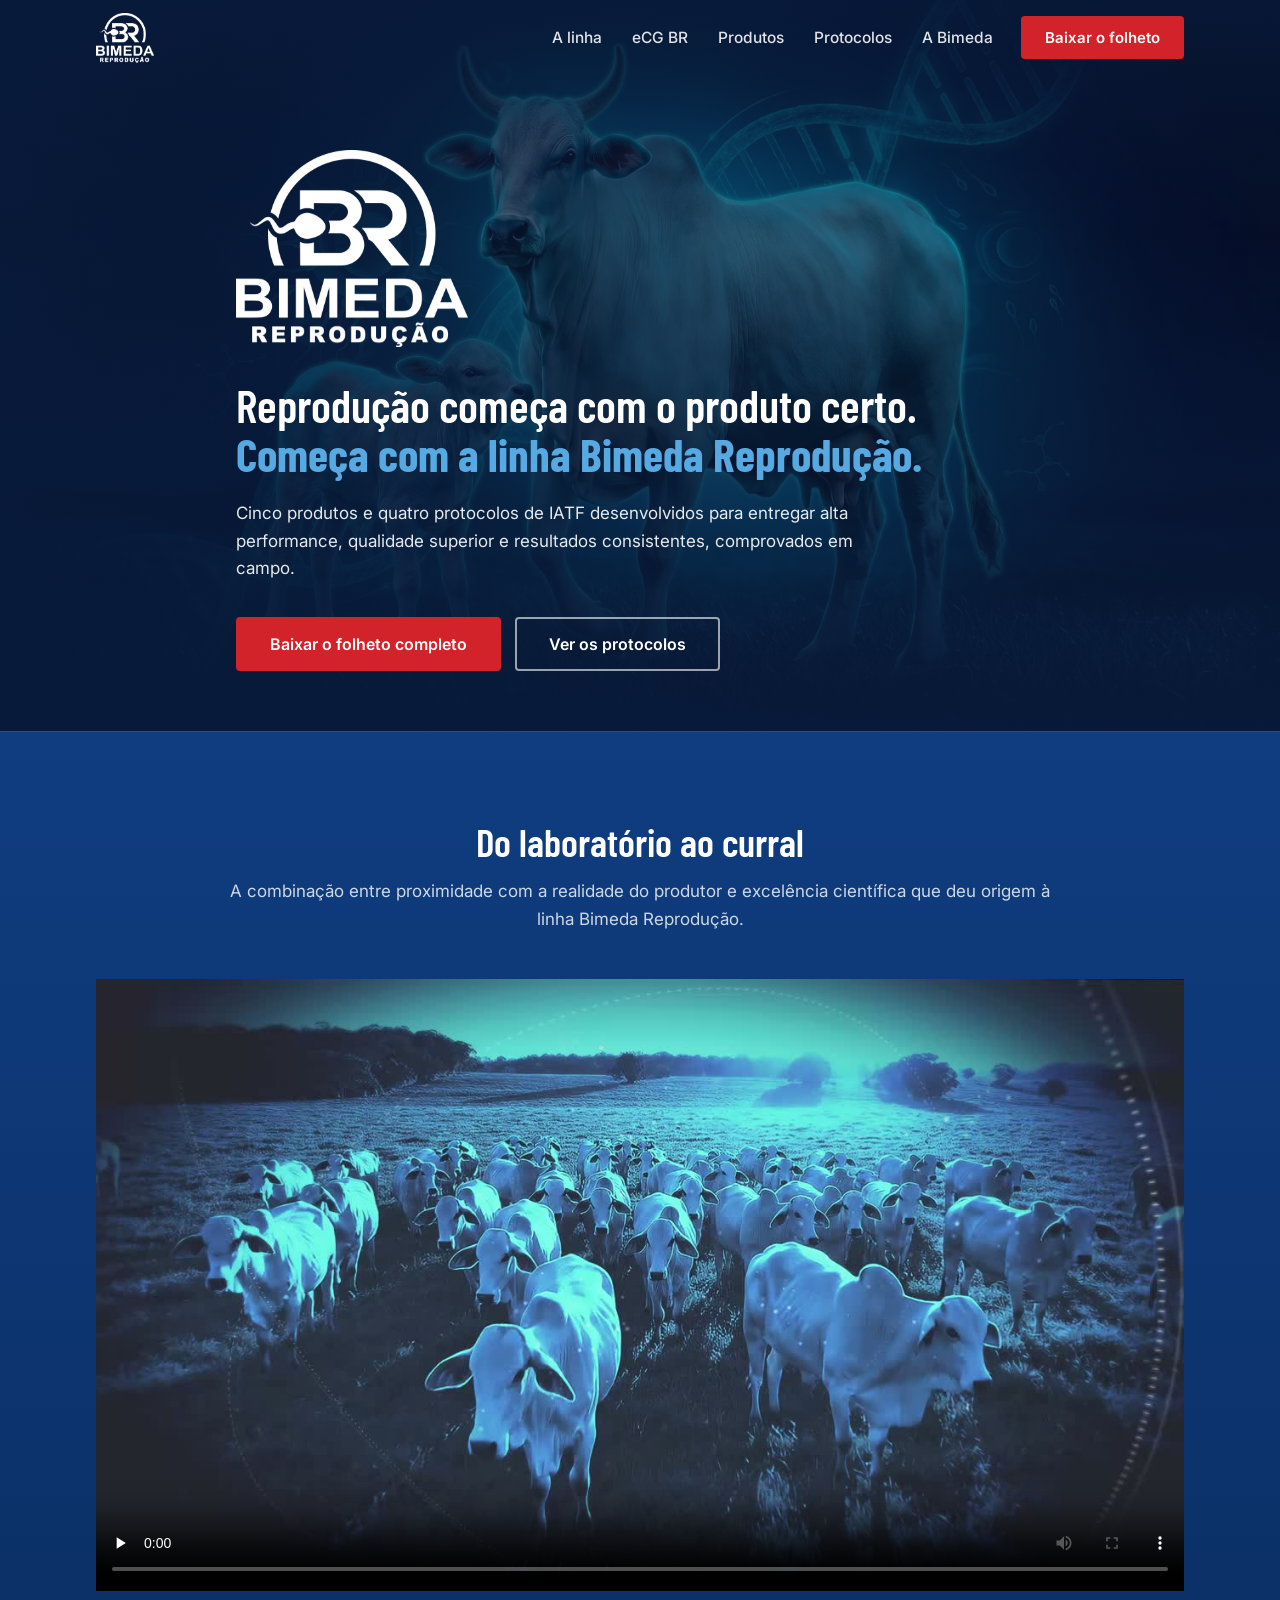
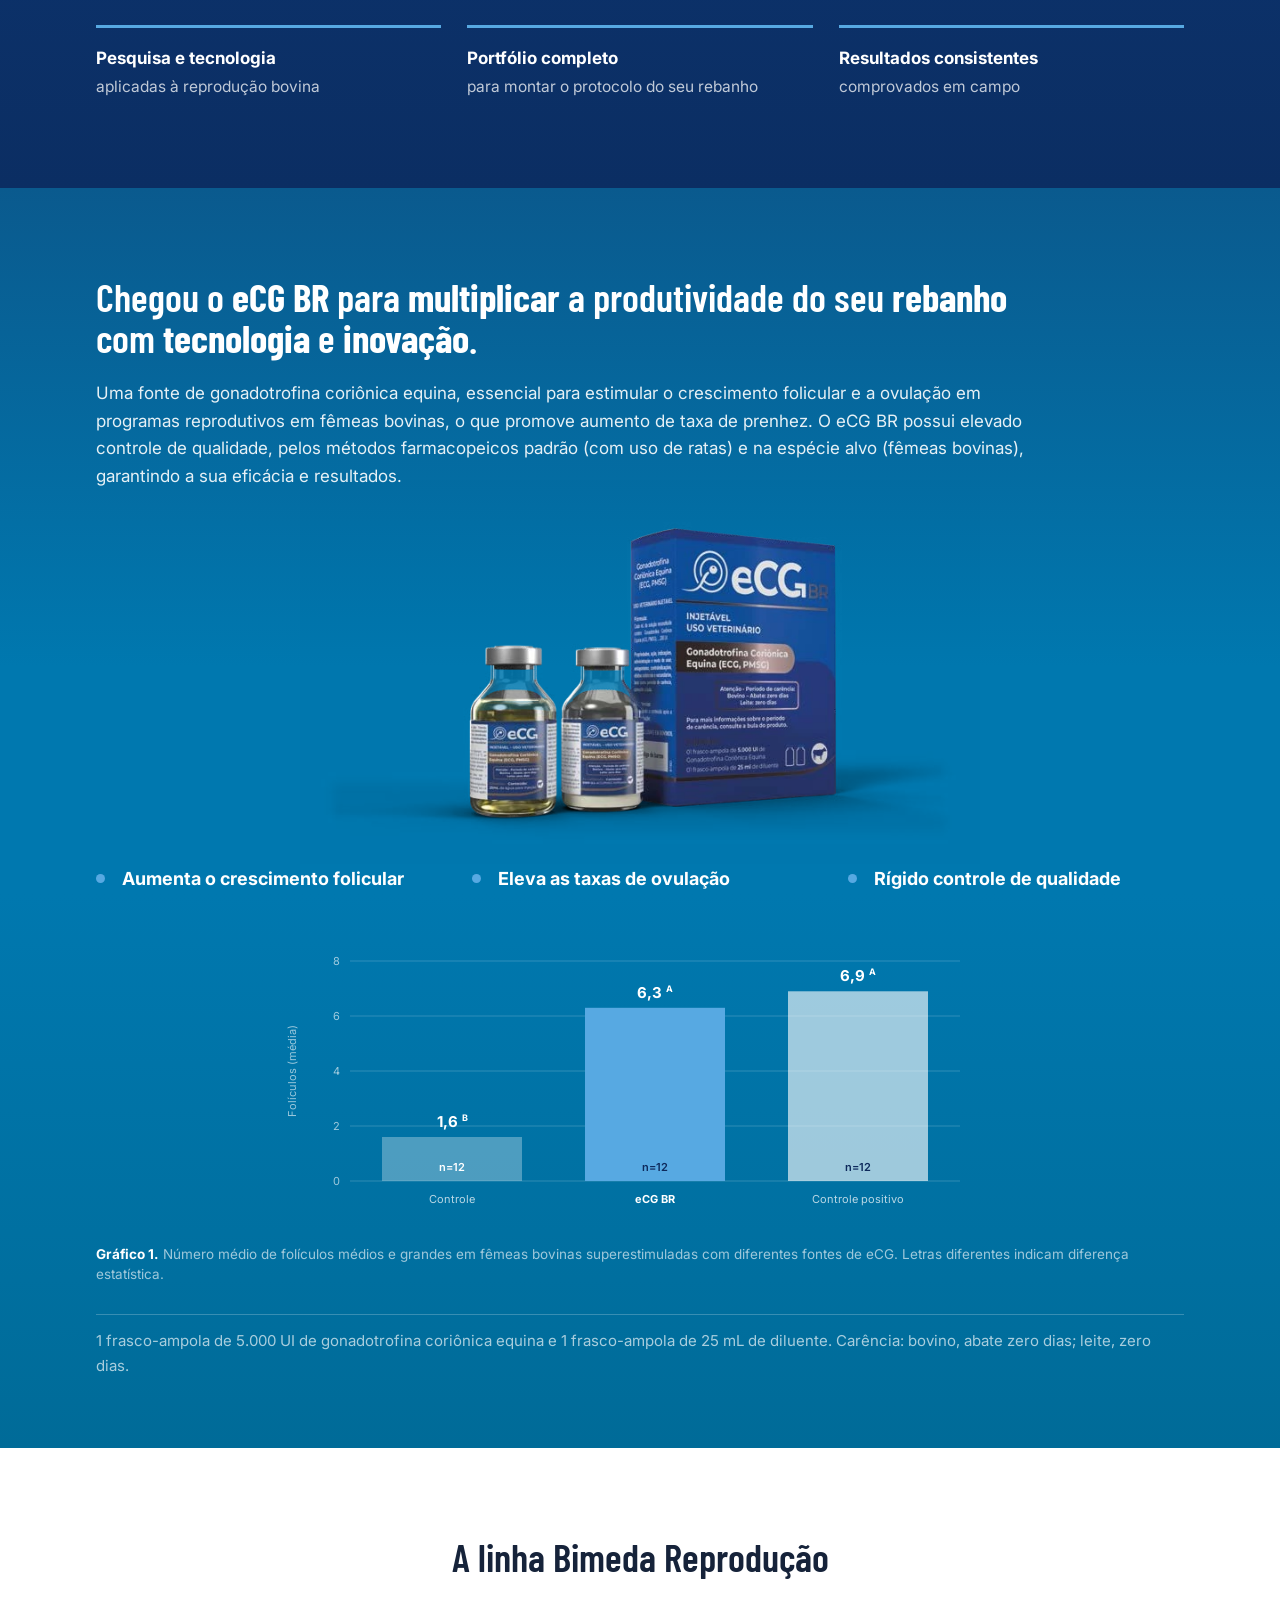
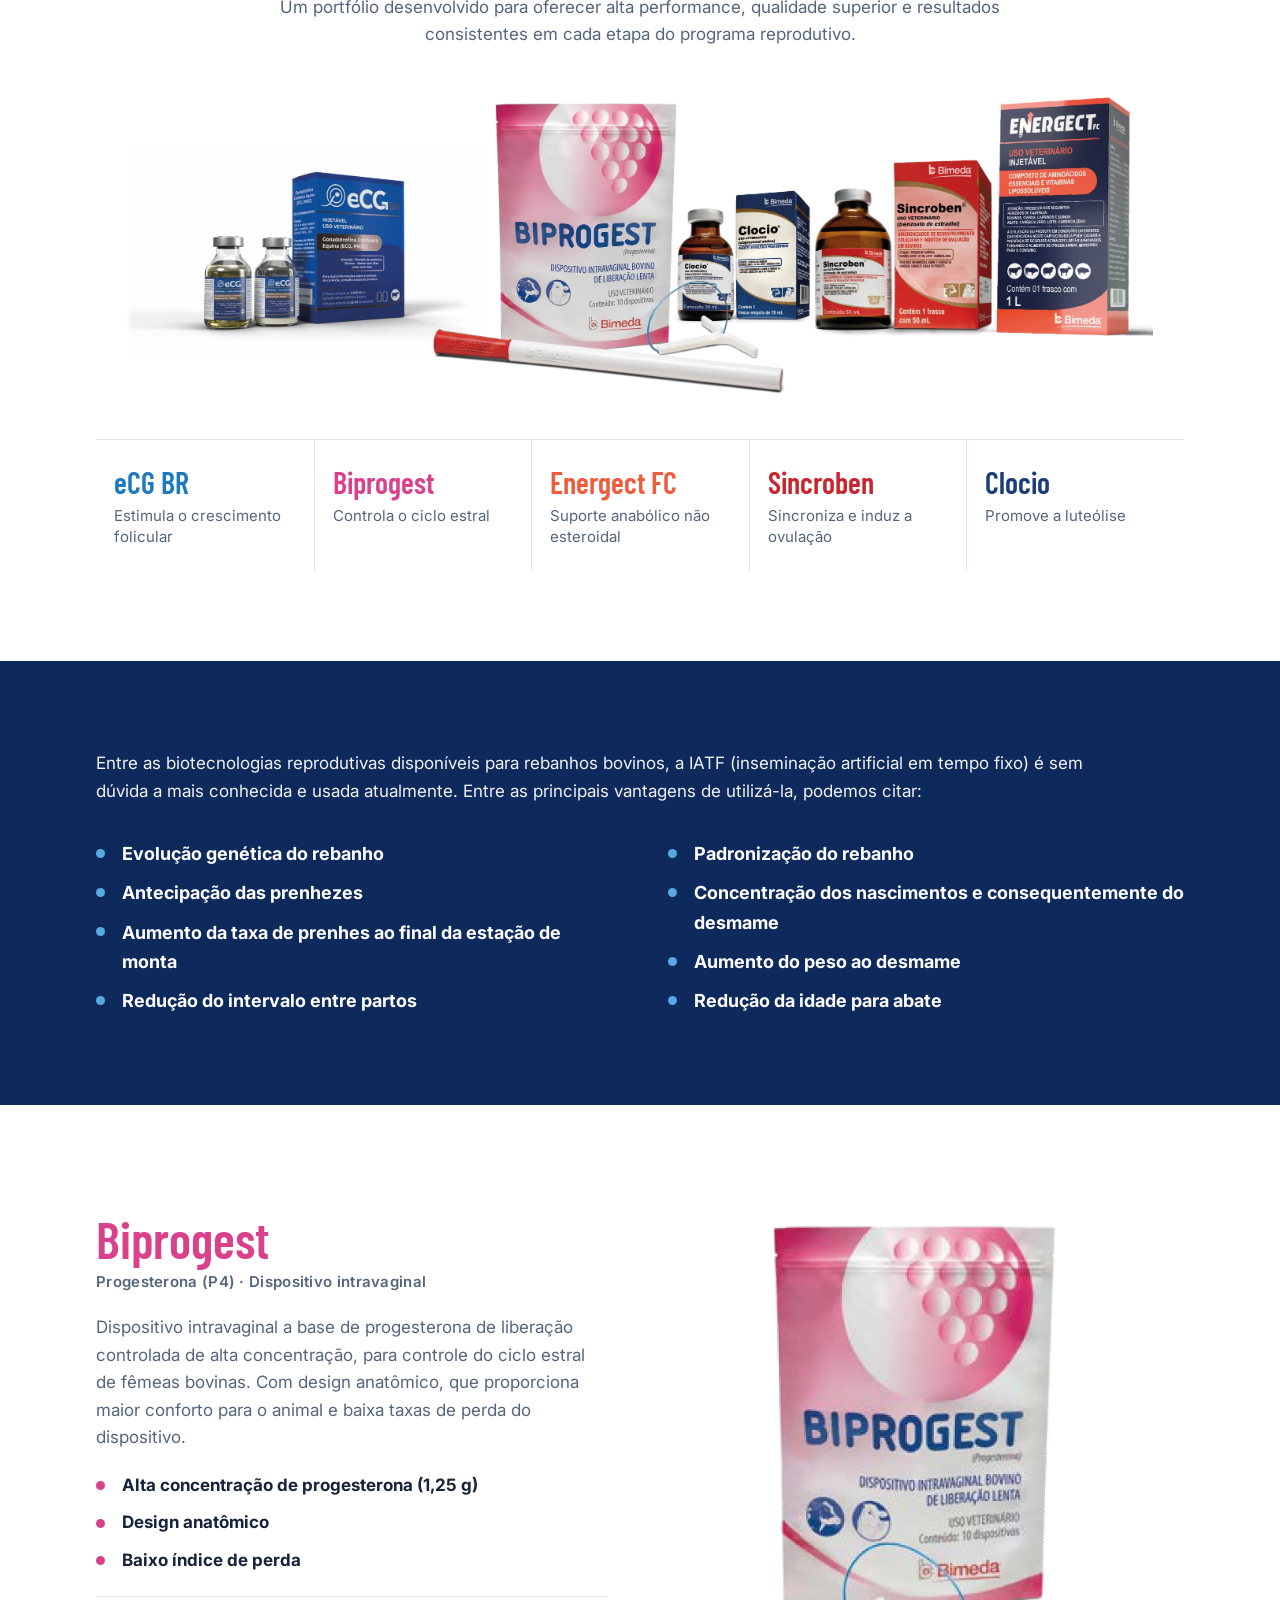
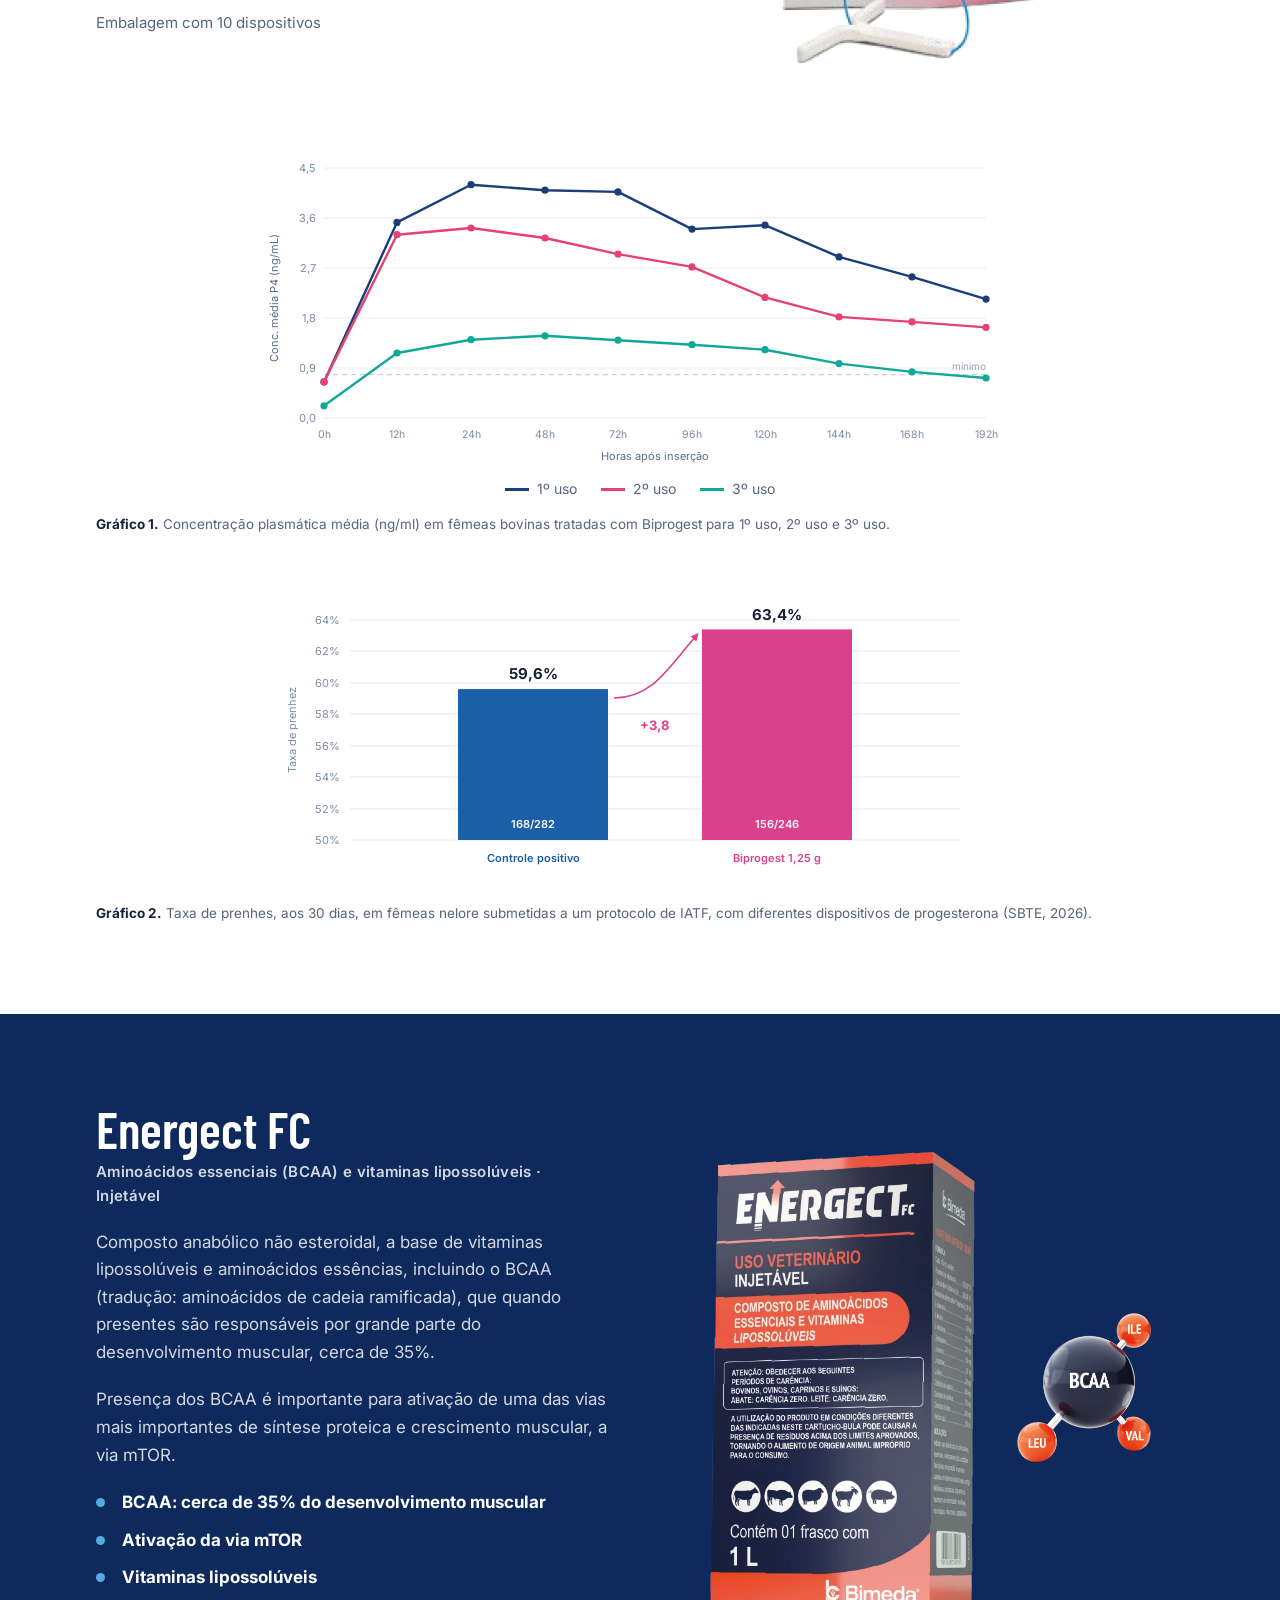
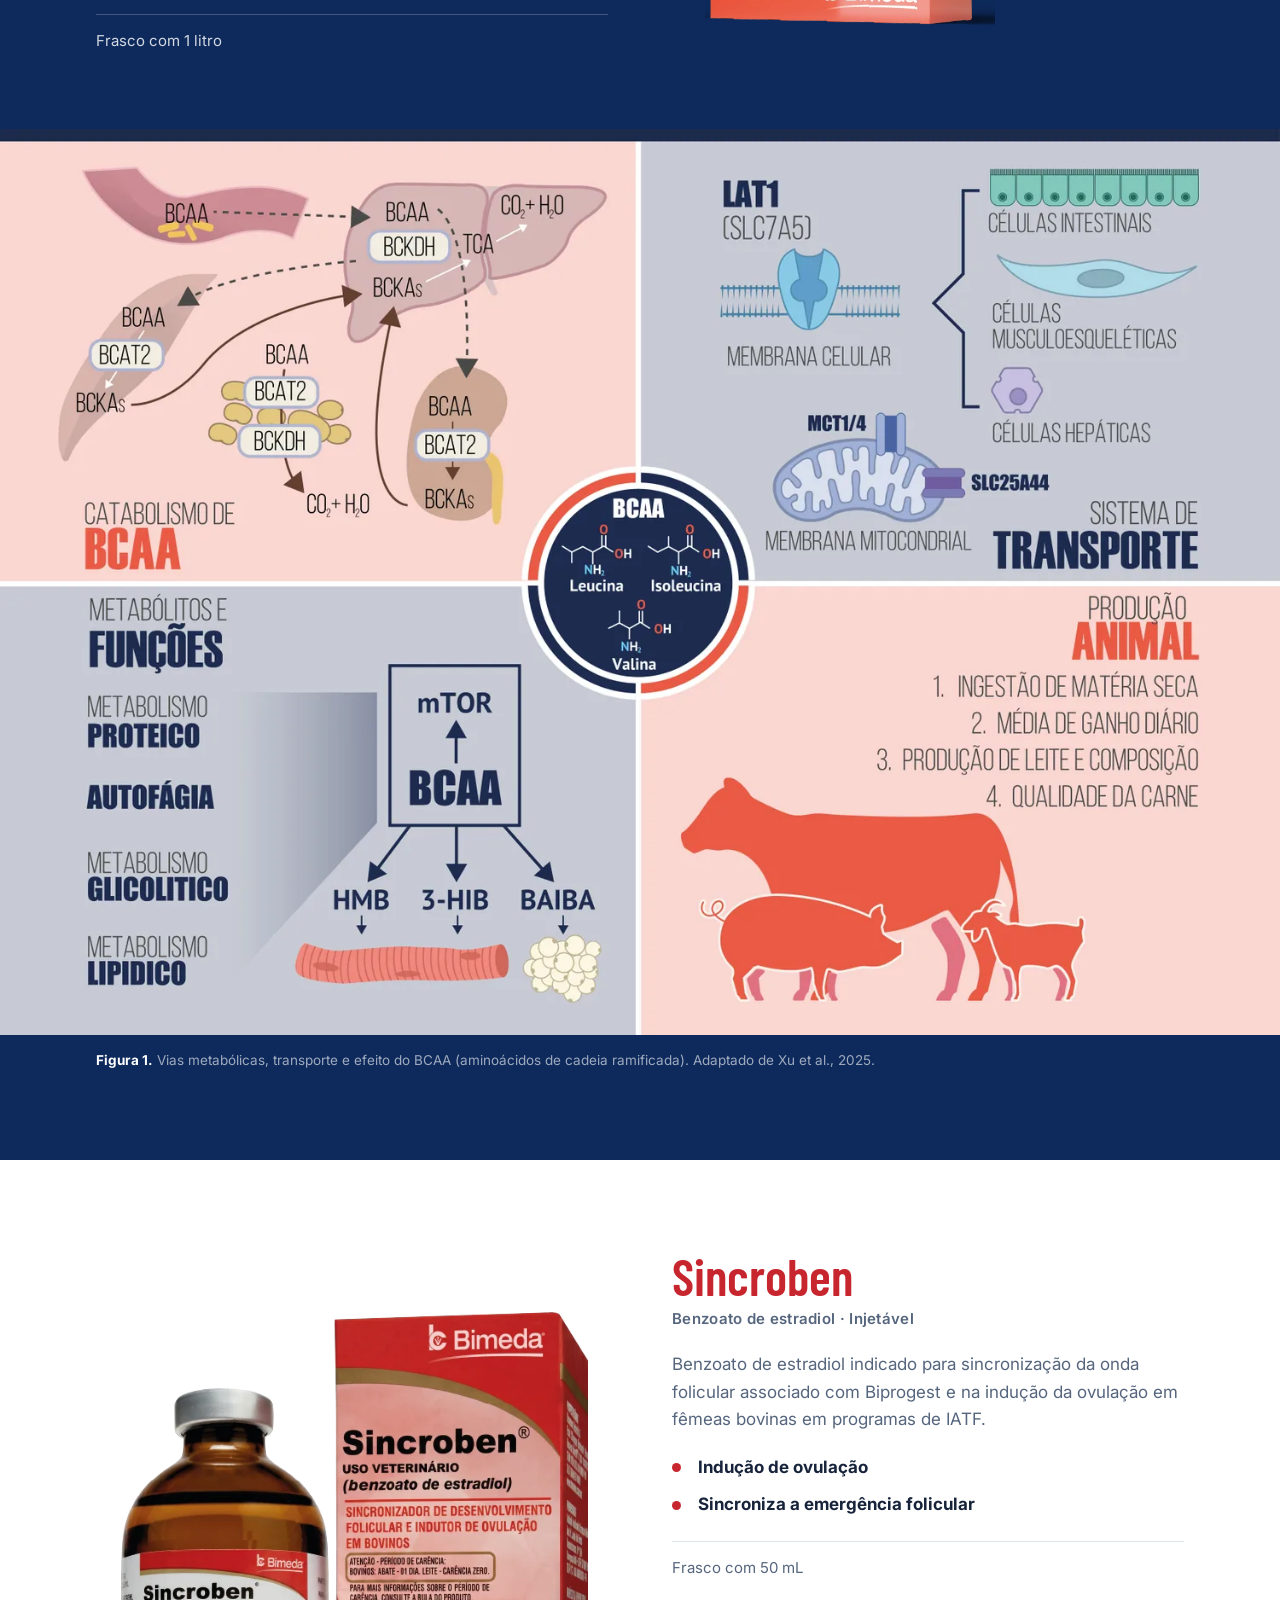
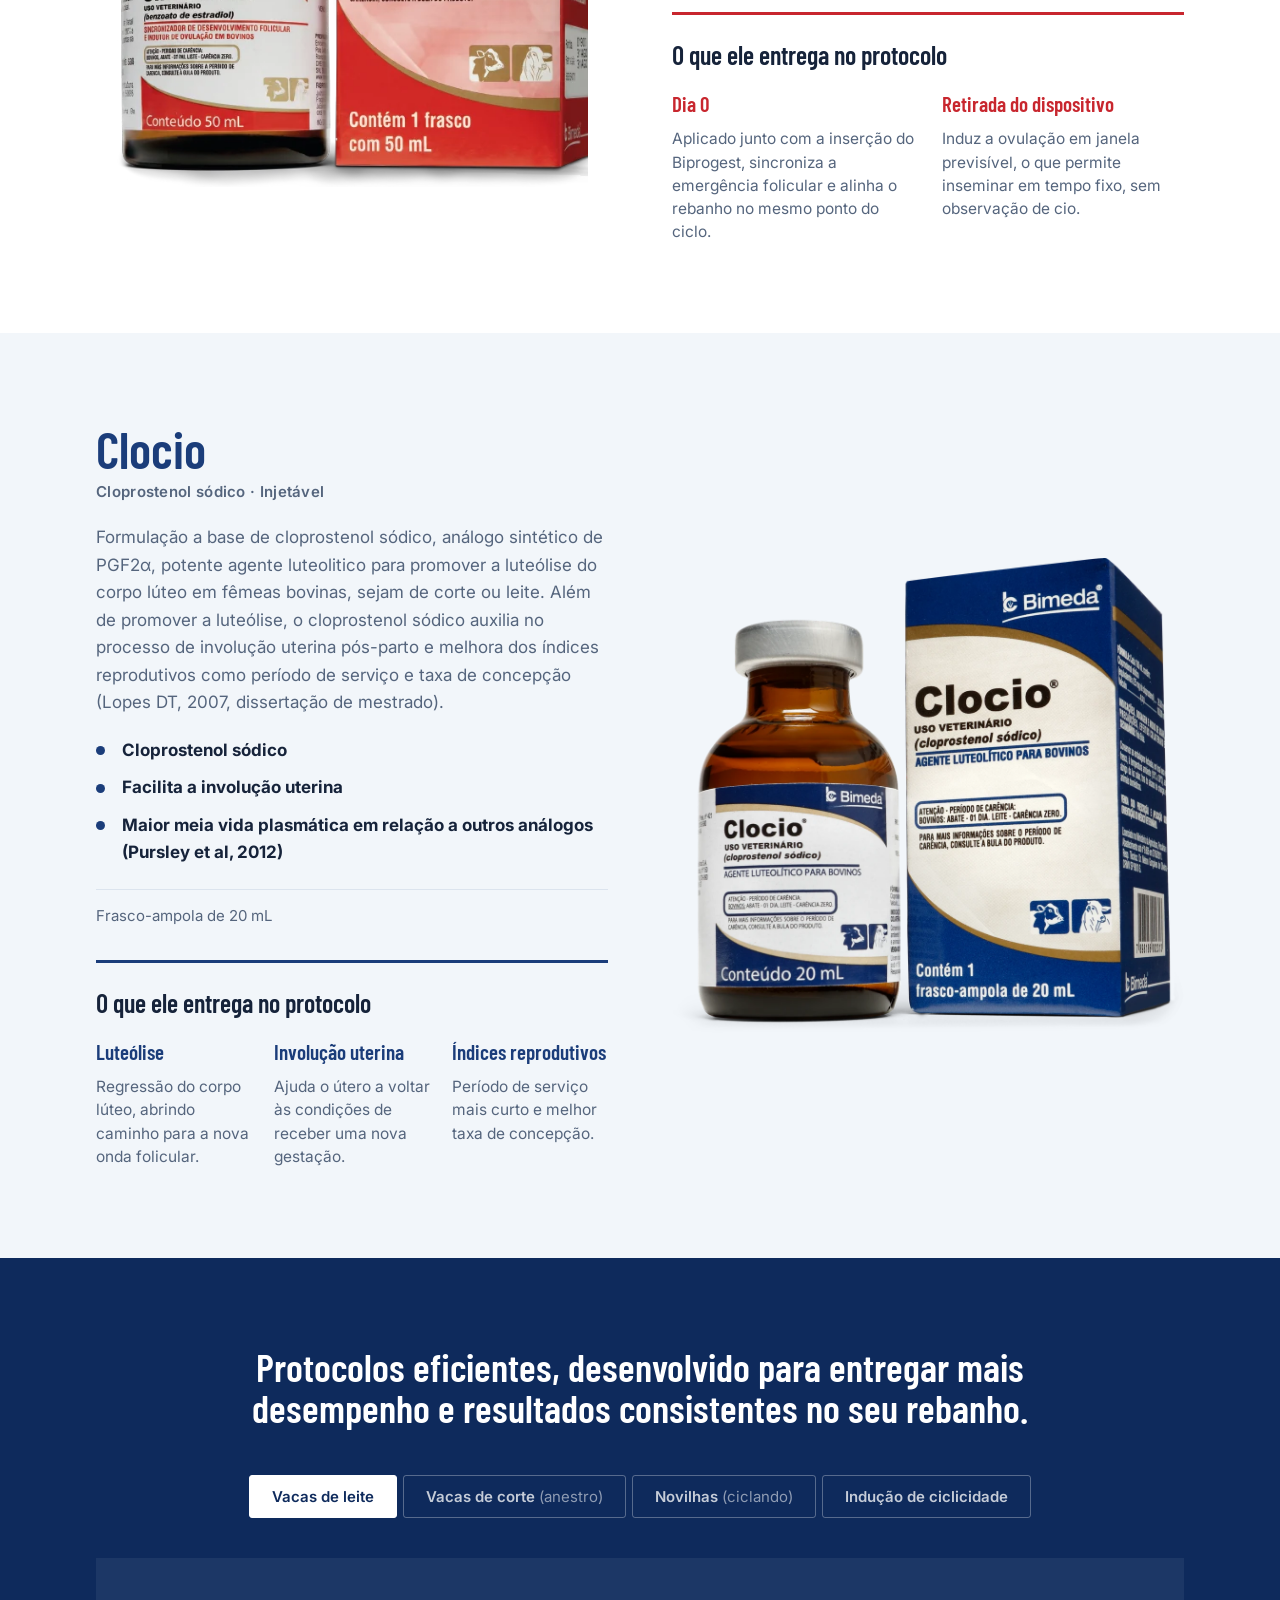
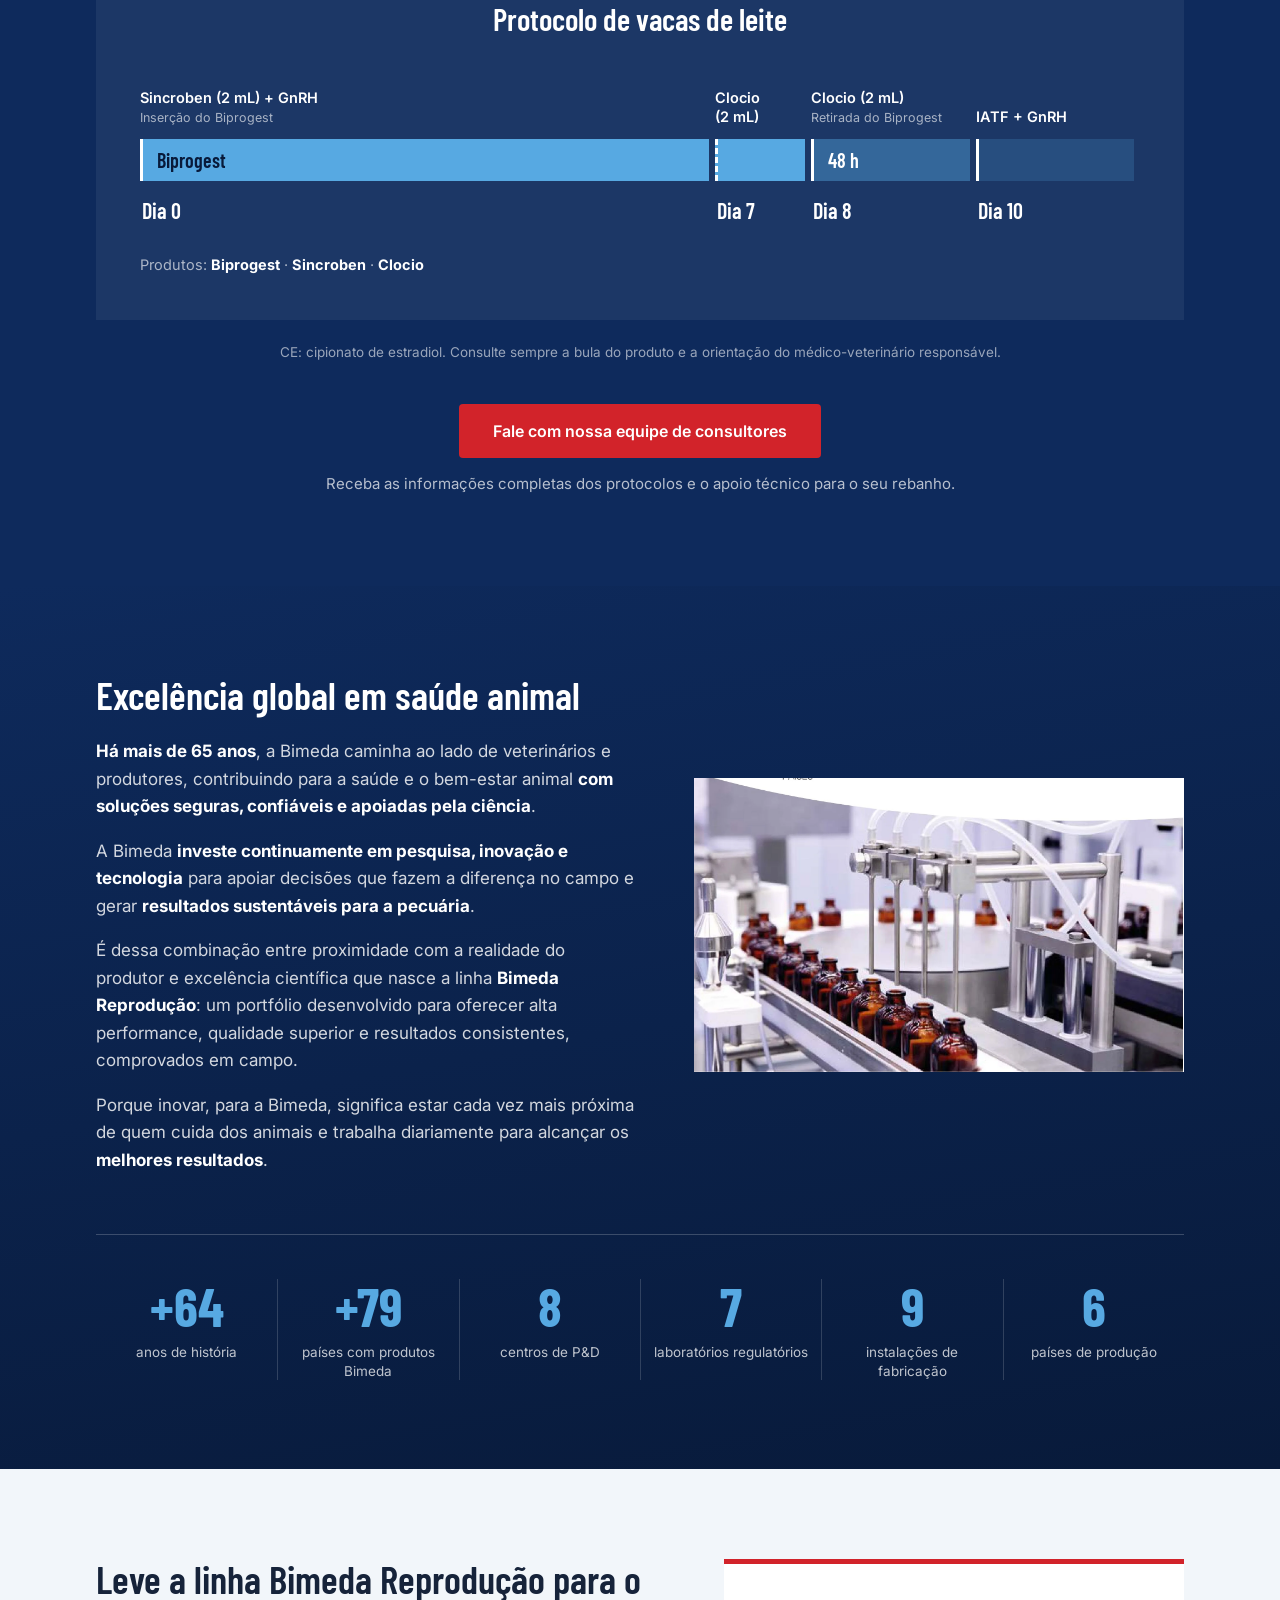
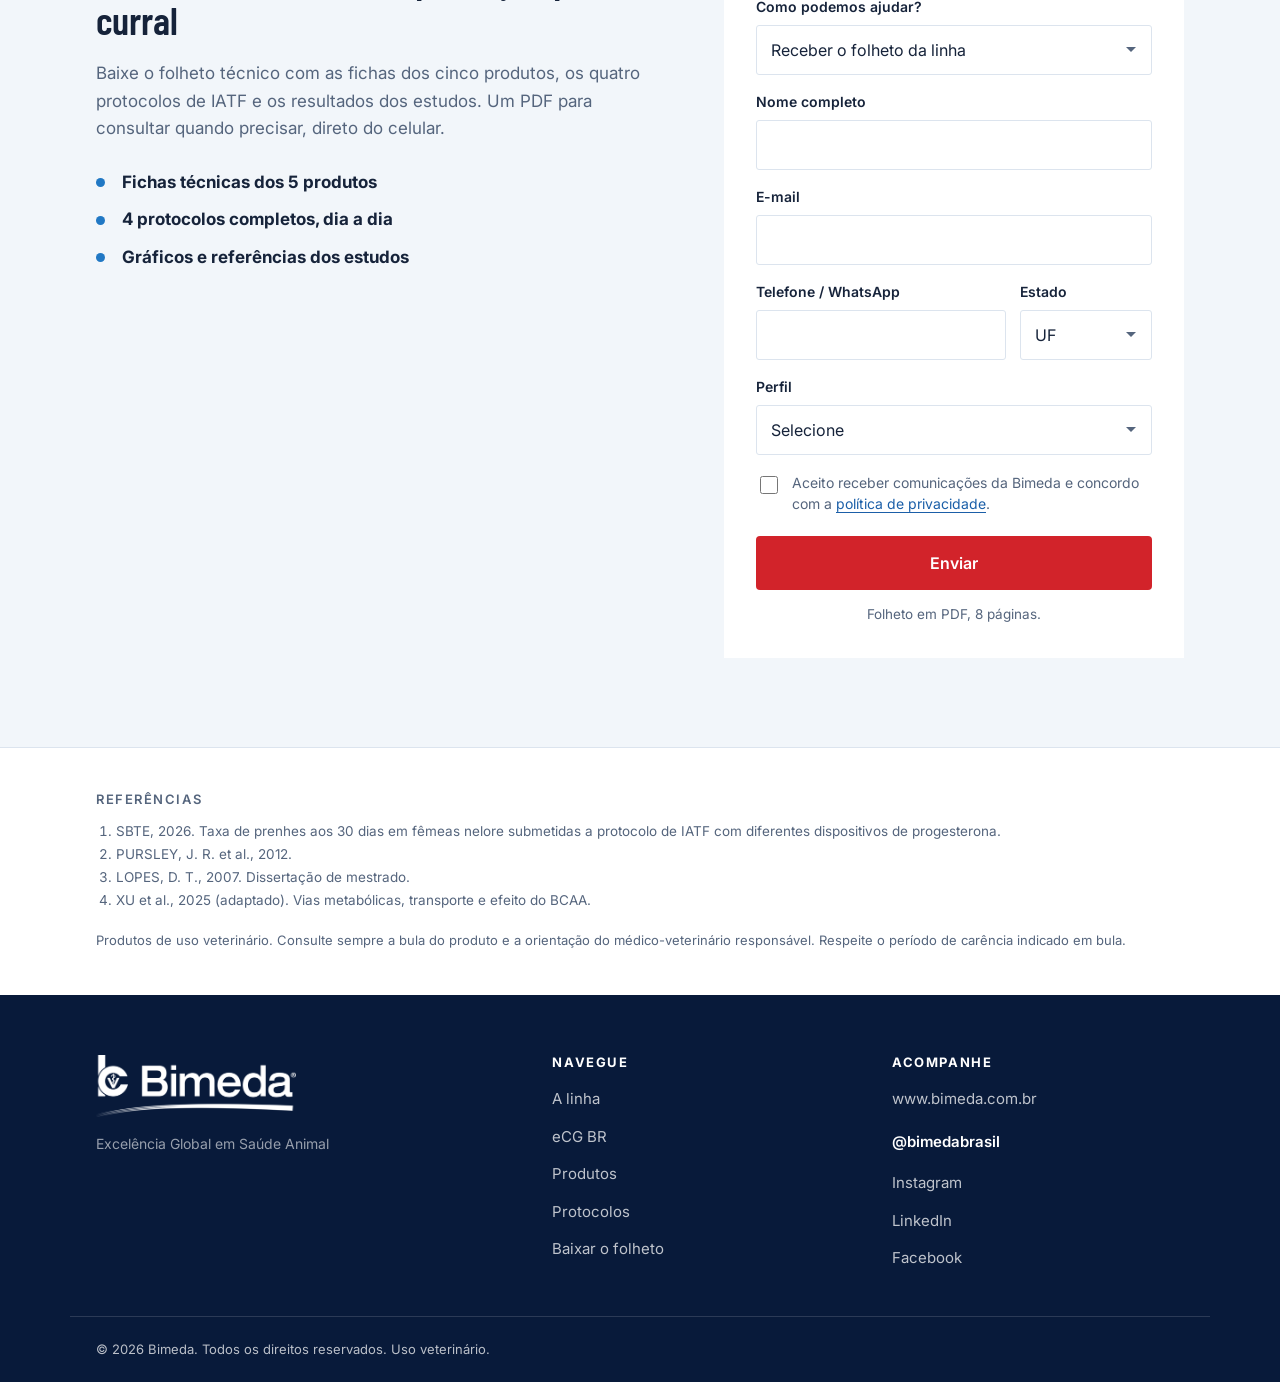
==== index.html @ 24a70f02 "Rodada 2 de ajustes do cliente na LP 1. Titulos principais 15% menores (h1 da abertura, h2 das faixa" ====
<!DOCTYPE html>
<html lang="pt-BR">
<head>
<meta charset="utf-8">
<meta name="viewport" content="width=device-width, initial-scale=1">
<title>Linha Bimeda Reprodução | Reprodução começa com o produto certo</title>
<meta name="description" content="Cinco produtos e quatro protocolos de IATF desenvolvidos para entregar mais prenhez no seu rebanho. eCG BR, Biprogest, Energect FC, Sincroben e Clocio.">
<meta name="robots" content="noindex, nofollow">
<link rel="canonical" href="https://saudeanimal.bimeda.com.br/linha-reproducao/">

<meta property="og:type" content="website">
<meta property="og:locale" content="pt_BR">
<meta property="og:site_name" content="Bimeda Saúde Animal">
<meta property="og:title" content="Linha Bimeda Reprodução">
<meta property="og:description" content="Cinco produtos e quatro protocolos de IATF desenvolvidos para entregar mais prenhez no seu rebanho.">
<meta property="og:image" content="assets/img/hero-bovinos.jpg">

<link rel="preconnect" href="https://fonts.googleapis.com">
<link rel="preconnect" href="https://fonts.gstatic.com" crossorigin>
<link href="https://fonts.googleapis.com/css2?family=Barlow+Condensed:wght@500;600;700&family=Inter:wght@400;500;600;700&display=swap" rel="stylesheet">
<link rel="stylesheet" href="assets/css/style.css">
</head>
<body>

<a class="skip-link" href="#conteudo">Pular para o conteúdo</a>

<!-- ============ HEADER ============ -->
<header class="site-header" id="topo">
  <div class="wrap header-inner">
    <a href="#topo" class="brand" aria-label="Linha Bimeda Reprodução, início">
      <img src="assets/img/logo-br-branco.png" alt="Bimeda Reprodução" width="112" height="95">
    </a>
    <nav class="nav" aria-label="Navegação principal">
      <ul>
        <li><a href="#video">A linha</a></li>
        <li><a href="#ecgbr">eCG BR</a></li>
        <li><a href="#produtos">Produtos</a></li>
        <li><a href="#protocolos">Protocolos</a></li>
        <li><a href="#bimeda">A Bimeda</a></li>
      </ul>
    </nav>
    <a href="#folheto" class="btn btn-primary btn-sm header-cta">Baixar o folheto</a>
    <button class="nav-toggle" aria-expanded="false" aria-controls="nav-mobile" aria-label="Abrir menu">
      <span></span><span></span><span></span>
    </button>
  </div>
  <div class="nav-mobile" id="nav-mobile" hidden>
    <ul>
      <li><a href="#video">A linha</a></li>
      <li><a href="#ecgbr">eCG BR</a></li>
      <li><a href="#produtos">Produtos</a></li>
      <li><a href="#protocolos">Protocolos</a></li>
      <li><a href="#bimeda">A Bimeda</a></li>
      <li><a href="#folheto" class="mob-cta">Baixar o folheto</a></li>
    </ul>
  </div>
</header>

<main id="conteudo">

<!-- ============ HERO ============ -->
<section class="hero">
  <picture class="hero-bg">
    <source media="(max-width: 700px)" srcset="assets/img/hero-bovinos-sm.webp" type="image/webp">
    <source srcset="assets/img/hero-bovinos.webp" type="image/webp">
    <img src="assets/img/hero-bovinos.jpg" alt="" aria-hidden="true" fetchpriority="high">
  </picture>

  <div class="wrap hero-inner">
    <img class="hero-logo hero-in" src="assets/img/logo-br-branco.png"
         alt="Bimeda Reprodução" width="700" height="594">
    <h1 class="hero-in">Reprodução começa com o produto certo.<br>
      <em>Começa com a linha Bimeda Reprodução.</em></h1>
    <p class="hero-lead hero-in">Cinco produtos e quatro protocolos de IATF desenvolvidos para entregar
      alta performance, qualidade superior e resultados consistentes, comprovados em campo.</p>
    <div class="hero-actions hero-in">
      <a href="#folheto" class="btn btn-primary">Baixar o folheto completo</a>
      <a href="#protocolos" class="btn btn-ghost">Ver os protocolos</a>
    </div>
  </div>
</section>

<!-- ============ VÍDEO ============ -->
<section class="band band-video" id="video">
  <div class="wrap">
    <div class="head head-center">
      <h2>Do laboratório ao curral</h2>
      <p class="lead">A combinação entre proximidade com a realidade do produtor e excelência científica
        que deu origem à linha Bimeda Reprodução.</p>
    </div>

    <div class="video-frame">
      <video controls preload="none" playsinline poster="assets/img/video-poster.jpg"
             aria-label="Vídeo institucional da linha Bimeda Reprodução">
        <source src="assets/video/bimeda-reproducao.mp4" type="video/mp4">
        Seu navegador não suporta vídeo HTML5.
        <a href="assets/video/bimeda-reproducao.mp4">Baixe o vídeo</a>.
      </video>
    </div>

    <ul class="video-points">
      <li><strong>Pesquisa e tecnologia</strong> aplicadas à reprodução bovina</li>
      <li><strong>Portfólio completo</strong> para montar o protocolo do seu rebanho</li>
      <li><strong>Resultados consistentes</strong> comprovados em campo</li>
    </ul>
  </div>
</section>

<!-- ============ eCG BR ============ -->
<section class="band ecg" id="ecgbr">
  <div class="wrap">
    <h2 class="ecg-title">Chegou o <strong>eCG BR</strong> para <strong>multiplicar</strong> a produtividade
      do seu <strong>rebanho</strong> com <strong>tecnologia</strong> e <strong>inovação</strong>.</h2>

    <p class="ecg-lead">Uma fonte de gonadotrofina coriônica equina, essencial para estimular o crescimento
      folicular e a ovulação em programas reprodutivos em fêmeas bovinas, o que promove aumento de taxa de
      prenhez. O eCG BR possui elevado controle de qualidade, pelos métodos farmacopeicos padrão (com uso de
      ratas) e na espécie alvo (fêmeas bovinas), garantindo a sua eficácia e resultados.</p>
  </div>

  <div class="ecg-shot">
    <picture>
      <source srcset="assets/img/prod-ecgbr.webp" type="image/webp">
      <img src="assets/img/prod-ecgbr.png"
           alt="eCG BR, caixa e dois frascos-ampola de gonadotrofina coriônica equina" loading="lazy">
    </picture>
  </div>

  <div class="wrap">
    <ul class="dots dots-light dots-row">
      <li>Aumenta o crescimento folicular</li>
      <li>Eleva as taxas de ovulação</li>
      <li>Rígido controle de qualidade</li>
    </ul>

    <figure class="fig fig-light">
      <div class="chart" data-chart="foliculos">
        <svg viewBox="0 0 760 300" role="img" aria-label="Gráfico de barras: controle 1,6 folículos; eCG BR 6,3; controle positivo 6,9">
          <g stroke="rgba(255,255,255,.18)" stroke-width="1">
            <line x1="90" y1="30" x2="700" y2="30"></line>
            <line x1="90" y1="85" x2="700" y2="85"></line>
            <line x1="90" y1="140" x2="700" y2="140"></line>
            <line x1="90" y1="195" x2="700" y2="195"></line>
            <line x1="90" y1="250" x2="700" y2="250"></line>
          </g>
          <g fill="rgba(255,255,255,.62)" font-size="11" text-anchor="end">
            <text x="80" y="34">8</text><text x="80" y="89">6</text>
            <text x="80" y="144">4</text><text x="80" y="199">2</text><text x="80" y="254">0</text>
          </g>
          <text x="36" y="140" fill="rgba(255,255,255,.6)" font-size="11" transform="rotate(-90 36 140)" text-anchor="middle">Folículos (média)</text>
          <rect class="bar" x="122" y="250" width="140" height="0" fill="rgba(255,255,255,.3)"  data-y="206"  data-h="44"></rect>
          <rect class="bar" x="325" y="250" width="140" height="0" fill="#57A9E2"               data-y="76.8" data-h="173.2"></rect>
          <rect class="bar" x="528" y="250" width="140" height="0" fill="rgba(255,255,255,.62)" data-y="60.3" data-h="189.7"></rect>
          <g class="bar-val" fill="#fff" font-size="15" font-weight="700" text-anchor="middle" opacity="0">
            <text x="192" y="196">1,6 <tspan font-size="9" dy="-6">B</tspan></text>
            <text x="395" y="67">6,3 <tspan font-size="9" dy="-6">A</tspan></text>
            <text x="598" y="50">6,9 <tspan font-size="9" dy="-6">A</tspan></text>
          </g>
          <g class="bar-frac" font-size="11" font-weight="600" text-anchor="middle" opacity="0">
            <text x="192" y="240" fill="#fff">n=12</text>
            <text x="395" y="240" fill="#0E2A5C">n=12</text>
            <text x="598" y="240" fill="#0E2A5C">n=12</text>
          </g>
          <g font-size="11" text-anchor="middle" fill="rgba(255,255,255,.72)">
            <text x="192" y="272">Controle</text>
            <text x="395" y="272" fill="#fff" font-weight="700">eCG BR</text>
            <text x="598" y="272">Controle positivo</text>
          </g>
        </svg>
      </div>
      <figcaption><strong>Gráfico 1.</strong> Número médio de folículos médios e grandes em fêmeas bovinas
        superestimuladas com diferentes fontes de eCG. Letras diferentes indicam diferença estatística.</figcaption>
    </figure>
  </div>

  <div class="wrap">
    <p class="pack pack-light">1 frasco-ampola de 5.000 UI de gonadotrofina coriônica equina e
      1 frasco-ampola de 25 mL de diluente. Carência: bovino, abate zero dias; leite, zero dias.</p>
  </div>
</section>

<!-- ============ A LINHA ============ -->
<section class="band" id="produtos">
  <div class="wrap">
    <div class="head head-center">
      <h2>A linha Bimeda Reprodução</h2>
      <p class="lead">Um portfólio desenvolvido para oferecer alta performance, qualidade superior e
        resultados consistentes em cada etapa do programa reprodutivo.</p>
    </div>

    <div class="lineup">
      <picture>
        <source srcset="assets/img/produtos-familia.webp" type="image/webp">
        <img src="assets/img/produtos-familia.png"
             alt="eCG BR, Biprogest, Clocio, Sincroben e Energect FC, linha Bimeda Reprodução"
             width="2604" height="761" loading="lazy">
      </picture>
    </div>

    <ul class="index">
      <li style="--accent:#1B7AC0"><a href="#ecgbr"><b>eCG BR</b><span>Estimula o crescimento folicular</span></a></li>
      <li style="--accent:#D9418C"><a href="#p-biprogest"><b>Biprogest</b><span>Controla o ciclo estral</span></a></li>
      <li style="--accent:#EE5B3D"><a href="#p-energect"><b>Energect FC</b><span>Suporte anabólico não esteroidal</span></a></li>
      <li style="--accent:#C8262E"><a href="#p-sincroben"><b>Sincroben</b><span>Sincroniza e induz a ovulação</span></a></li>
      <li style="--accent:#1B3D7A"><a href="#p-clocio"><b>Clocio</b><span>Promove a luteólise</span></a></li>
    </ul>
  </div>
</section>

<!-- ============ IATF ============ -->
<section class="band band-navy iatf" id="iatf">
  <div class="wrap">
    <p class="iatf-intro">Entre as biotecnologias reprodutivas disponíveis para rebanhos bovinos, a IATF
      (inseminação artificial em tempo fixo) é sem dúvida a mais conhecida e usada atualmente. Entre as
      principais vantagens de utilizá-la, podemos citar:</p>

    <div class="iatf-cols">
      <ul class="dots dots-light">
        <li>Evolução genética do rebanho</li>
        <li>Antecipação das prenhezes</li>
        <li>Aumento da taxa de prenhes ao final da estação de monta</li>
        <li>Redução do intervalo entre partos</li>
      </ul>
      <ul class="dots dots-light">
        <li>Padronização do rebanho</li>
        <li>Concentração dos nascimentos e consequentemente do desmame</li>
        <li>Aumento do peso ao desmame</li>
        <li>Redução da idade para abate</li>
      </ul>
    </div>
  </div>
</section>

<!-- ============ BIPROGEST ============ -->
<section class="band prod" id="p-biprogest" style="--accent:#D9418C">
  <div class="wrap prod-top">
    <div class="prod-copy">
      <h2>Biprogest</h2>
      <p class="prod-sub">Progesterona (P4) · Dispositivo intravaginal</p>
      <p>Dispositivo intravaginal a base de progesterona de liberação controlada de alta concentração, para
        controle do ciclo estral de fêmeas bovinas. Com design anatômico, que proporciona maior conforto
        para o animal e baixa taxas de perda do dispositivo.</p>
      <ul class="dots">
        <li>Alta concentração de progesterona (1,25 g)</li>
        <li>Design anatômico</li>
        <li>Baixo índice de perda</li>
      </ul>
      <p class="pack">Embalagem com 10 dispositivos</p>
    </div>
    <div class="prod-shot">
      <picture>
        <source srcset="assets/img/prod-biprogest.webp" type="image/webp">
        <img src="assets/img/prod-biprogest.png"
             alt="Biprogest, dispositivo intravaginal bovino de liberação lenta, embalagem com 10 dispositivos"
             loading="lazy">
      </picture>
    </div>
  </div>

  <div class="wrap figs">
    <figure class="fig">
      <div class="chart" data-chart="p4">
        <svg viewBox="0 0 760 330" role="img" aria-label="Gráfico de linhas da concentração plasmática de progesterona ao longo de 192 horas para 1º, 2º e 3º uso do Biprogest">
          <g stroke="#E8EDF3" stroke-width="1">
            <line x1="64" y1="30" x2="726" y2="30"></line>
            <line x1="64" y1="80" x2="726" y2="80"></line>
            <line x1="64" y1="130" x2="726" y2="130"></line>
            <line x1="64" y1="180" x2="726" y2="180"></line>
            <line x1="64" y1="230" x2="726" y2="230"></line>
            <line x1="64" y1="280" x2="726" y2="280"></line>
          </g>
          <g fill="#7C8CA5" font-size="11" text-anchor="end">
            <text x="56" y="34">4,5</text><text x="56" y="84">3,6</text><text x="56" y="134">2,7</text>
            <text x="56" y="184">1,8</text><text x="56" y="234">0,9</text><text x="56" y="284">0,0</text>
          </g>
          <text x="18" y="160" fill="#5D6E88" font-size="11" transform="rotate(-90 18 160)" text-anchor="middle">Conc. média P4 (ng/mL)</text>
          <line x1="64" y1="236.7" x2="726" y2="236.7" stroke="#B9C4D4" stroke-width="1" stroke-dasharray="5 4"></line>
          <text x="726" y="232" fill="#98A6BB" font-size="10" text-anchor="end">mínimo</text>

          <g class="series" data-color="#1B3D7A" data-points="0.65,3.52,4.20,4.10,4.07,3.40,3.47,2.90,2.54,2.14"></g>
          <g class="series" data-color="#E5426F" data-points="0.65,3.30,3.42,3.24,2.95,2.72,2.17,1.82,1.73,1.63"></g>
          <g class="series" data-color="#12A897" data-points="0.22,1.17,1.41,1.48,1.40,1.32,1.23,0.98,0.83,0.72"></g>

          <g fill="#7C8CA5" font-size="10.5" text-anchor="middle">
            <text x="64" y="300">0h</text><text x="137" y="300">12h</text><text x="211" y="300">24h</text>
            <text x="285" y="300">48h</text><text x="358" y="300">72h</text><text x="432" y="300">96h</text>
            <text x="505" y="300">120h</text><text x="579" y="300">144h</text><text x="652" y="300">168h</text>
            <text x="726" y="300">192h</text>
          </g>
          <text x="395" y="322" fill="#5D6E88" font-size="11" text-anchor="middle">Horas após inserção</text>
        </svg>
      </div>
      <ul class="legend">
        <li><span style="background:#1B3D7A"></span>1º uso</li>
        <li><span style="background:#E5426F"></span>2º uso</li>
        <li><span style="background:#12A897"></span>3º uso</li>
      </ul>
      <figcaption><strong>Gráfico 1.</strong> Concentração plasmática média (ng/ml) em fêmeas bovinas
        tratadas com Biprogest para 1º uso, 2º uso e 3º uso.</figcaption>
    </figure>

    <figure class="fig">
      <div class="chart" data-chart="prenhez">
        <svg viewBox="0 0 760 300" role="img" aria-label="Gráfico de barras: controle positivo 59,6% (168 de 282) e Biprogest 1,25 g 63,4% (156 de 246)">
          <g stroke="#E3E9F2" stroke-width="1">
            <line x1="90" y1="30"  x2="700" y2="30"></line>
            <line x1="90" y1="61"  x2="700" y2="61"></line>
            <line x1="90" y1="93"  x2="700" y2="93"></line>
            <line x1="90" y1="124" x2="700" y2="124"></line>
            <line x1="90" y1="156" x2="700" y2="156"></line>
            <line x1="90" y1="187" x2="700" y2="187"></line>
            <line x1="90" y1="219" x2="700" y2="219"></line>
            <line x1="90" y1="250" x2="700" y2="250"></line>
          </g>
          <g fill="#7C8CA5" font-size="11" text-anchor="end">
            <text x="80" y="34">64%</text><text x="80" y="65">62%</text>
            <text x="80" y="97">60%</text><text x="80" y="128">58%</text>
            <text x="80" y="160">56%</text><text x="80" y="191">54%</text>
            <text x="80" y="223">52%</text><text x="80" y="254">50%</text>
          </g>
          <text x="36" y="140" fill="#7C8CA5" font-size="11" transform="rotate(-90 36 140)" text-anchor="middle">Taxa de prenhez</text>
          <rect class="bar" x="198" y="250" width="150" height="0" fill="#1B5FA8" data-y="99.1" data-h="150.9"></rect>
          <rect class="bar" x="442" y="250" width="150" height="0" fill="#D9418C" data-y="39.4" data-h="210.6"></rect>
          <g class="bar-frac" fill="#fff" font-size="11" font-weight="600" text-anchor="middle" opacity="0">
            <text x="273" y="238">168/282</text>
            <text x="517" y="238">156/246</text>
          </g>
          <g class="bar-val" fill="#16233A" font-size="15" font-weight="700" text-anchor="middle" opacity="0">
            <text x="273" y="89">59,6%</text>
            <text x="517" y="30">63,4%</text>
          </g>
          <g font-size="11" text-anchor="middle">
            <text x="273" y="272" fill="#1B5FA8" font-weight="600">Controle positivo</text>
            <text x="517" y="272" fill="#D9418C" font-weight="600">Biprogest 1,25 g</text>
          </g>
          <path class="delta" d="M354 108 C 392 108, 408 78, 436 46" fill="none" stroke="#D9418C"
                stroke-width="1.6" marker-end="url(#arrow)" opacity="0"></path>
          <text class="delta-lbl" x="394" y="140" fill="#D9418C" font-size="13" font-weight="700"
                text-anchor="middle" opacity="0">+3,8</text>
          <defs>
            <marker id="arrow" viewBox="0 0 8 8" refX="4" refY="4" markerWidth="5" markerHeight="5" orient="auto">
              <path d="M0 0 L8 4 L0 8 z" fill="#D9418C"></path>
            </marker>
          </defs>
        </svg>
      </div>
      <figcaption><strong>Gráfico 2.</strong> Taxa de prenhes, aos 30 dias, em fêmeas nelore submetidas a um
        protocolo de IATF, com diferentes dispositivos de progesterona (SBTE, 2026).</figcaption>
    </figure>
  </div>
</section>

<!-- ============ ENERGECT FC ============ -->
<section class="band prod prod-dark" id="p-energect" style="--accent:#EE5B3D">
  <div class="wrap prod-top">
    <div class="prod-copy">
      <h2>Energect FC</h2>
      <p class="prod-sub">Aminoácidos essenciais (BCAA) e vitaminas lipossolúveis · Injetável</p>
      <p>Composto anabólico não esteroidal, a base de vitaminas lipossolúveis e aminoácidos essências,
        incluindo o BCAA (tradução: aminoácidos de cadeia ramificada), que quando presentes são responsáveis
        por grande parte do desenvolvimento muscular, cerca de 35%.</p>
      <p>Presença dos BCAA é importante para ativação de uma das vias mais importantes de síntese proteica e
        crescimento muscular, a via mTOR.</p>
      <ul class="dots dots-light">
        <li>BCAA: cerca de 35% do desenvolvimento muscular</li>
        <li>Ativação da via mTOR</li>
        <li>Vitaminas lipossolúveis</li>
      </ul>
      <p class="pack pack-light">Frasco com 1 litro</p>
    </div>
    <div class="prod-shot">
      <picture>
        <source srcset="assets/img/prod-energect.webp" type="image/webp">
        <img src="assets/img/prod-energect.png"
             alt="Energect FC, composto de aminoácidos essenciais e vitaminas lipossolúveis, frasco com 1 litro"
             loading="lazy">
      </picture>
      <img class="bcaa-mol" src="assets/img/molecula-bcaa.png"
           alt="Molécula de BCAA com leucina, isoleucina e valina" loading="lazy">
    </div>
  </div>

  <figure class="fig fig-full">
    <picture>
      <source srcset="assets/img/energect-infografico.webp" type="image/webp">
      <img src="assets/img/energect-infografico.jpg"
           alt="Vias metabólicas do BCAA: catabolismo, sistema de transporte, metabólitos e funções, e produção animal"
           loading="lazy">
    </picture>
    <figcaption class="wrap"><strong>Figura 1.</strong> Vias metabólicas, transporte e efeito do BCAA
      (aminoácidos de cadeia ramificada). Adaptado de Xu et al., 2025.</figcaption>
  </figure>
</section>

<!-- ============ SINCROBEN ============ -->
<section class="band prod" id="p-sincroben" style="--accent:#C8262E">
  <div class="wrap prod-top">
    <div class="prod-shot">
      <picture>
        <source srcset="assets/img/prod-sincroben.webp" type="image/webp">
        <img src="assets/img/prod-sincroben.png"
             alt="Sincroben, benzoato de estradiol injetável, frasco com 50 mL" loading="lazy">
      </picture>
    </div>
    <div class="prod-copy">
      <h2>Sincroben</h2>
      <p class="prod-sub">Benzoato de estradiol · Injetável</p>
      <p>Benzoato de estradiol indicado para sincronização da onda folicular associado com Biprogest e na
        indução da ovulação em fêmeas bovinas em programas de IATF.</p>
      <ul class="dots">
        <li>Indução de ovulação</li>
        <li>Sincroniza a emergência folicular</li>
      </ul>
      <p class="pack">Frasco com 50 mL</p>

      <div class="entrega">
        <h3>O que ele entrega no protocolo</h3>
        <div class="entrega-row">
          <div>
            <b>Dia 0</b>
            <p>Aplicado junto com a inserção do Biprogest, sincroniza a emergência folicular e alinha o
              rebanho no mesmo ponto do ciclo.</p>
          </div>
          <div>
            <b>Retirada do dispositivo</b>
            <p>Induz a ovulação em janela previsível, o que permite inseminar em tempo fixo, sem observação
              de cio.</p>
          </div>
        </div>
      </div>
    </div>
  </div>
</section>

<!-- ============ CLOCIO ============ -->
<section class="band prod band-soft" id="p-clocio" style="--accent:#1B3D7A">
  <div class="wrap prod-top">
    <div class="prod-copy">
      <h2>Clocio</h2>
      <p class="prod-sub">Cloprostenol sódico · Injetável</p>
      <p>Formulação a base de cloprostenol sódico, análogo sintético de PGF2α, potente agente luteolitico
        para promover a luteólise do corpo lúteo em fêmeas bovinas, sejam de corte ou leite. Além de
        promover a luteólise, o cloprostenol sódico auxilia no processo de involução uterina pós-parto e
        melhora dos índices reprodutivos como período de serviço e taxa de concepção
        (Lopes DT, 2007, dissertação de mestrado).</p>
      <ul class="dots">
        <li>Cloprostenol sódico</li>
        <li>Facilita a involução uterina</li>
        <li>Maior meia vida plasmática em relação a outros análogos (Pursley et al, 2012)</li>
      </ul>
      <p class="pack">Frasco-ampola de 20 mL</p>

      <div class="entrega">
        <h3>O que ele entrega no protocolo</h3>
        <div class="entrega-row entrega-row-3">
          <div><b>Luteólise</b><p>Regressão do corpo lúteo, abrindo caminho para a nova onda folicular.</p></div>
          <div><b>Involução uterina</b><p>Ajuda o útero a voltar às condições de receber uma nova gestação.</p></div>
          <div><b>Índices reprodutivos</b><p>Período de serviço mais curto e melhor taxa de concepção.</p></div>
        </div>
      </div>
    </div>
    <div class="prod-shot">
      <picture>
        <source srcset="assets/img/prod-clocio.webp" type="image/webp">
        <img src="assets/img/prod-clocio.png"
             alt="Clocio, cloprostenol sódico injetável, frasco-ampola de 20 mL" loading="lazy">
      </picture>
    </div>
  </div>
</section>

<!-- ============ PROTOCOLOS ============ -->
<section class="band band-navy" id="protocolos">
  <div class="wrap">
    <div class="head head-center">
      <h2>Protocolos eficientes, desenvolvido para entregar mais desempenho e resultados consistentes no
        seu rebanho.</h2>
    </div>

    <div class="tabs">
      <div class="tablist" role="tablist" aria-label="Protocolos da linha Bimeda Reprodução">
        <button role="tab" id="tab-leite" aria-controls="panel-leite" aria-selected="true" class="tab is-active">Vacas de leite</button>
        <button role="tab" id="tab-corte" aria-controls="panel-corte" aria-selected="false" class="tab" tabindex="-1">Vacas de corte <span>(anestro)</span></button>
        <button role="tab" id="tab-novilhas" aria-controls="panel-novilhas" aria-selected="false" class="tab" tabindex="-1">Novilhas <span>(ciclando)</span></button>
        <button role="tab" id="tab-ciclicidade" aria-controls="panel-ciclicidade" aria-selected="false" class="tab" tabindex="-1">Indução de ciclicidade</button>
      </div>

      <div role="tabpanel" id="panel-leite" aria-labelledby="tab-leite" class="tabpanel is-active">
        <h3 class="proto-title">Protocolo de vacas de leite</h3>
        <ol class="timeline" style="--cols:7fr minmax(96px,1fr) 2fr 2fr">
          <li class="tl-step">
            <span class="tl-day">Dia 0</span>
            <span class="tl-bar tl-bar-device"><span>Biprogest</span></span>
            <span class="tl-act">Sincroben (2&nbsp;mL) + GnRH<br><small>Inserção do Biprogest</small></span>
          </li>
          <li class="tl-step">
            <span class="tl-day">Dia 7</span>
            <span class="tl-bar tl-bar-device is-dashed"></span>
            <span class="tl-act">Clocio (2&nbsp;mL)</span>
          </li>
          <li class="tl-step">
            <span class="tl-day">Dia 8</span>
            <span class="tl-bar"><span>48 h</span></span>
            <span class="tl-act">Clocio (2&nbsp;mL)<br><small>Retirada do Biprogest</small></span>
          </li>
          <li class="tl-step">
            <span class="tl-day">Dia 10</span>
            <span class="tl-bar tl-bar-end"></span>
            <span class="tl-act">IATF + GnRH</span>
          </li>
        </ol>
        <p class="proto-prods">Produtos: <strong>Biprogest</strong> · <strong>Sincroben</strong> · <strong>Clocio</strong></p>
      </div>

      <div role="tabpanel" id="panel-corte" aria-labelledby="tab-corte" class="tabpanel" hidden>
        <h3 class="proto-title">Vacas de corte <em>(anestro)</em></h3>
        <ol class="timeline" style="--cols:8fr 2fr 2fr">
          <li class="tl-step">
            <span class="tl-day">Dia 0</span>
            <span class="tl-bar tl-bar-device"><span>Biprogest</span></span>
            <span class="tl-act">Sincroben (2&nbsp;mL)<br><small>Inserção do Biprogest</small></span>
          </li>
          <li class="tl-step">
            <span class="tl-day">Dia 8</span>
            <span class="tl-bar"><span>48 h</span></span>
            <span class="tl-act">Clocio (2&nbsp;mL) + CE + eCG BR (1,5&nbsp;mL)<br><small>Retirada do Biprogest</small></span>
          </li>
          <li class="tl-step">
            <span class="tl-day">Dia 10</span>
            <span class="tl-bar tl-bar-end"></span>
            <span class="tl-act">IATF</span>
          </li>
        </ol>
        <p class="proto-prods">Produtos: <strong>Biprogest</strong> · <strong>Sincroben</strong> · <strong>Clocio</strong> · <strong>eCG BR</strong></p>
      </div>

      <div role="tabpanel" id="panel-novilhas" aria-labelledby="tab-novilhas" class="tabpanel" hidden>
        <h3 class="proto-title">Protocolo de novilhas <em>(ciclando)</em></h3>
        <ol class="timeline" style="--cols:8fr 2fr 2fr">
          <li class="tl-step">
            <span class="tl-day">Dia 0</span>
            <span class="tl-bar tl-bar-device"><span>Biprogest</span></span>
            <span class="tl-act">Sincroben (2&nbsp;mL) + Clocio (2&nbsp;mL)<br><small>Inserção do Biprogest</small></span>
          </li>
          <li class="tl-step">
            <span class="tl-day">Dia 8</span>
            <span class="tl-bar"><span>48 h</span></span>
            <span class="tl-act">CE + eCG BR (1&nbsp;mL)<br><small>Retirada do Biprogest</small></span>
          </li>
          <li class="tl-step">
            <span class="tl-day">Dia 10</span>
            <span class="tl-bar tl-bar-end"></span>
            <span class="tl-act">IATF</span>
          </li>
        </ol>
        <p class="proto-prods">Produtos: <strong>Biprogest</strong> · <strong>Sincroben</strong> · <strong>Clocio</strong> · <strong>eCG BR</strong></p>
      </div>

      <div role="tabpanel" id="panel-ciclicidade" aria-labelledby="tab-ciclicidade" class="tabpanel" hidden>
        <h3 class="proto-title">Protocolo para indução de ciclicidade</h3>
        <ol class="timeline" style="--cols:12fr 2fr 2fr">
          <li class="tl-step">
            <span class="tl-day">Dia 0</span>
            <span class="tl-bar tl-bar-device"><span>Biprogest</span></span>
            <span class="tl-act"><small>Inserção do Biprogest</small></span>
          </li>
          <li class="tl-step">
            <span class="tl-day">Dia 12</span>
            <span class="tl-bar"></span>
            <span class="tl-act">Sincroben (2&nbsp;mL)</span>
          </li>
          <li class="tl-step">
            <span class="tl-day">Dia 0</span>
            <span class="tl-bar tl-bar-end"></span>
            <span class="tl-act">Início das sincronizações</span>
          </li>
        </ol>
        <p class="proto-prods">Produtos: <strong>Biprogest</strong> · <strong>Sincroben</strong></p>
      </div>
    </div>

    <p class="proto-note">CE: cipionato de estradiol. Consulte sempre a bula do produto e a orientação do
      médico-veterinário responsável.</p>

    <div class="proto-cta">
      <a href="#folheto" class="btn btn-primary" data-interesse="Falar com um consultor">Fale com nossa
        equipe de consultores</a>
      <p>Receba as informações completas dos protocolos e o apoio técnico para o seu rebanho.</p>
    </div>
  </div>
</section>

<!-- ============ A BIMEDA ============ -->
<section class="band band-navy band-inst" id="bimeda">
  <div class="wrap">
    <div class="inst">
      <div class="inst-copy">
        <h2>Excelência global em saúde animal</h2>
        <p><strong>Há mais de 65 anos</strong>, a Bimeda caminha ao lado de veterinários e produtores,
          contribuindo para a saúde e o bem-estar animal <strong>com soluções seguras, confiáveis e
          apoiadas pela ciência</strong>.</p>
        <p>A Bimeda <strong>investe continuamente em pesquisa, inovação e tecnologia</strong> para apoiar
          decisões que fazem a diferença no campo e gerar <strong>resultados sustentáveis para a
          pecuária</strong>.</p>
        <p>É dessa combinação entre proximidade com a realidade do produtor e excelência científica que
          nasce a linha <strong>Bimeda Reprodução</strong>: um portfólio desenvolvido para oferecer alta
          performance, qualidade superior e resultados consistentes, comprovados em campo.</p>
        <p>Porque inovar, para a Bimeda, significa estar cada vez mais próxima de quem cuida dos animais e
          trabalha diariamente para alcançar os <strong>melhores resultados</strong>.</p>
      </div>
      <div class="inst-media">
        <picture>
          <source srcset="assets/img/fabrica-envase.webp" type="image/webp">
          <img src="assets/img/fabrica-envase.jpg"
               alt="Linha de envase de frascos em instalação fabril da Bimeda" loading="lazy">
        </picture>
      </div>
    </div>
  </div>

  <div class="wrap">
    <ul class="bignums">
      <li><b data-count="65" data-prefix="+">+65</b><span>anos de história</span></li>
      <li><b data-count="80" data-prefix="+">+80</b><span>países com produtos Bimeda</span></li>
      <li><b data-count="8">8</b><span>centros de P&amp;D</span></li>
      <li><b data-count="7">7</b><span>laboratórios regulatórios</span></li>
      <li><b data-count="9">9</b><span>instalações de fabricação</span></li>
      <li><b data-count="6">6</b><span>países de produção</span></li>
    </ul>
  </div>
</section>

<!-- ============ FOLHETO ============ -->
<section class="band band-soft" id="folheto">
  <div class="wrap cta-grid">
    <div class="cta-copy">
      <h2>Leve a linha Bimeda Reprodução para o curral</h2>
      <p>Baixe o folheto técnico com as fichas dos cinco produtos, os quatro protocolos de IATF e os
        resultados dos estudos. Um PDF para consultar quando precisar, direto do celular.</p>
      <ul class="dots">
        <li>Fichas técnicas dos 5 produtos</li>
        <li>4 protocolos completos, dia a dia</li>
        <li>Gráficos e referências dos estudos</li>
      </ul>
    </div>

    <div class="cta-form">
      <!-- PROTÓTIPO: substituir por formulário RD Station / endpoint da Bimeda -->
      <form id="form-folheto" novalidate>
        <div class="field">
          <label for="f-interesse">Como podemos ajudar?</label>
          <select id="f-interesse" name="interesse" required>
            <option value="Receber o folheto">Receber o folheto da linha</option>
            <option value="Falar com um consultor">Falar com um consultor</option>
          </select>
        </div>
        <div class="field">
          <label for="f-nome">Nome completo</label>
          <input type="text" id="f-nome" name="nome" autocomplete="name" required>
        </div>
        <div class="field">
          <label for="f-email">E-mail</label>
          <input type="email" id="f-email" name="email" autocomplete="email" required>
        </div>
        <div class="field-row">
          <div class="field">
            <label for="f-tel">Telefone / WhatsApp</label>
            <input type="tel" id="f-tel" name="telefone" autocomplete="tel" inputmode="tel" required>
          </div>
          <div class="field">
            <label for="f-uf">Estado</label>
            <select id="f-uf" name="uf" required>
              <option value="">UF</option>
              <option>AC</option><option>AL</option><option>AP</option><option>AM</option>
              <option>BA</option><option>CE</option><option>DF</option><option>ES</option>
              <option>GO</option><option>MA</option><option>MT</option><option>MS</option>
              <option>MG</option><option>PA</option><option>PB</option><option>PR</option>
              <option>PE</option><option>PI</option><option>RJ</option><option>RN</option>
              <option>RS</option><option>RO</option><option>RR</option><option>SC</option>
              <option>SP</option><option>SE</option><option>TO</option>
            </select>
          </div>
        </div>
        <div class="field">
          <label for="f-perfil">Perfil</label>
          <select id="f-perfil" name="perfil" required>
            <option value="">Selecione</option>
            <option>Médico-veterinário</option>
            <option>Produtor rural</option>
            <option>Revenda / distribuidor</option>
            <option>Consultor técnico</option>
            <option>Outro</option>
          </select>
        </div>
        <label class="check">
          <input type="checkbox" id="f-optin" name="optin" required>
          <span>Aceito receber comunicações da Bimeda e concordo com a
            <a href="https://www.bimeda.com.br/" target="_blank" rel="noopener">política de privacidade</a>.</span>
        </label>
        <button type="submit" class="btn btn-primary btn-block">Enviar</button>
        <p class="form-note">Folheto em PDF, 8 páginas.</p>
      </form>

      <div class="form-success" id="form-success" hidden>
        <h3>Recebemos o seu contato.</h3>
        <p id="success-msg">O download do folheto começou. Se não iniciar automaticamente,
          <a href="assets/docs/folheto-linha-bimeda-reproducao.pdf" download>clique aqui para baixar</a>.</p>
      </div>
    </div>
  </div>
</section>

<!-- ============ REFERÊNCIAS ============ -->
<section class="refs">
  <div class="wrap">
    <h2>Referências</h2>
    <ol>
      <li>SBTE, 2026. Taxa de prenhes aos 30 dias em fêmeas nelore submetidas a protocolo de IATF com
        diferentes dispositivos de progesterona.</li>
      <li>PURSLEY, J. R. et al., 2012.</li>
      <li>LOPES, D. T., 2007. Dissertação de mestrado.</li>
      <li>XU et al., 2025 (adaptado). Vias metabólicas, transporte e efeito do BCAA.</li>
    </ol>
    <p class="refs-legal">Produtos de uso veterinário. Consulte sempre a bula do produto e a orientação do
      médico-veterinário responsável. Respeite o período de carência indicado em bula.</p>
  </div>
</section>

</main>

<!-- ============ FOOTER ============ -->
<footer class="site-footer">
  <div class="wrap footer-inner">
    <div class="f-brand">
      <img src="assets/img/logo-bimeda-branco.png" alt="Bimeda" width="220" height="68" loading="lazy">
      <p>Excelência Global em Saúde Animal</p>
    </div>
    <div class="f-links">
      <h3>Navegue</h3>
      <ul>
        <li><a href="#video">A linha</a></li>
        <li><a href="#ecgbr">eCG BR</a></li>
        <li><a href="#produtos">Produtos</a></li>
        <li><a href="#protocolos">Protocolos</a></li>
        <li><a href="#folheto">Baixar o folheto</a></li>
      </ul>
    </div>
    <div class="f-social">
      <h3>Acompanhe</h3>
      <p><a href="https://www.bimeda.com.br" target="_blank" rel="noopener">www.bimeda.com.br</a></p>
      <p class="f-handle">@bimedabrasil</p>
      <ul class="social">
        <li><a href="https://www.instagram.com/bimedabrasil" target="_blank" rel="noopener">Instagram</a></li>
        <li><a href="https://www.linkedin.com/company/bimeda" target="_blank" rel="noopener">LinkedIn</a></li>
        <li><a href="https://www.facebook.com/bimedabrasil" target="_blank" rel="noopener">Facebook</a></li>
      </ul>
    </div>
  </div>
  <div class="wrap footer-bottom">
    <p>© <span id="ano"></span> Bimeda. Todos os direitos reservados. Uso veterinário.</p>
  </div>
</footer>

<script src="assets/js/main.js"></script>
</body>
</html>
---- assets/css/style.css ----
/* ==========================================================================
   Linha Bimeda Reprodução | Landing Page
   Protótipo · Communitas Com. para Bimeda
   Linguagem visual do folheto: faixas cheias, sem cards.
   ========================================================================== */

:root{
  --navy-900:#081A3A;
  --navy-800:#0E2A5C;
  --navy-700:#15376F;
  --blue-700:#1B5FA8;
  --blue-600:#2178C4;
  --blue-500:#3D95DA;
  --blue-400:#57A9E2;
  --blue-ecg:#0B5C93;
  --red:#D2232A;

  --ink:#16233A;
  --muted:#55657D;
  --line:#DCE4EE;
  --bg:#FFFFFF;
  --bg-soft:#F2F6FA;

  --wrap:1140px;
  --header-h:76px;

  /* um único tamanho de corpo em toda a página */
  --body:17px;
  --lh:1.62;

  --font:'Inter', -apple-system, BlinkMacSystemFont, 'Segoe UI', Roboto, sans-serif;
  --display:'Barlow Condensed', 'Inter', sans-serif;
}

*,*::before,*::after{box-sizing:border-box}
html{scroll-behavior:smooth; scroll-padding-top:calc(var(--header-h) + 8px); -webkit-text-size-adjust:100%}
body{
  margin:0; background:var(--bg); color:var(--ink);
  font-family:var(--font); font-size:var(--body); line-height:var(--lh);
  -webkit-font-smoothing:antialiased;
}
img,picture,video,svg{max-width:100%; display:block}
img{height:auto}
a{color:var(--blue-700); text-underline-offset:3px}
ul,ol{margin:0; padding:0}
h1,h2,h3{margin:0; line-height:1.08; font-weight:700}
p{margin:0 0 1em}
p:last-child{margin-bottom:0}

.wrap{width:100%; max-width:var(--wrap); margin-inline:auto; padding-inline:26px}

.skip-link{position:absolute; left:-9999px; top:0; z-index:200; background:var(--navy-800); color:#fff; padding:12px 20px}
.skip-link:focus{left:0}
:focus-visible{outline:3px solid var(--blue-500); outline-offset:3px}

/* ==========================================================================
   BOTÕES
   ========================================================================== */
.btn{
  display:inline-flex; align-items:center; justify-content:center;
  font:600 16px/1 var(--font); padding:17px 32px; border-radius:4px;
  border:2px solid transparent; text-decoration:none; cursor:pointer;
  transition:background-color .18s ease, border-color .18s ease, color .18s ease;
}
.btn-primary{background:var(--red); color:#fff}
.btn-primary:hover{background:#B01B21}
.btn-ghost{border-color:rgba(255,255,255,.6); color:#fff}
.btn-ghost:hover{background:#fff; color:var(--navy-800); border-color:#fff}
.btn-sm{padding:12px 22px; font-size:15px}
.btn-block{width:100%}

/* ==========================================================================
   HEADER
   ========================================================================== */
.site-header{
  position:fixed; inset:0 0 auto 0; z-index:100; height:var(--header-h);
  display:flex; align-items:center; transition:background-color .3s ease;
}
.site-header.is-stuck{background:var(--navy-900)}
.header-inner{display:flex; align-items:center; gap:28px}
.brand{flex:none; display:block}
.brand img{width:58px; height:auto}
.nav{margin-left:auto}
.nav ul{display:flex; gap:30px; list-style:none}
.nav a{color:rgba(255,255,255,.88); text-decoration:none; font-size:15.5px; font-weight:500}
.nav a:hover{color:#fff; text-decoration:underline}
.header-cta{flex:none}

.nav-toggle{display:none; flex-direction:column; gap:5px; background:none; border:0; padding:10px; cursor:pointer}
.nav-toggle span{display:block; width:24px; height:2px; background:#fff}
.nav-toggle[aria-expanded="true"] span:nth-child(1){transform:translateY(7px) rotate(45deg)}
.nav-toggle[aria-expanded="true"] span:nth-child(2){opacity:0}
.nav-toggle[aria-expanded="true"] span:nth-child(3){transform:translateY(-7px) rotate(-45deg)}
.nav-mobile{
  position:fixed; top:var(--header-h); left:0; right:0; z-index:99;
  background:var(--navy-900); padding:8px 26px 26px;
}
.nav-mobile ul{list-style:none}
.nav-mobile a{display:block; padding:15px 0; color:#fff; text-decoration:none; font-size:18px; font-weight:500; border-bottom:1px solid rgba(255,255,255,.14)}
.nav-mobile .mob-cta{margin-top:18px; border:0; background:var(--red); text-align:center; font-weight:600; border-radius:4px}

/* ==========================================================================
   HERO
   ========================================================================== */
.hero{position:relative; display:flex; flex-direction:column; justify-content:flex-end; isolation:isolate}
.hero-bg{position:absolute; inset:0; z-index:-2}
.hero-bg img{width:100%; height:100%; object-fit:cover; object-position:62% 28%}
.hero::before{
  content:''; position:absolute; inset:0; z-index:-1;
  background:
    linear-gradient(180deg, rgba(8,26,58,.88) 0%, rgba(8,26,58,.42) 32%, rgba(8,26,58,.8) 76%, rgba(8,26,58,.97) 100%),
    linear-gradient(90deg, rgba(8,26,58,.88) 0%, rgba(8,26,58,.15) 68%);
}
.hero-inner{padding-top:calc(var(--header-h) + 74px); padding-bottom:60px; max-width:860px}
.hero-logo{width:clamp(152px, 19.2vw, 232px); height:auto; margin-bottom:34px}
.hero h1{
  font-family:var(--display); font-weight:600; font-size:clamp(27px, 3.74vw, 46px);
  line-height:1.06; color:#fff; margin:0 0 22px;
}
.hero h1 em{font-style:normal; color:var(--blue-400); font-weight:700}
.hero-lead{color:rgba(255,255,255,.9); max-width:640px; margin-bottom:34px}
.hero-actions{display:flex; flex-wrap:wrap; gap:14px}

.hero-in{animation:heroIn .8s cubic-bezier(.22,.8,.3,1) both}
.hero-in:nth-child(2){animation-delay:.06s}
.hero-in:nth-child(3){animation-delay:.12s}
.hero-in:nth-child(4){animation-delay:.18s}
@keyframes heroIn{from{opacity:0; transform:translateY(18px)} to{opacity:1; transform:none}}

/* ==========================================================================
   FAIXAS
   ========================================================================== */
.band{padding-block:clamp(58px, 7vw, 92px)}
.band-soft{background:var(--bg-soft)}
.band-dark{background:var(--navy-900); color:#fff}
/* o bloco do video ganha faixa propria, para nao encostar no tom da abertura */
.band-video{
  background:linear-gradient(180deg, #0F3D80 0%, #0B2E63 100%); color:#fff;
  border-top:1px solid rgba(255,255,255,.14);
}
.band-video .lead{color:rgba(255,255,255,.8)}
.band-navy{background:var(--navy-800); color:#fff}

.head{max-width:820px; margin-bottom:46px}
.head-center{margin-inline:auto; text-align:center}
.band h2{font-family:var(--display); font-weight:600; font-size:clamp(26px, 3.4vw, 39px); line-height:1.04}
.head h2{margin-bottom:16px}
.lead{color:var(--muted)}
.band-dark .lead,.band-navy .lead{color:rgba(255,255,255,.8)}

/* listas com bolinha, como no folheto */
.dots{list-style:none; display:flex; flex-direction:column; gap:10px; margin:0 0 22px}
.dots li{position:relative; padding-left:26px; font-weight:700}
.dots li::before{
  content:''; position:absolute; left:0; top:.55em; width:9px; height:9px; border-radius:50%;
  background:var(--accent, var(--blue-600));
}
.dots-light li{color:#fff}
.dots-light li::before{background:var(--blue-400)}

.pack{color:var(--muted); font-size:15px; padding-top:14px; border-top:1px solid var(--line)}
.pack-light{color:rgba(255,255,255,.66); border-top-color:rgba(255,255,255,.22)}

/* figuras e gráficos, sem moldura */
.fig{margin:0}
/* todos os gráficos têm viewBox de 760 e param de crescer aí, para que o texto
   dentro deles renderize sempre no mesmo tamanho, de um gráfico para o outro */
.fig .chart{max-width:760px; margin-inline:auto}
.fig .chart svg{width:100%; height:auto}
.fig figcaption{margin-top:14px; font-size:13.5px; line-height:1.45; color:var(--muted)}
.fig figcaption strong{color:var(--ink); font-weight:700}
.fig-light figcaption{color:rgba(255,255,255,.62)}
.fig-light figcaption strong{color:#fff}
.legend{display:flex; gap:24px; list-style:none; margin-top:10px; justify-content:center; flex-wrap:wrap}
.legend li{display:flex; align-items:center; gap:8px; font-size:14px; color:var(--muted)}
.legend span{width:24px; height:3px}
.chart .bar{transition:y .9s cubic-bezier(.22,.8,.3,1), height .9s cubic-bezier(.22,.8,.3,1)}

/* ---------- vídeo ---------- */
.video-frame{background:#000; aspect-ratio:16/9}
.video-frame video{width:100%; height:100%; object-fit:cover}
.video-points{display:grid; grid-template-columns:repeat(3,1fr); gap:26px; list-style:none; margin-top:34px}
.video-points li{color:rgba(255,255,255,.74); font-size:15.5px; line-height:1.5; padding-top:18px; border-top:3px solid var(--blue-400)}
.video-points strong{display:block; color:#fff; font-size:17px; margin-bottom:3px}

/* ==========================================================================
   eCG BR
   ========================================================================== */
.ecg{
  background:linear-gradient(180deg, #0A5A8E 0%, #0078AF 38%, #0078AF 56%, #006B98 100%);
  color:#fff; padding-bottom:clamp(46px,6vw,70px);
}
.ecg-title{
  font-family:var(--display); font-weight:500; font-size:clamp(27px, 3.91vw, 46px); line-height:1.05;
  max-width:940px; margin-bottom:22px;
}
.ecg-title strong{font-weight:700}
.ecg-lead{max-width:940px; color:rgba(255,255,255,.9)}

.ecg-shot{margin:-10px auto 0; max-width:680px}
.ecg-shot img{width:100%; height:auto}
.dots-row{display:grid; grid-template-columns:repeat(3,1fr); gap:14px 40px; margin-bottom:38px}
.dots-row li{font-size:18px}
.ecg .pack{margin-top:30px}

/* ==========================================================================
   A LINHA
   ========================================================================== */
.lineup{margin-bottom:44px}
.lineup img{margin-inline:auto; max-height:300px; width:auto; object-fit:contain}
.index{
  list-style:none; display:grid; grid-template-columns:repeat(5,1fr);
  border-top:1px solid var(--line);
}
.index li + li{border-left:1px solid var(--line)}
.index a{display:block; padding:24px 18px; text-decoration:none; color:inherit; border-top:4px solid transparent; margin-top:-1px}
.index a:hover{border-top-color:var(--accent); background:var(--bg-soft)}
.index b{display:block; font-family:var(--display); font-size:30px; font-weight:600; color:var(--accent); line-height:1}
.index span{display:block; margin-top:8px; font-size:15px; color:var(--muted); line-height:1.4}

/* ==========================================================================
   IATF
   ========================================================================== */
.iatf-intro{max-width:1000px; margin-bottom:34px; color:rgba(255,255,255,.94)}
.iatf-cols{display:grid; grid-template-columns:1fr 1fr; gap:10px 56px}
.iatf-cols .dots{margin-bottom:0}
.iatf-cols .dots li{font-size:18px}

/* ==========================================================================
   PRODUTOS
   ========================================================================== */
.prod-top{display:grid; grid-template-columns:1fr 1fr; gap:64px; align-items:center}
.prod-copy h2{font-family:var(--display); font-size:clamp(34px,4.25vw,51px); font-weight:600; line-height:1; margin-bottom:6px; color:var(--accent)}
.prod-sub{font-size:15px; font-weight:600; letter-spacing:.02em; color:var(--muted); margin-bottom:20px}
.prod-copy > p{color:var(--muted); margin-bottom:20px}
.prod-shot{display:flex; justify-content:center; align-items:flex-end; gap:22px}
.prod-shot img{max-height:480px; width:auto; object-fit:contain}

.prod-dark{background:var(--navy-800); color:#fff}
.prod-dark .prod-copy h2{color:#fff}
.prod-dark .prod-sub{color:rgba(255,255,255,.6)}
.prod-dark .prod-copy > p{color:rgba(255,255,255,.82)}
.bcaa-mol{max-height:150px !important; align-self:center}

.figs{display:grid; gap:56px; margin-top:64px}
.fig-full{margin-top:56px}
.fig-full img{width:100%}
.fig-full figcaption{margin-top:16px; color:rgba(255,255,255,.6)}
.fig-full figcaption strong{color:#fff}

/* o que entrega no protocolo */
.entrega{margin-top:32px; padding-top:26px; border-top:3px solid var(--accent)}
.entrega h3{font-family:var(--display); font-size:26px; font-weight:600; margin-bottom:18px}
.entrega-row{display:grid; grid-template-columns:1fr 1fr; gap:28px}
.entrega-row-3{grid-template-columns:repeat(3,1fr); gap:22px}
.entrega-row b{
  display:block; font-family:var(--display); font-size:21px; font-weight:600;
  color:var(--accent); margin-bottom:6px;
}
.entrega-row p{font-size:15.5px; line-height:1.5; color:var(--muted); margin:0}

/* ==========================================================================
   PROTOCOLOS
   ========================================================================== */
.tablist{display:flex; flex-wrap:wrap; gap:6px; justify-content:center; margin-bottom:40px}
.tab{
  font:600 15px/1 var(--font); color:rgba(255,255,255,.76); background:transparent;
  border:1px solid rgba(255,255,255,.3); border-radius:3px; padding:13px 22px; cursor:pointer;
}
.tab span{font-weight:400; opacity:.7}
.tab:hover{background:rgba(255,255,255,.1); color:#fff}
.tab.is-active{background:#fff; color:var(--navy-800); border-color:#fff}

.tabpanel{background:rgba(255,255,255,.06); padding:clamp(24px,4vw,44px)}
.proto-title{font-family:var(--display); font-size:clamp(22px,2.72vw,31px); font-weight:600; color:#fff; margin-bottom:32px; text-align:center}
.proto-title em{font-style:normal; font-weight:400; color:rgba(255,255,255,.68)}

.timeline{list-style:none; display:grid; grid-template-columns:var(--cols)}
.tl-step{display:flex; flex-direction:column; padding-right:6px}
.tl-day{order:3; font-family:var(--display); font-size:22px; font-weight:600; color:#fff; margin-top:12px; padding-left:2px}
.tl-act{order:1; font-size:14.5px; font-weight:600; color:#fff; line-height:1.35; min-height:72px; display:flex; flex-direction:column; justify-content:flex-end; padding-bottom:12px}
.tl-act small{display:block; font-weight:400; font-size:12.5px; color:rgba(255,255,255,.62); margin-top:3px}
.tl-bar{
  order:2; height:42px; background:rgba(87,169,226,.42); border-left:3px solid #fff;
  display:flex; align-items:center; padding-left:14px;
  font-family:var(--display); font-size:20px; font-weight:600; color:#fff;
}
.tl-bar-device{background:var(--blue-400); color:var(--navy-900)}
.tl-bar-device.is-dashed{border-left-style:dashed}
.tl-bar-end{background:rgba(87,169,226,.2)}

.proto-prods{margin-top:24px; font-size:14.5px; color:rgba(255,255,255,.64)}
.proto-prods strong{color:#fff}
.proto-note{margin-top:22px; font-size:13.5px; color:rgba(255,255,255,.58); text-align:center}
.proto-cta{margin-top:40px; text-align:center}
.proto-cta p{margin-top:14px; font-size:15px; color:rgba(255,255,255,.7)}

/* ==========================================================================
   A BIMEDA
   ========================================================================== */
.band-inst{background:linear-gradient(170deg, var(--navy-800) 0%, var(--navy-900) 100%)}
.inst{display:grid; grid-template-columns:1.05fr .95fr; gap:56px; align-items:center}
.inst-copy h2{font-family:var(--display); font-size:clamp(26px,3.4vw,39px); font-weight:600; margin-bottom:22px}
.inst-copy p{color:rgba(255,255,255,.82)}
.inst-copy strong{color:#fff}

.bignums{
  list-style:none; display:grid; grid-template-columns:repeat(6,1fr);
  margin-top:60px; padding-top:44px; border-top:1px solid rgba(255,255,255,.2);
}
.bignums li{text-align:center; padding-inline:10px}
.bignums li + li{border-left:1px solid rgba(255,255,255,.16)}
.bignums b{display:block; font-family:var(--display); font-weight:700; font-size:clamp(34px,4.4vw,54px); color:var(--blue-400); line-height:1}
.bignums span{display:block; margin-top:10px; font-size:13.5px; line-height:1.35; color:rgba(255,255,255,.74)}

/* ==========================================================================
   FORMULÁRIO
   ========================================================================== */
.cta-grid{display:grid; grid-template-columns:1fr 460px; gap:64px; align-items:start}
.cta-copy h2{margin-bottom:20px}
.cta-copy > p{color:var(--muted)}
.cta-copy .dots{margin-top:26px; --accent:var(--blue-600)}

.cta-form{background:#fff; padding:32px; border-top:5px solid var(--red)}
.field{margin-bottom:16px}
.field-row{display:grid; grid-template-columns:1fr 132px; gap:14px}
.field label{display:block; font-size:14px; font-weight:600; margin-bottom:6px}
.field input,.field select{
  width:100%; font:400 16px/1.4 var(--font); color:var(--ink);
  padding:13px 14px; border:1.5px solid var(--line); border-radius:3px; background:#fff;
}
.field select{appearance:none; background-image:url("data:image/svg+xml;charset=utf-8,%3Csvg xmlns='http://www.w3.org/2000/svg' width='12' height='8' viewBox='0 0 12 8'%3E%3Cpath fill='%2355657D' d='M1 1l5 5 5-5'/%3E%3C/svg%3E"); background-repeat:no-repeat; background-position:right 14px center; padding-right:34px}
.field input:focus,.field select:focus{border-color:var(--blue-500); outline:none}
.field input[aria-invalid="true"],.field select[aria-invalid="true"]{border-color:var(--red)}
.check{display:flex; gap:11px; align-items:flex-start; margin:18px 0 22px; font-size:14px; color:var(--muted); line-height:1.45; cursor:pointer}
.check input{margin-top:3px; width:18px; height:18px; flex:none; accent-color:var(--blue-600)}
.form-note{margin-top:14px; text-align:center; font-size:13.5px; color:var(--muted)}
.form-success{padding:30px 6px}
.form-success h3{font-family:var(--display); font-size:28px; font-weight:600; margin-bottom:10px}
.form-success p{color:var(--muted); font-size:15.5px}

/* ==========================================================================
   REFERÊNCIAS E RODAPÉ
   ========================================================================== */
.refs{padding-block:44px; border-top:1px solid var(--line)}
.refs h2{font-size:13px; text-transform:uppercase; letter-spacing:.12em; color:var(--muted); margin-bottom:14px; font-weight:600}
.refs ol{padding-left:20px; font-size:13.5px; color:var(--muted); line-height:1.7}
.refs-legal{margin-top:18px; font-size:13px; color:var(--muted)}

.site-footer{background:var(--navy-900); color:rgba(255,255,255,.72); padding-top:60px}
.footer-inner{display:grid; grid-template-columns:1.4fr 1fr 1fr; gap:48px; padding-bottom:44px}
.f-brand img{width:200px; margin-bottom:16px}
.f-brand p{font-size:14px; color:rgba(255,255,255,.58)}
.site-footer h3{font-size:13px; text-transform:uppercase; letter-spacing:.12em; color:#fff; margin-bottom:16px}
.site-footer ul{list-style:none; display:flex; flex-direction:column; gap:10px}
.site-footer a{color:rgba(255,255,255,.74); text-decoration:none; font-size:15px}
.site-footer a:hover{color:#fff; text-decoration:underline}
.f-handle{font-weight:600; color:#fff; font-size:15px}
.social{margin-top:14px}
.footer-bottom{display:flex; justify-content:space-between; gap:16px; flex-wrap:wrap; padding-block:22px; border-top:1px solid rgba(255,255,255,.14); font-size:13px}
.footer-bottom p{margin:0}

/* ==========================================================================
   RESPONSIVO
   ========================================================================== */
@media (max-width:1040px){
  .cta-grid{grid-template-columns:1fr; gap:36px}
  .cta-form{max-width:560px}
  .inst{grid-template-columns:1fr; gap:34px}
  .inst-media{order:-1}
  .bignums{grid-template-columns:repeat(3,1fr); gap:30px 0}
  .bignums li:nth-child(4){border-left:0}
  .index{grid-template-columns:repeat(2,1fr); border-left:1px solid var(--line)}
  .index li{border-top:1px solid var(--line)}
  .index li + li{border-left:1px solid var(--line)}
  .index li:nth-child(odd){border-left:0}
}

@media (max-width:900px){
  .nav,.header-cta{display:none}
  .nav-toggle{display:flex; margin-left:auto}
  .site-header{background:var(--navy-900)}
  .video-points{grid-template-columns:1fr; gap:16px}
  .prod-top{grid-template-columns:1fr; gap:38px}
  .prod-shot{order:-1}
  .prod-shot img{max-height:300px}
  .dots-row{grid-template-columns:1fr; gap:10px}
  .iatf-cols{grid-template-columns:1fr; gap:10px}
  .iatf-cols .dots:first-child{margin-bottom:10px}
}

@media (max-width:700px){
  :root{--body:16.5px}
  .wrap{padding-inline:20px}
  .hero-inner{padding-top:calc(var(--header-h) + 44px); padding-bottom:44px}
  .hero-bg img{object-position:50% 6%}
  .hero::before{background:linear-gradient(180deg, rgba(8,26,58,.9) 0%, rgba(8,26,58,.5) 26%, rgba(8,26,58,.86) 64%, rgba(8,26,58,.98) 100%)}
  .hero-logo{margin-bottom:26px}
  .hero-actions .btn{flex:1 1 100%}
  .lineup img{max-height:190px}
  .index{grid-template-columns:1fr; border-left:0}
  .index li + li{border-left:0}
  .index li:nth-child(odd){border-left:0}
  .index a{padding:18px 0}
  .ecg-shot{padding-inline:14px}
  .dots-row li{font-size:16.5px}
  .iatf-cols .dots li{font-size:16.5px}
  .entrega-row,.entrega-row-3{grid-template-columns:1fr; gap:20px}
  .bignums{grid-template-columns:repeat(2,1fr); gap:28px 0; margin-top:44px}
  .bignums li:nth-child(3){border-left:0}
  .bignums li:nth-child(5){border-left:0}
  .field-row{grid-template-columns:1fr}
  .cta-form{padding:24px 20px}
  .footer-inner{grid-template-columns:1fr; gap:32px}

  /* protocolos empilhados */
  .timeline{grid-template-columns:1fr}
  .tl-step{display:grid; grid-template-columns:74px 1fr; gap:0 16px; padding-bottom:22px; position:relative}
  .tl-step::before{content:''; position:absolute; left:84px; top:26px; bottom:0; width:2px; background:rgba(87,169,226,.35)}
  .tl-step:last-child::before{display:none}
  .tl-day{order:0; margin:0; text-align:right; font-size:19px; padding-top:1px}
  .tl-act{order:0; min-height:0; padding-bottom:0; display:block; padding-left:22px}
  .tl-bar{order:0; position:absolute; left:79px; top:6px; width:12px; height:12px; padding:0; border-radius:50%; border-left:0; font-size:0; z-index:1}
  .tl-bar span{display:none}
  .tablist{flex-wrap:nowrap; overflow-x:auto; justify-content:flex-start; scrollbar-width:none}
  .tablist::-webkit-scrollbar{display:none}
  .tab{flex:none}
  /* a curva de P4 rola na horizontal em vez de encolher */
  [data-chart="p4"]{overflow-x:auto; padding-bottom:6px}
  [data-chart="p4"] svg{min-width:620px}
}

@media (prefers-reduced-motion:reduce){
  html{scroll-behavior:auto}
  .hero-in{animation:none}
  .chart .bar{transition:none}
}
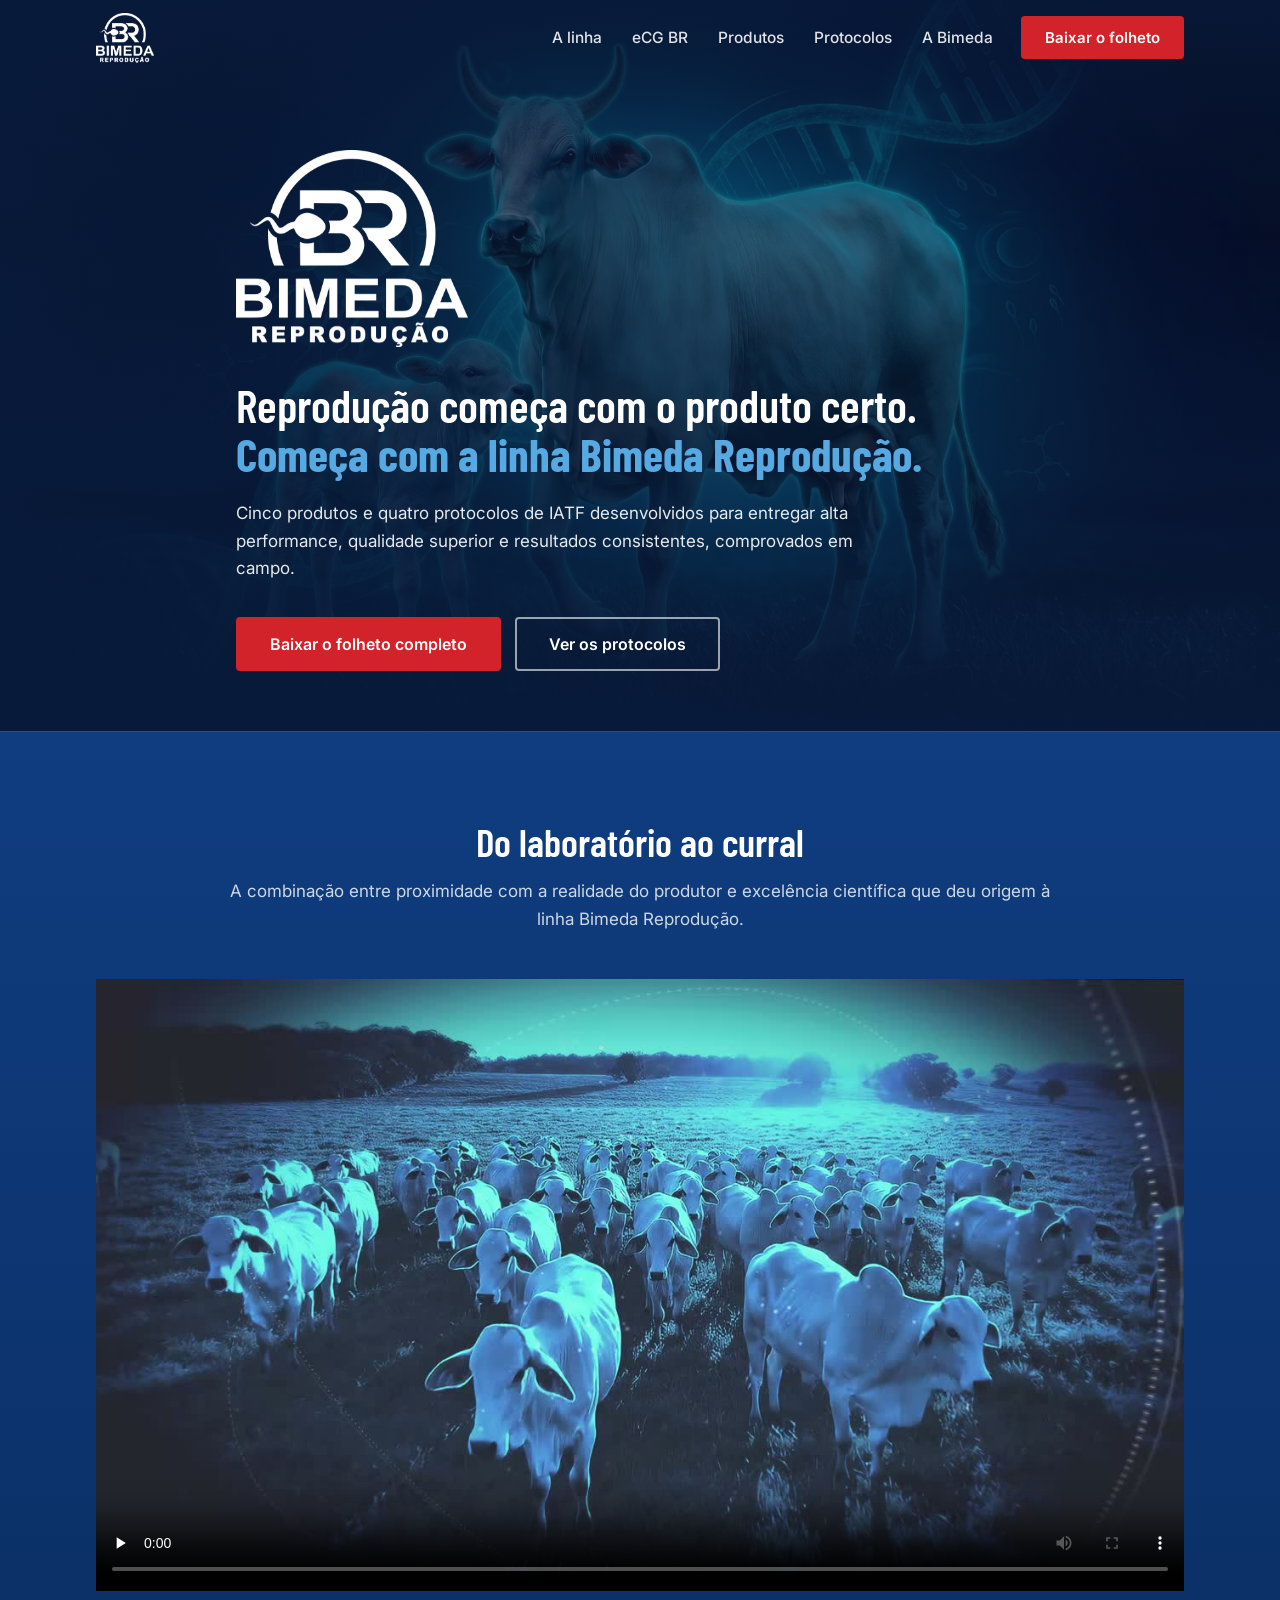
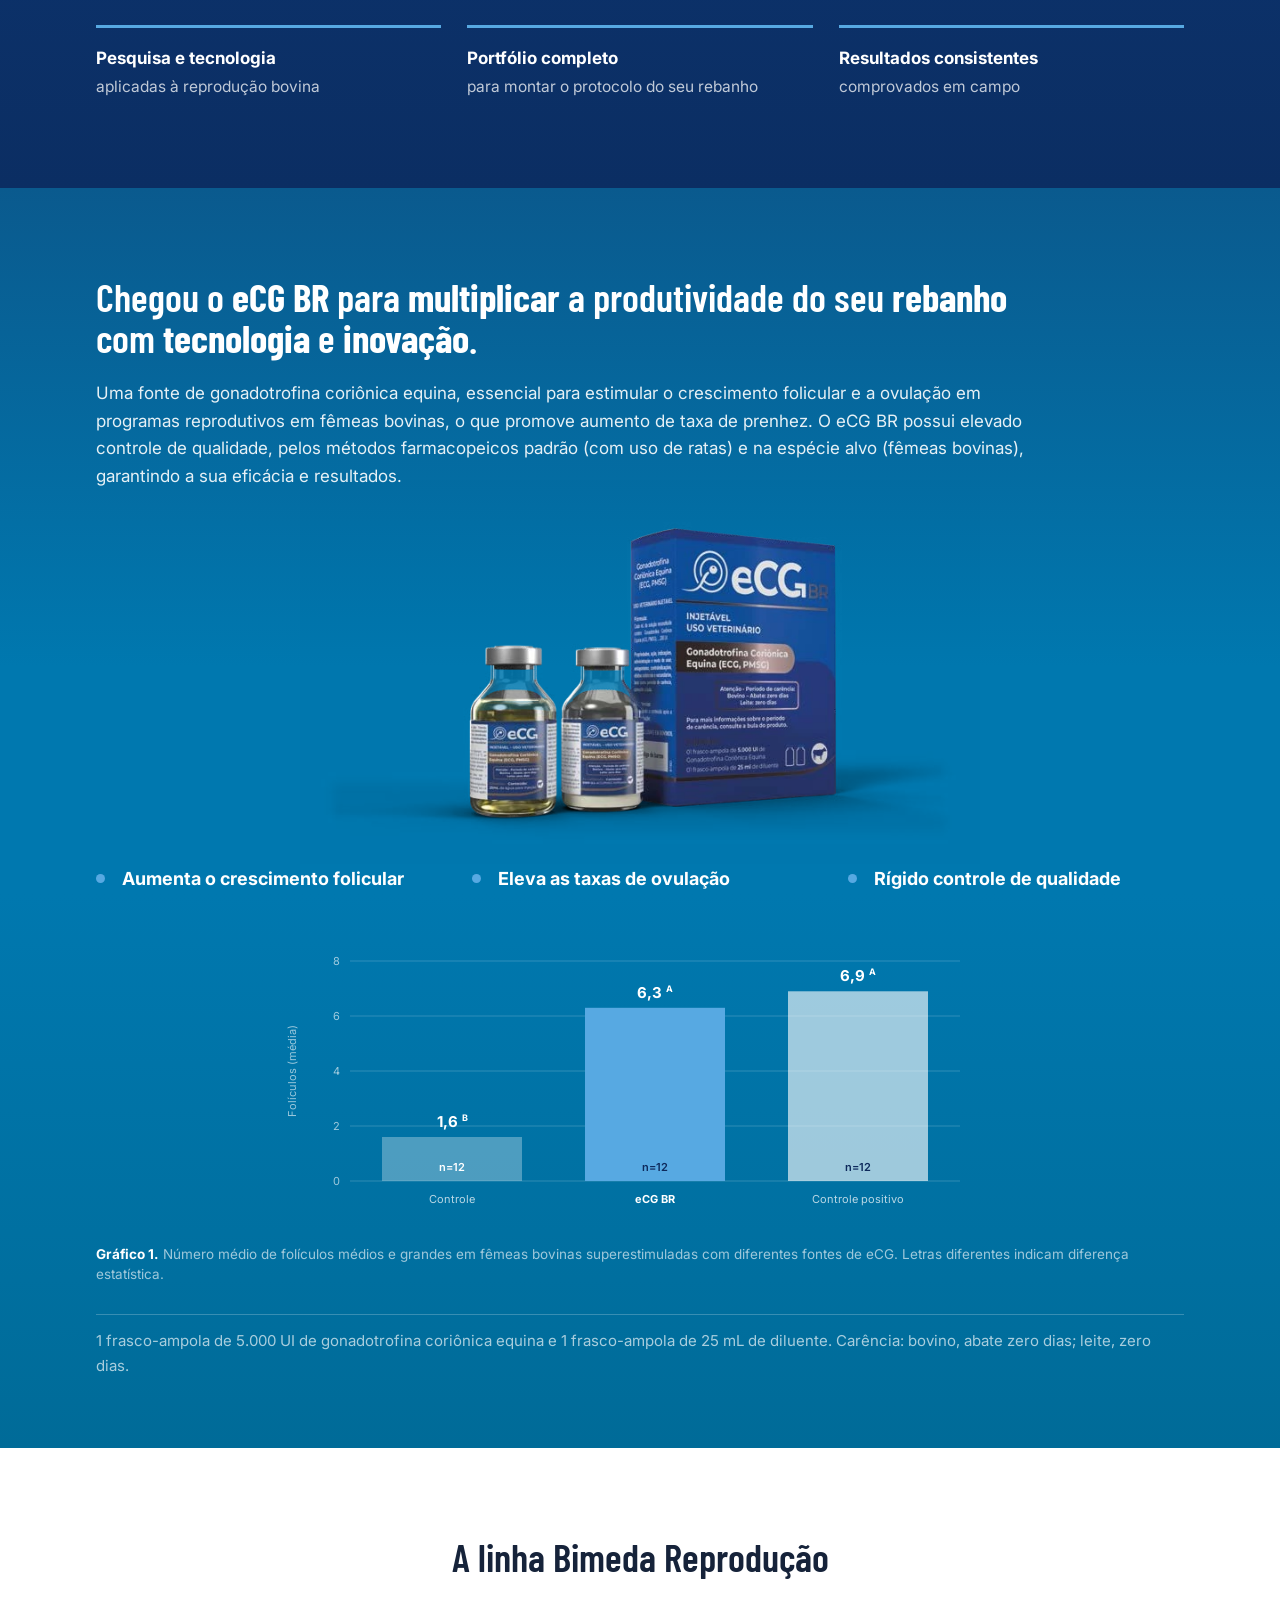
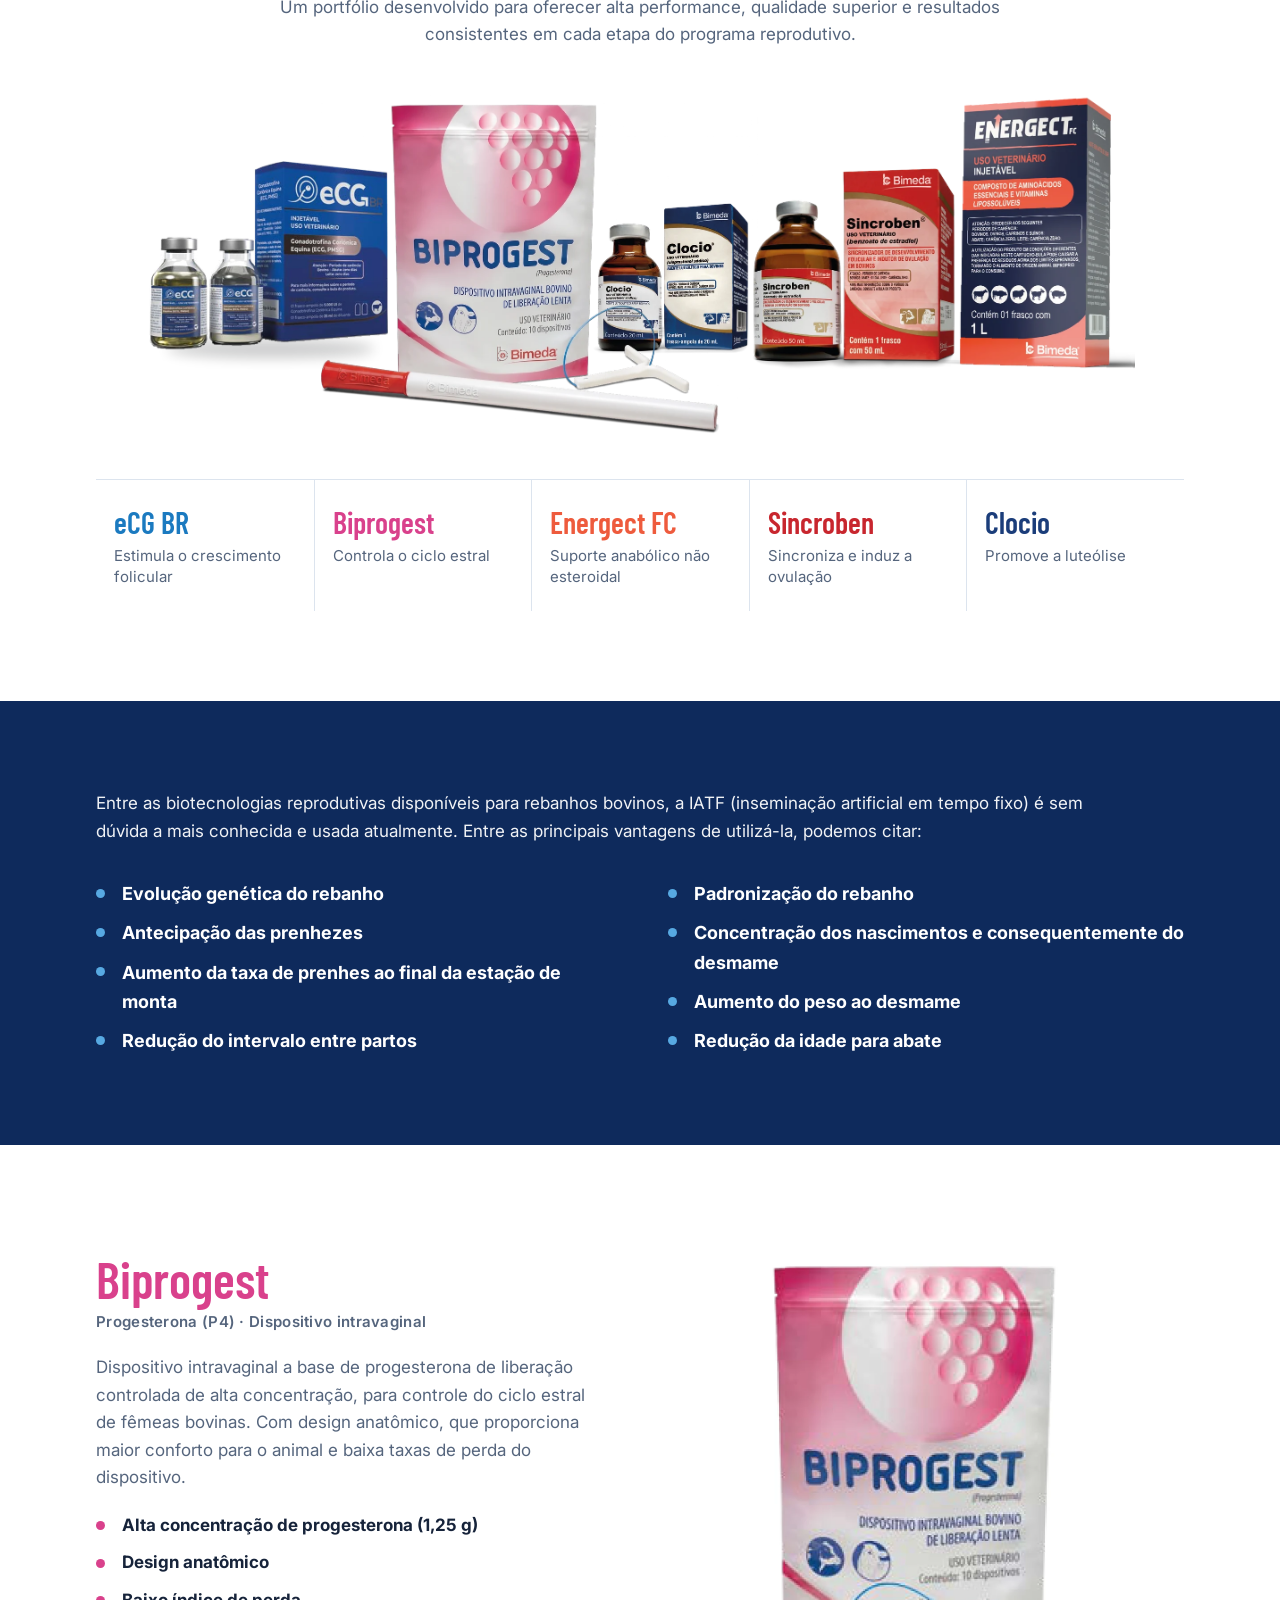
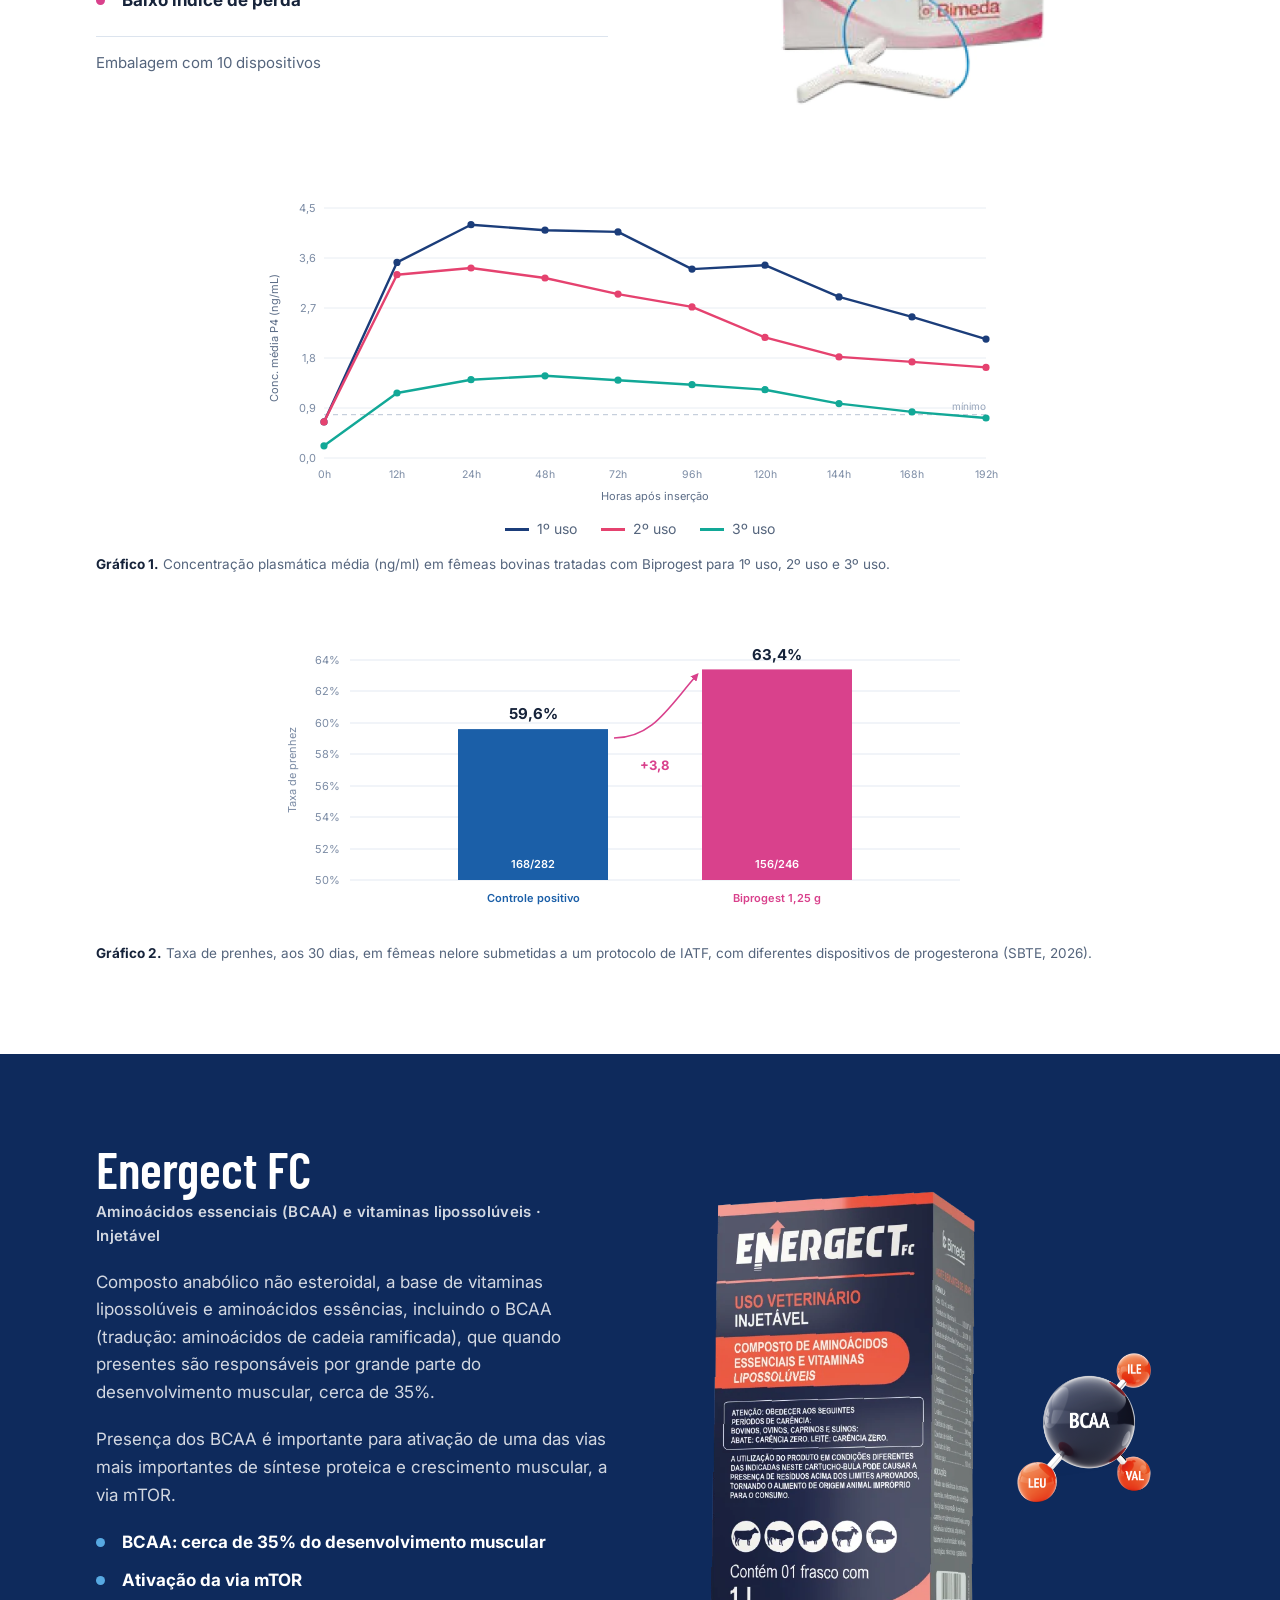
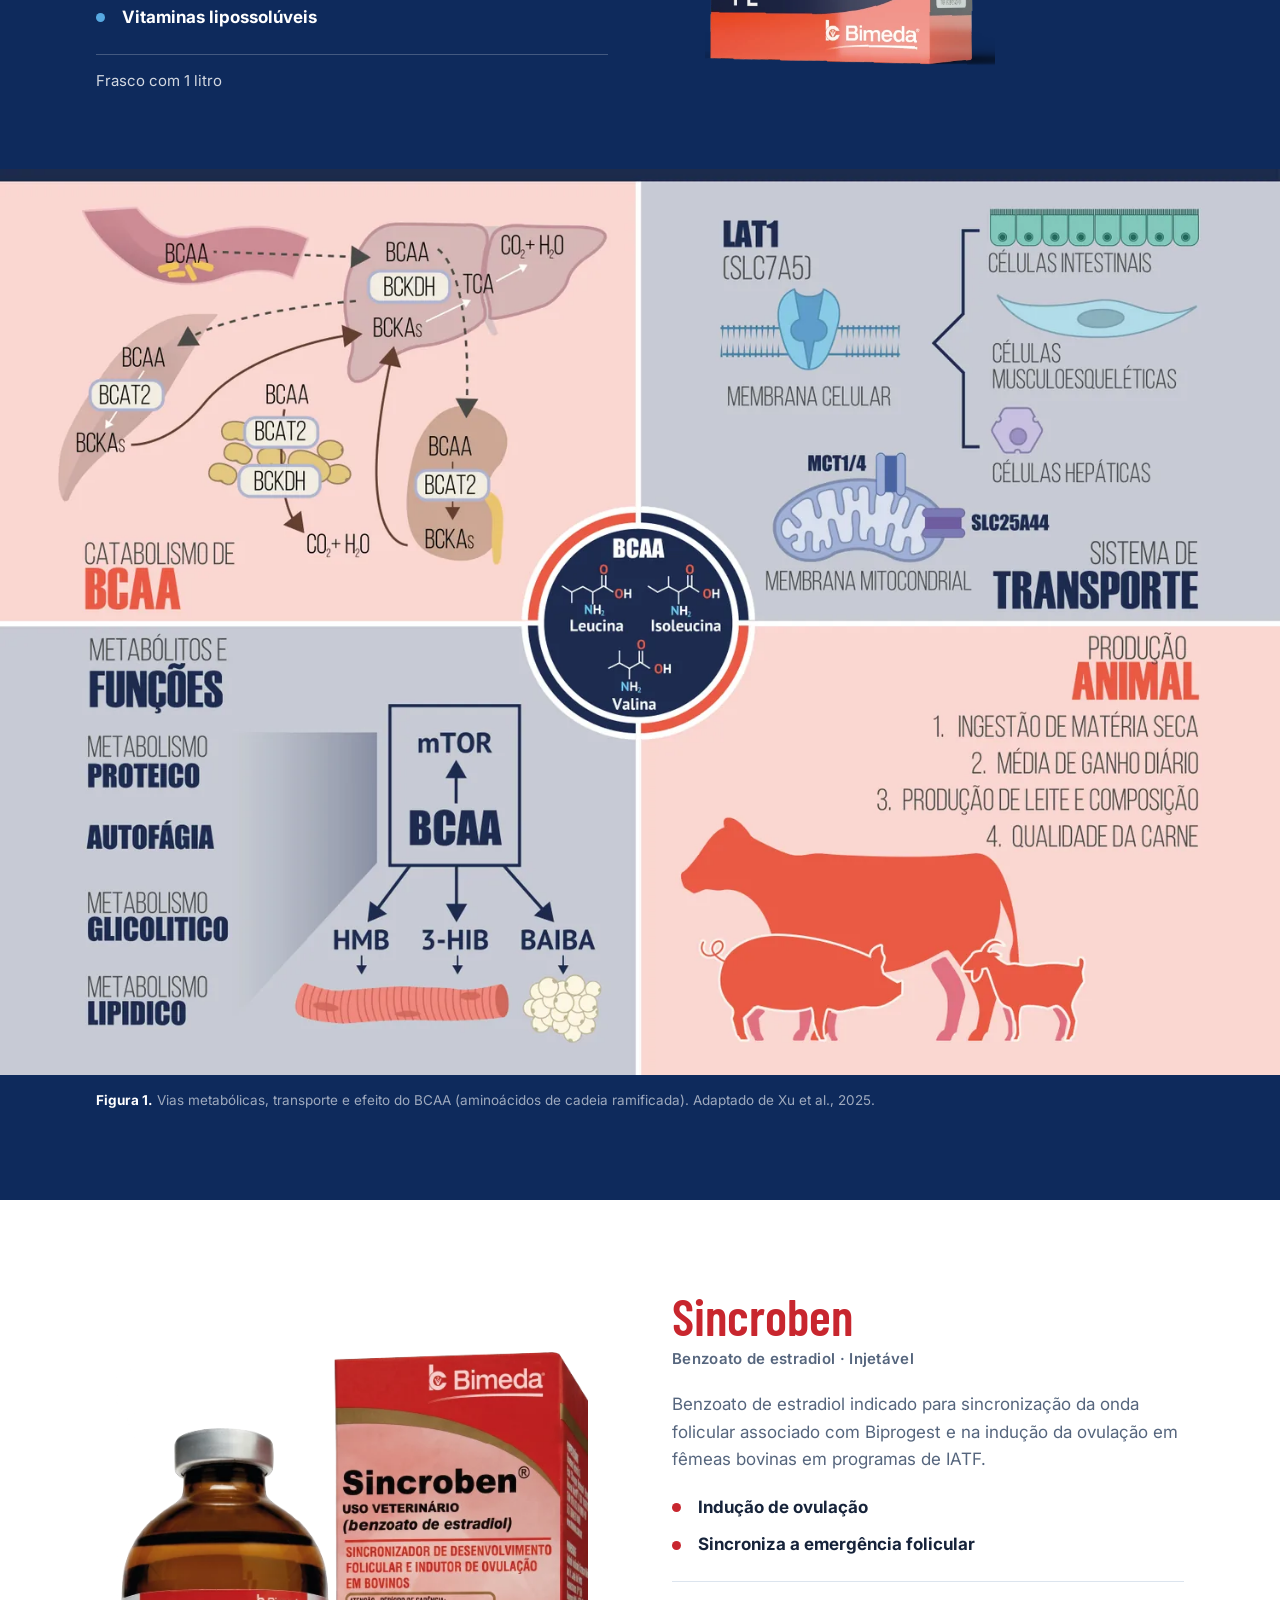
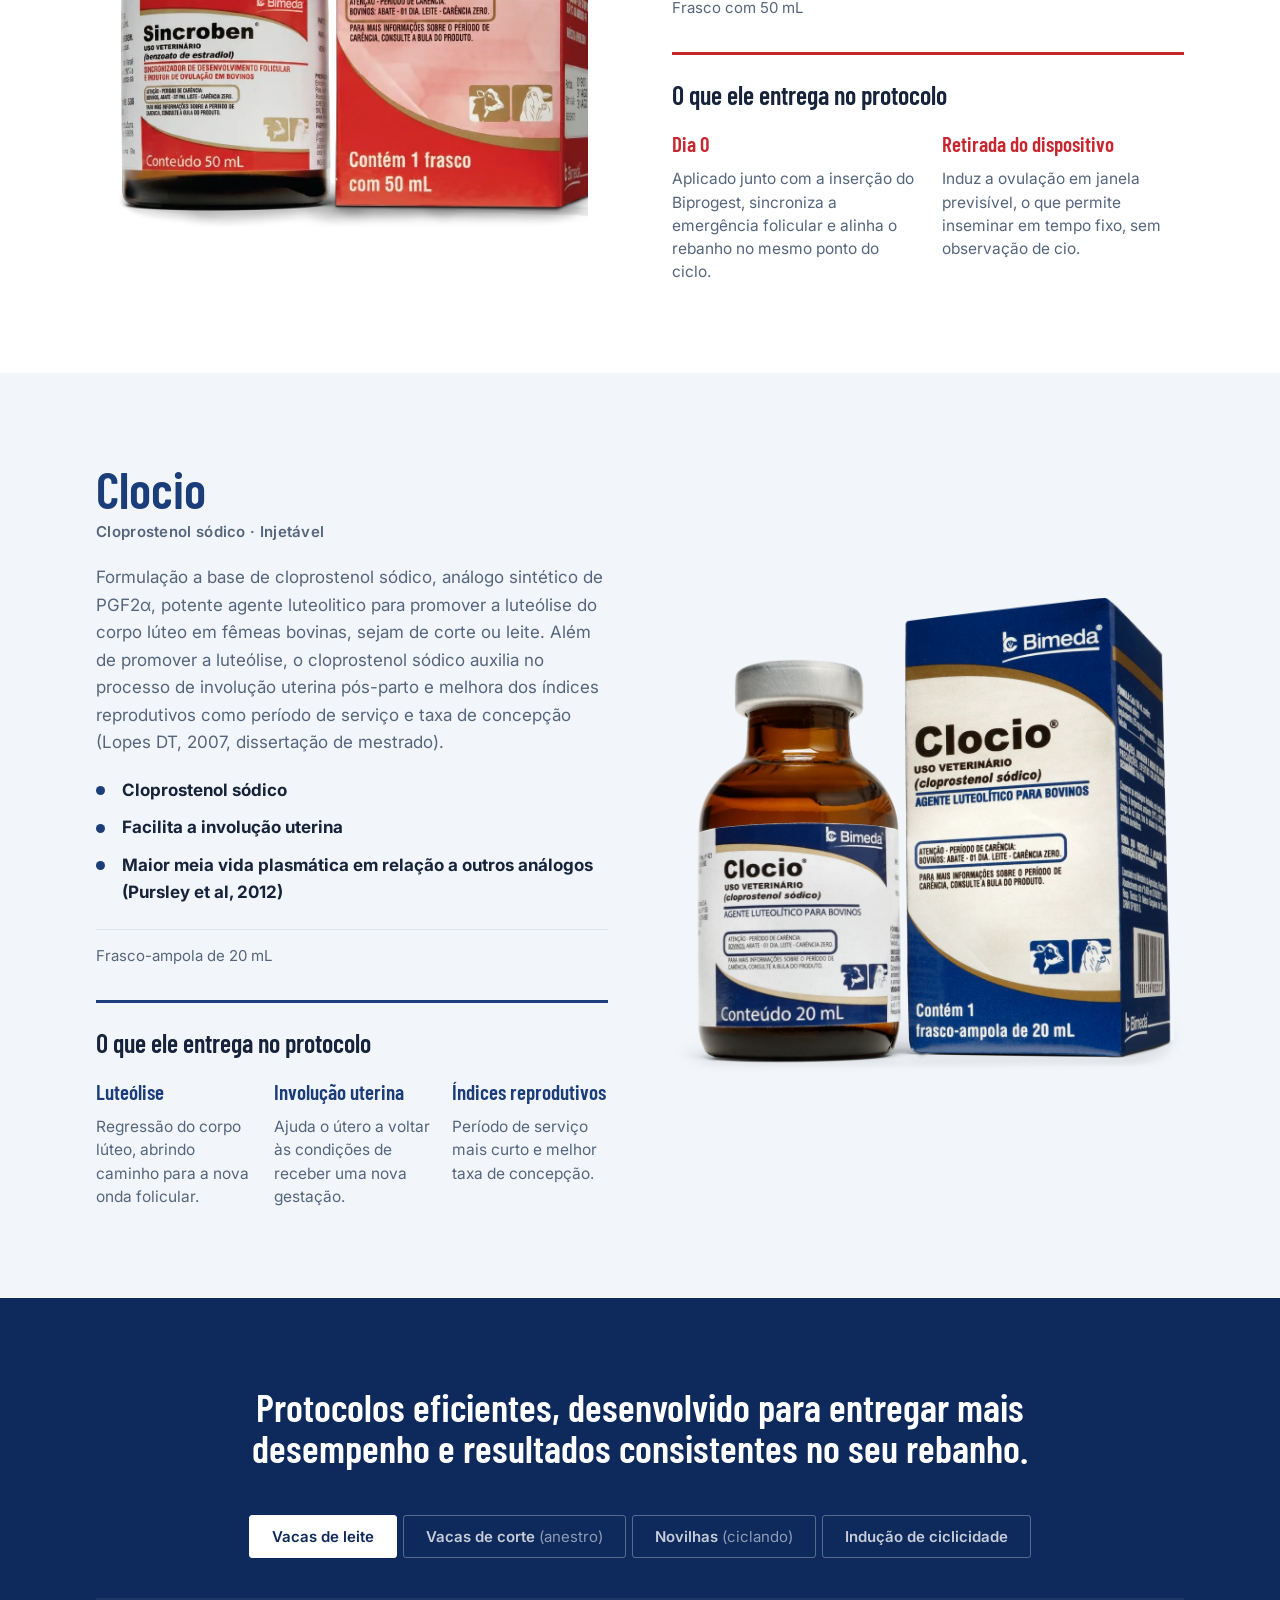
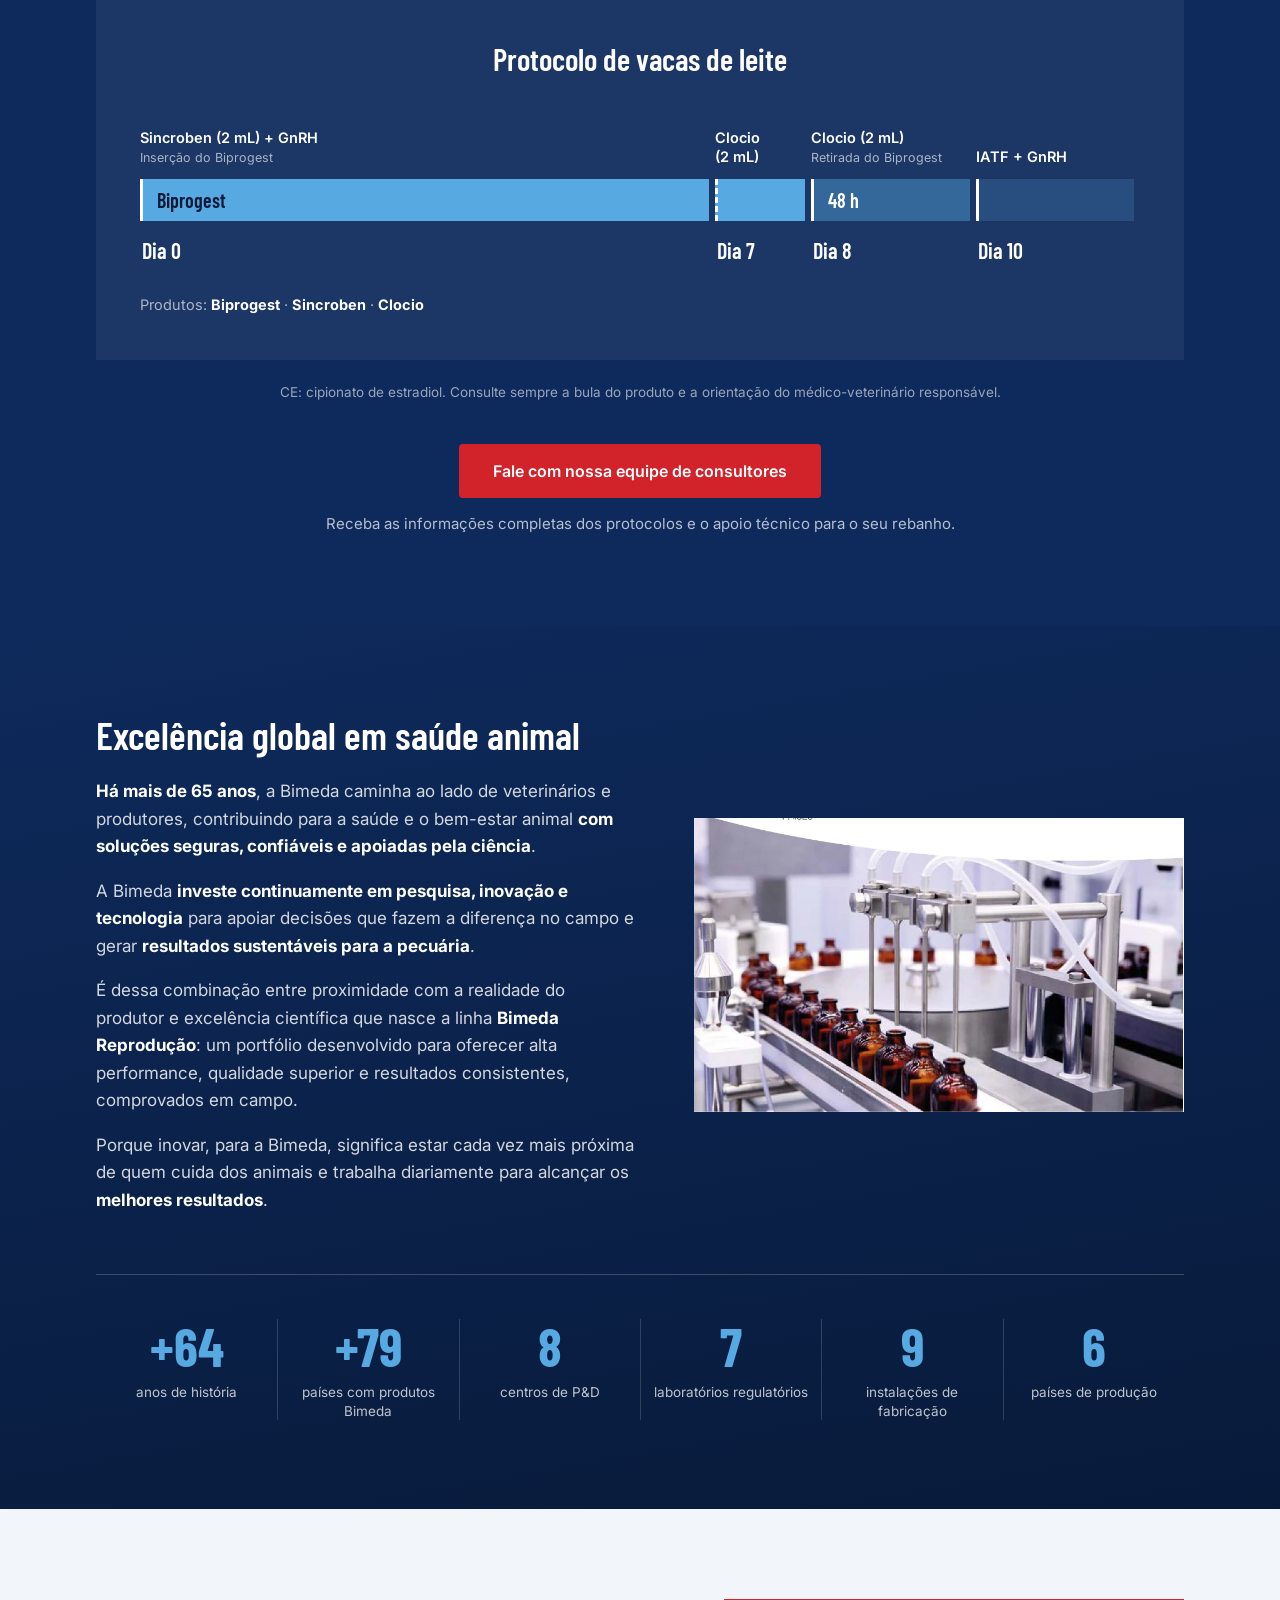
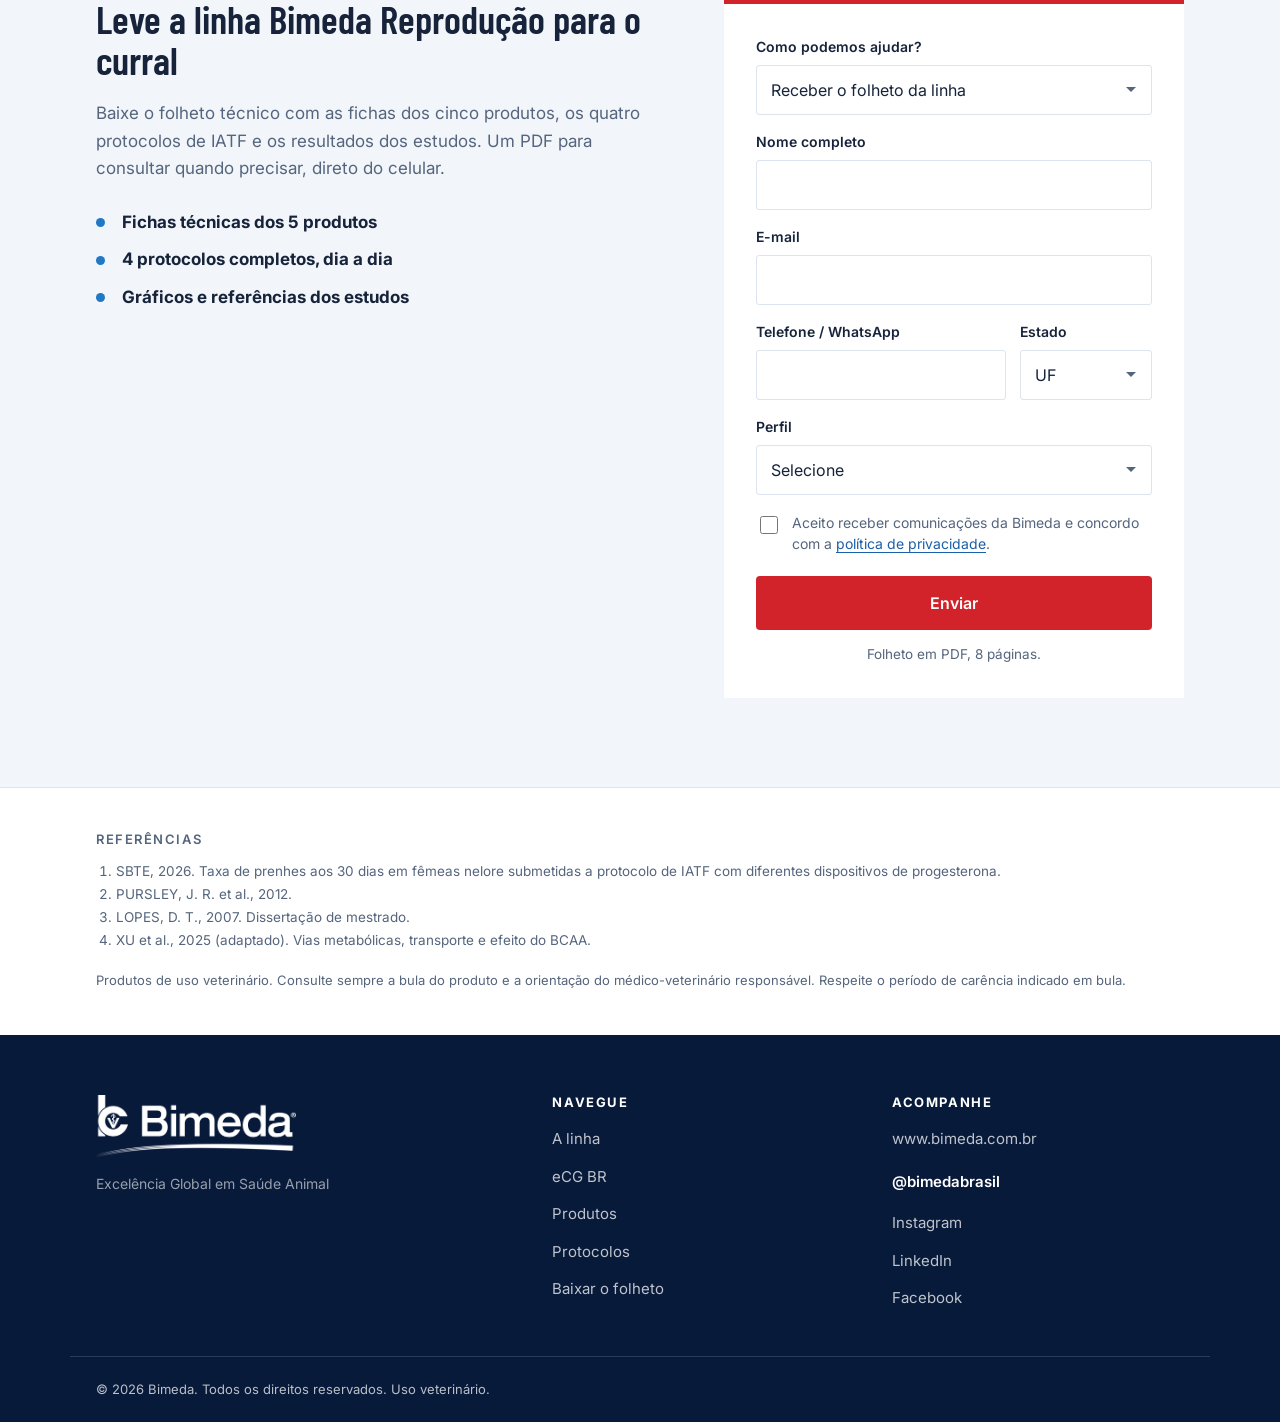
==== commit 92a3bb73: "Harmoniza a montagem da foto de familia com o eCG Tres problemas na montagem anterior, todos geometr" ====
--- a/index.html
+++ b/index.html
@@ -193,7 +193,7 @@
         <source srcset="assets/img/produtos-familia.webp" type="image/webp">
         <img src="assets/img/produtos-familia.png"
              alt="eCG BR, Biprogest, Clocio, Sincroben e Energect FC, linha Bimeda Reprodução"
-             width="2604" height="761" loading="lazy">
+             width="2215" height="761" loading="lazy">
       </picture>
     </div>
 
--- a/assets/css/style.css
+++ b/assets/css/style.css
@@ -207,7 +207,7 @@
    A LINHA
    ========================================================================== */
 .lineup{margin-bottom:44px}
-.lineup img{margin-inline:auto; max-height:300px; width:auto; object-fit:contain}
+.lineup img{margin-inline:auto; max-height:340px; width:auto; object-fit:contain}
 .index{
   list-style:none; display:grid; grid-template-columns:repeat(5,1fr);
   border-top:1px solid var(--line);
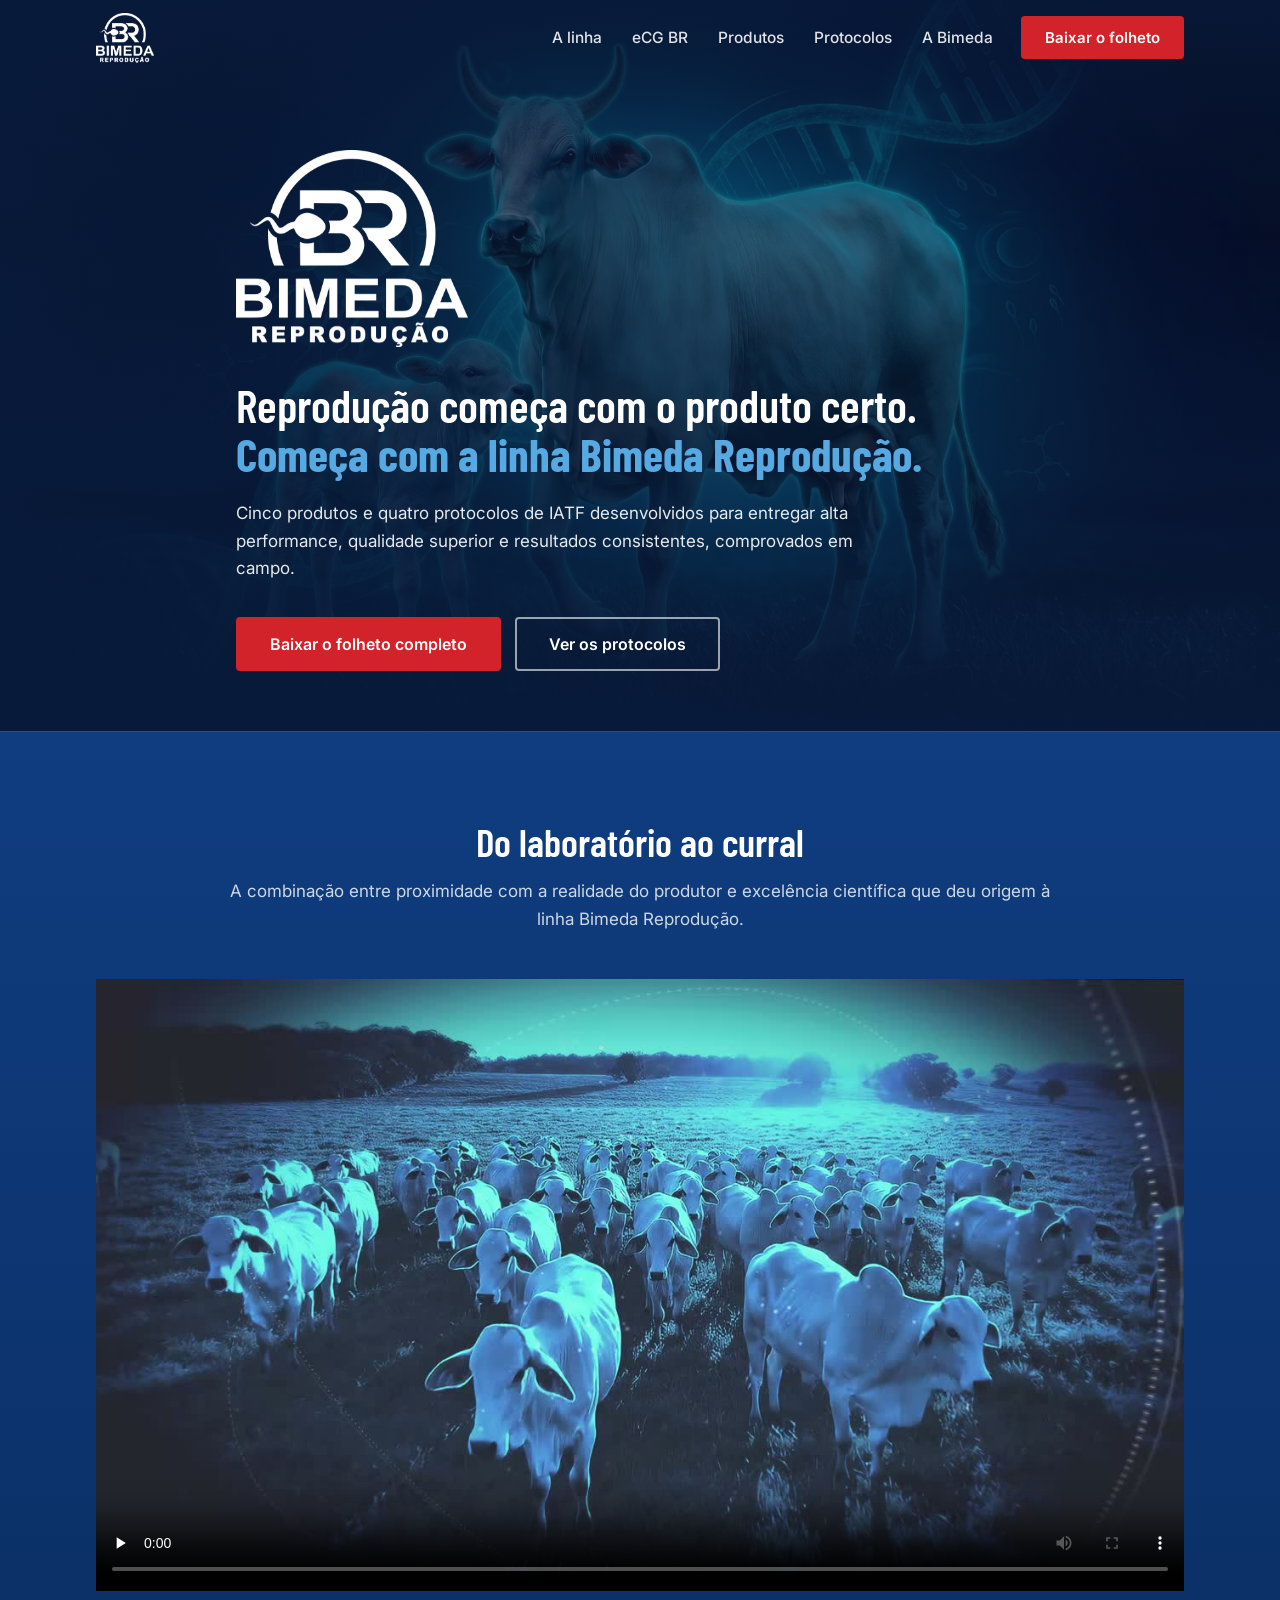
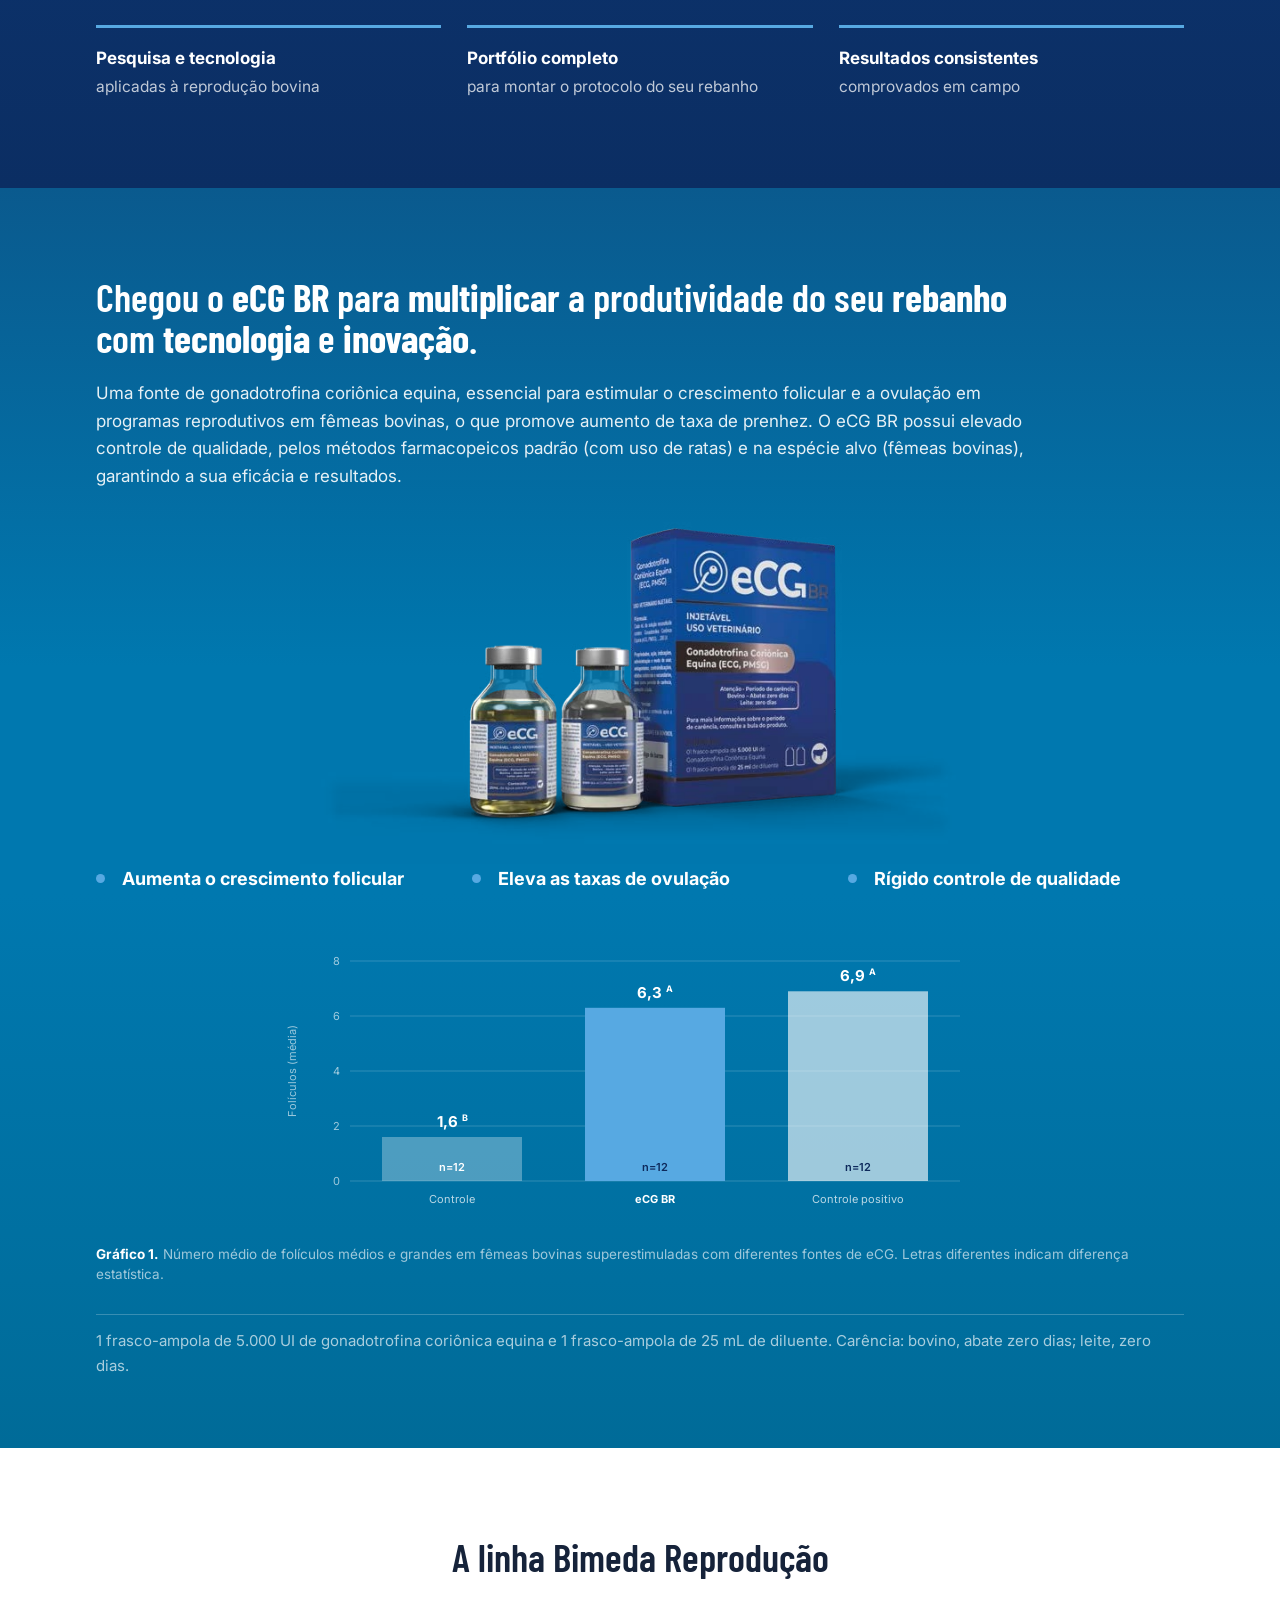
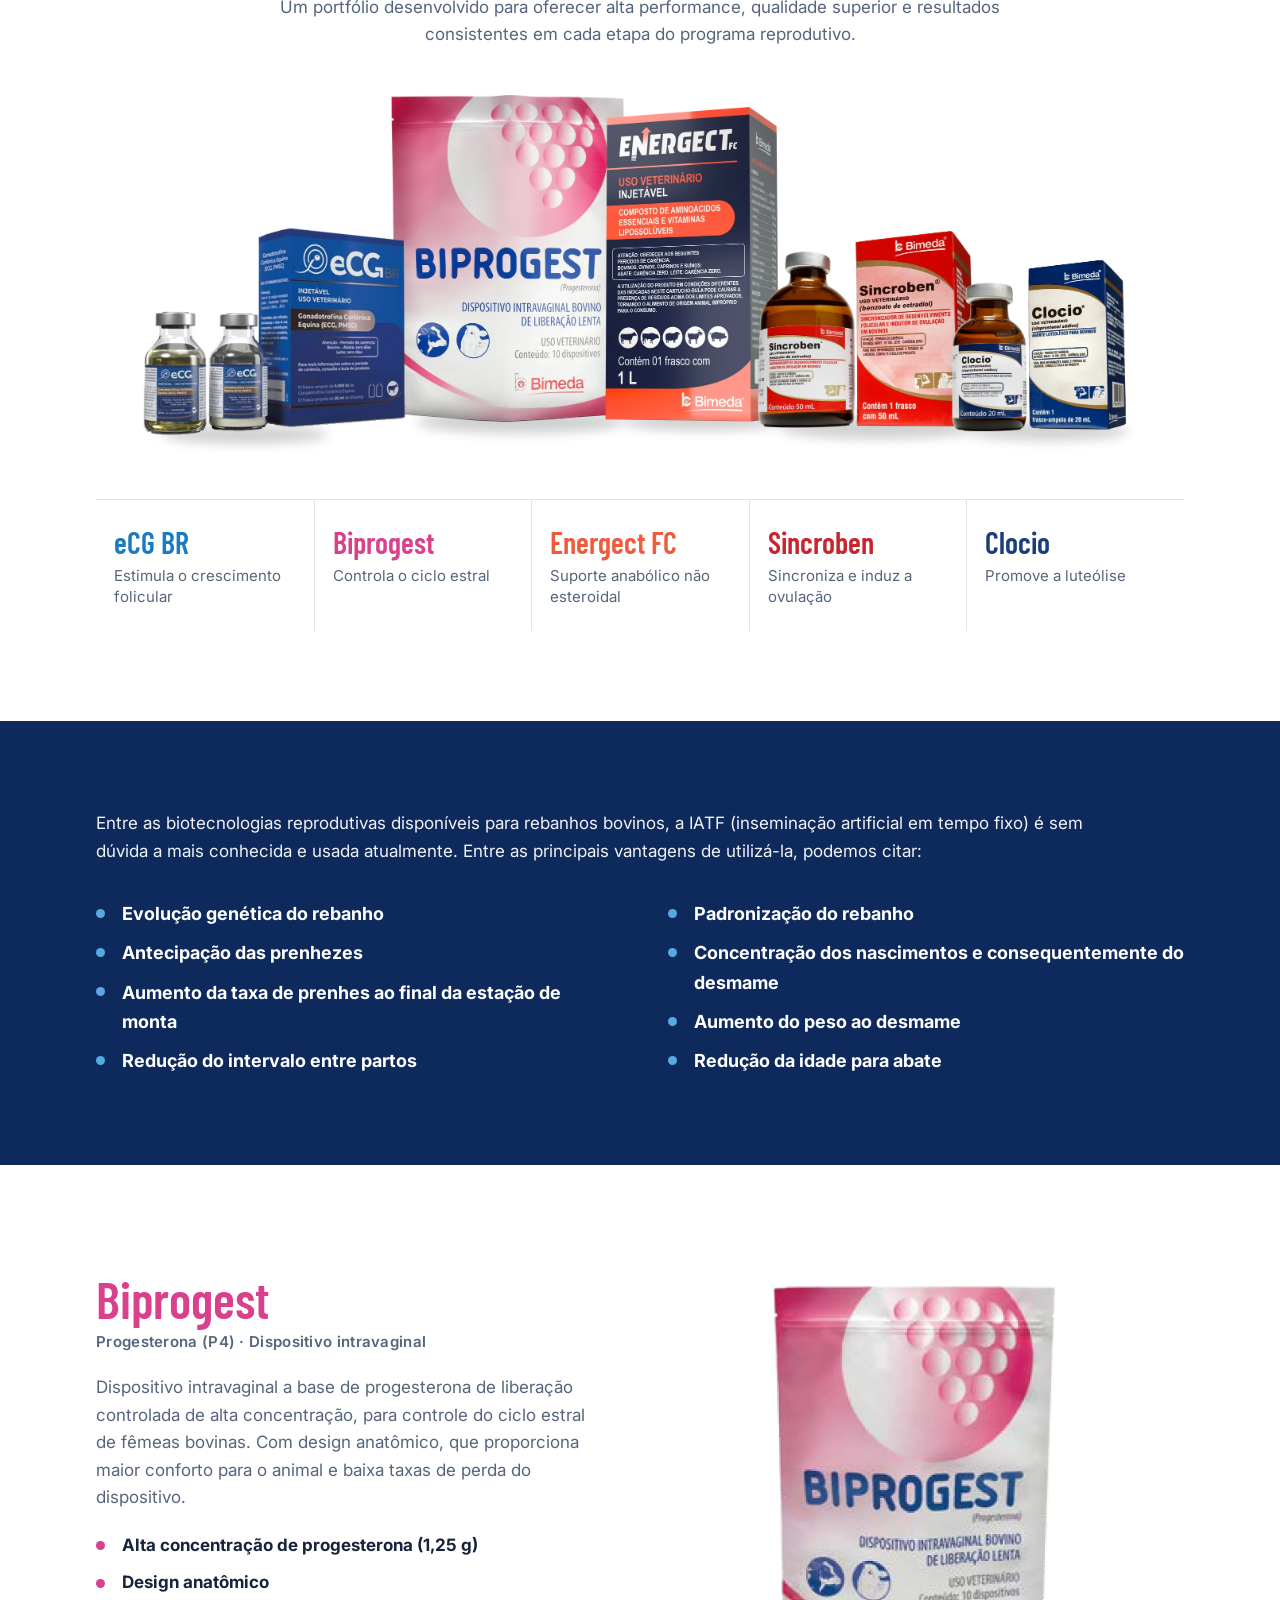
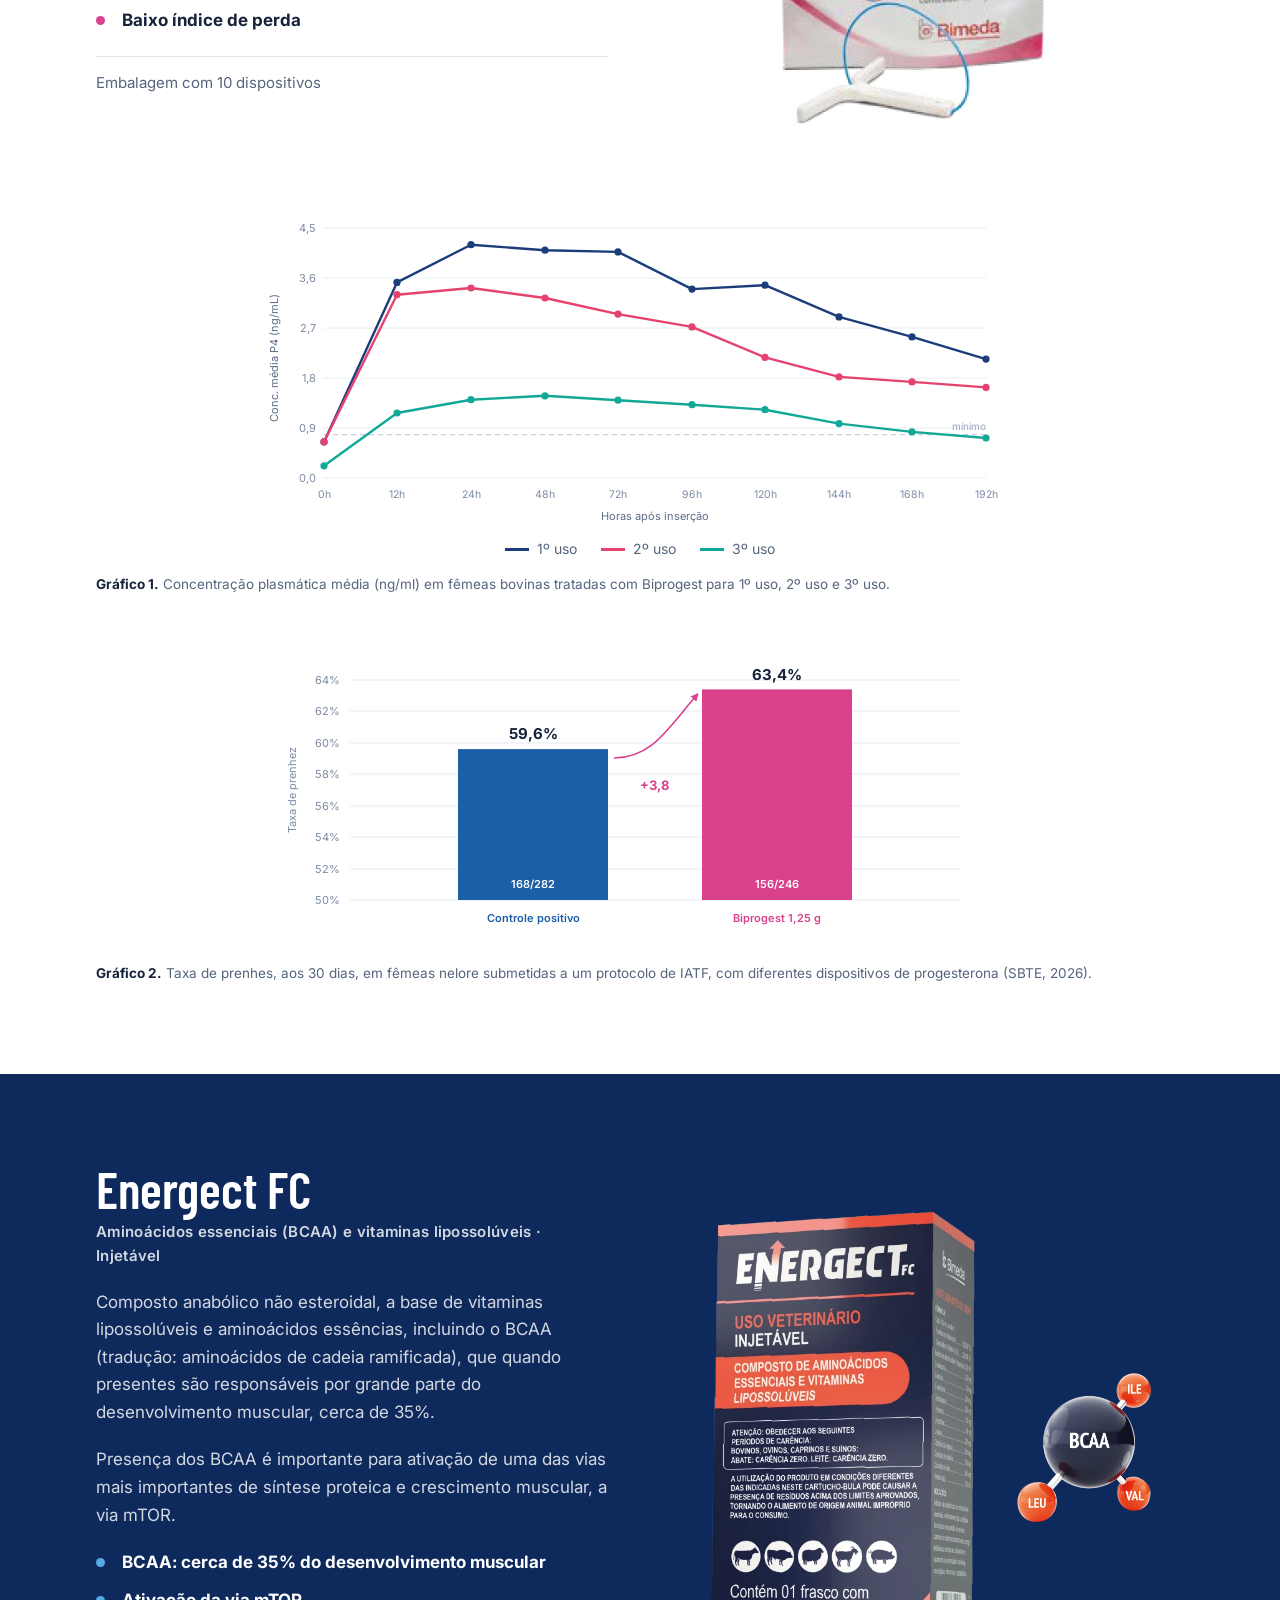
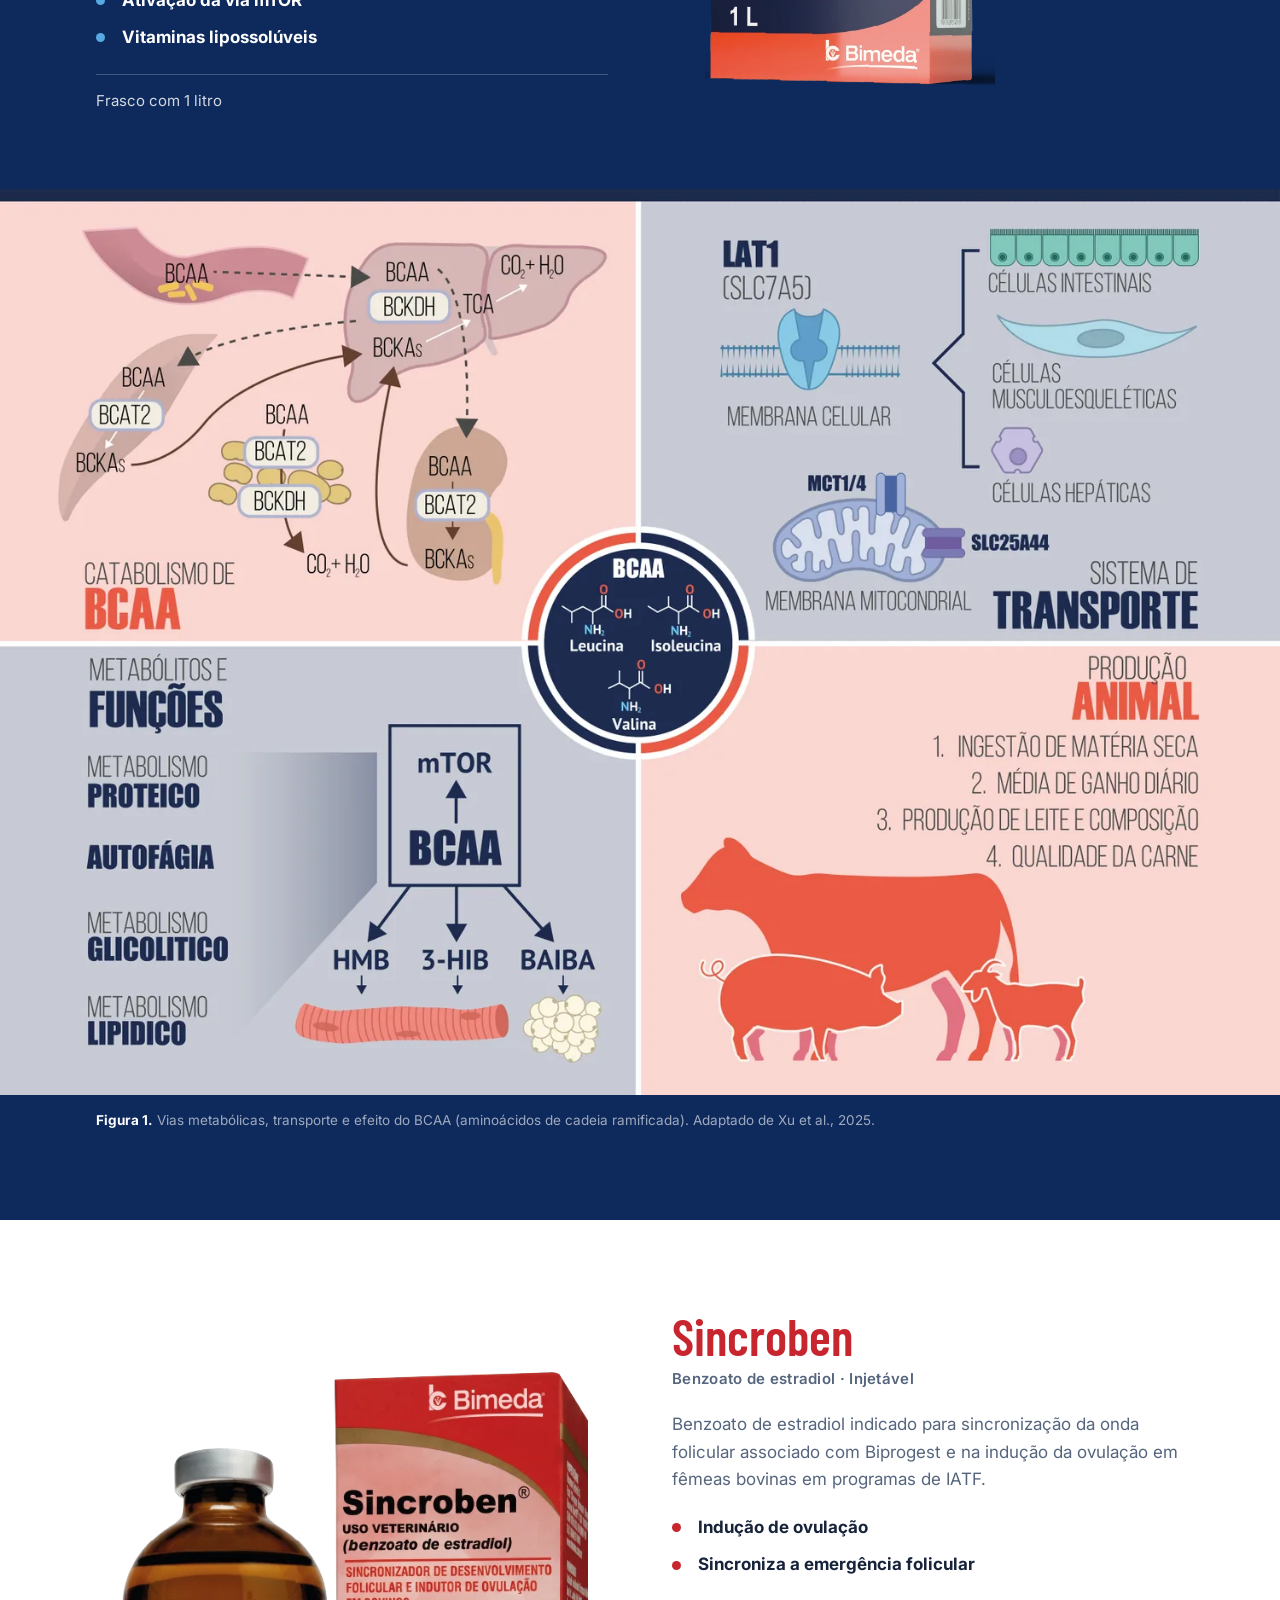
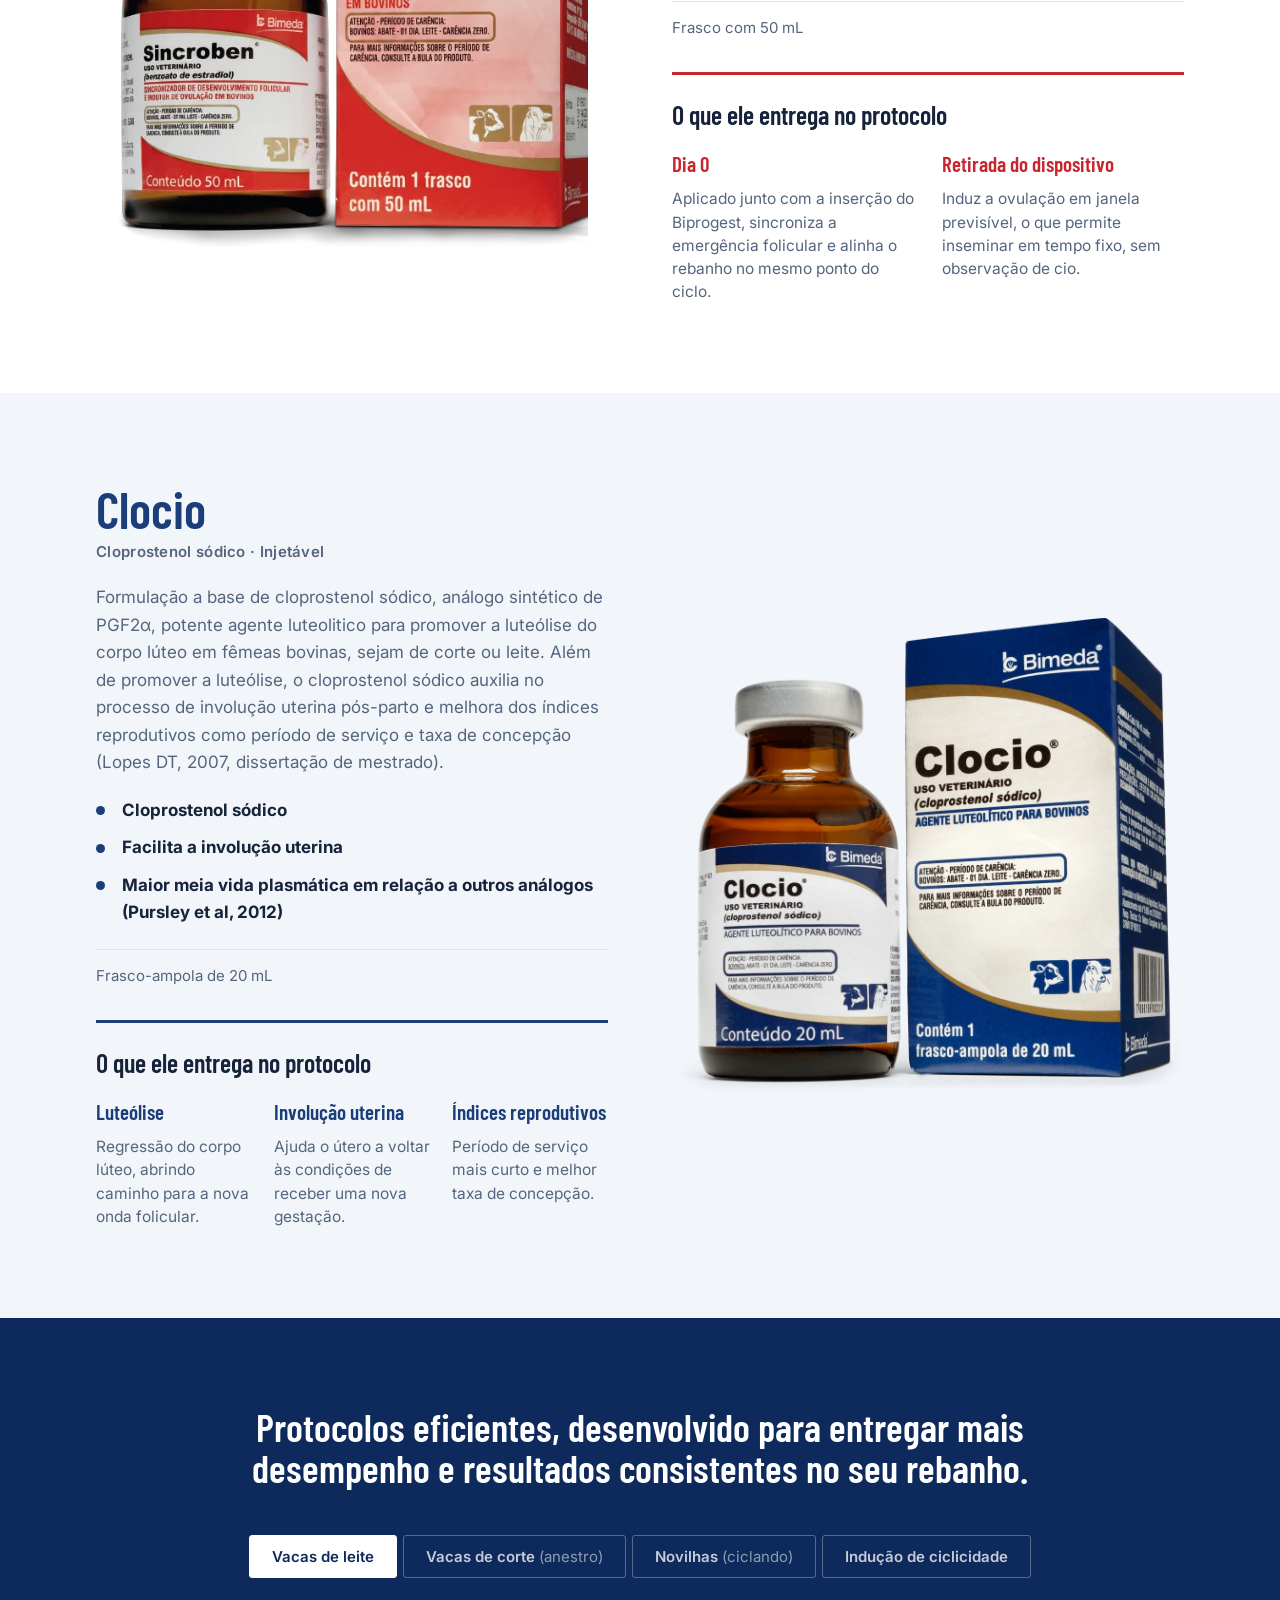
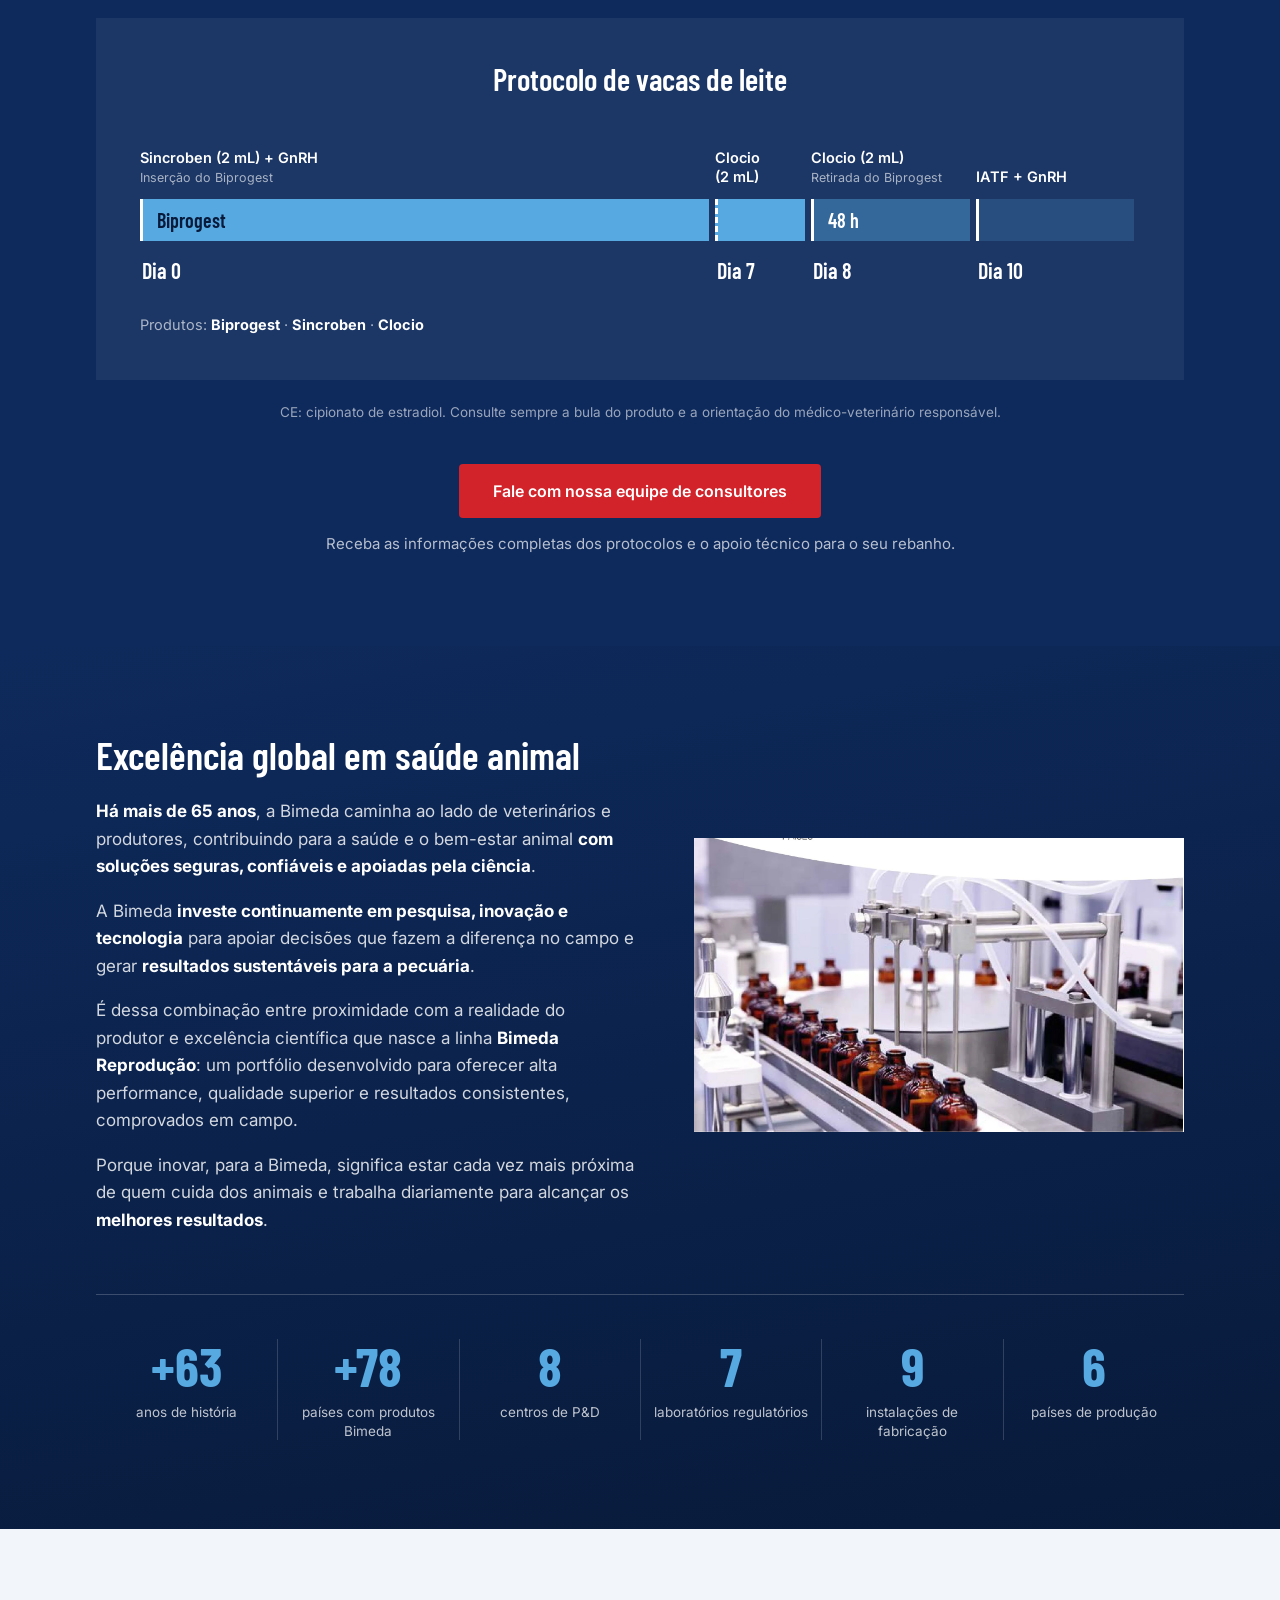
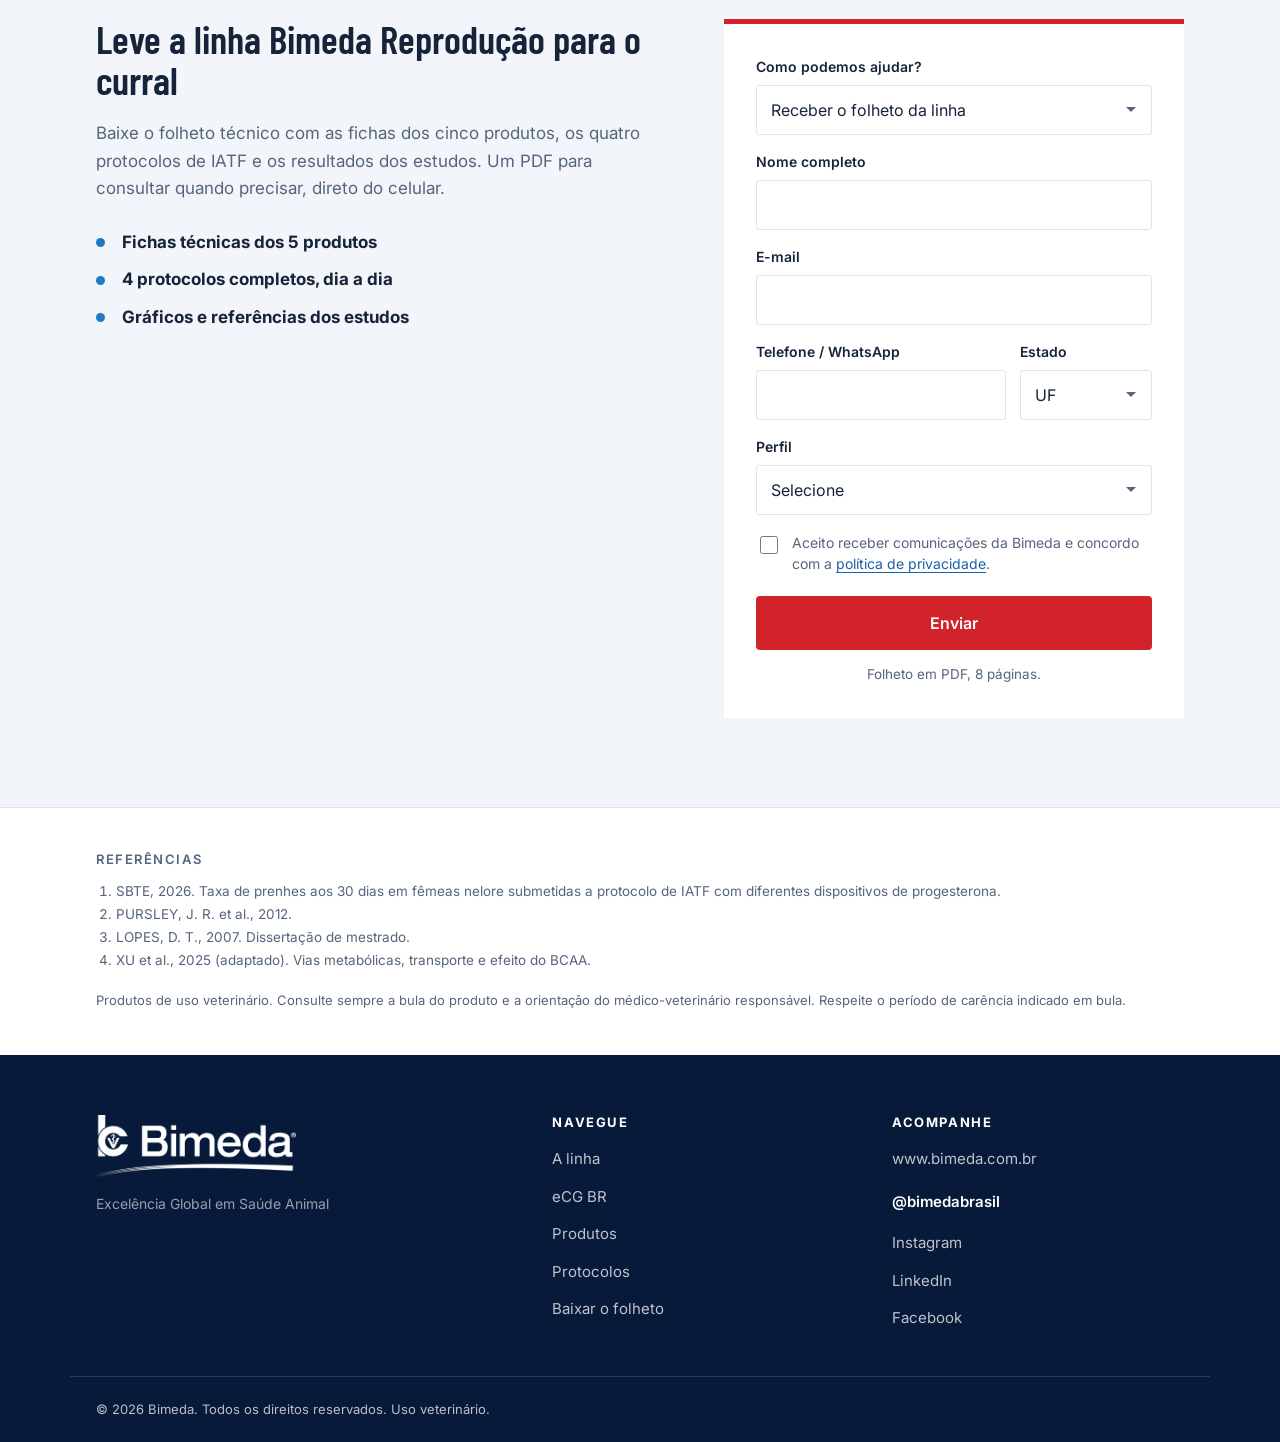
==== commit 82deab48: "Refaz a foto de familia a partir dos pack shots originais A arte deixa de ser recorte da foto antiga" ====
--- a/index.html
+++ b/index.html
@@ -192,8 +192,8 @@
       <picture>
         <source srcset="assets/img/produtos-familia.webp" type="image/webp">
         <img src="assets/img/produtos-familia.png"
-             alt="eCG BR, Biprogest, Clocio, Sincroben e Energect FC, linha Bimeda Reprodução"
-             width="2215" height="761" loading="lazy">
+             alt="eCG BR, Biprogest, Energect FC, Sincroben e Clocio, linha Bimeda Reprodução"
+             width="2500" height="905" loading="lazy">
       </picture>
     </div>
 
--- a/assets/css/style.css
+++ b/assets/css/style.css
@@ -207,7 +207,7 @@
    A LINHA
    ========================================================================== */
 .lineup{margin-bottom:44px}
-.lineup img{margin-inline:auto; max-height:340px; width:auto; object-fit:contain}
+.lineup img{margin-inline:auto; max-height:360px; width:auto; object-fit:contain}
 .index{
   list-style:none; display:grid; grid-template-columns:repeat(5,1fr);
   border-top:1px solid var(--line);
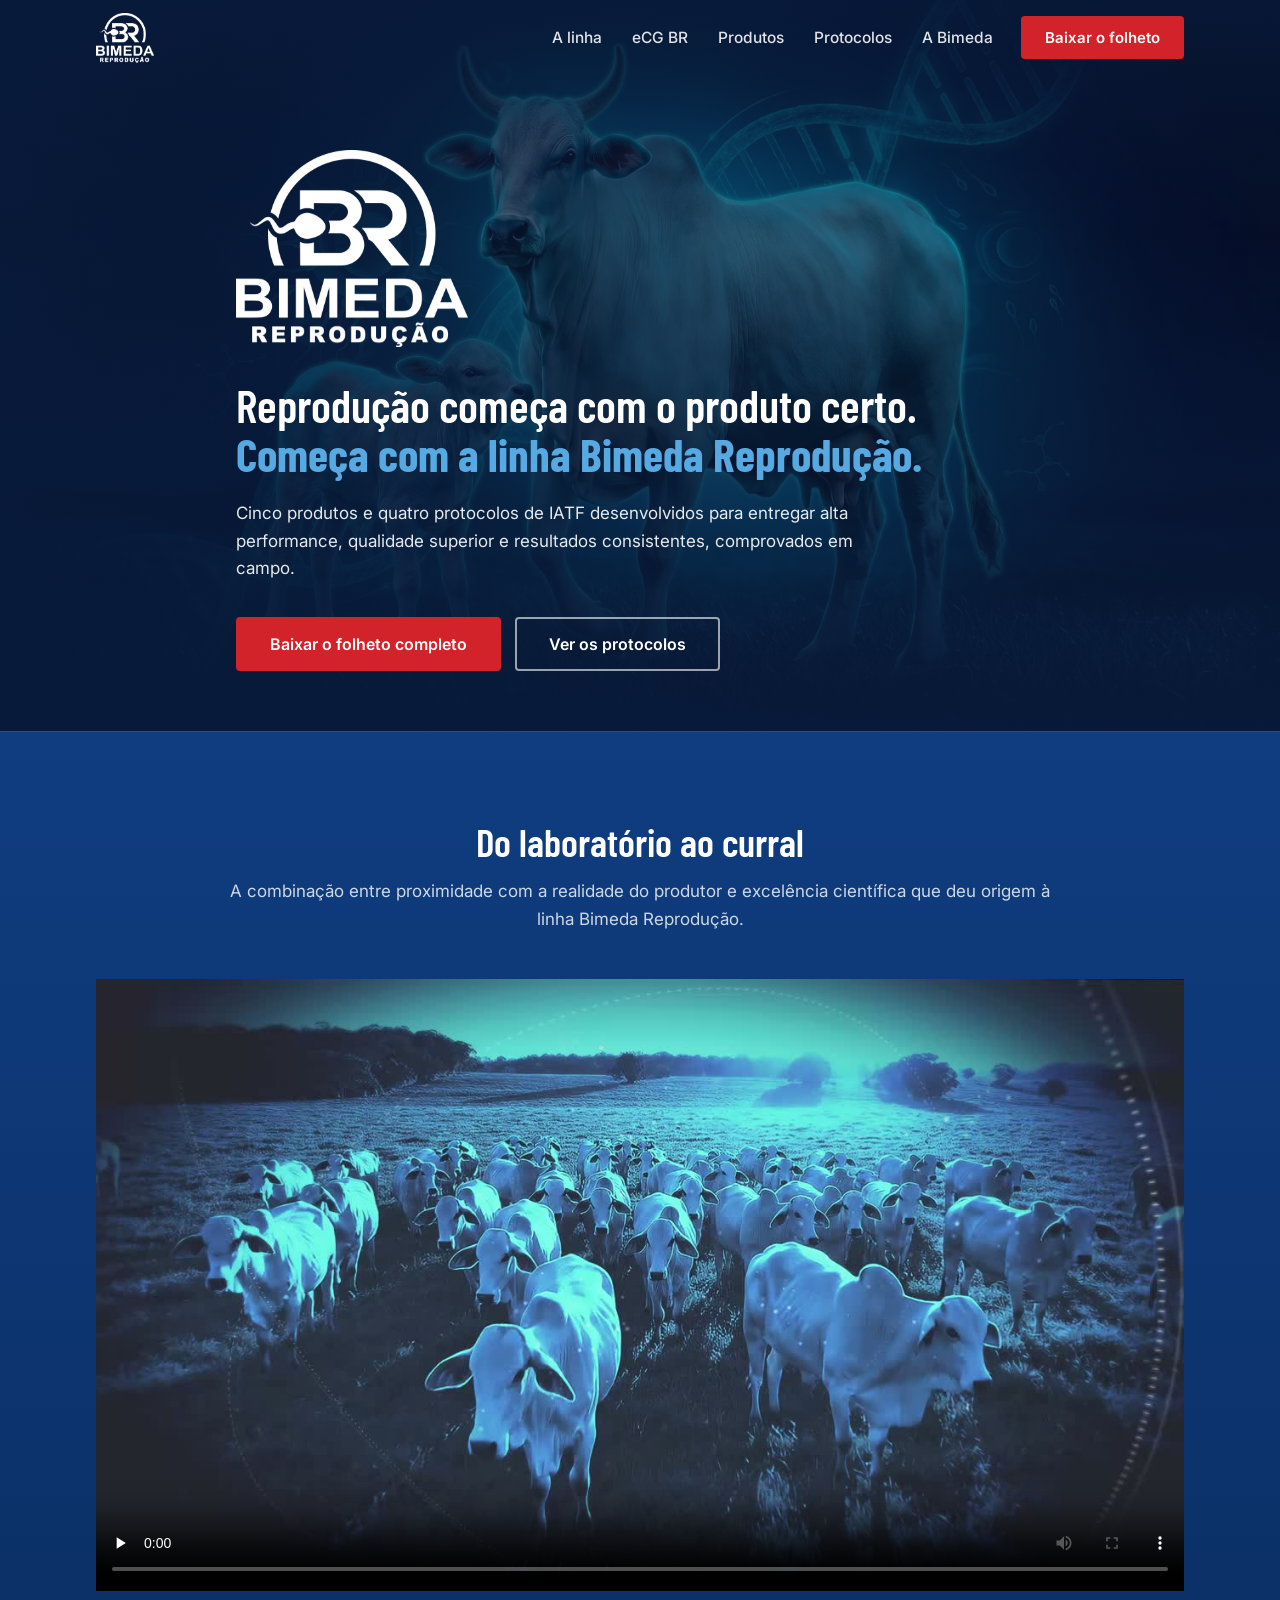
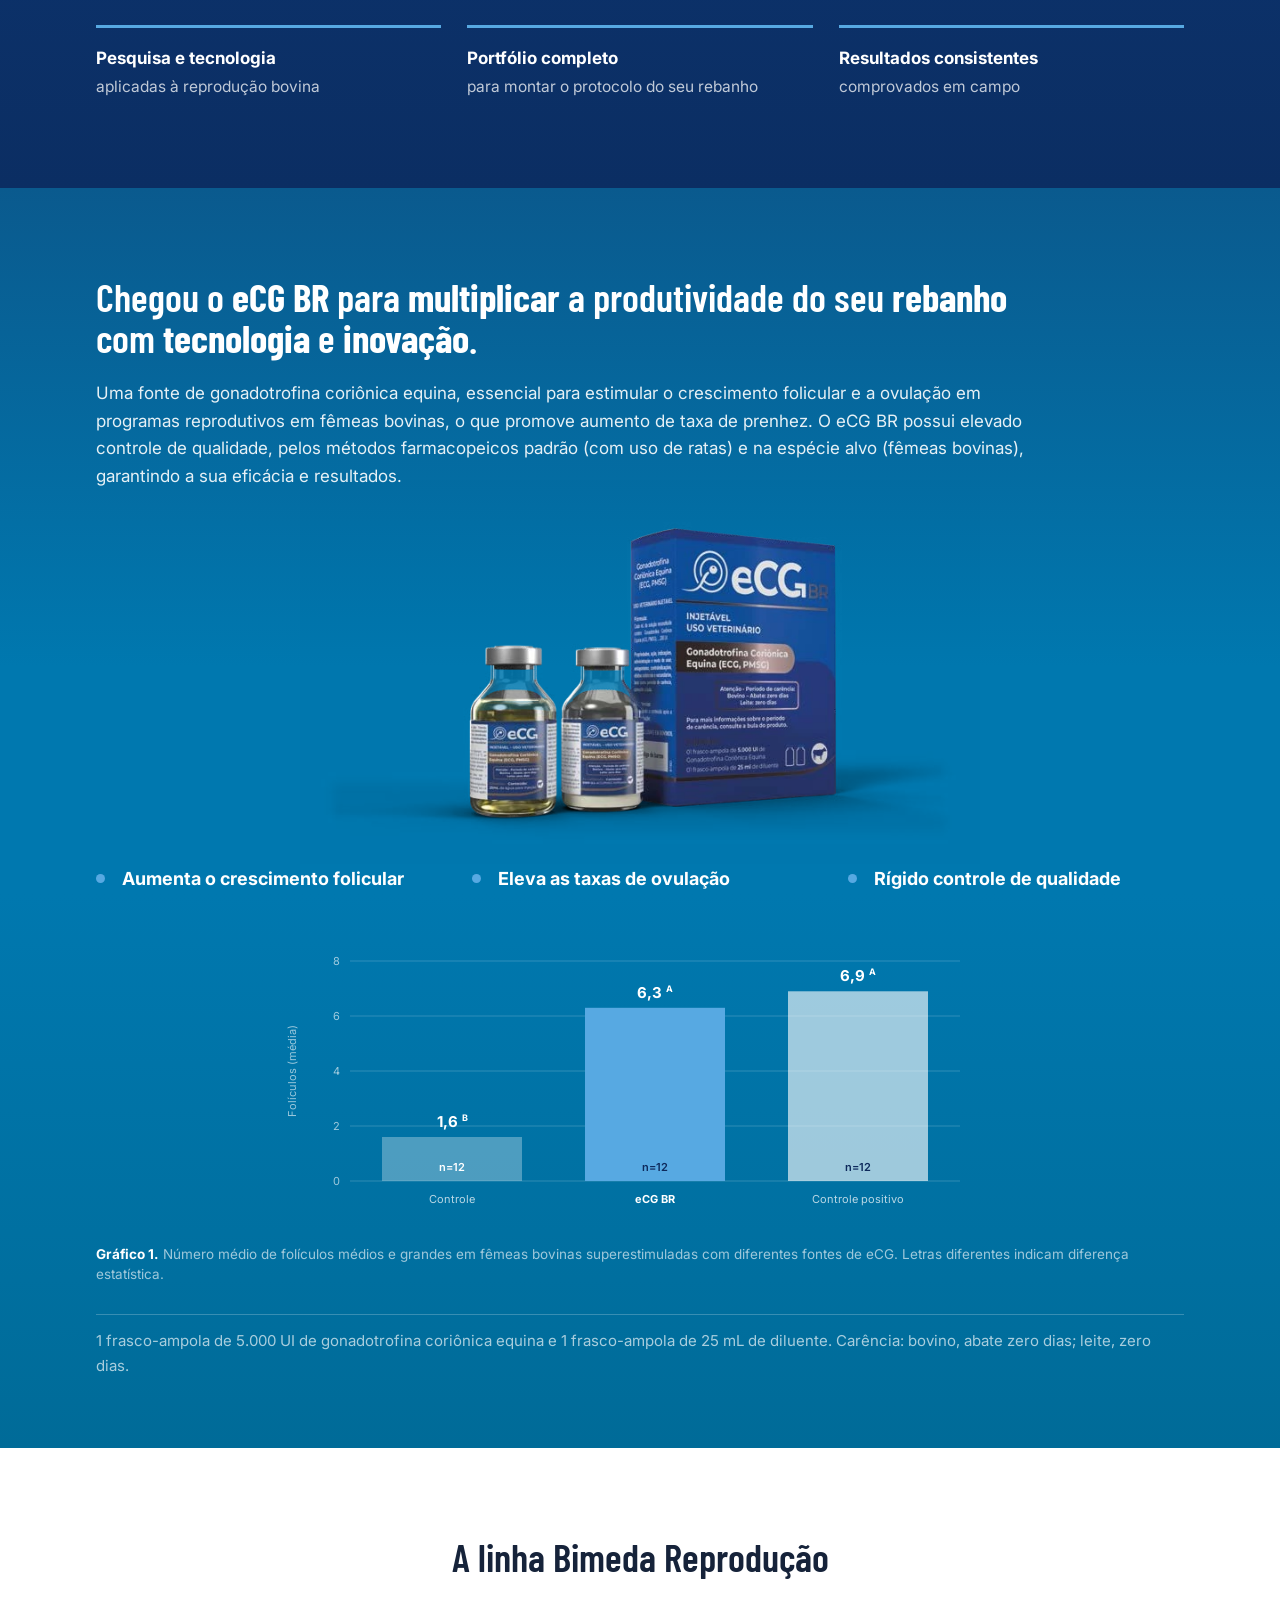
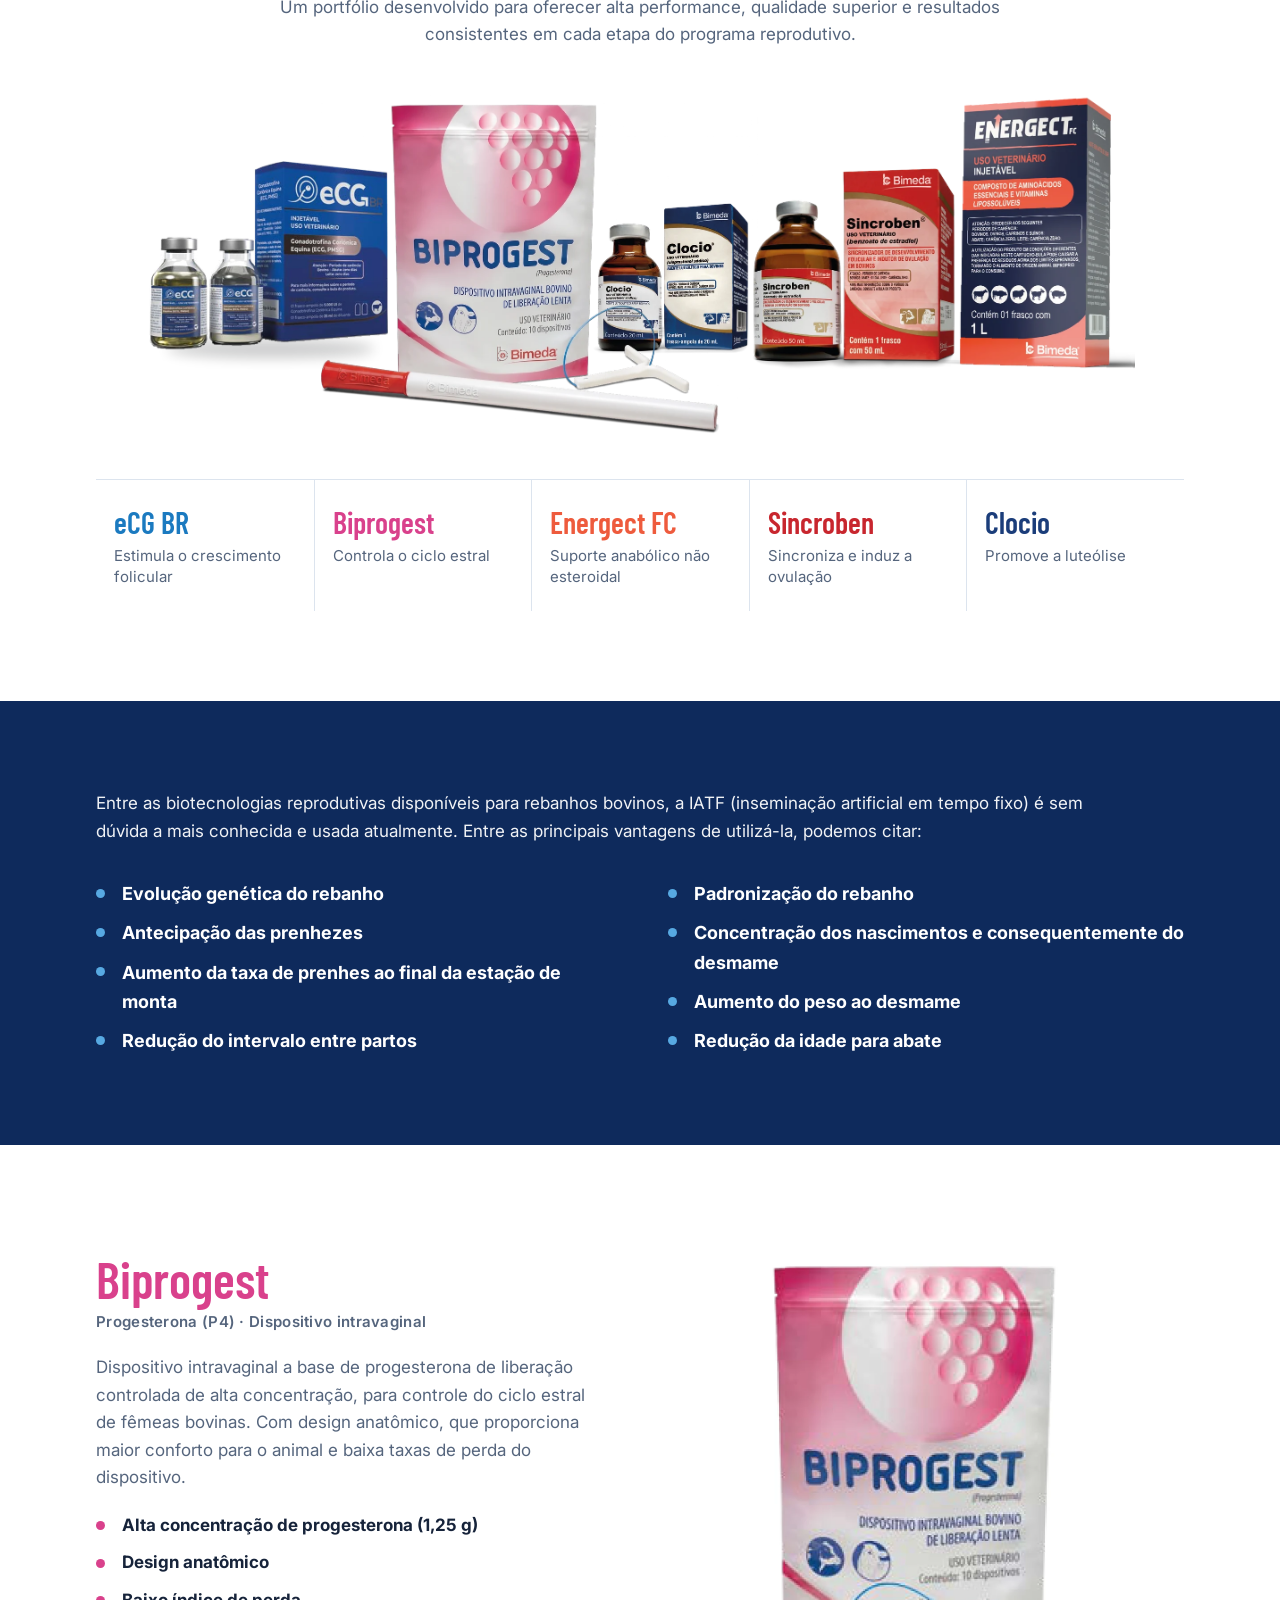
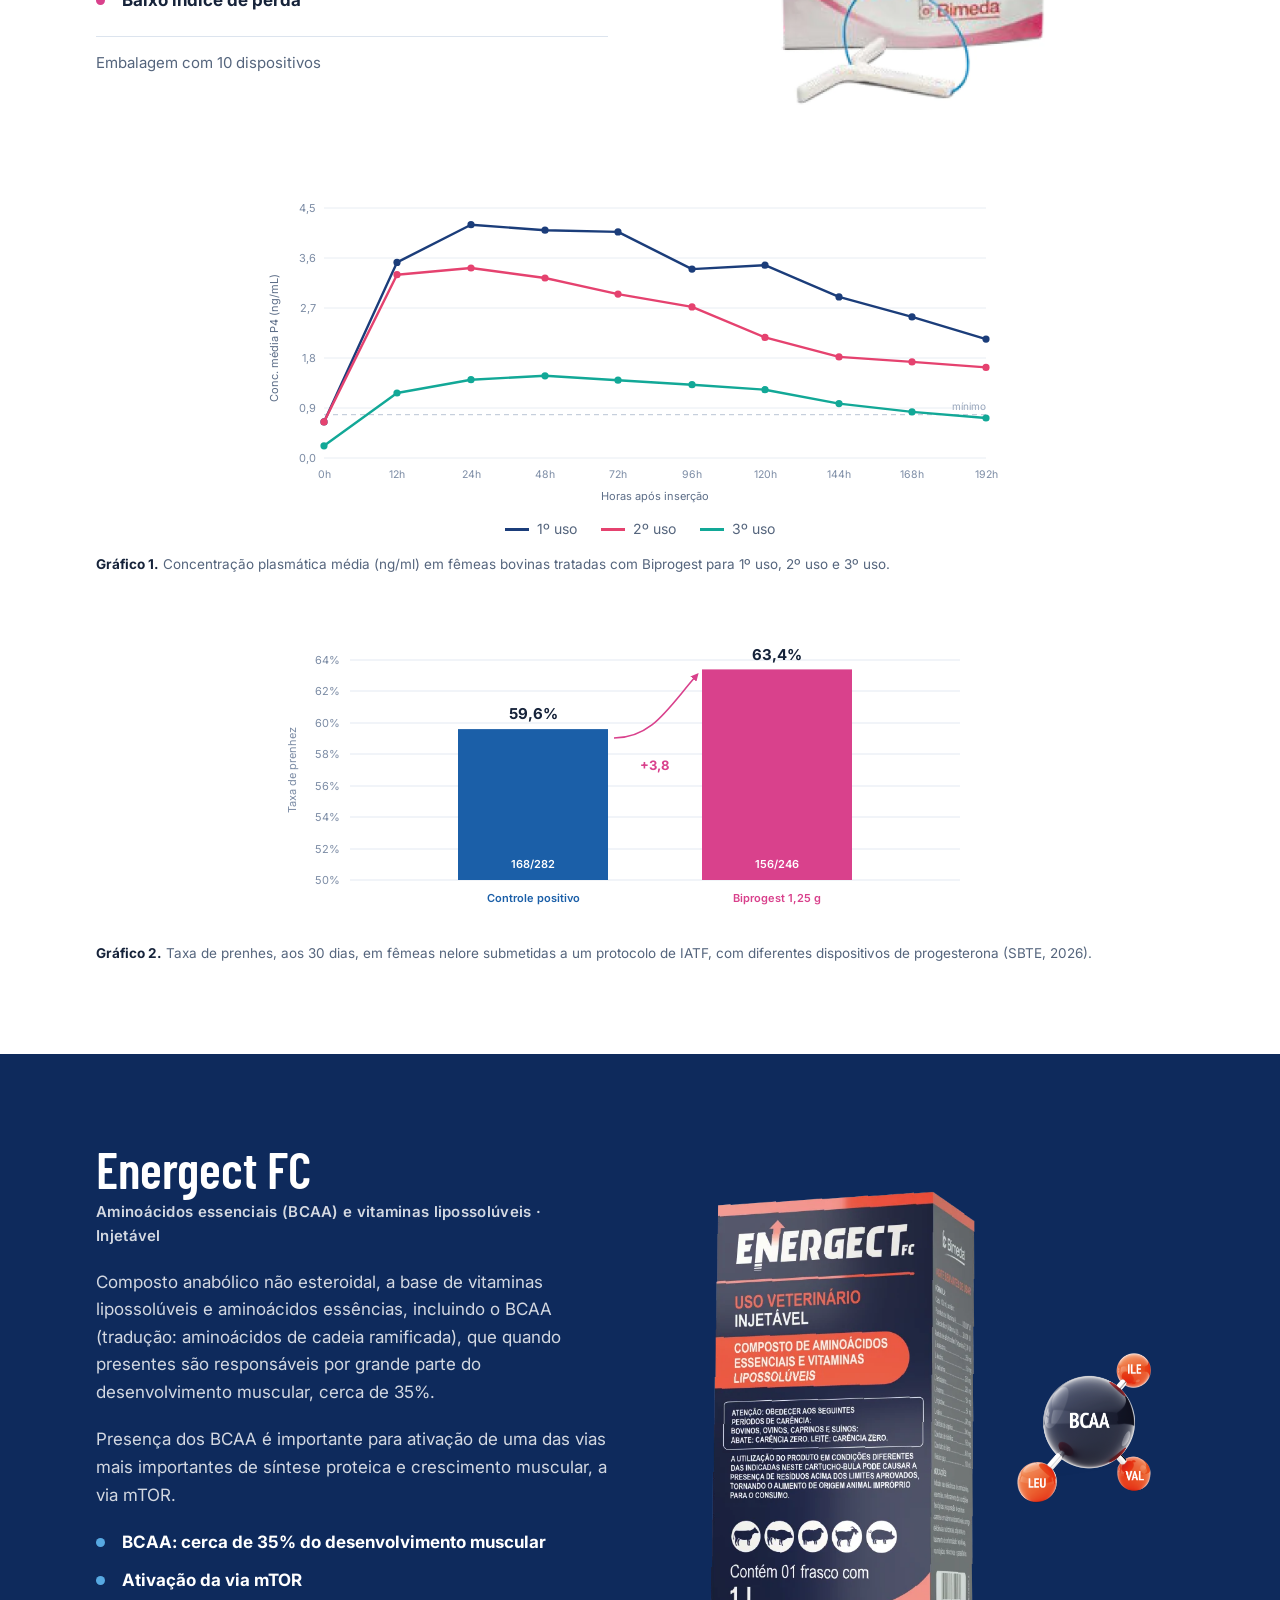
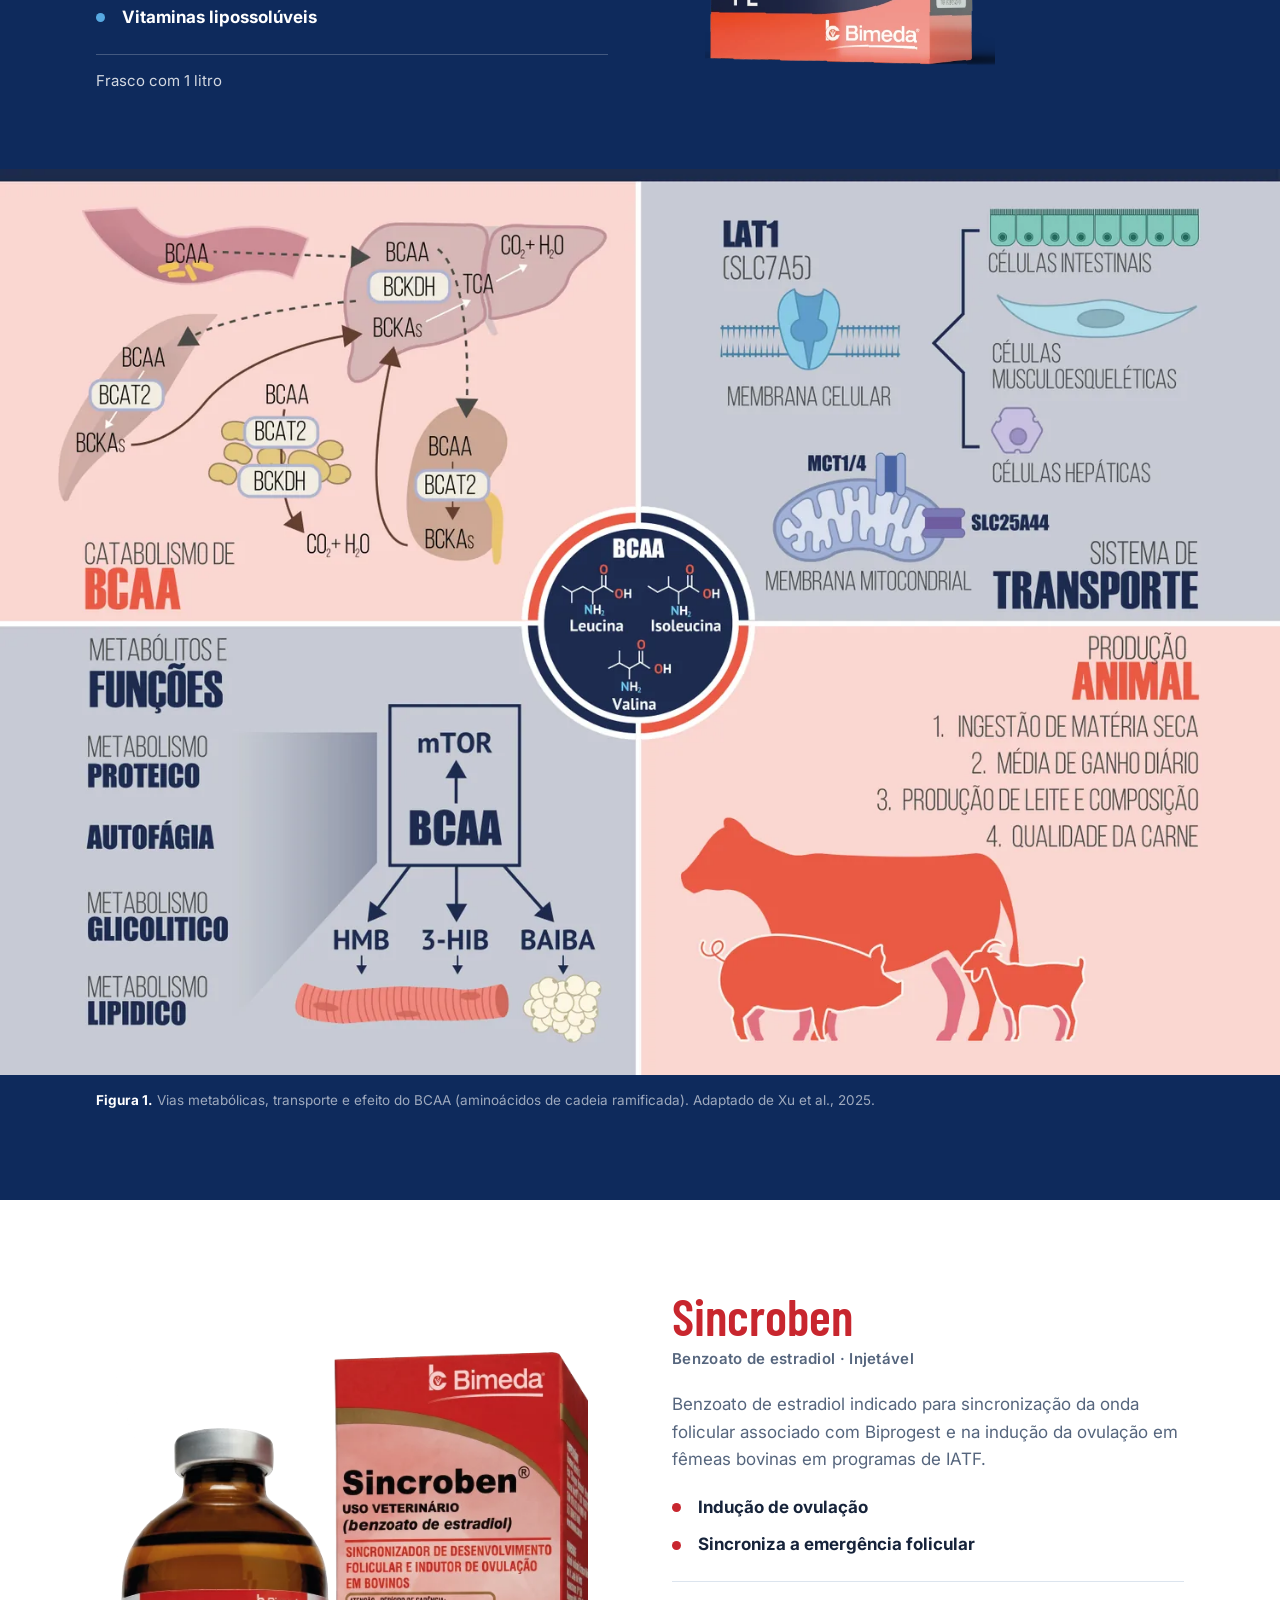
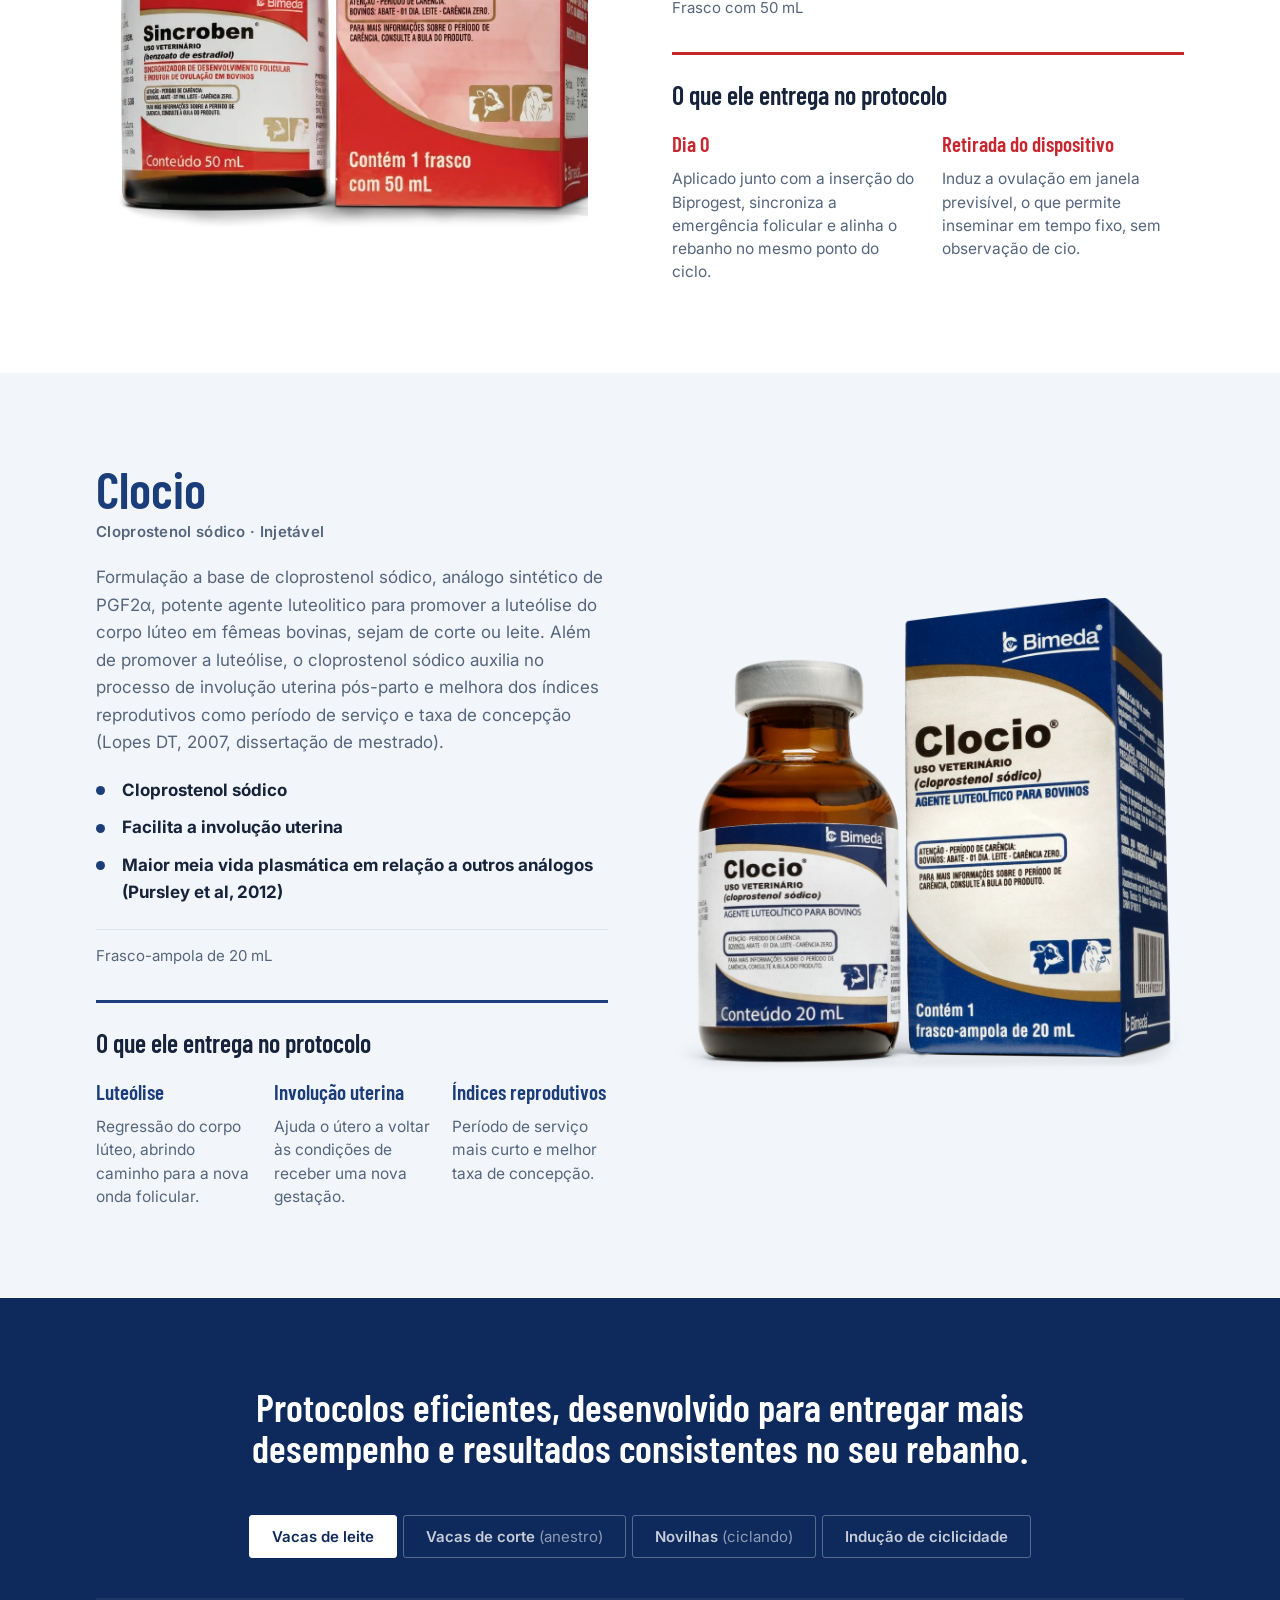
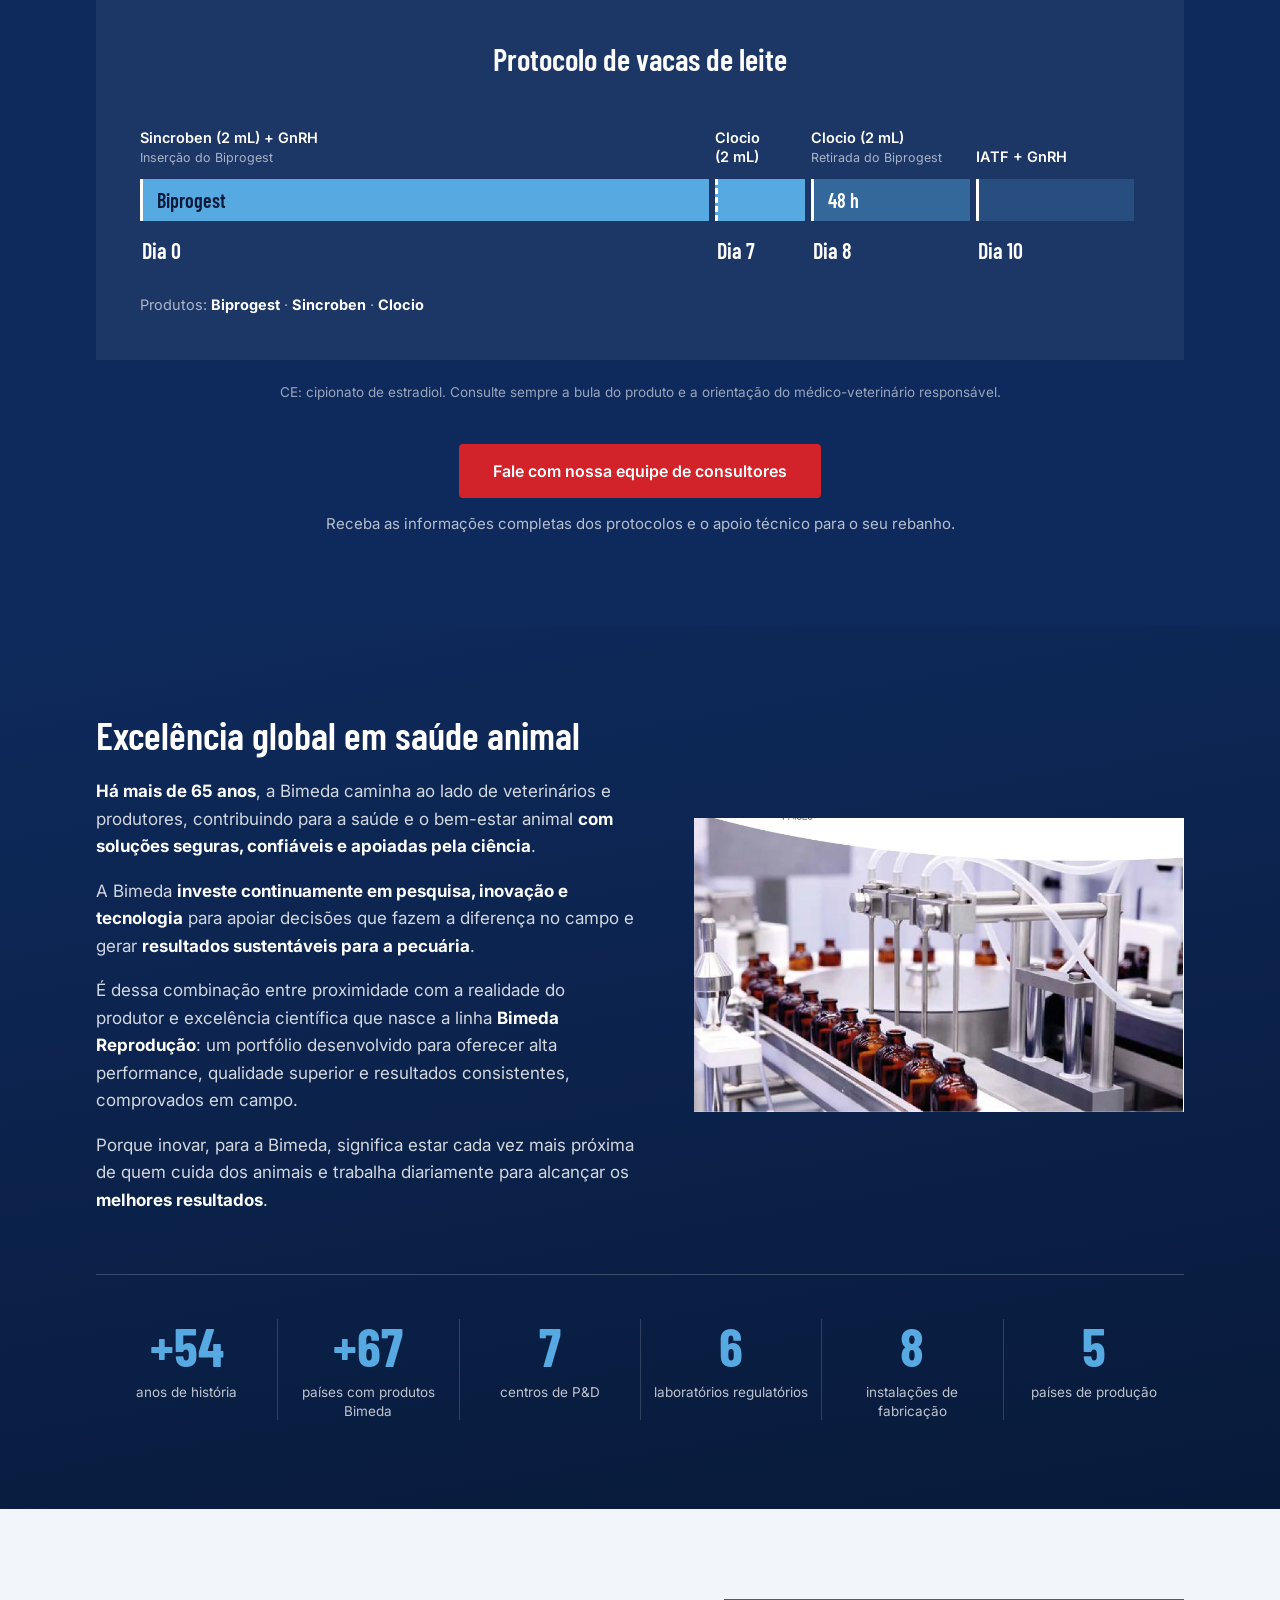
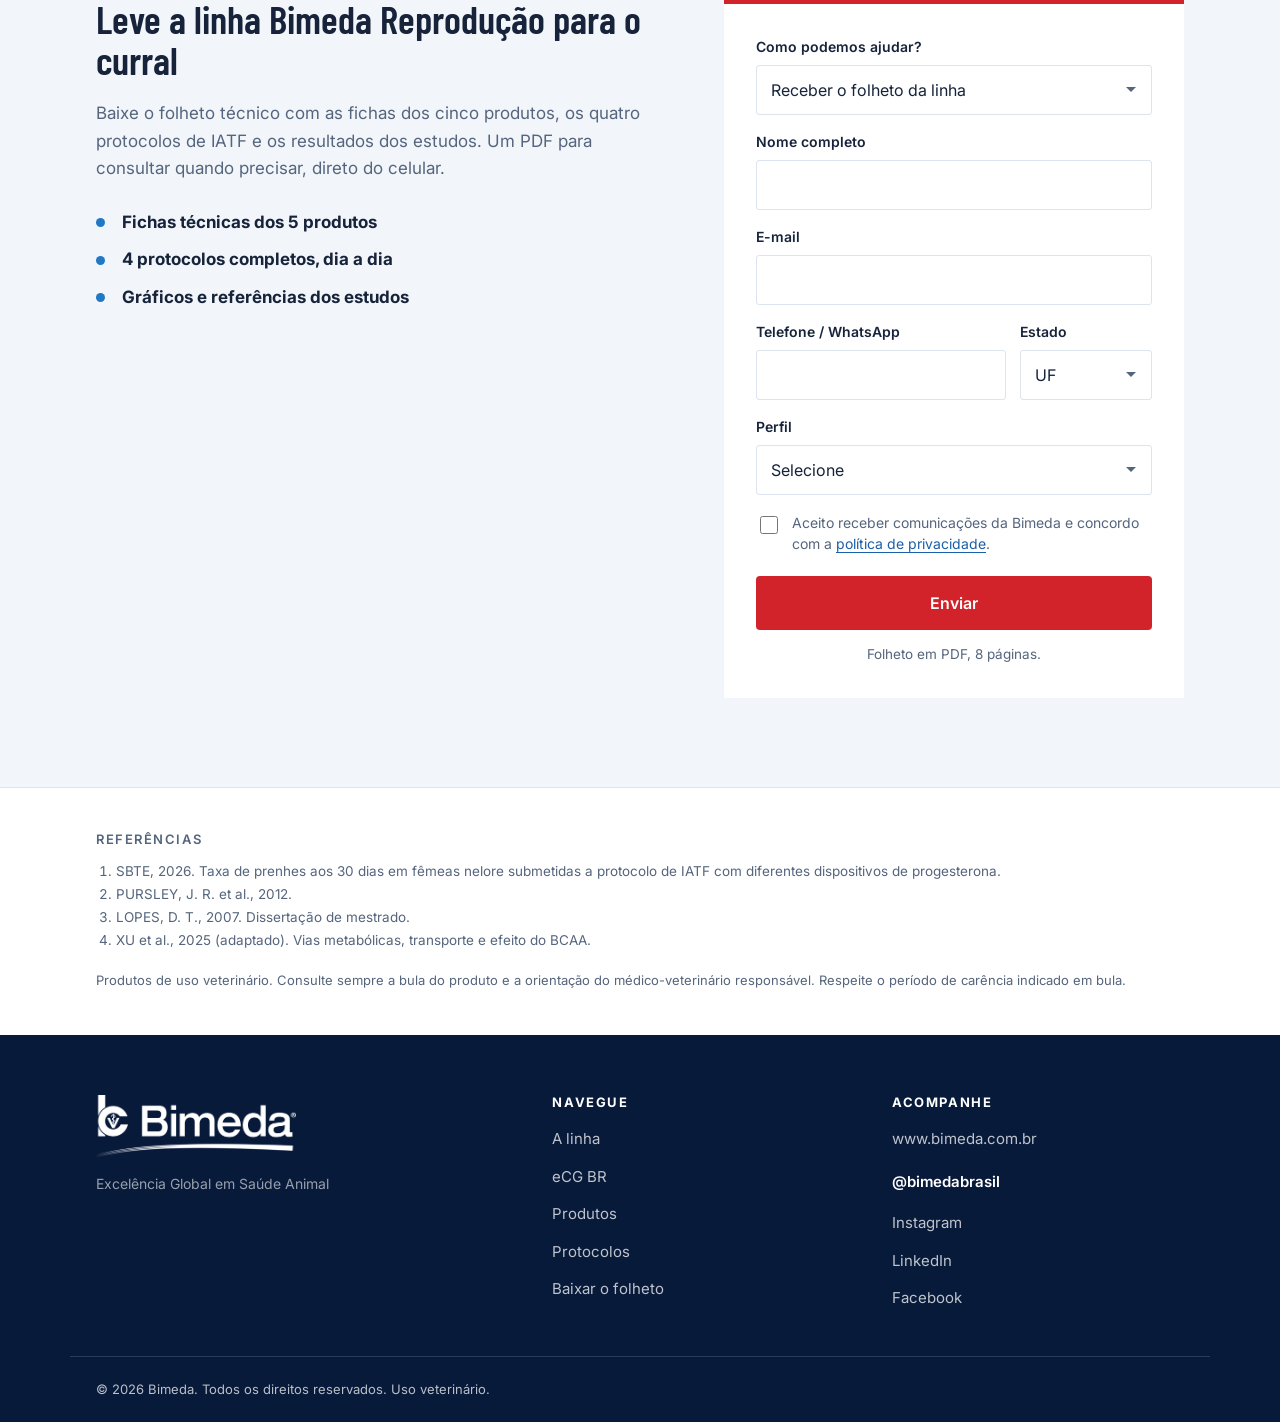
==== commit cc175fc0: "Revert "Refaz a foto de familia a partir dos pack shots originais" This reverts commit 82deab48d2f1a" ====
--- a/index.html
+++ b/index.html
@@ -192,8 +192,8 @@
       <picture>
         <source srcset="assets/img/produtos-familia.webp" type="image/webp">
         <img src="assets/img/produtos-familia.png"
-             alt="eCG BR, Biprogest, Energect FC, Sincroben e Clocio, linha Bimeda Reprodução"
-             width="2500" height="905" loading="lazy">
+             alt="eCG BR, Biprogest, Clocio, Sincroben e Energect FC, linha Bimeda Reprodução"
+             width="2215" height="761" loading="lazy">
       </picture>
     </div>
 
--- a/assets/css/style.css
+++ b/assets/css/style.css
@@ -207,7 +207,7 @@
    A LINHA
    ========================================================================== */
 .lineup{margin-bottom:44px}
-.lineup img{margin-inline:auto; max-height:360px; width:auto; object-fit:contain}
+.lineup img{margin-inline:auto; max-height:340px; width:auto; object-fit:contain}
 .index{
   list-style:none; display:grid; grid-template-columns:repeat(5,1fr);
   border-top:1px solid var(--line);
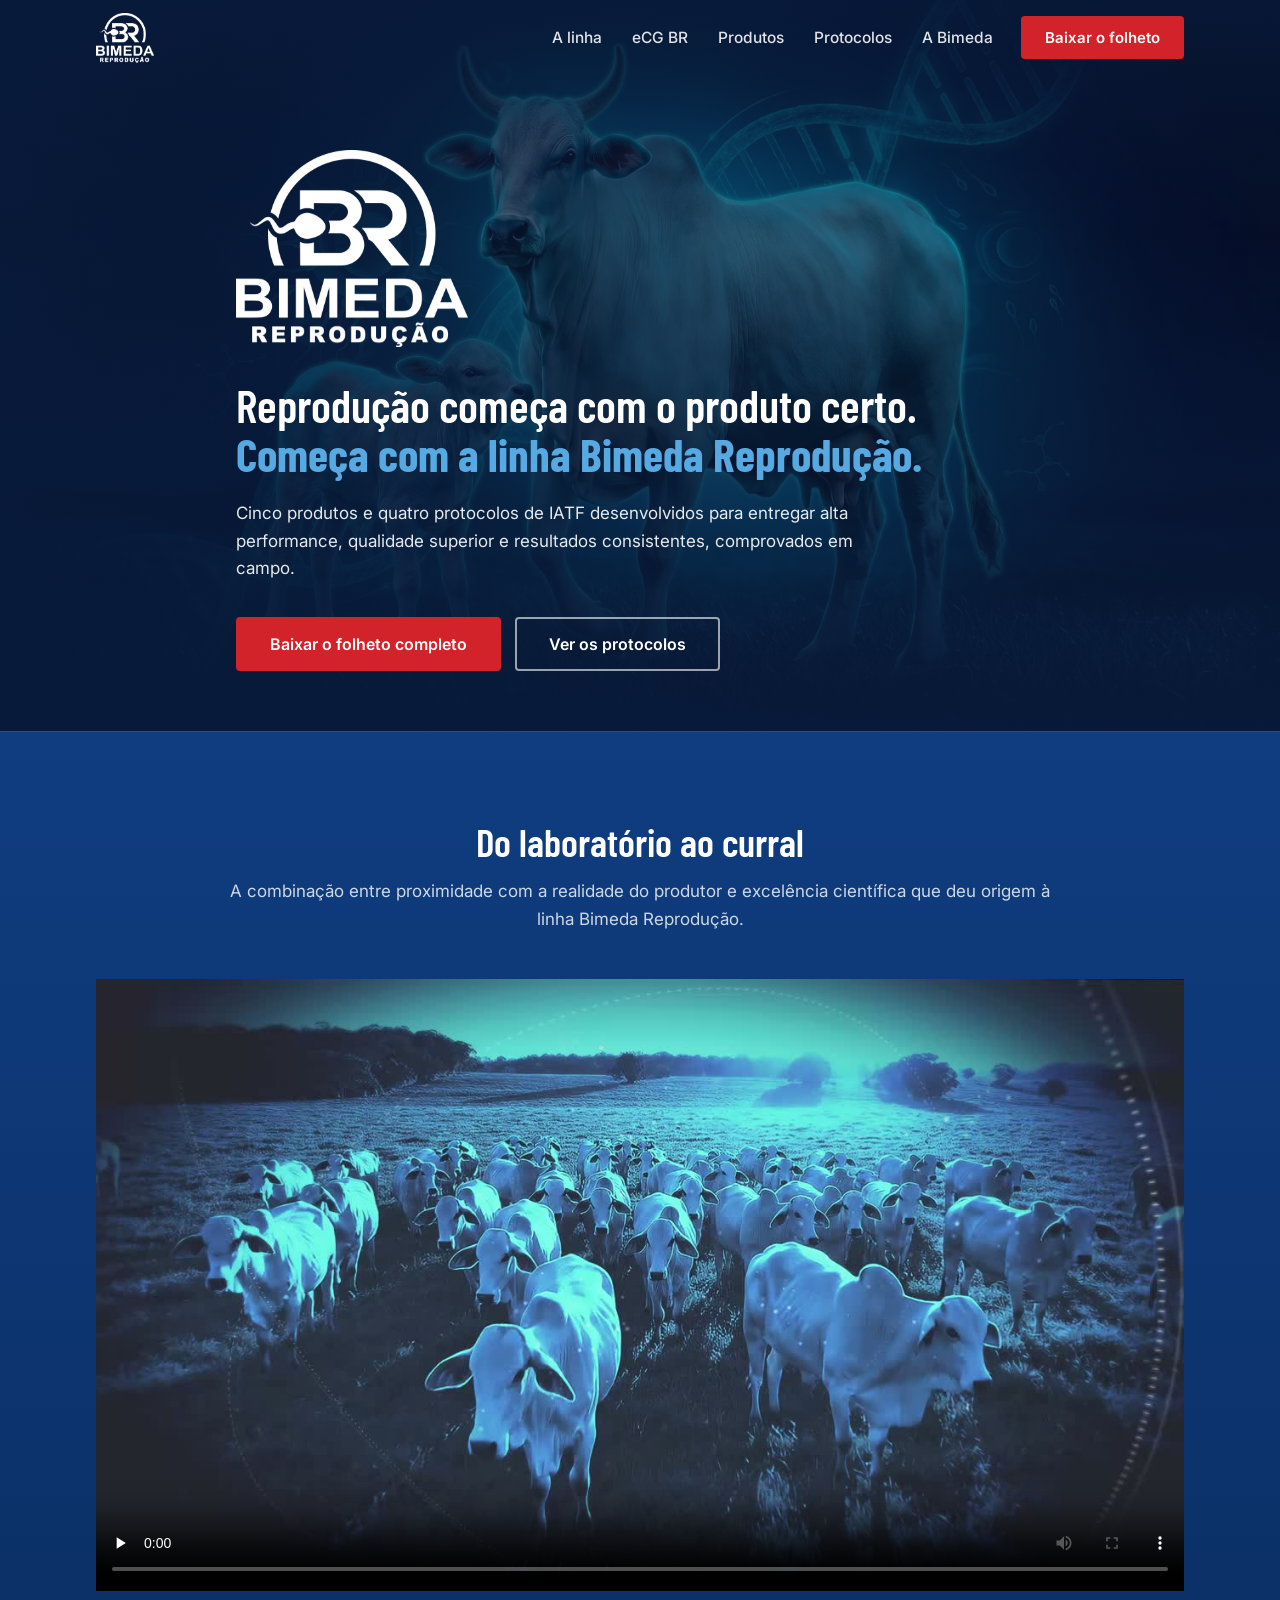
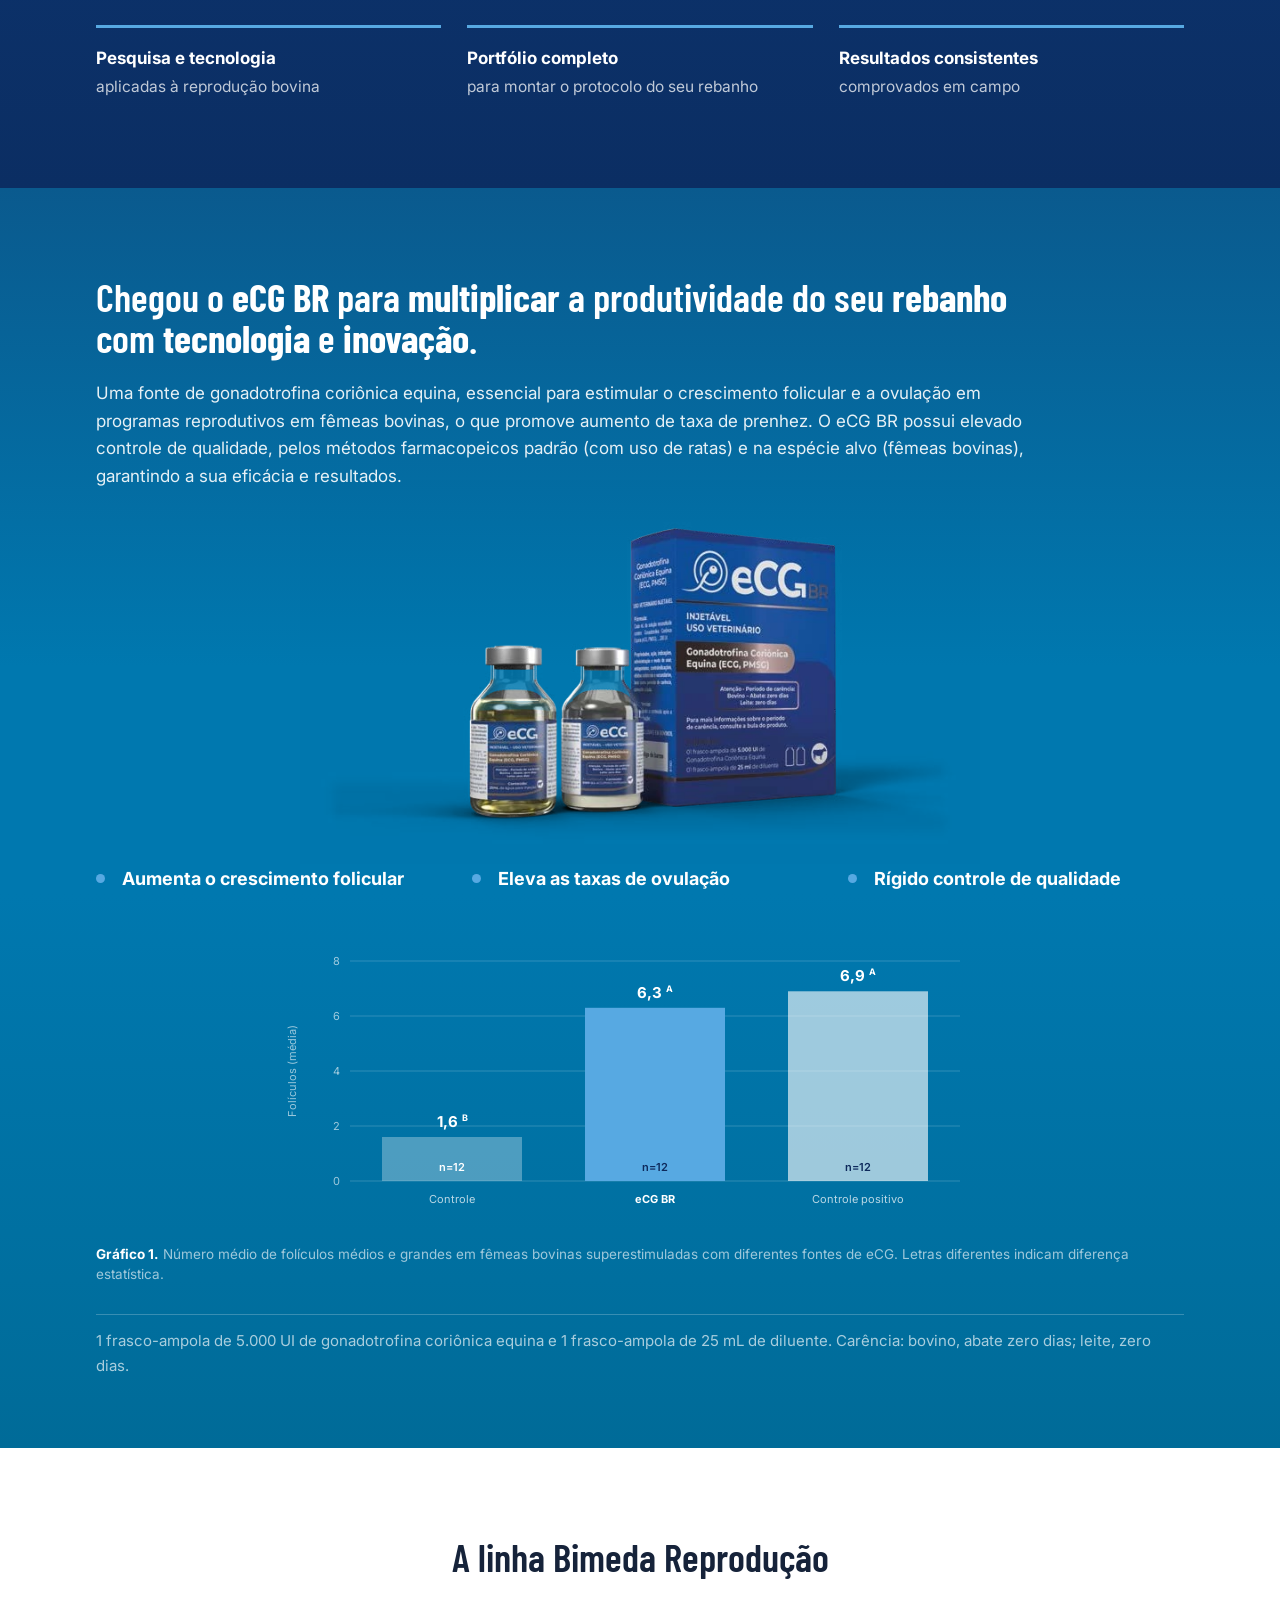
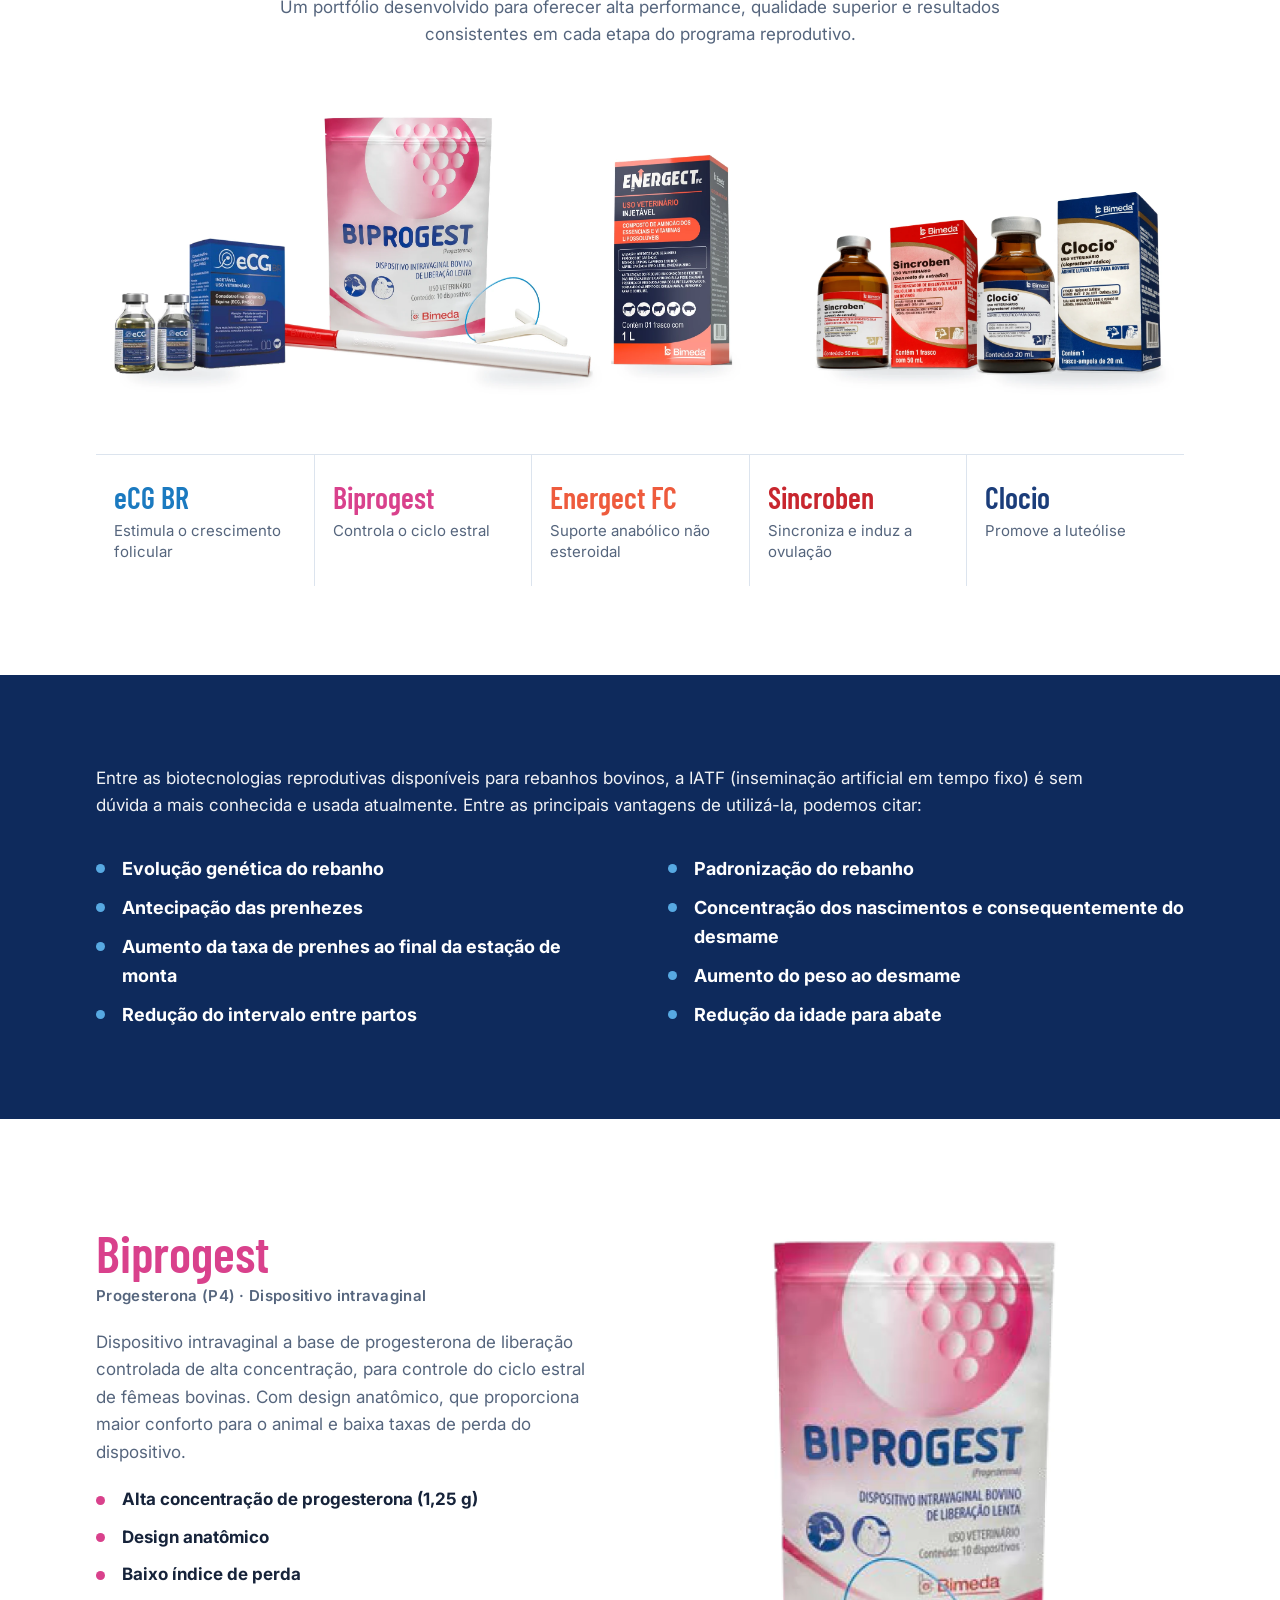
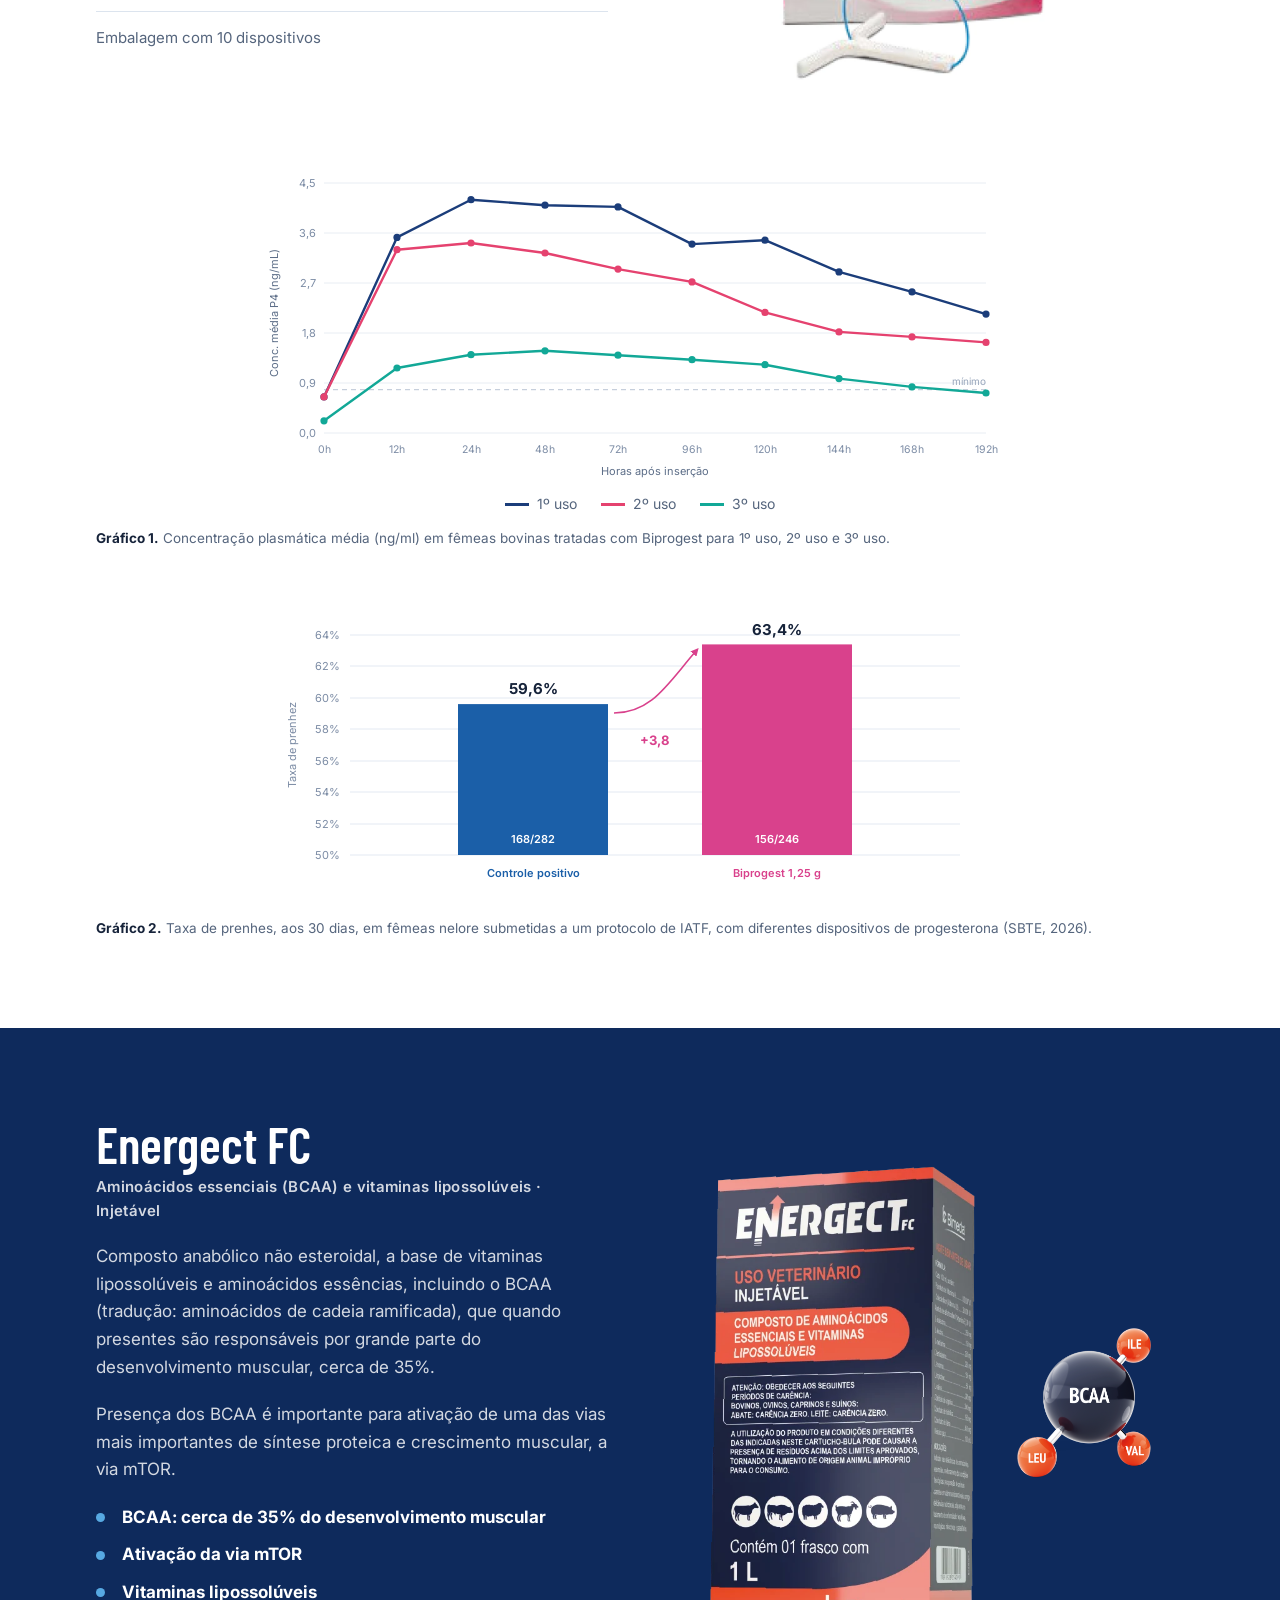
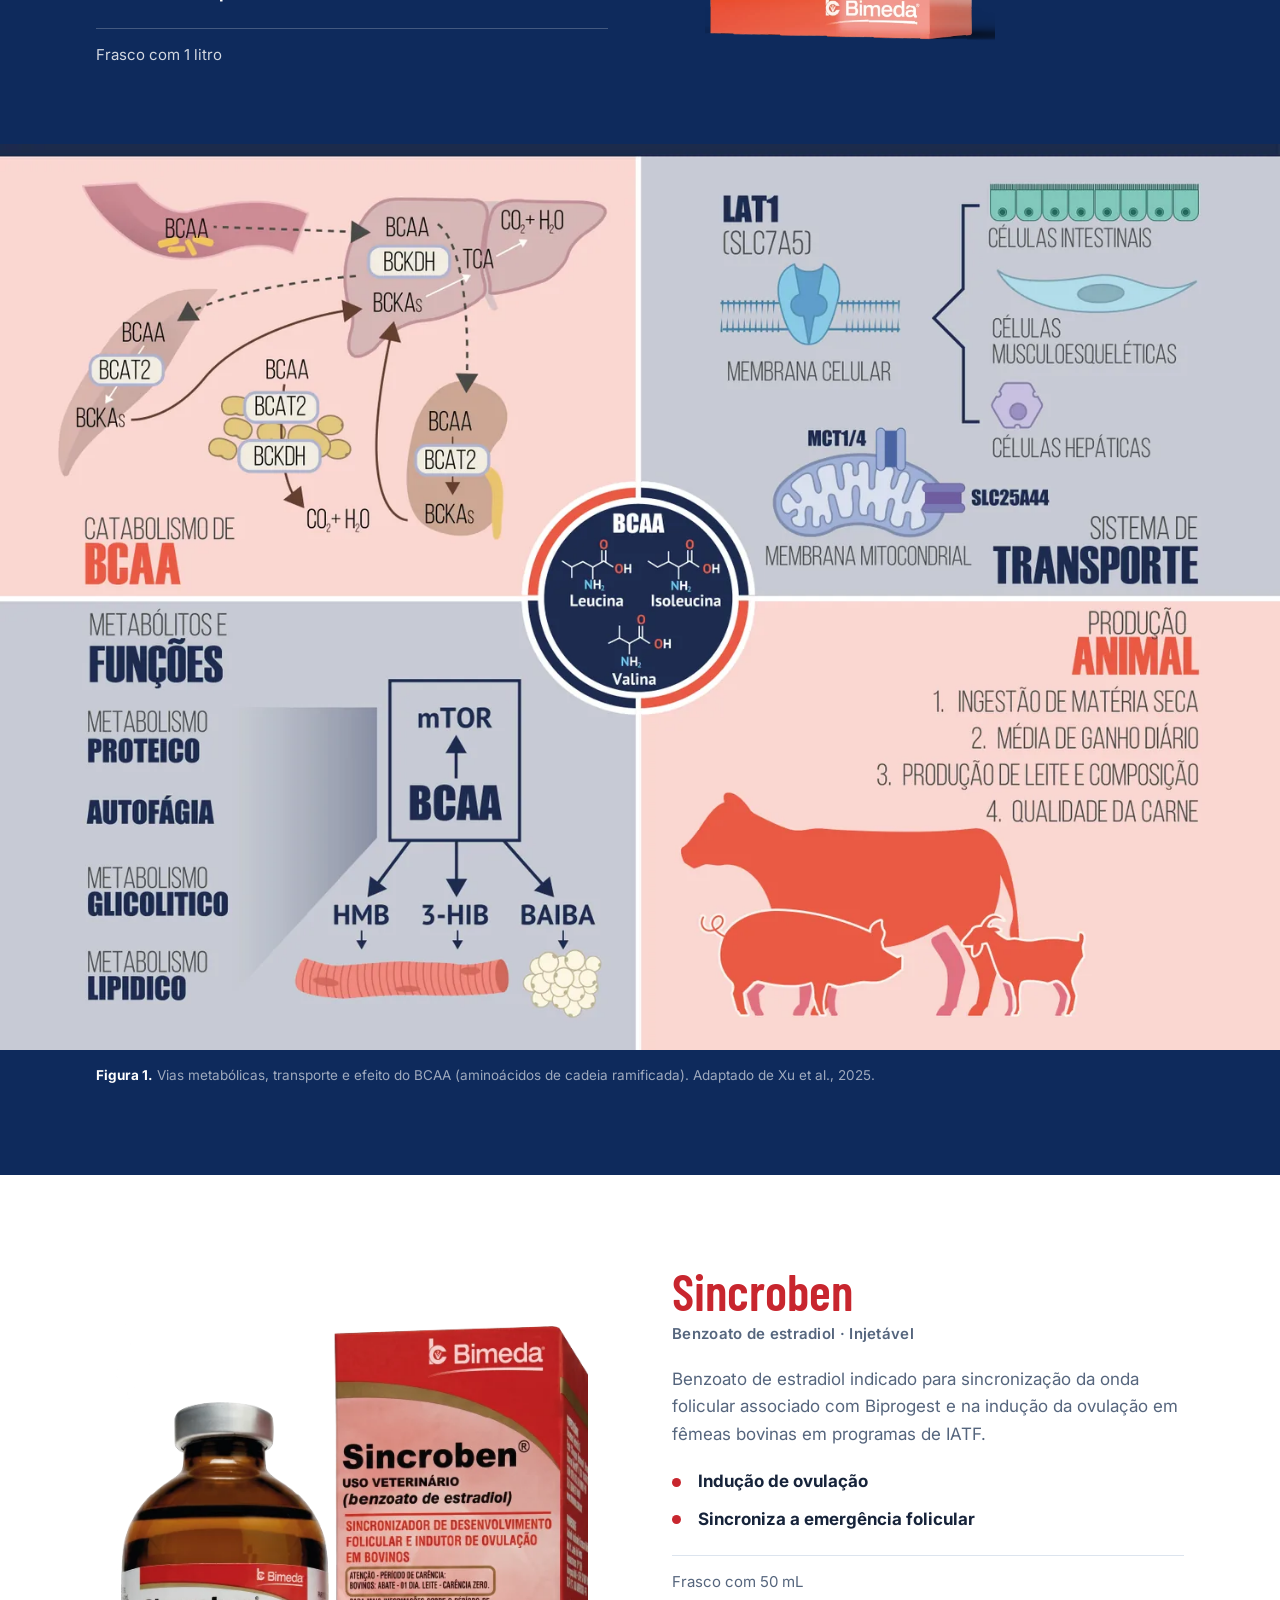
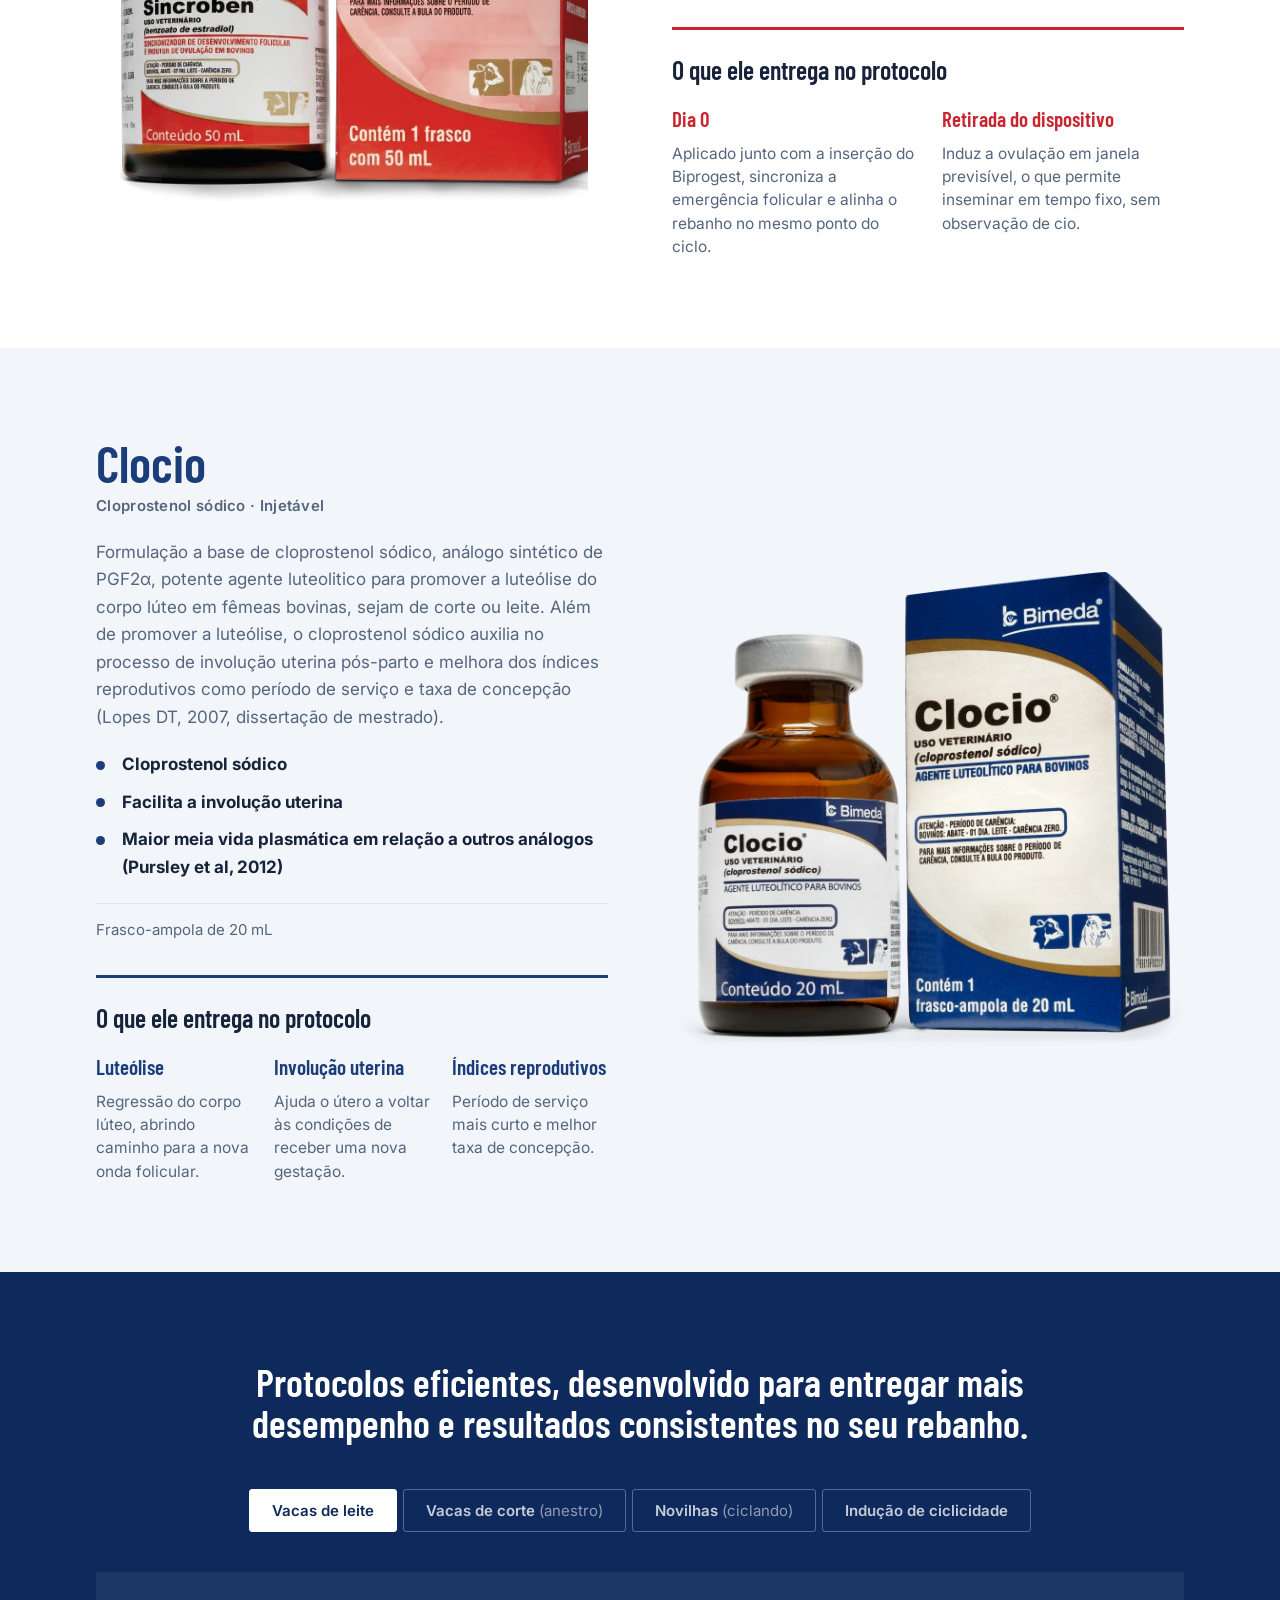
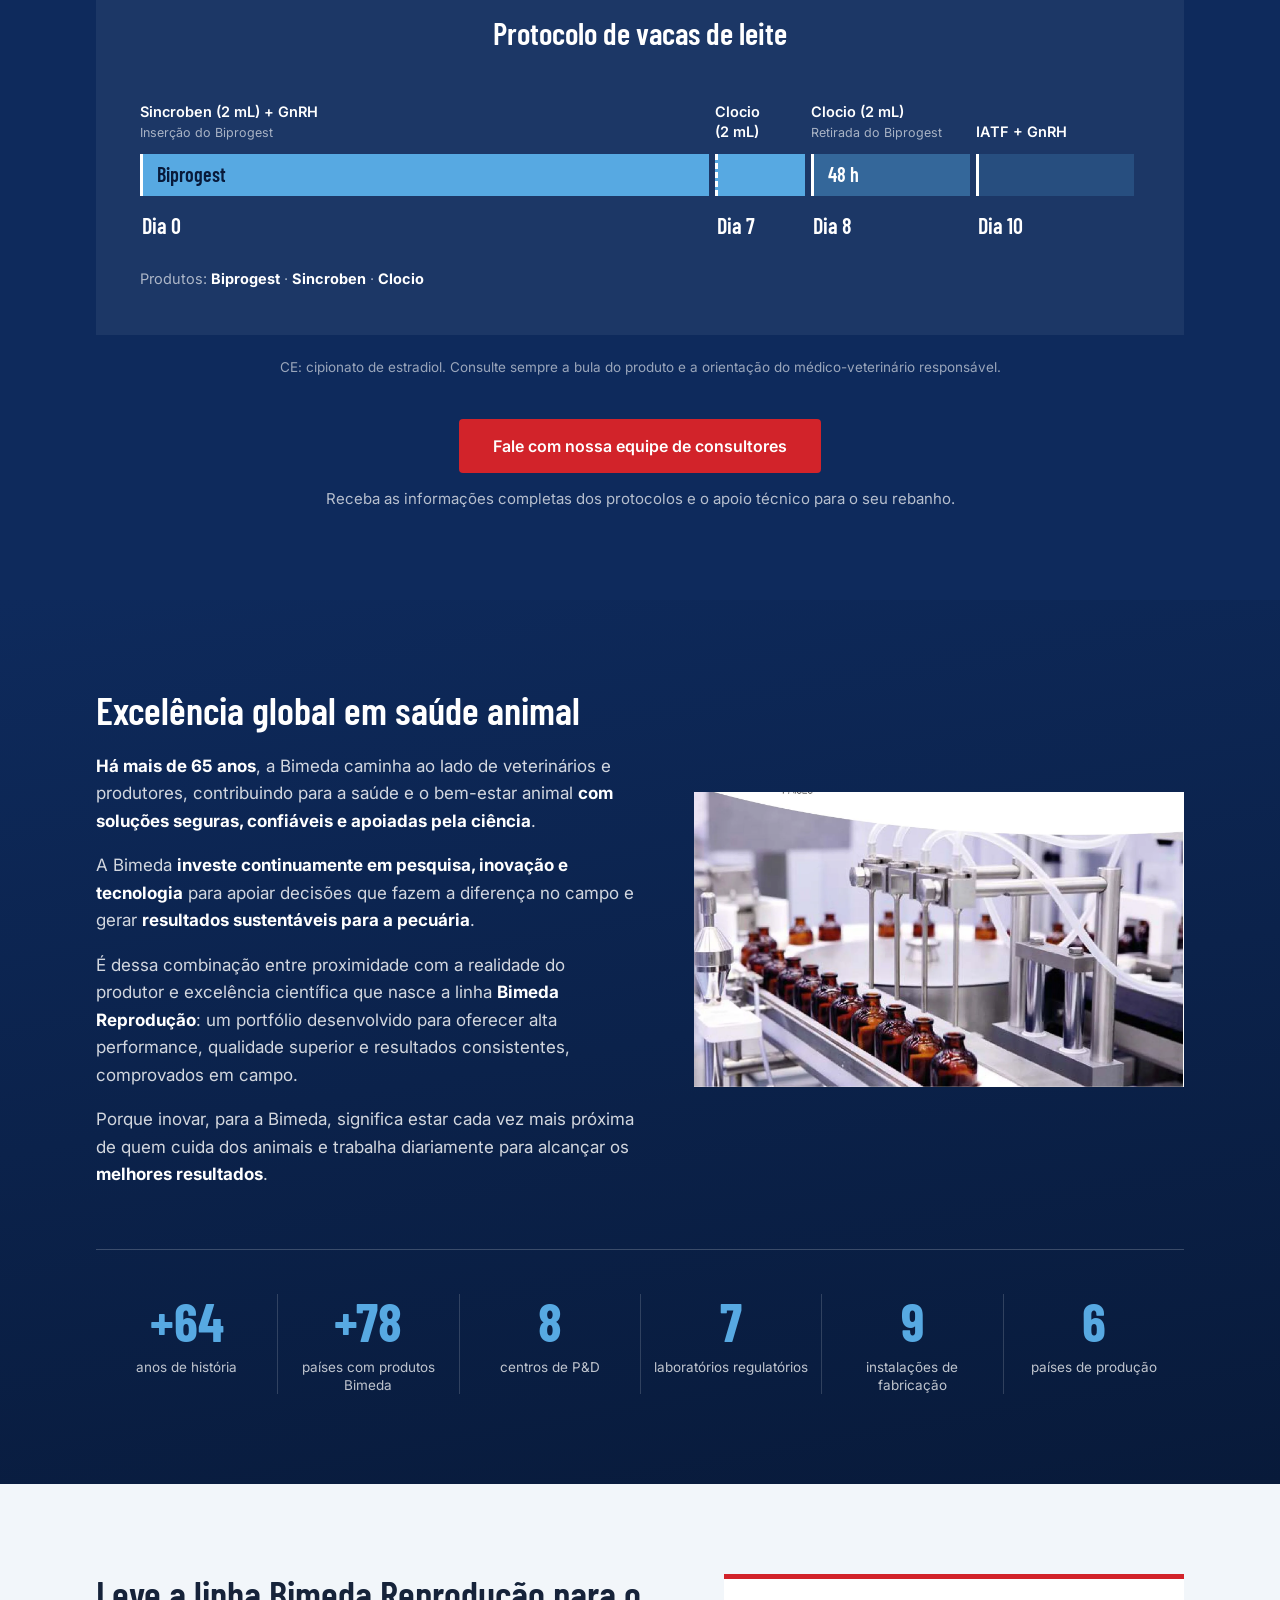
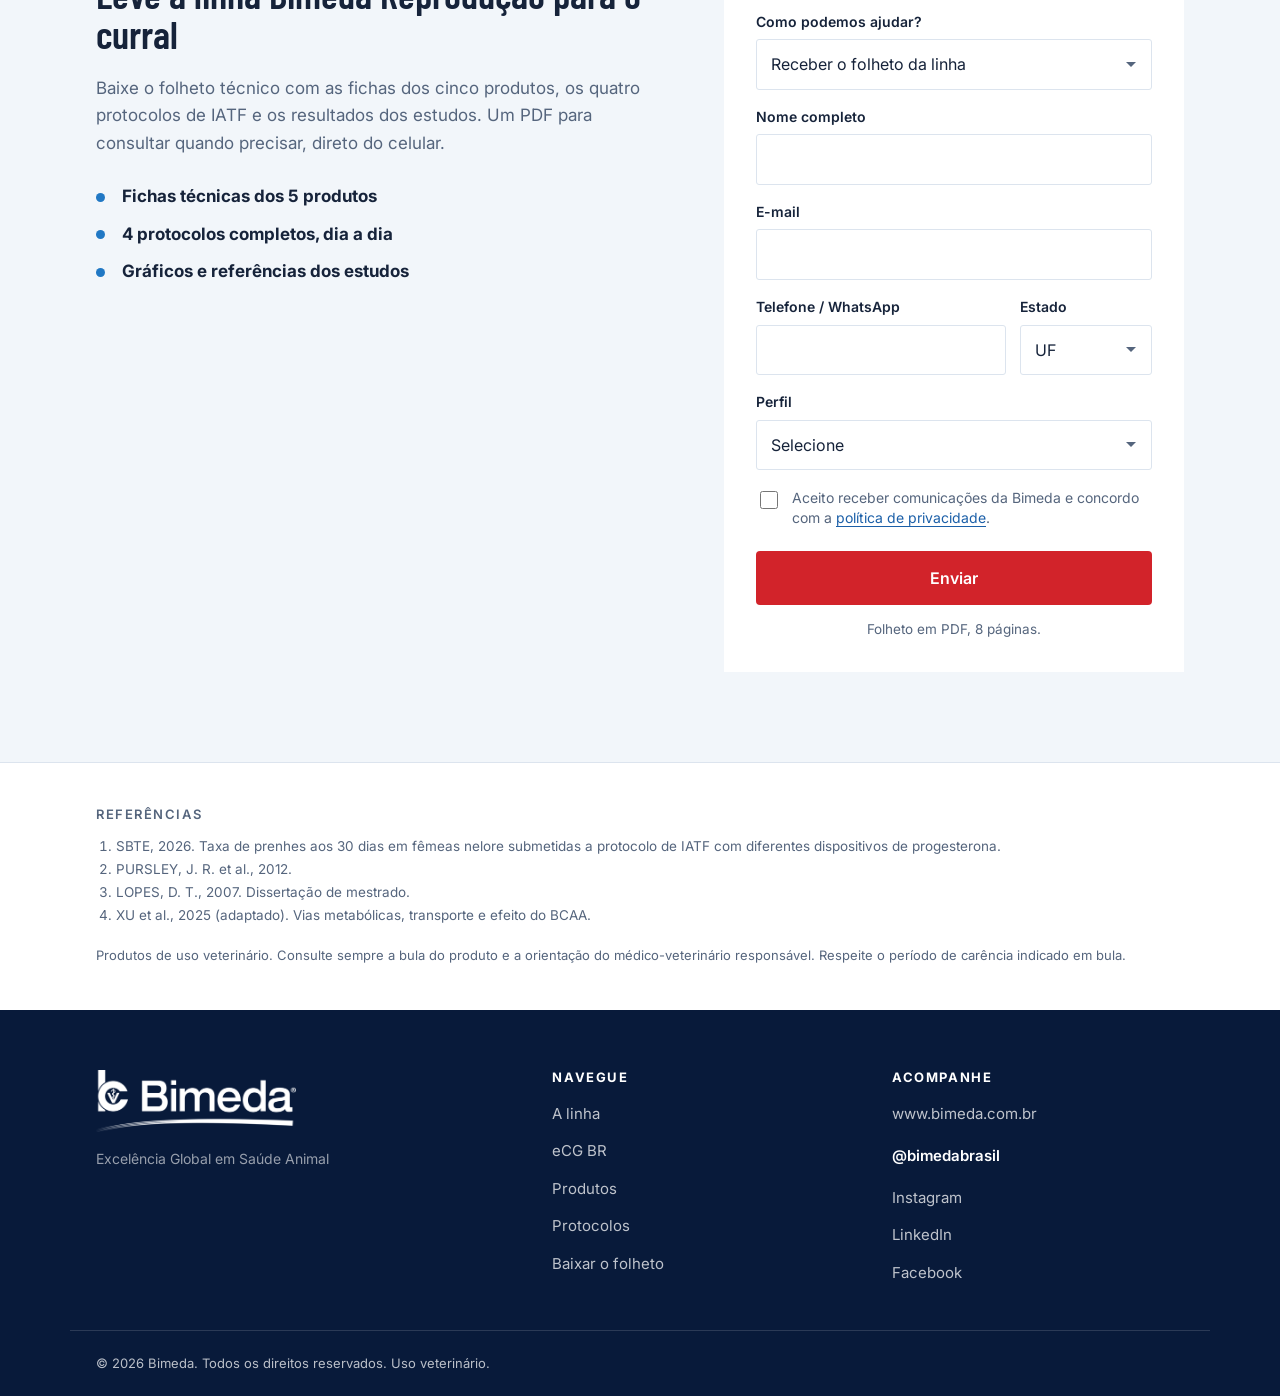
==== commit 4a1f461b: "Refaz a foto de familia sem tocar em pixel de produto Tentativa anterior no Higgsfield (Nano Banana " ====
--- a/index.html
+++ b/index.html
@@ -192,8 +192,8 @@
       <picture>
         <source srcset="assets/img/produtos-familia.webp" type="image/webp">
         <img src="assets/img/produtos-familia.png"
-             alt="eCG BR, Biprogest, Clocio, Sincroben e Energect FC, linha Bimeda Reprodução"
-             width="2215" height="761" loading="lazy">
+             alt="eCG BR, Biprogest, Energect FC, Sincroben e Clocio, linha Bimeda Reprodução"
+             width="3631" height="1050" loading="lazy">
       </picture>
     </div>
 
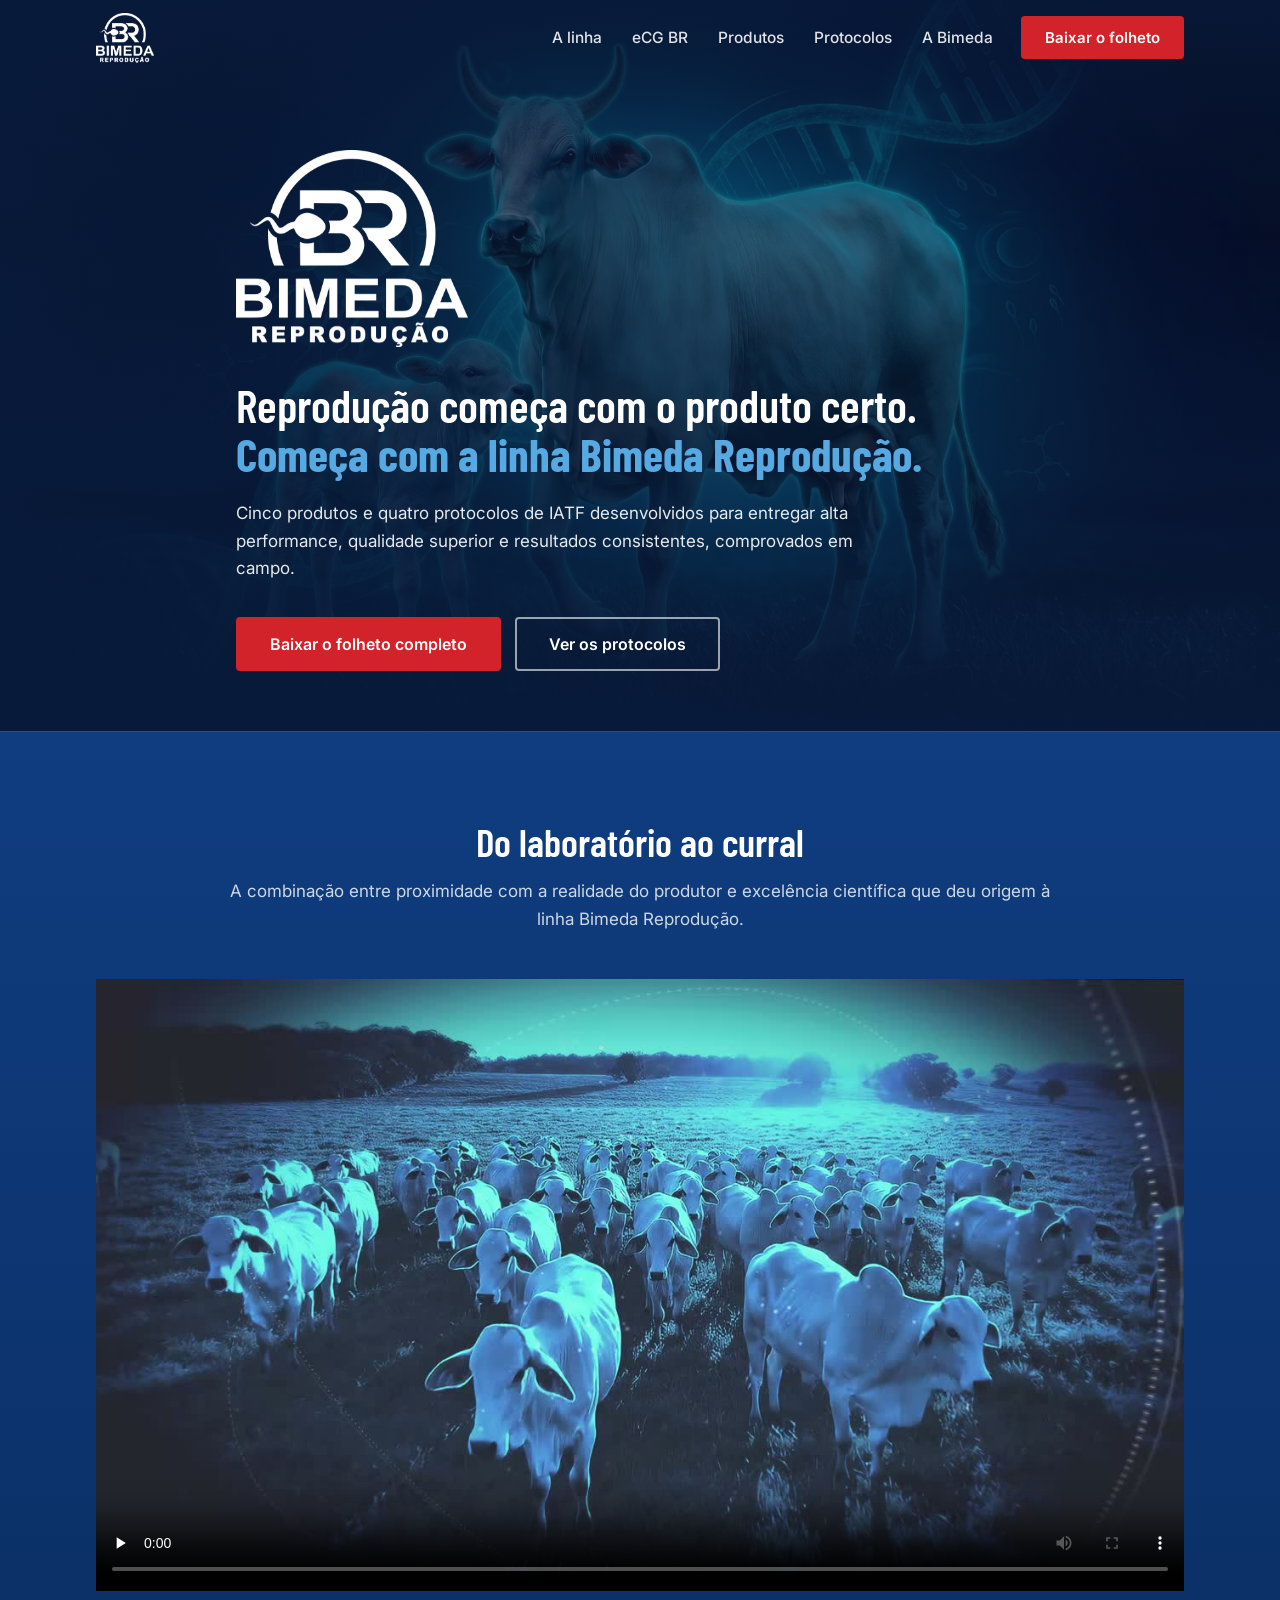
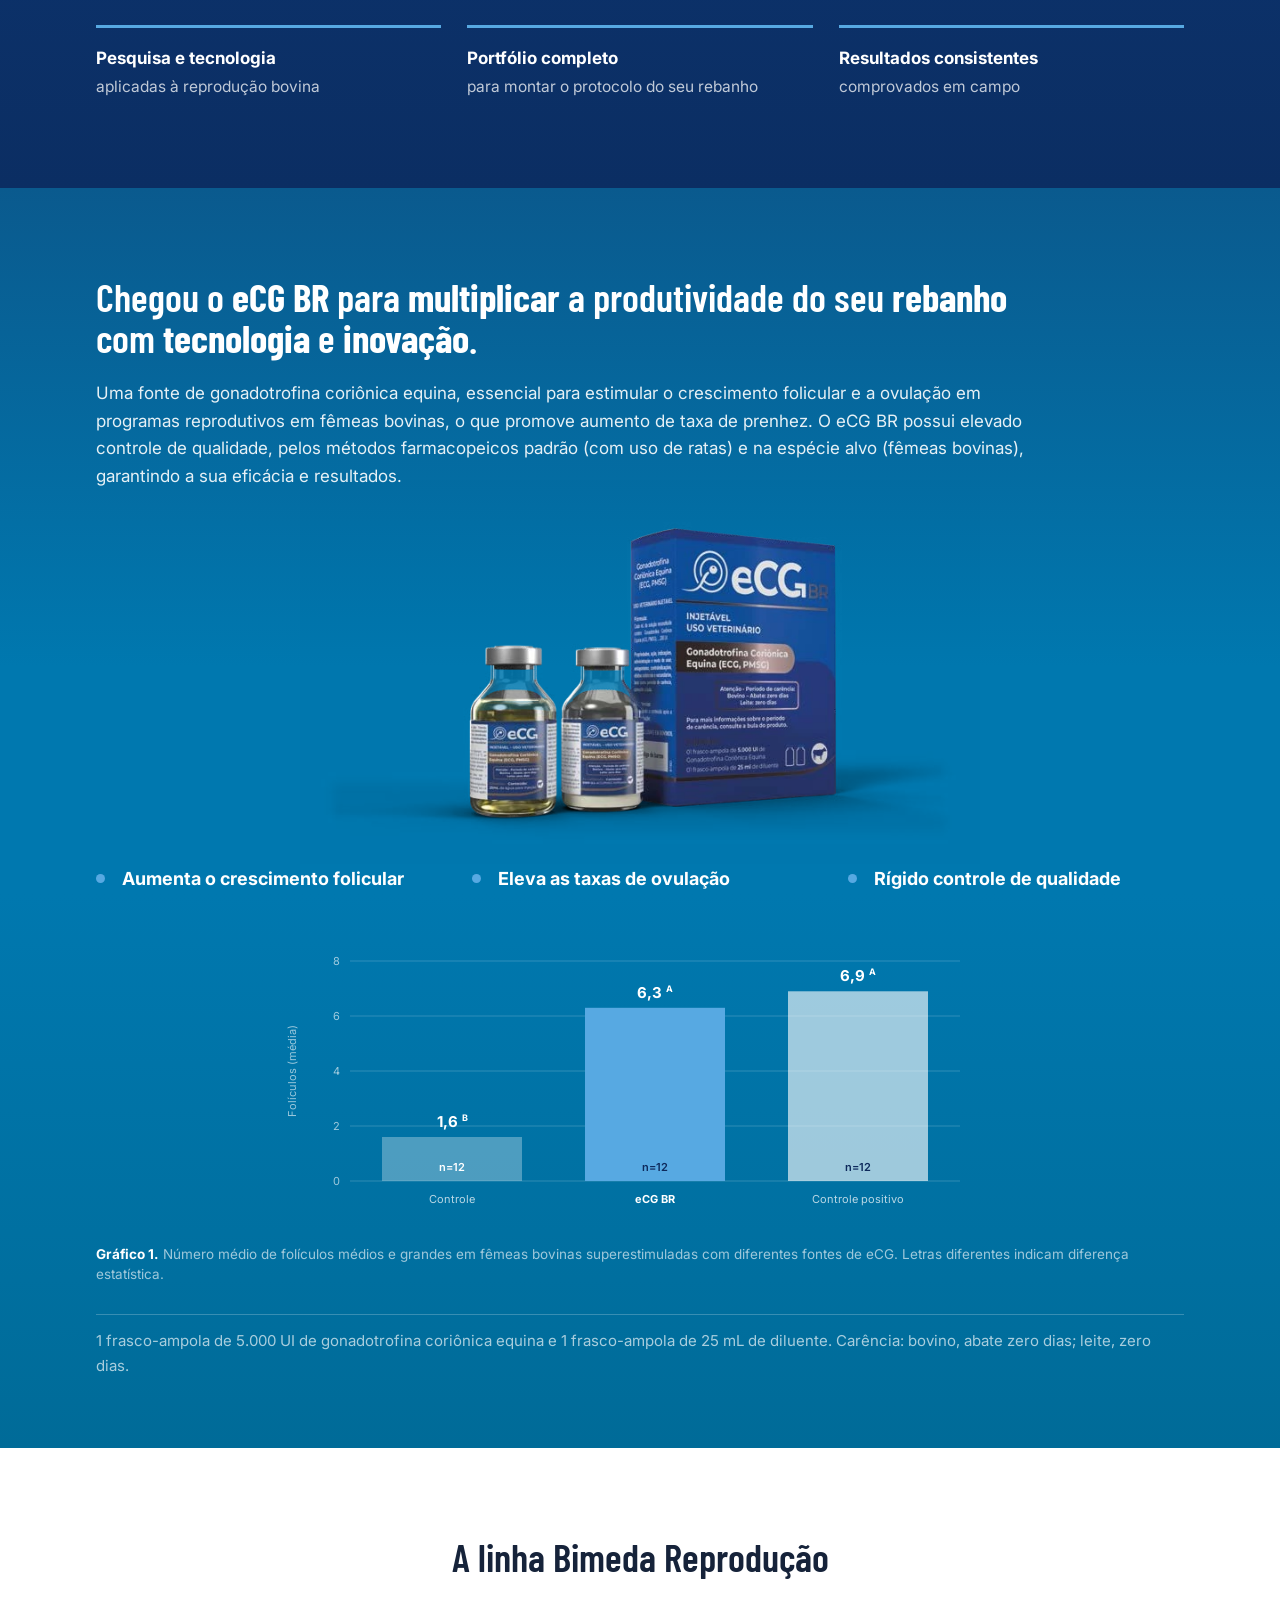
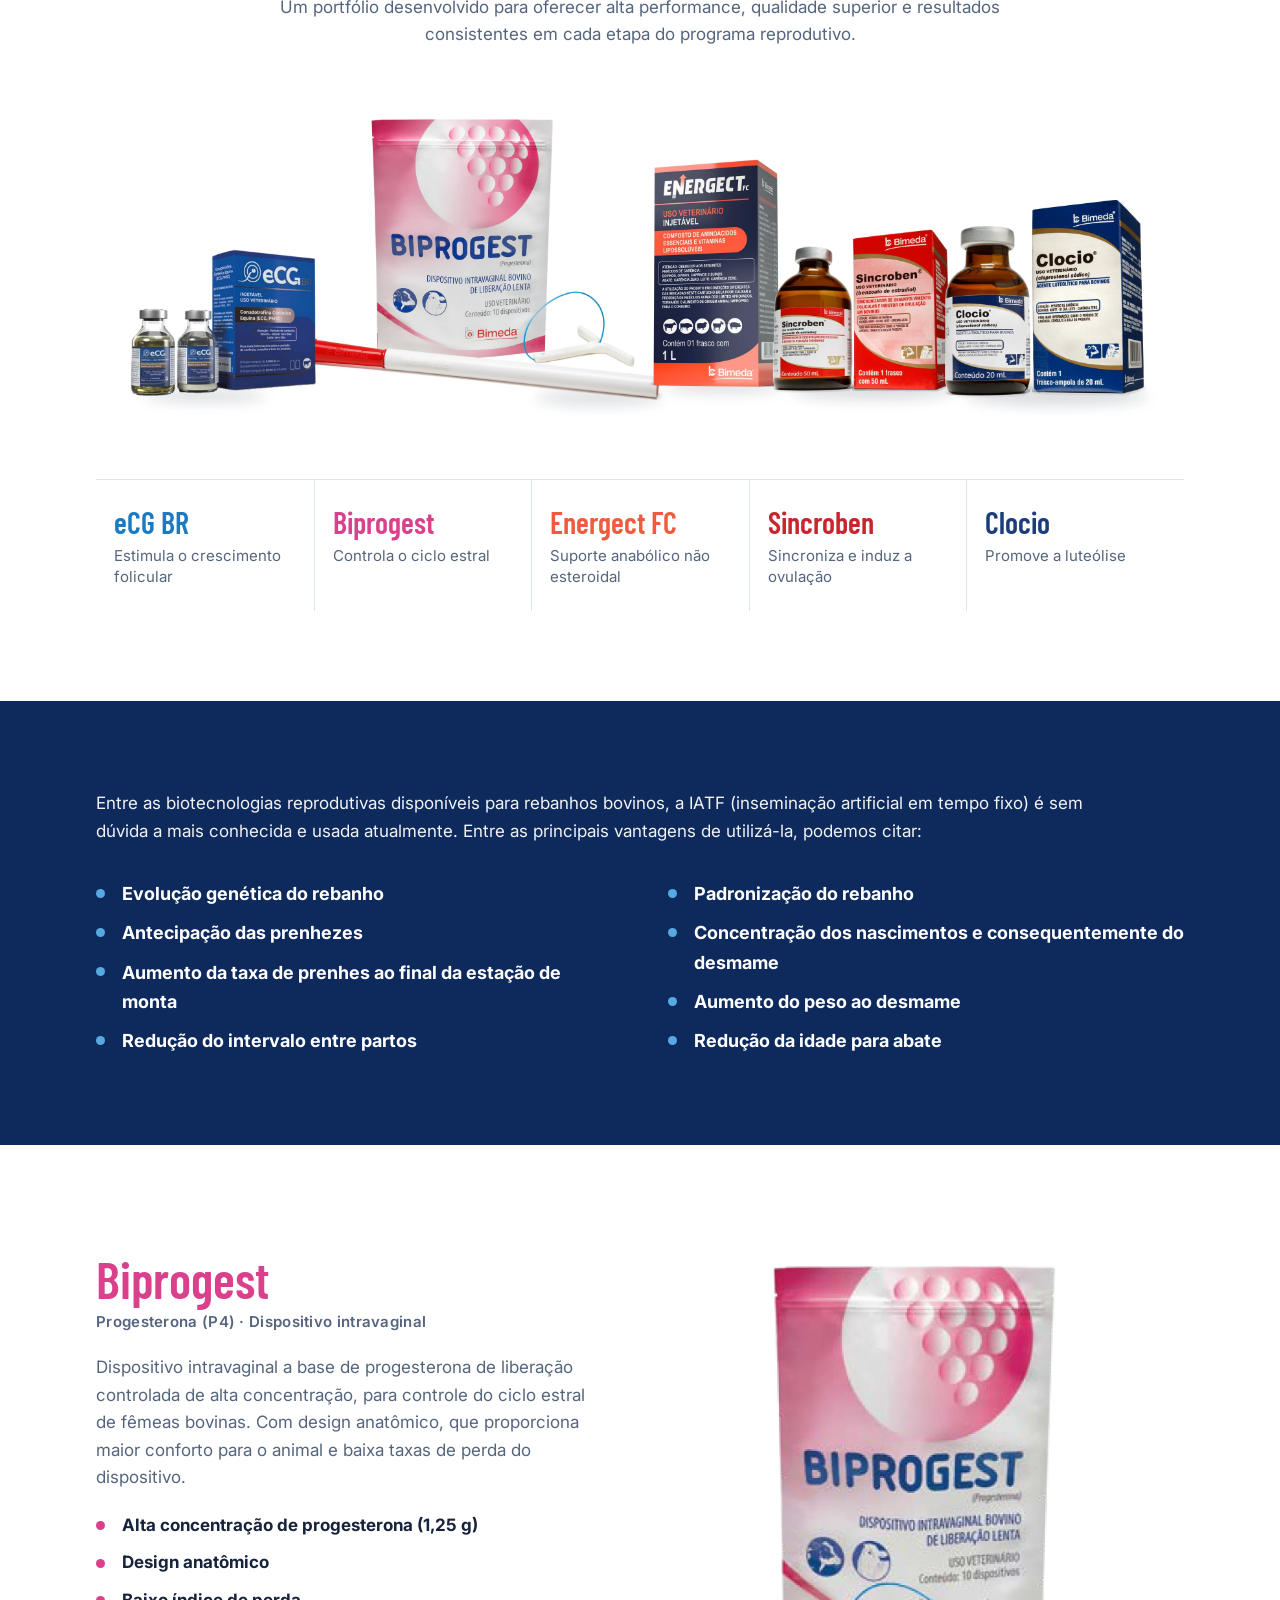
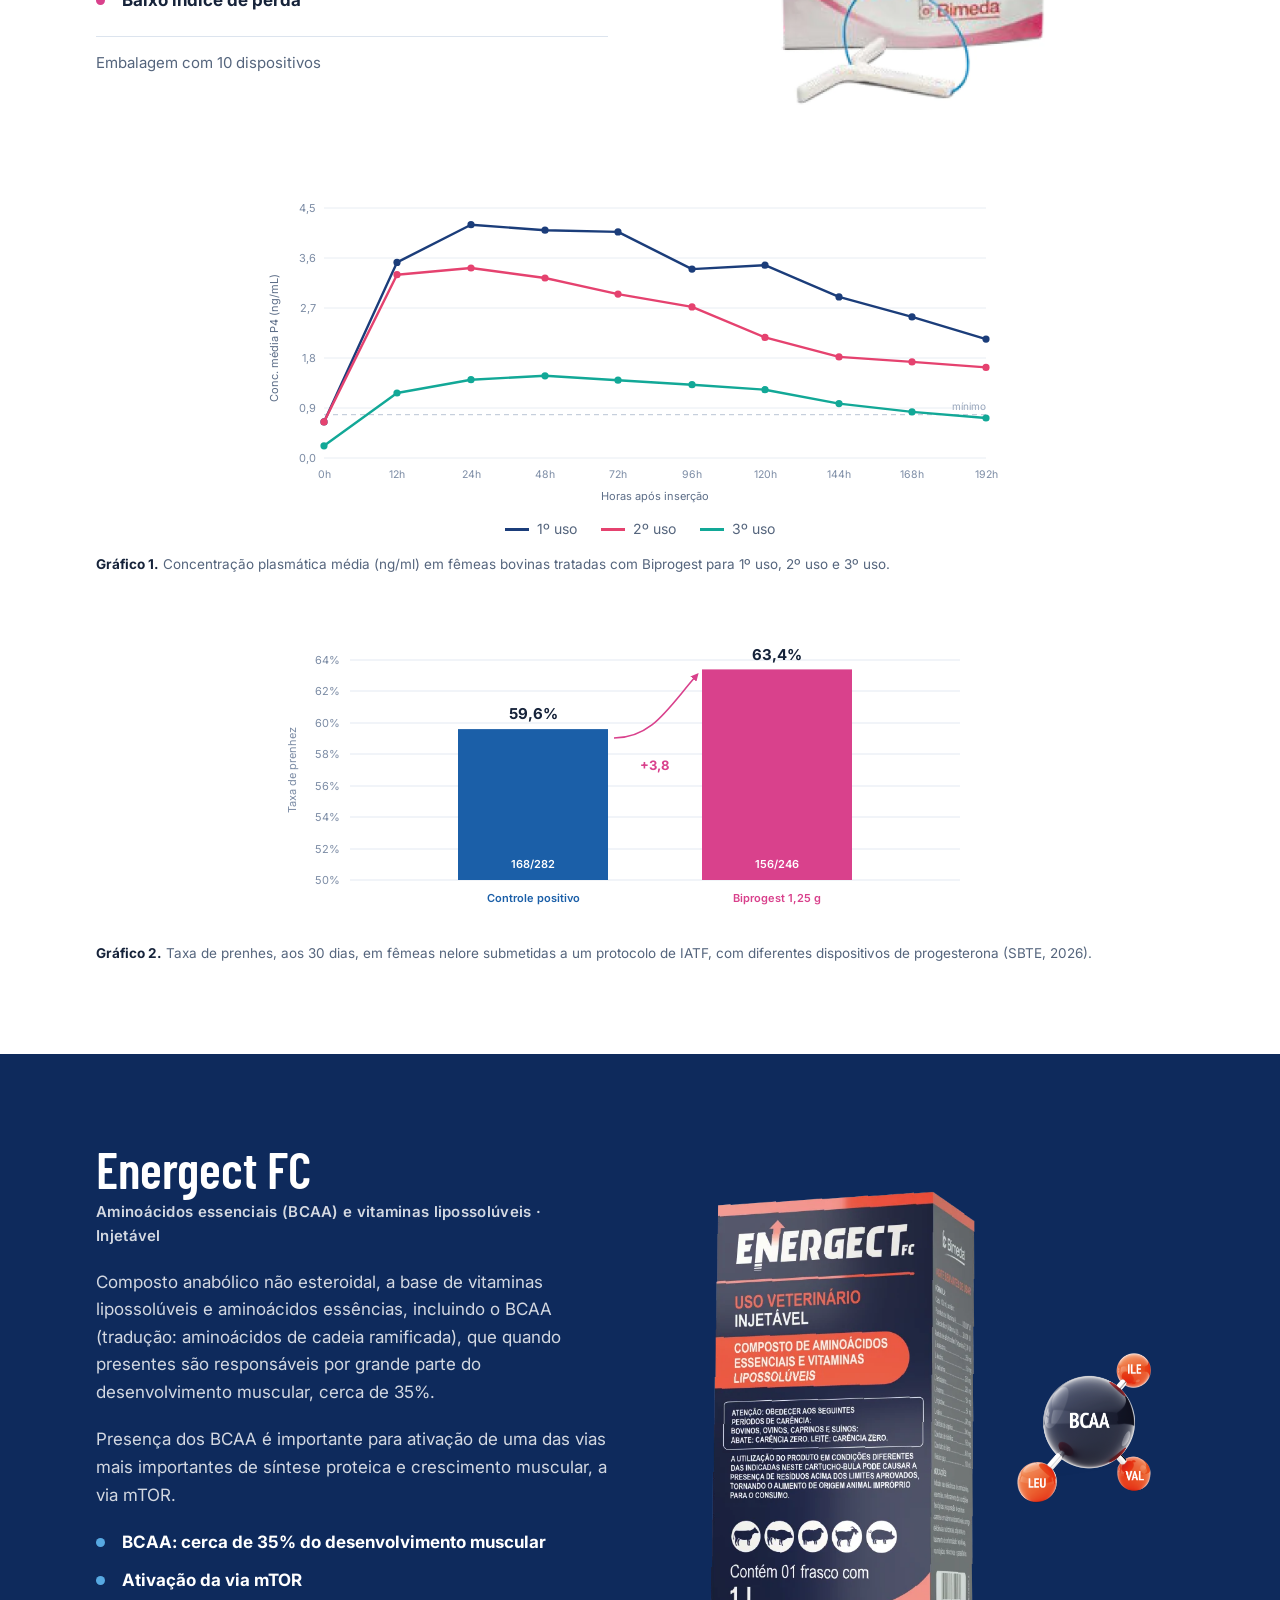
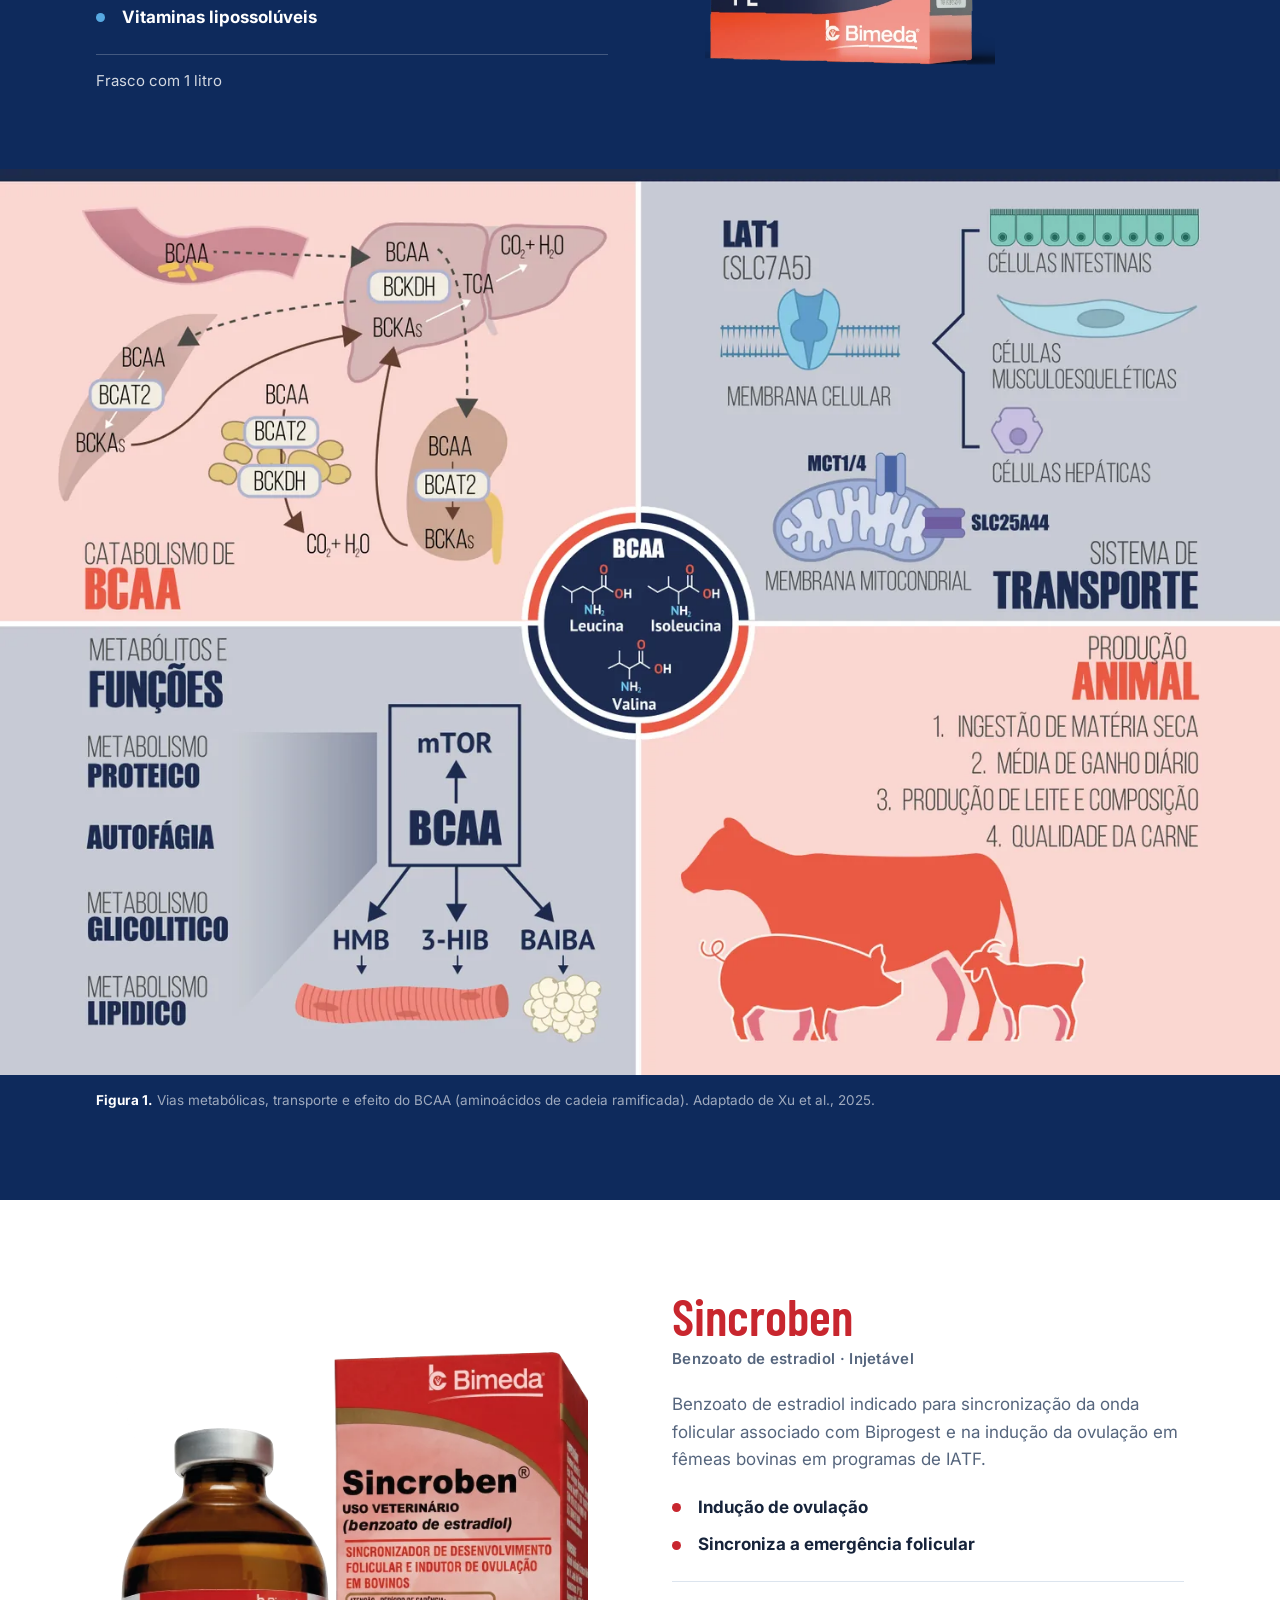
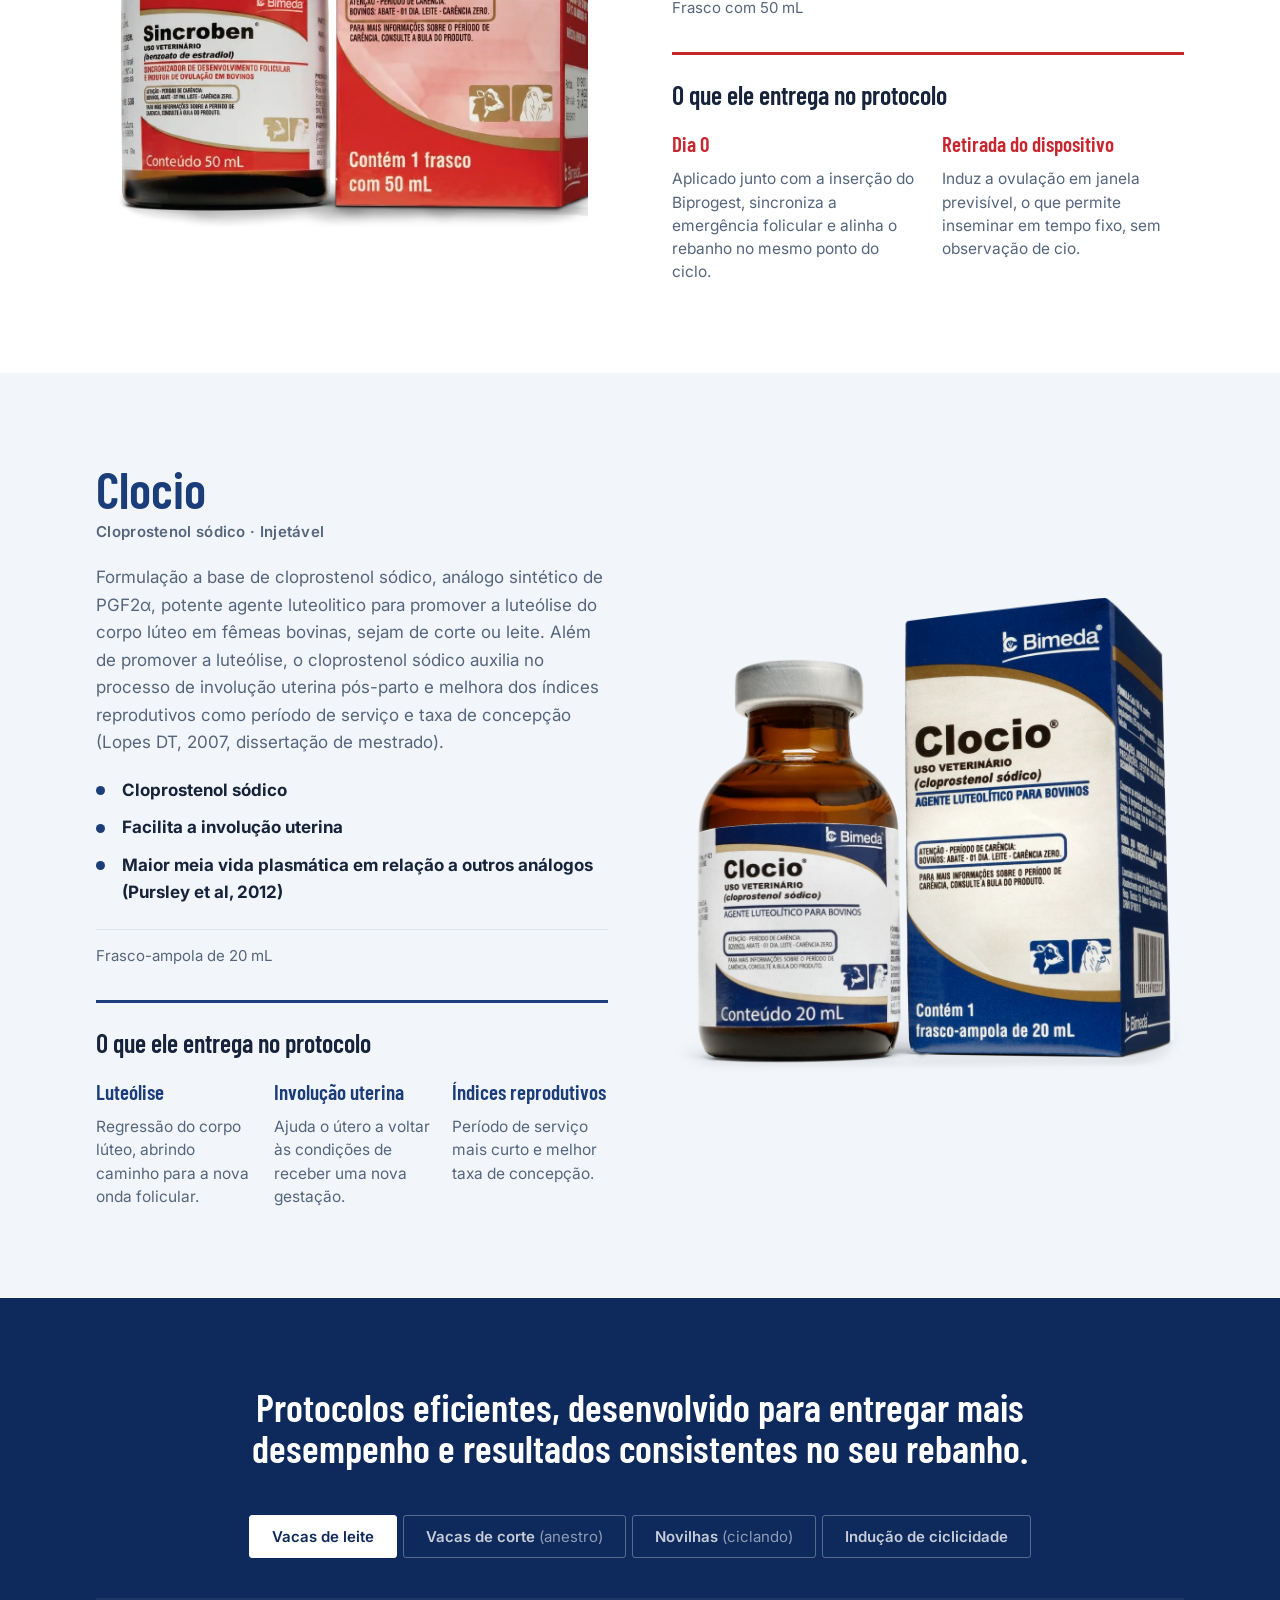
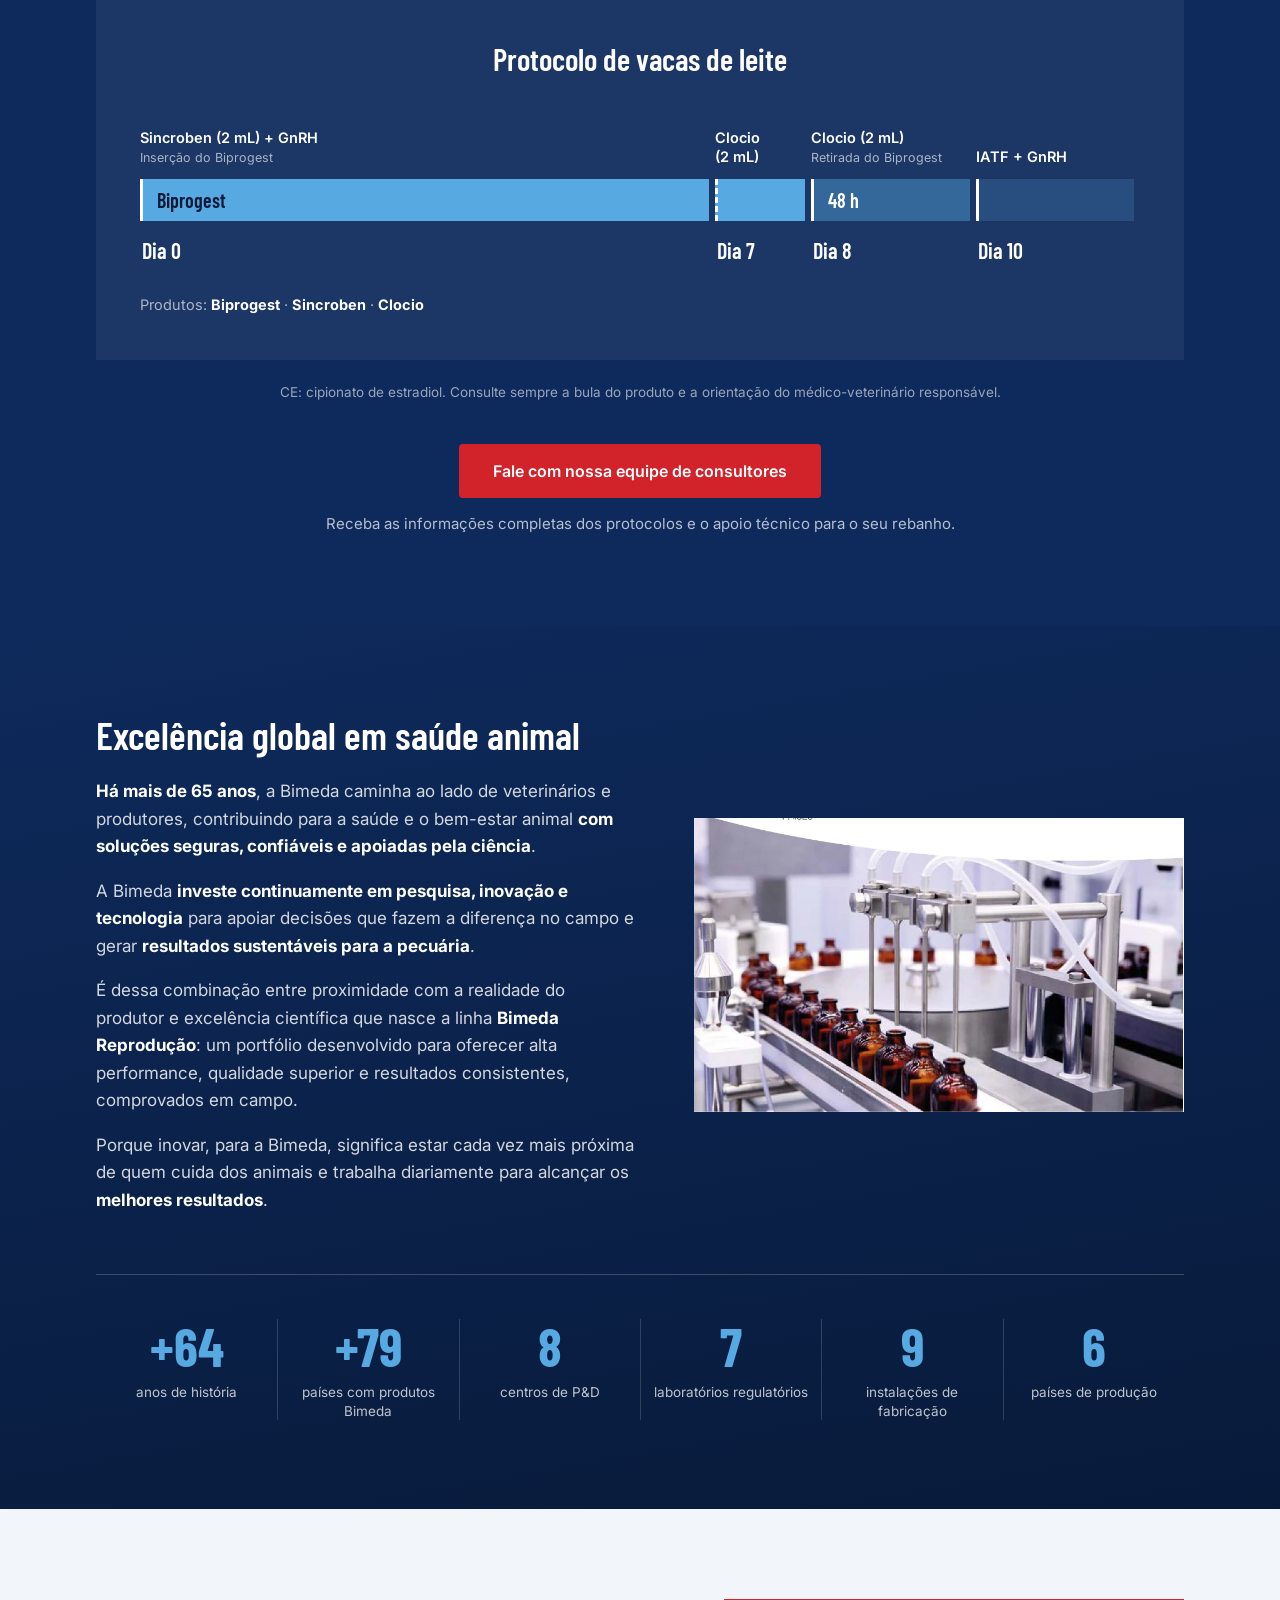
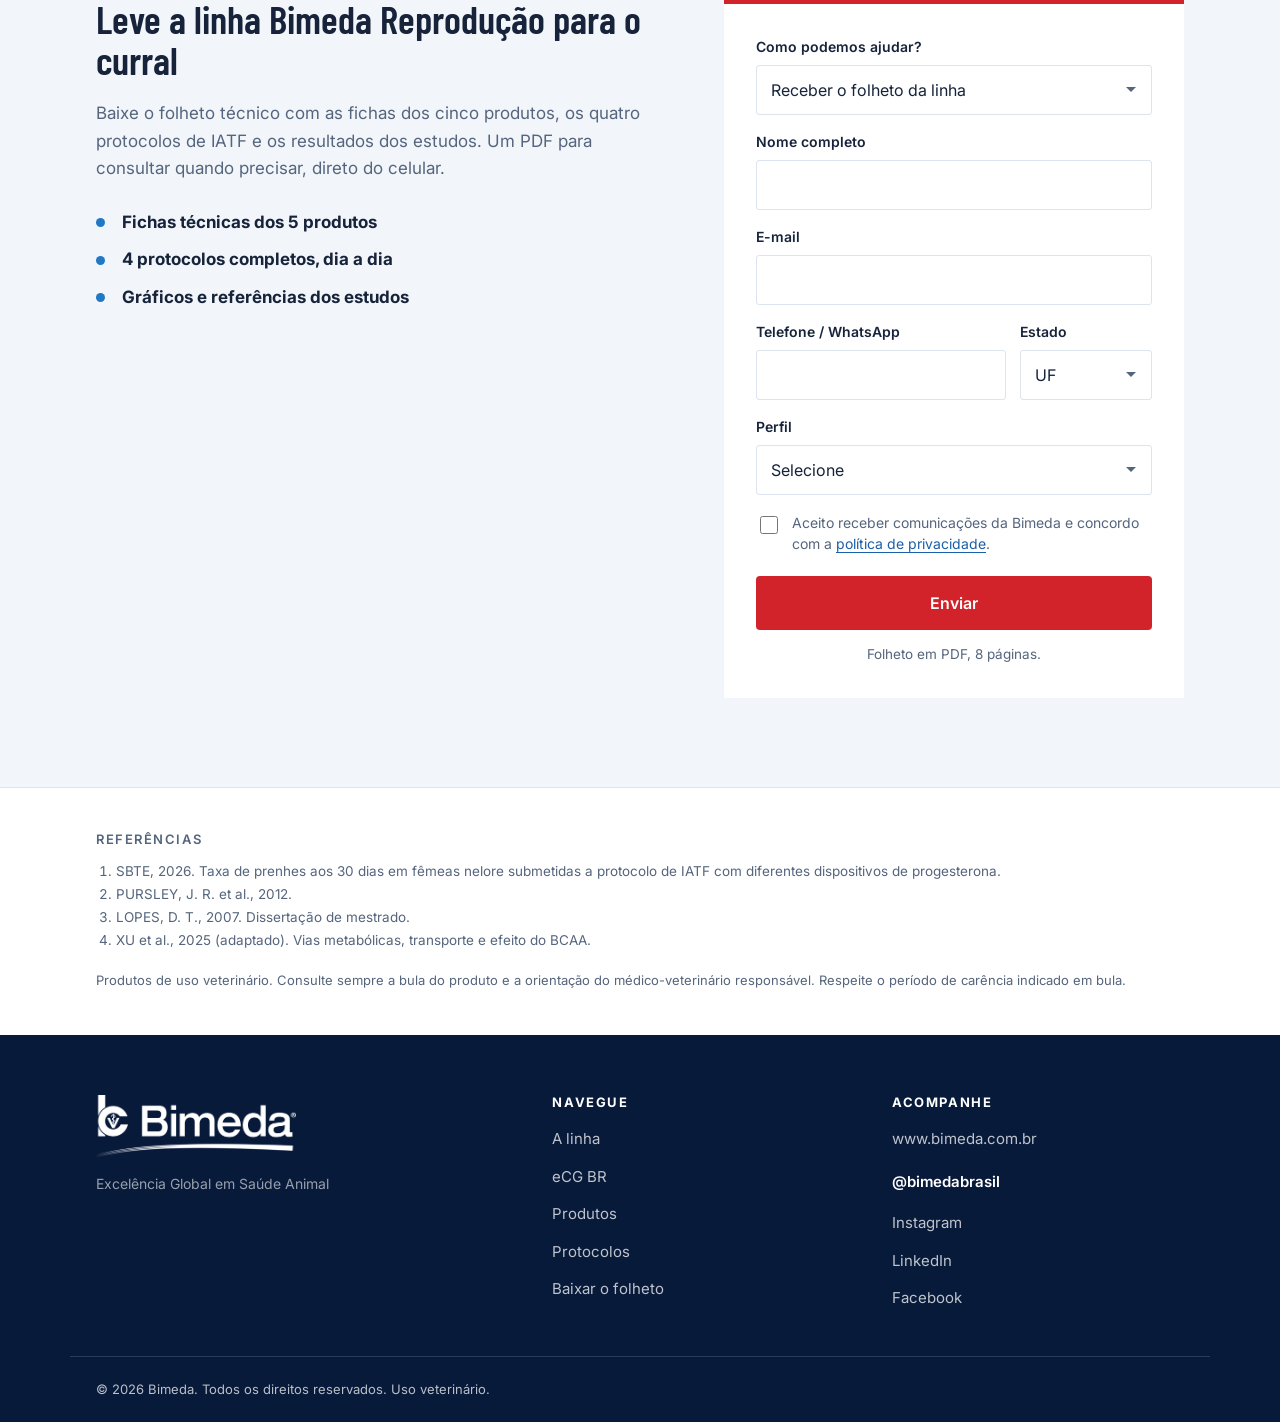
==== commit bb598d43: "Corrige espacamento da foto de familia: silhueta, nao numero magico A rodada anterior tinha vao mort" ====
--- a/index.html
+++ b/index.html
@@ -193,7 +193,7 @@
         <source srcset="assets/img/produtos-familia.webp" type="image/webp">
         <img src="assets/img/produtos-familia.png"
              alt="eCG BR, Biprogest, Energect FC, Sincroben e Clocio, linha Bimeda Reprodução"
-             width="3631" height="1050" loading="lazy">
+             width="3266" height="1050" loading="lazy">
       </picture>
     </div>
 
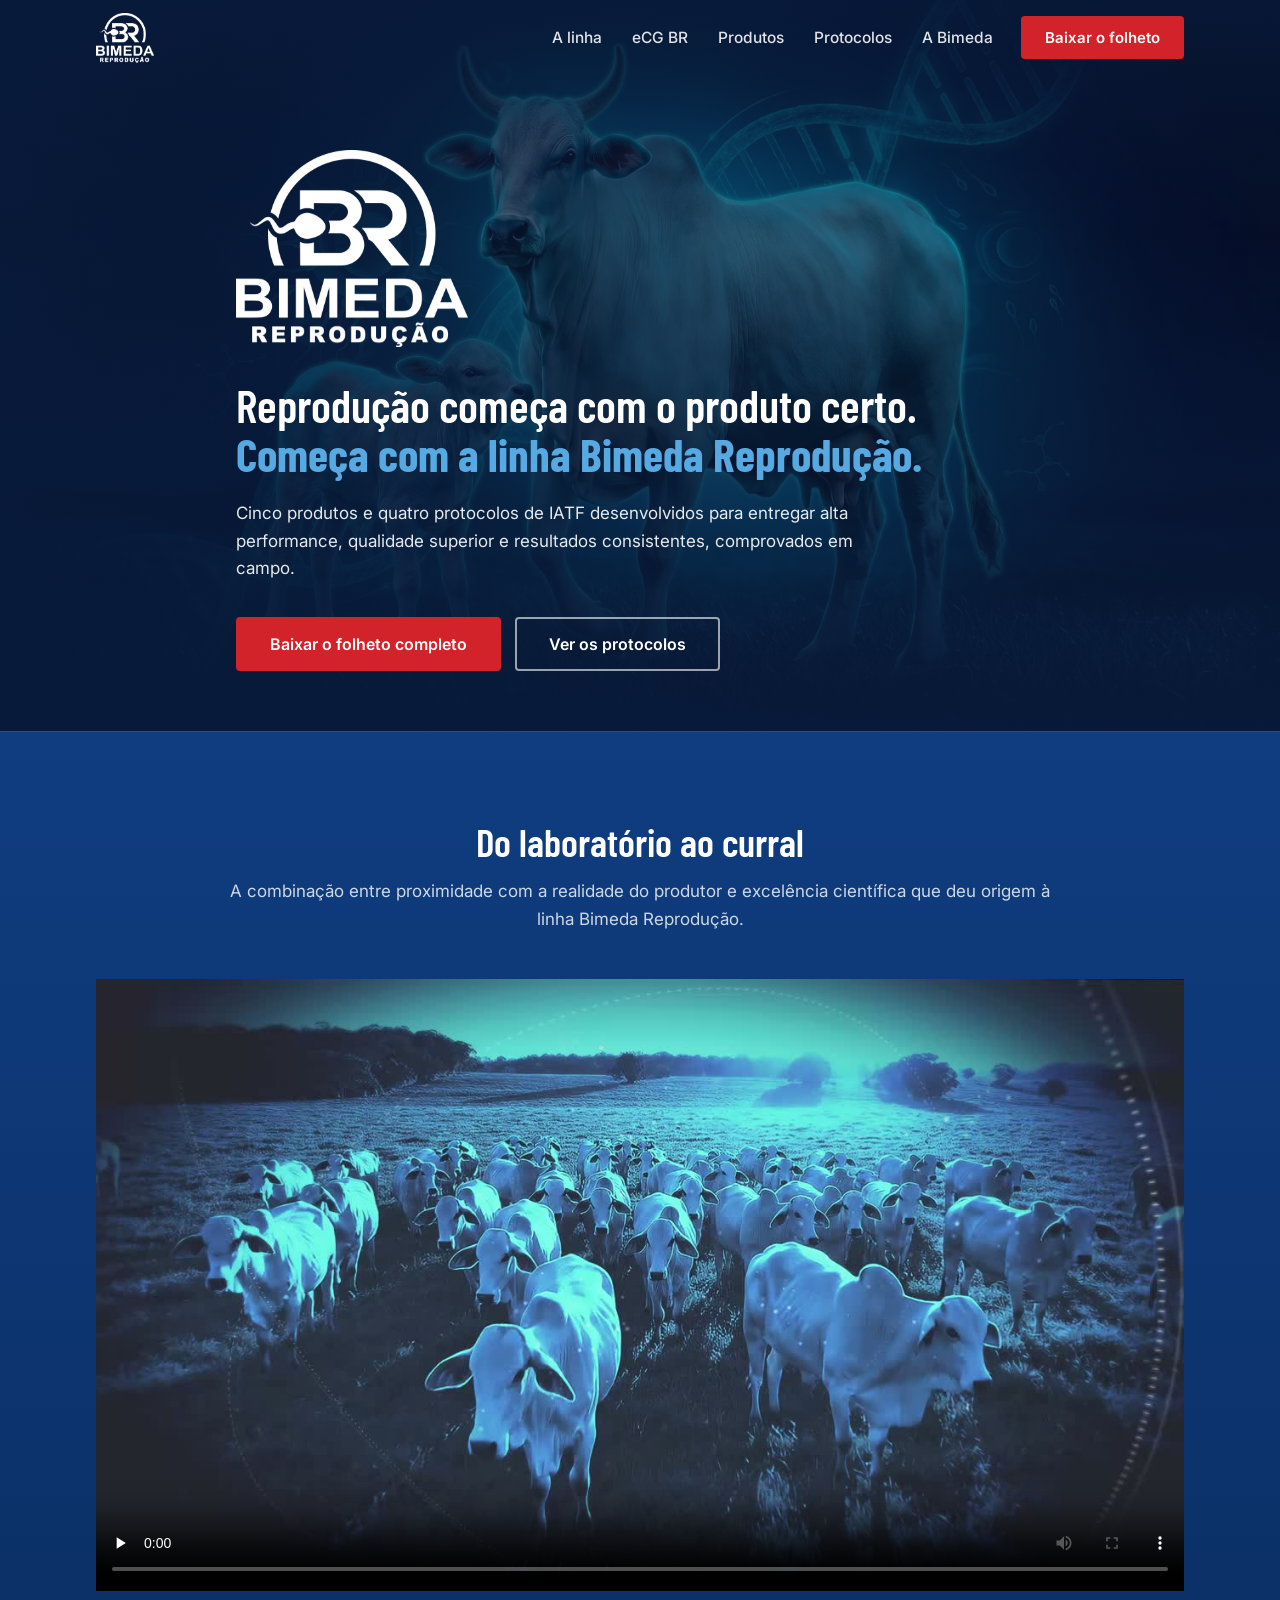
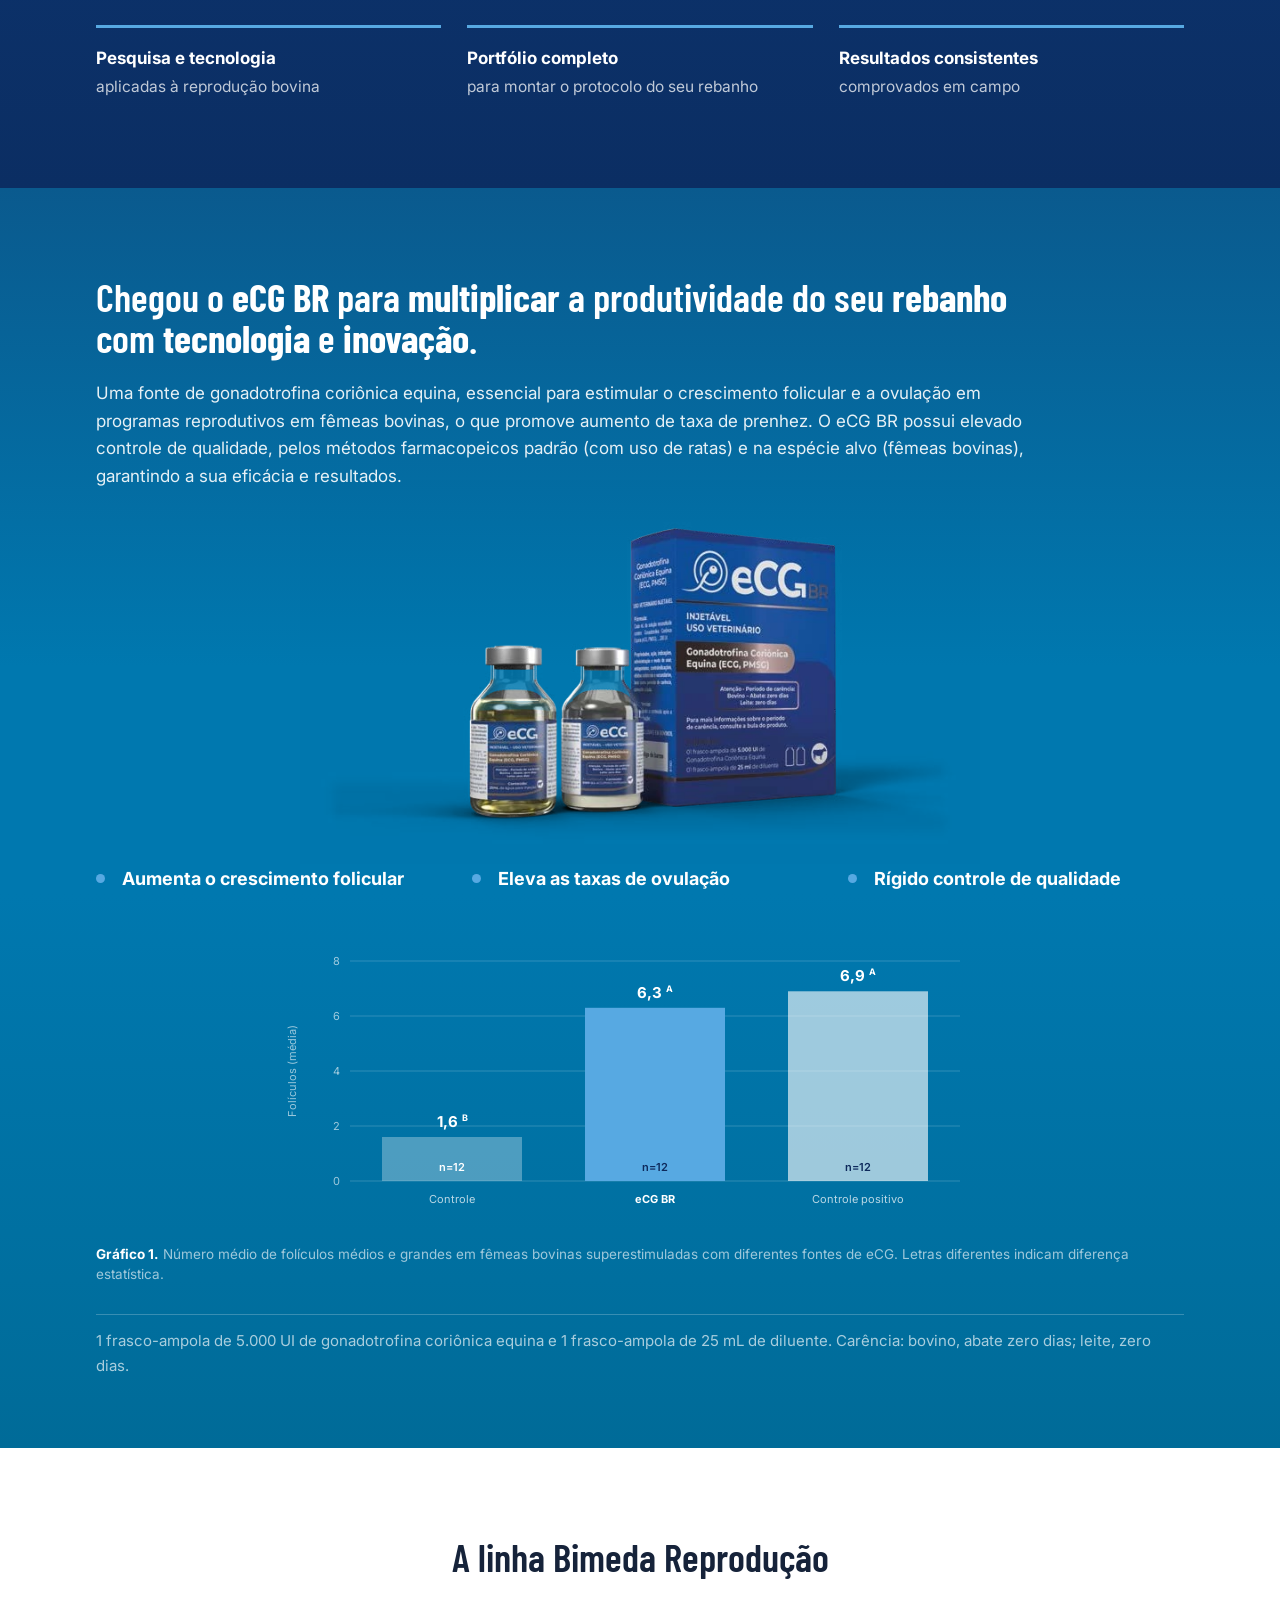
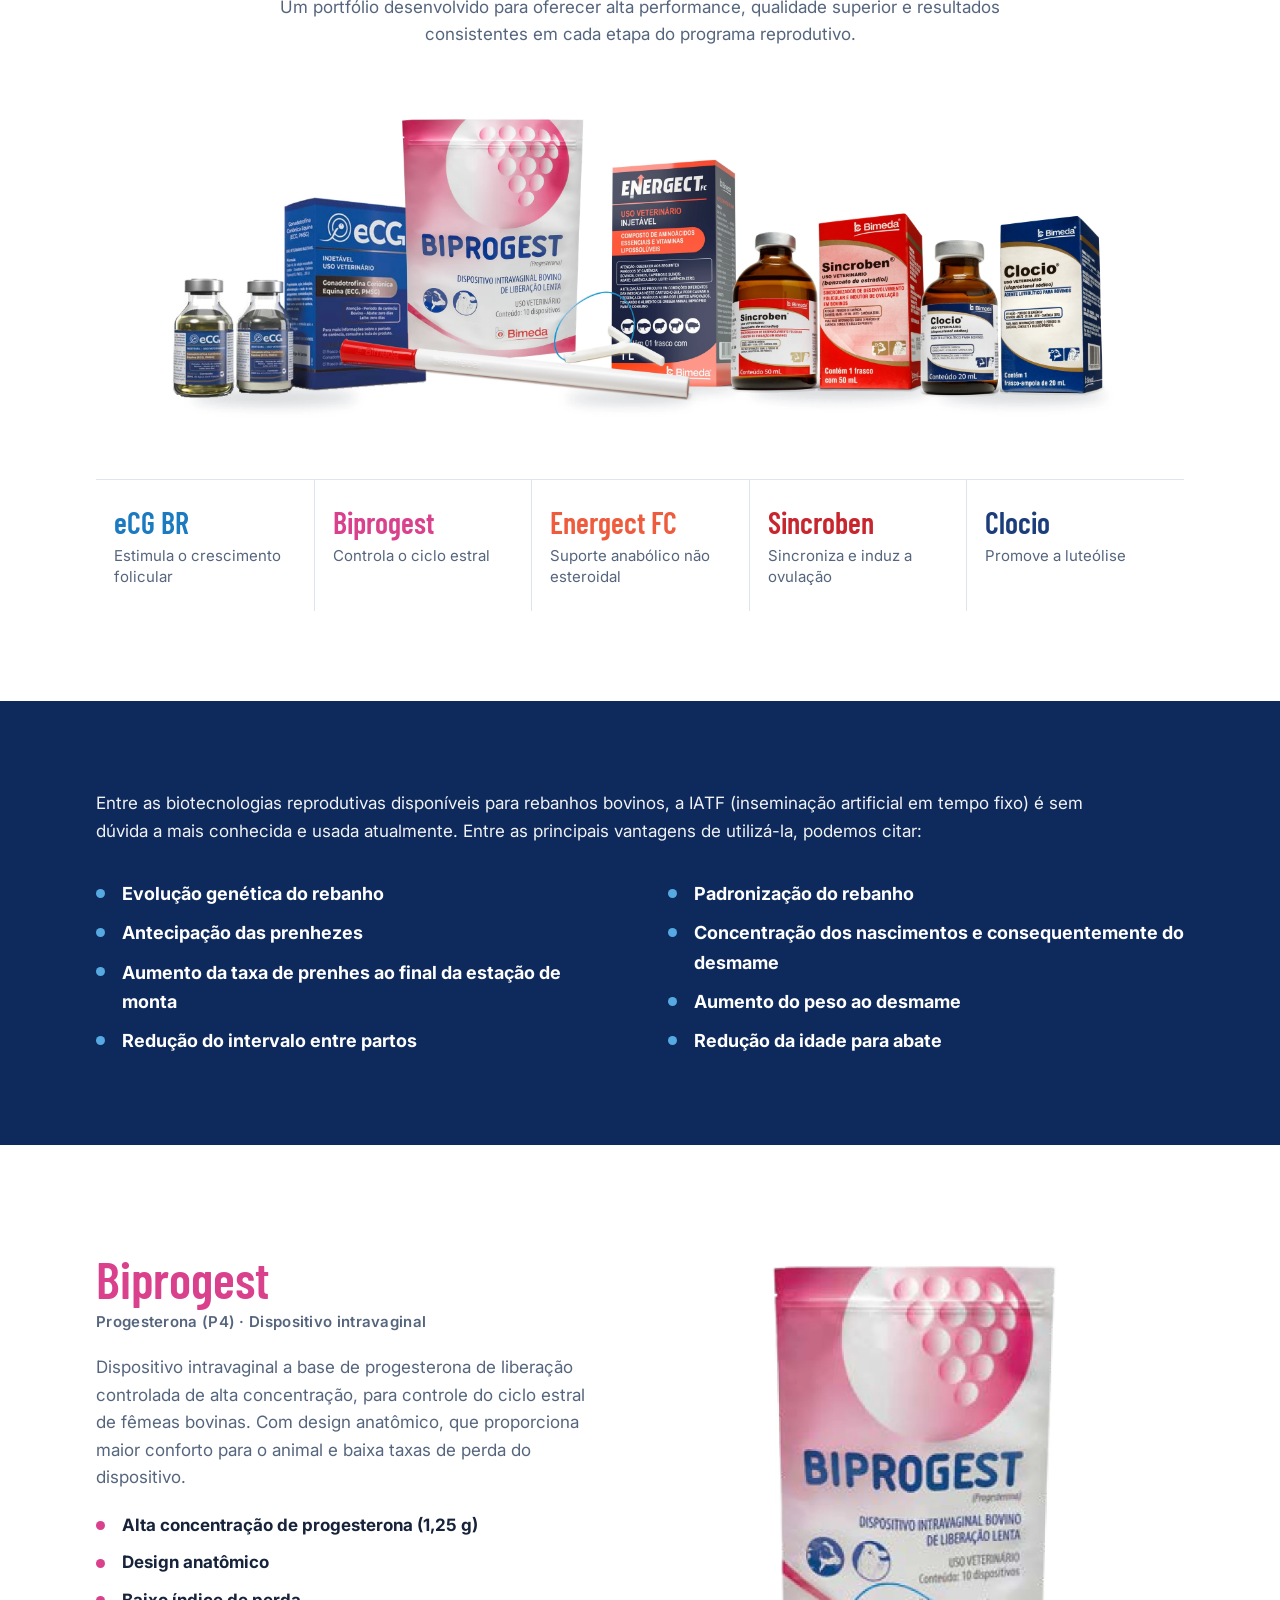
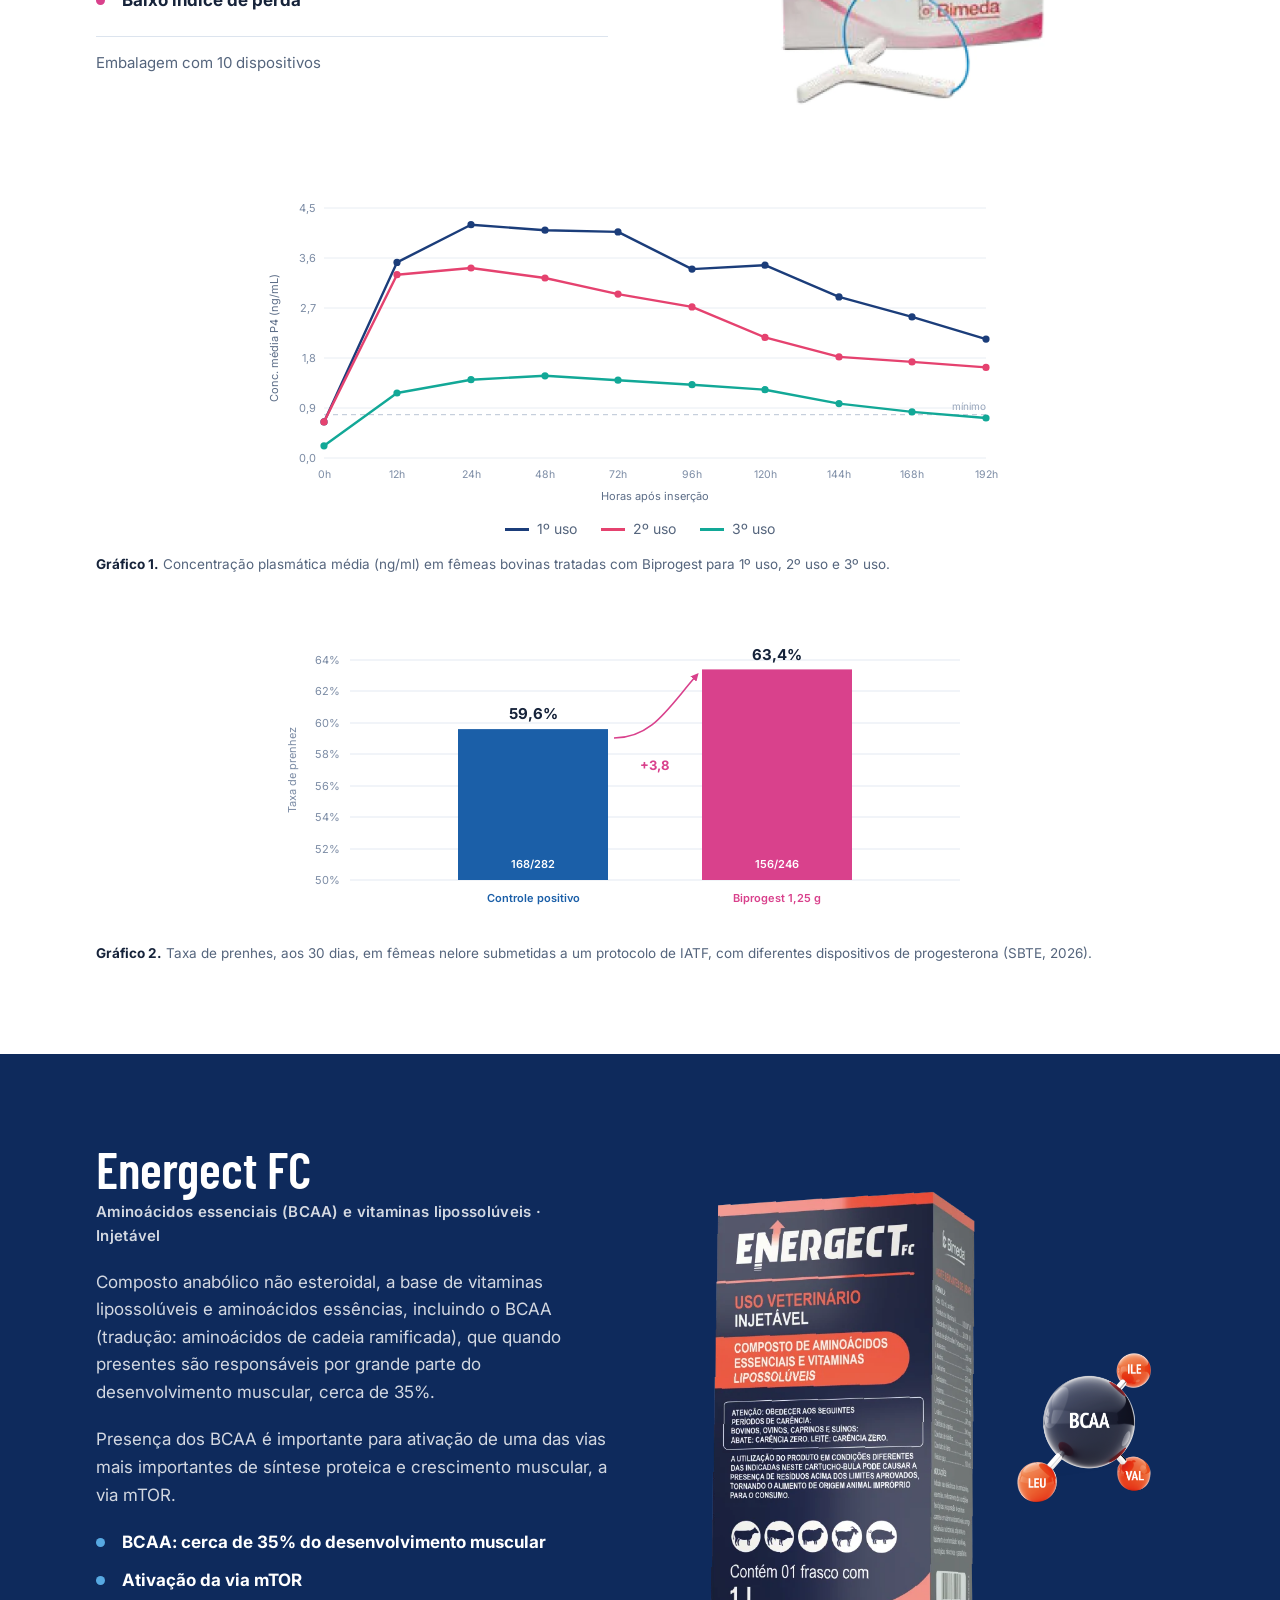
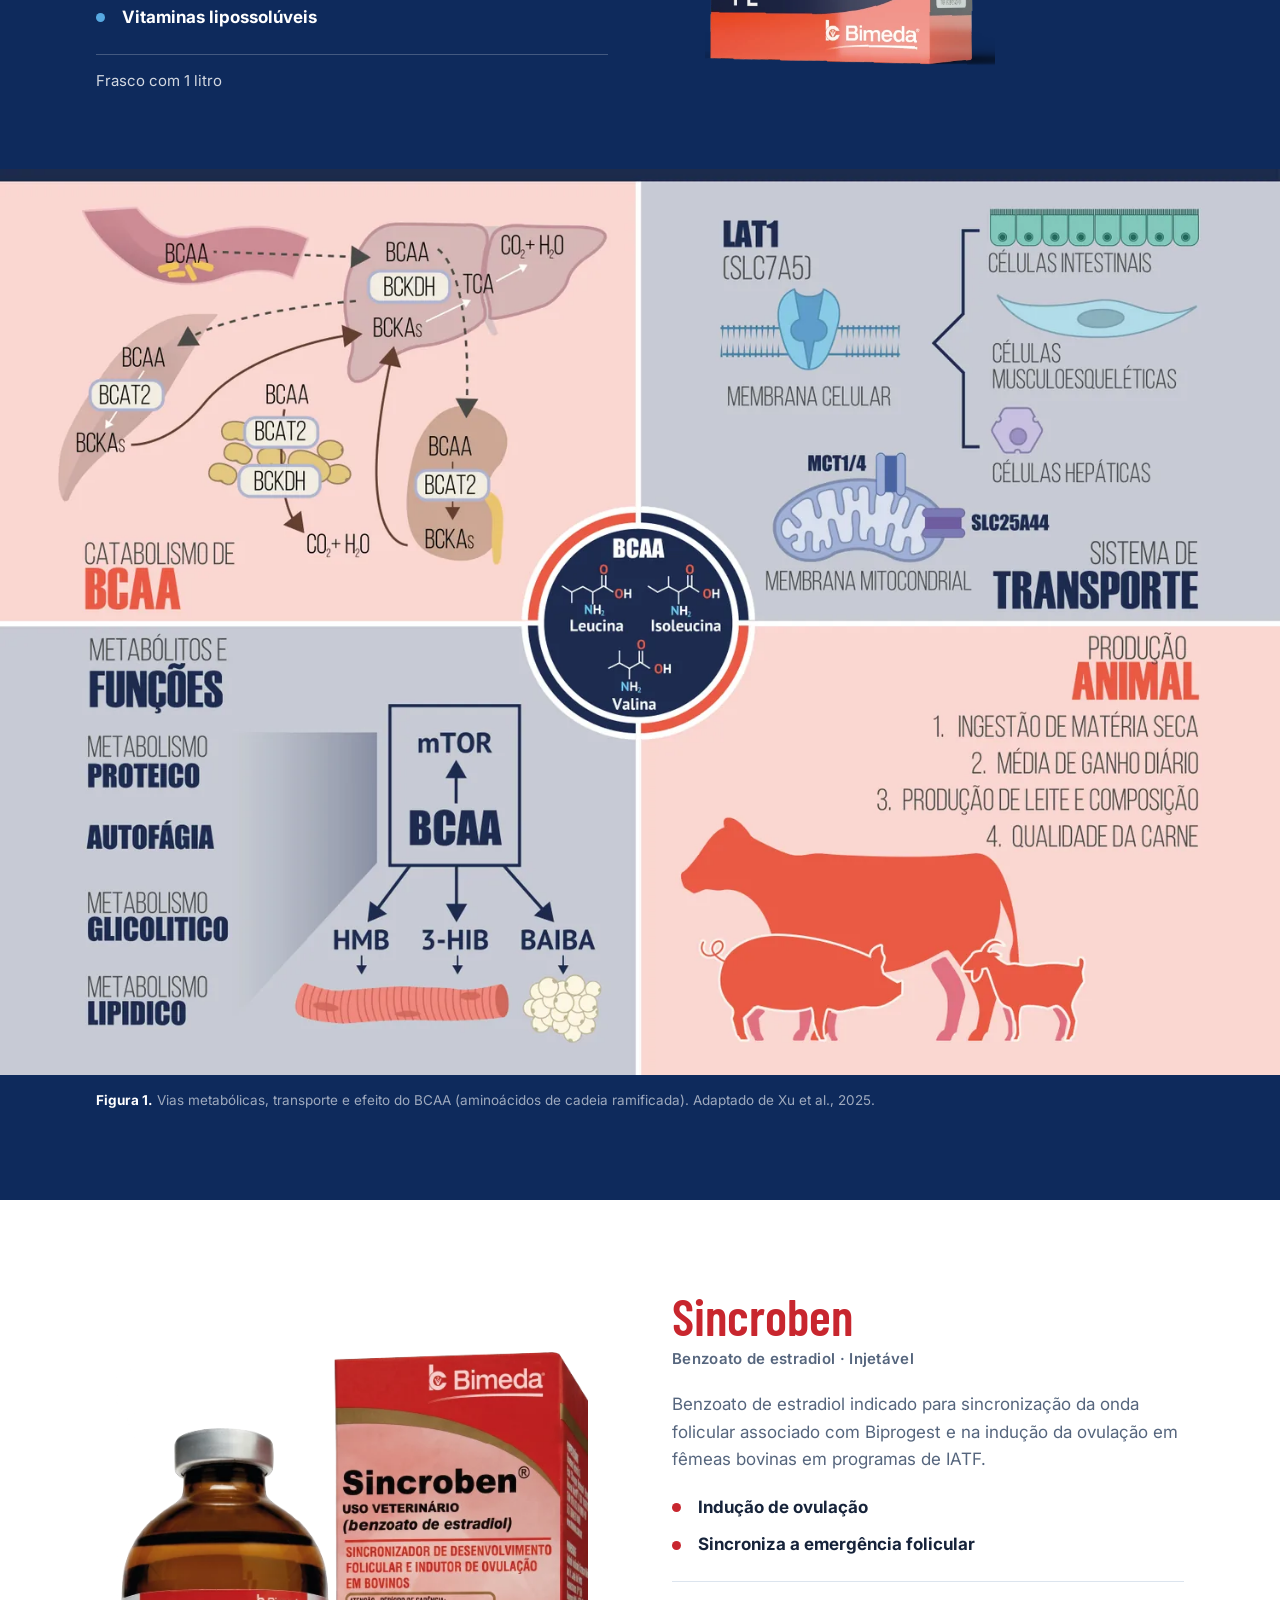
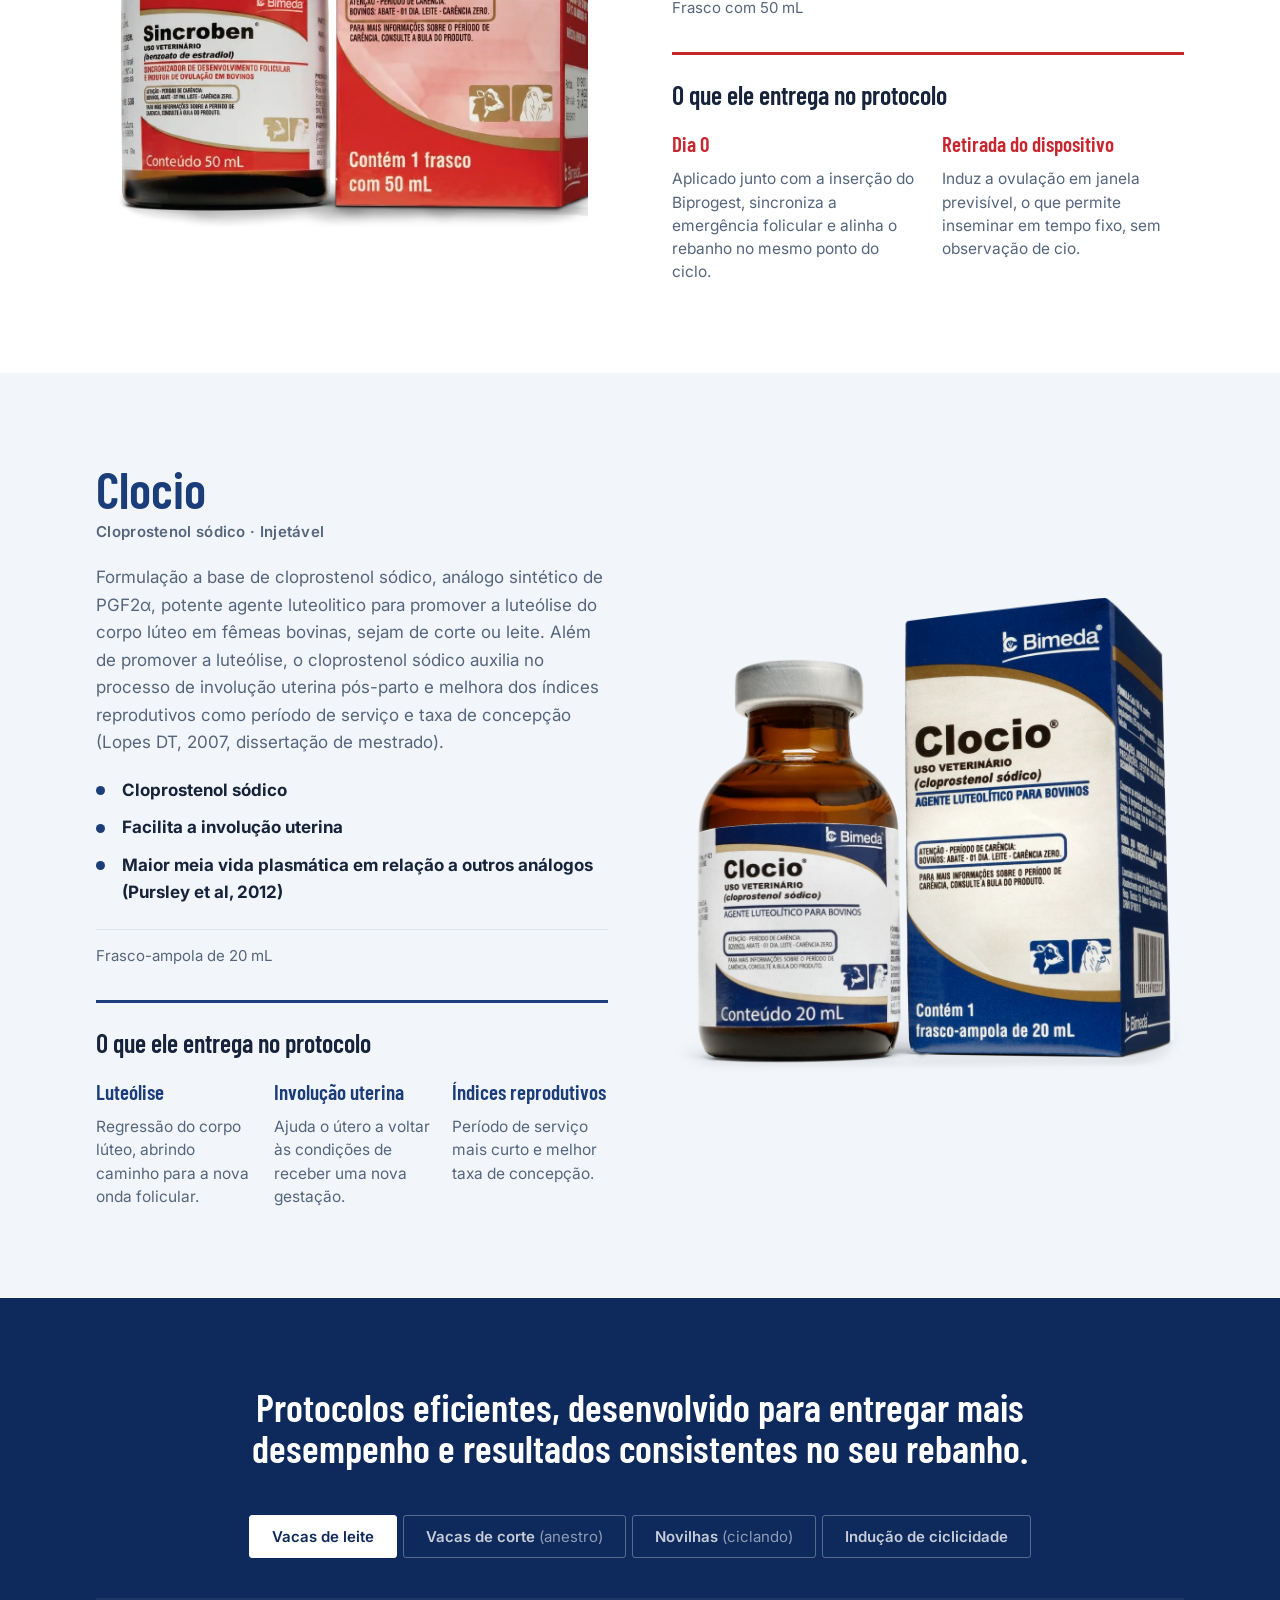
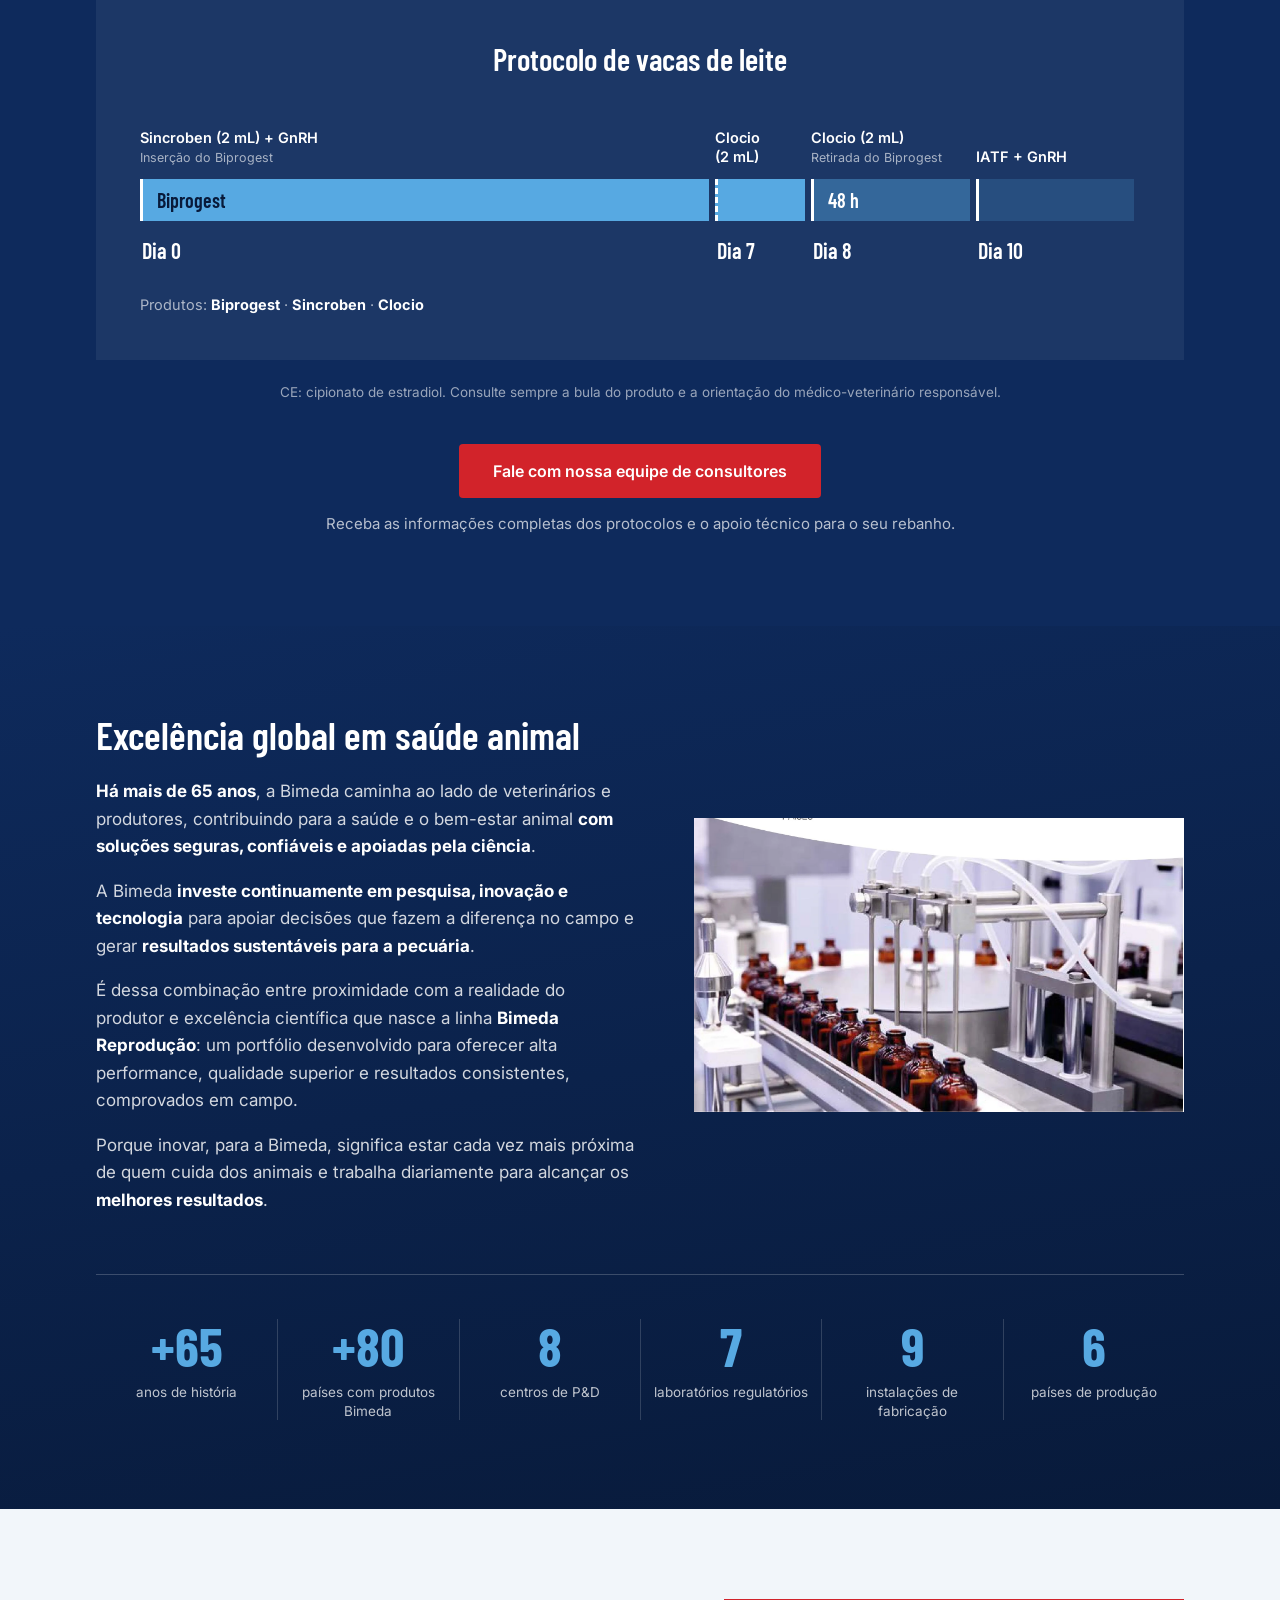
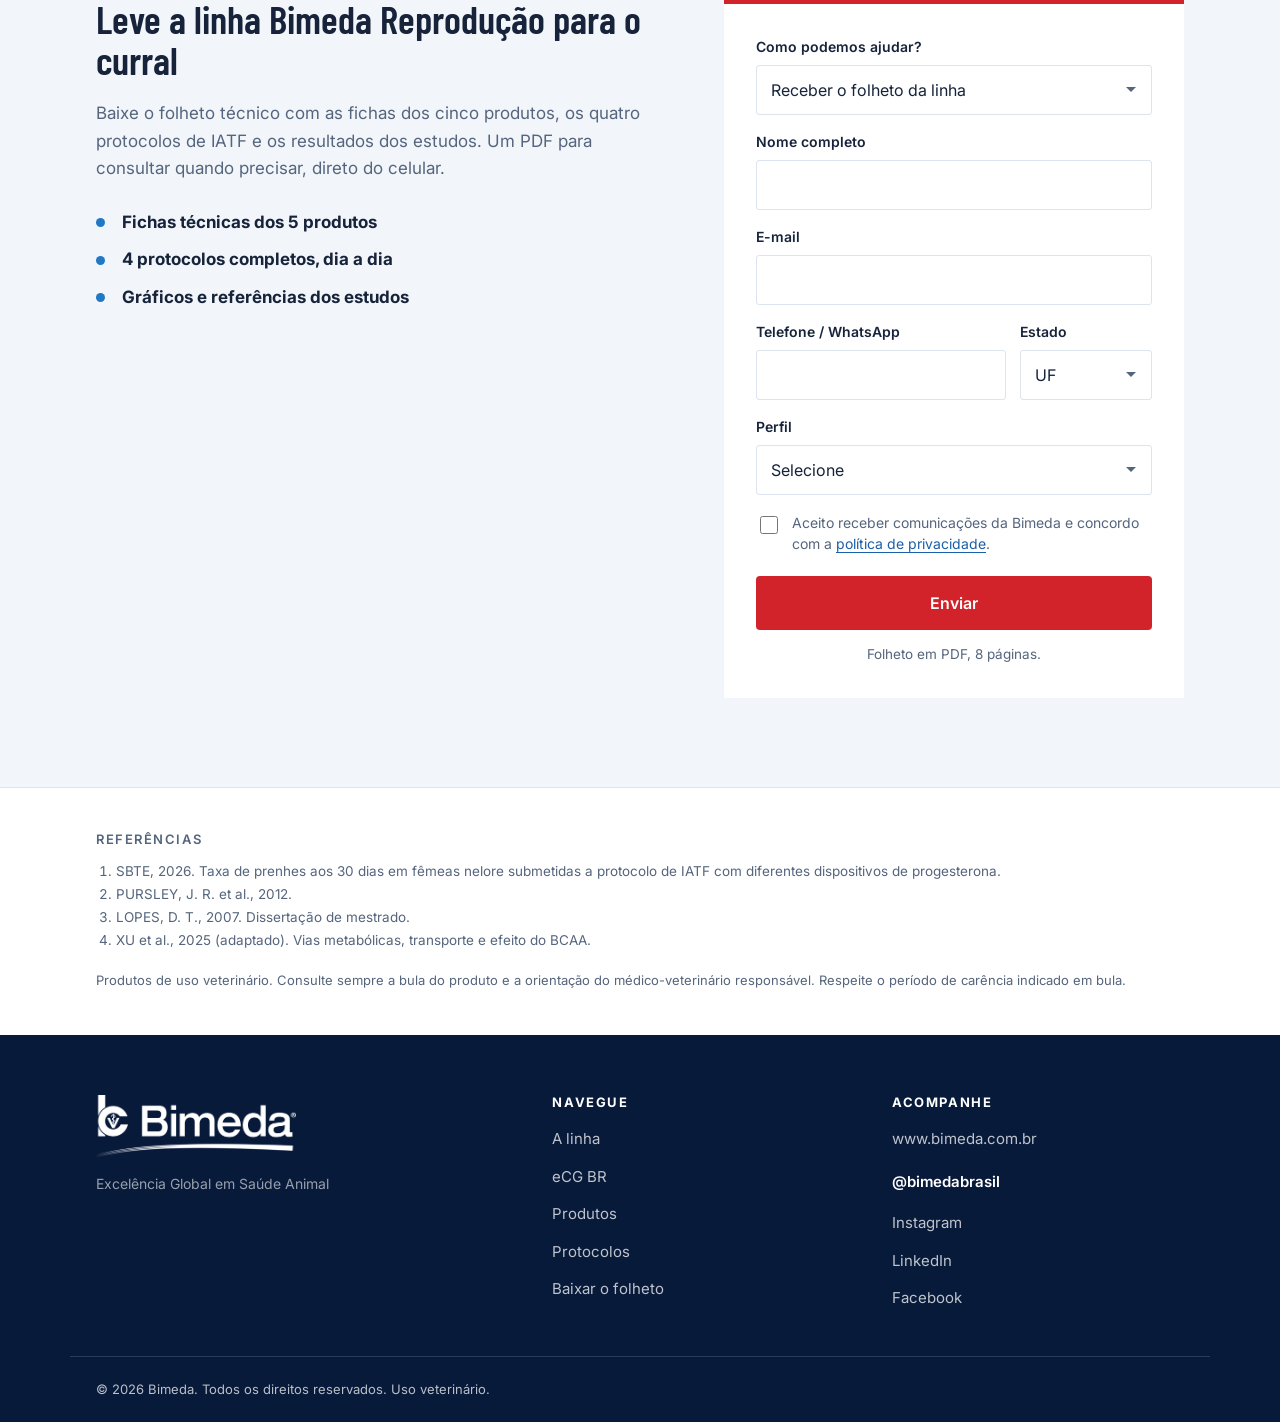
==== commit 464f4cb7: "Recompoe a foto de familia em profundidade, a pedido do cliente O cliente rejeitou a v3 (silhueta em" ====
--- a/index.html
+++ b/index.html
@@ -193,7 +193,7 @@
         <source srcset="assets/img/produtos-familia.webp" type="image/webp">
         <img src="assets/img/produtos-familia.png"
              alt="eCG BR, Biprogest, Energect FC, Sincroben e Clocio, linha Bimeda Reprodução"
-             width="3266" height="1050" loading="lazy">
+             width="3008" height="1050" loading="lazy">
       </picture>
     </div>
 
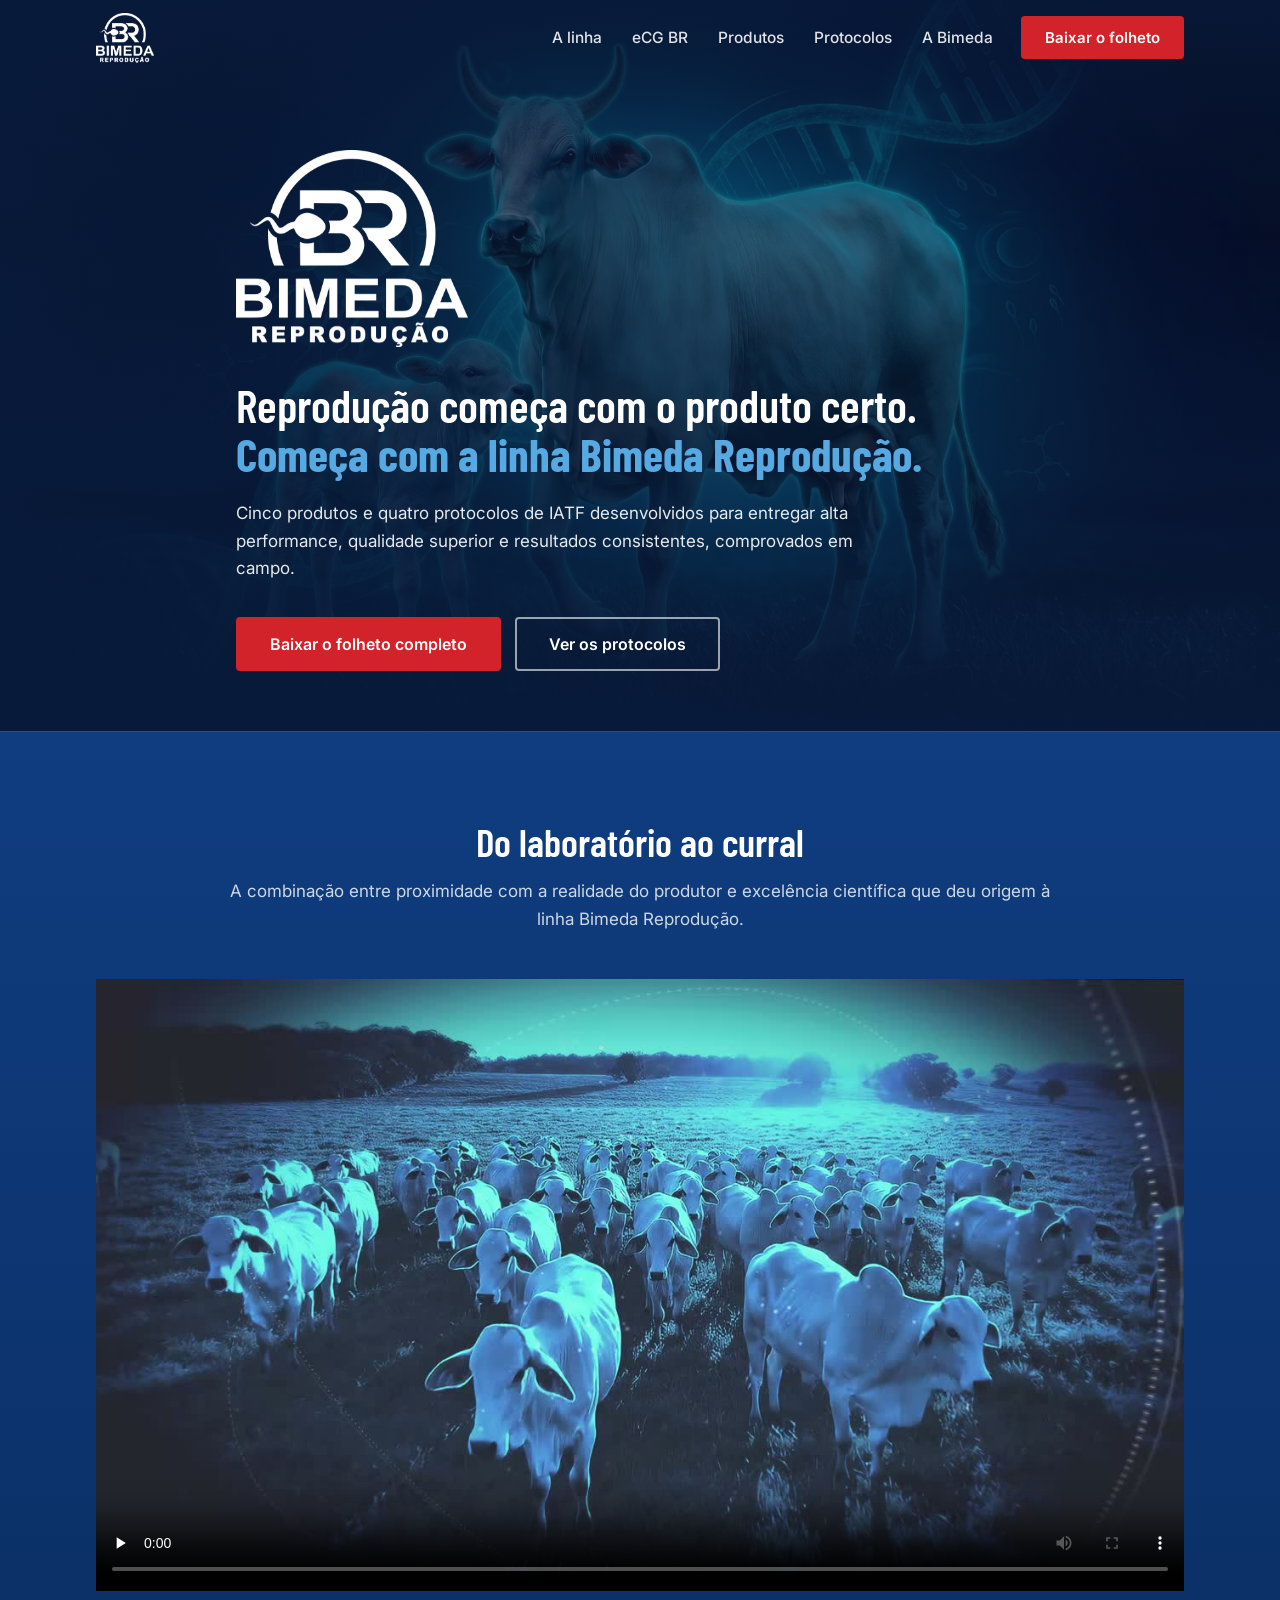
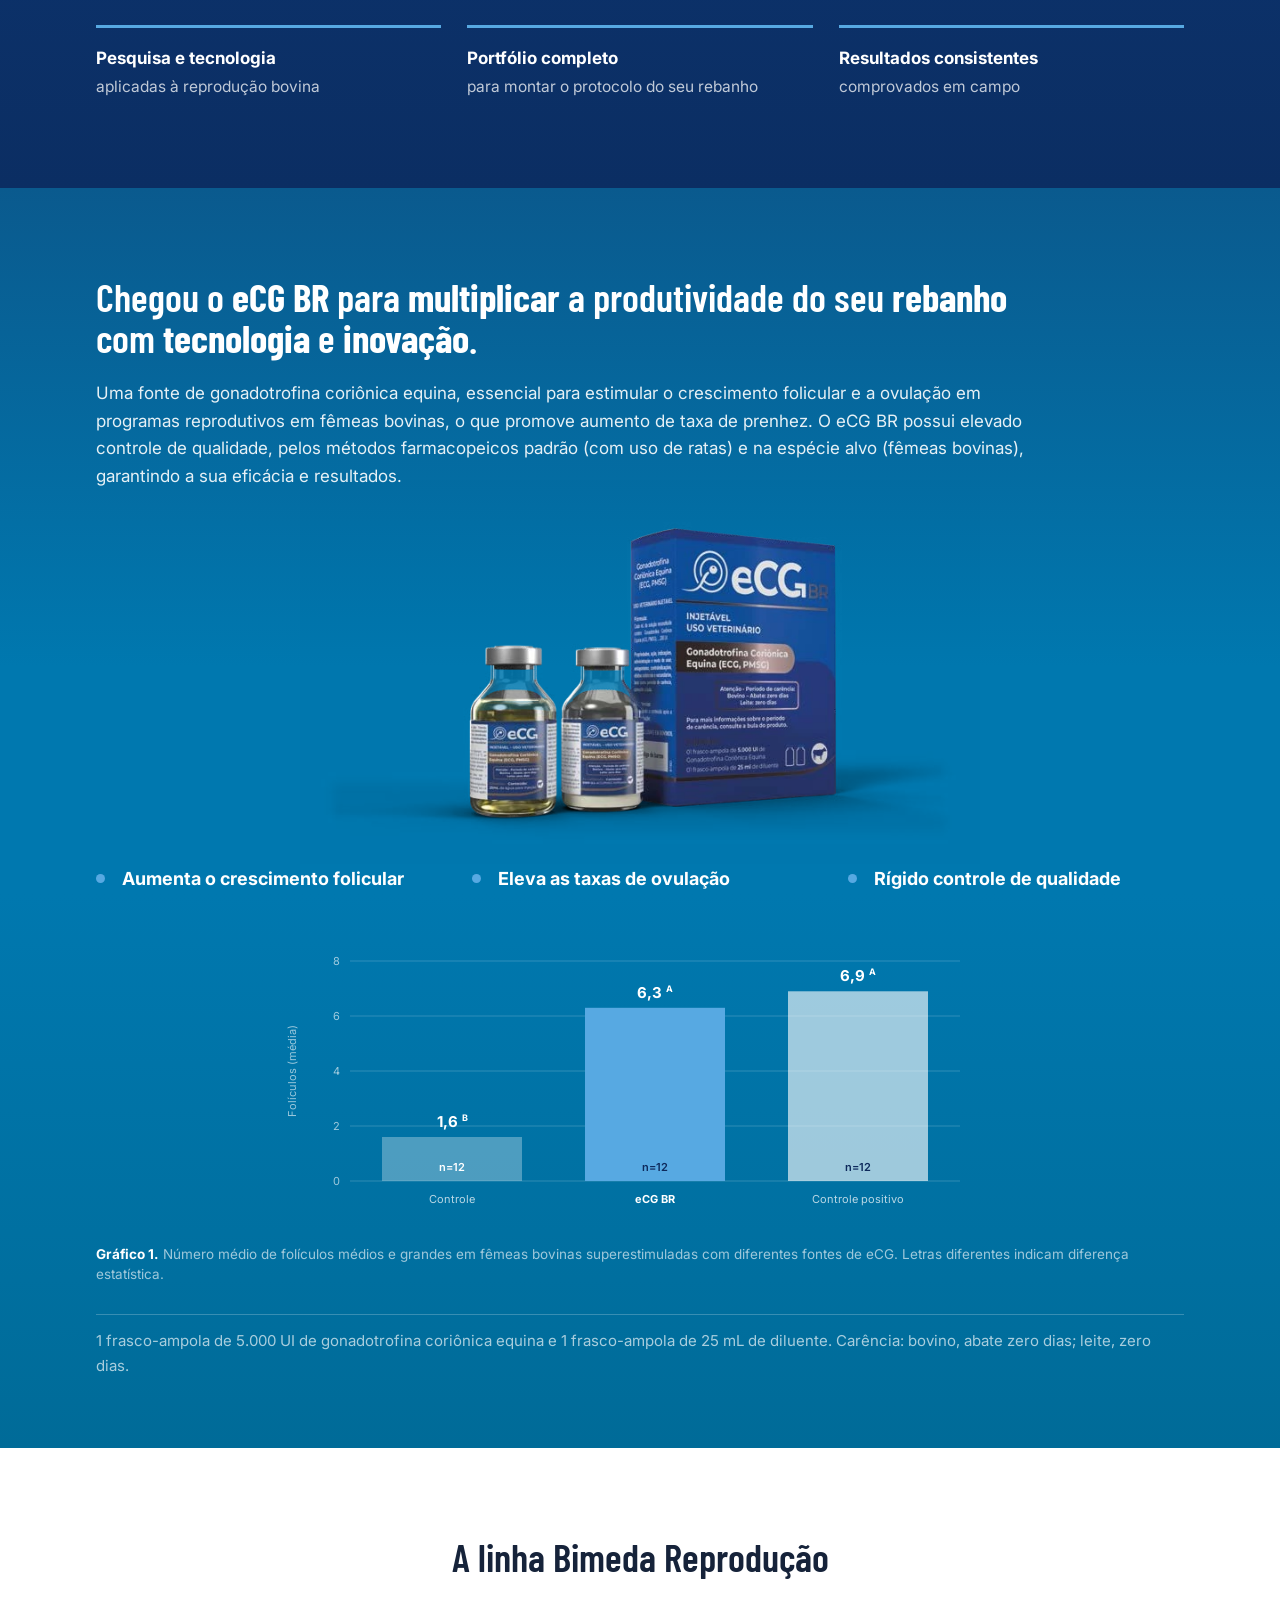
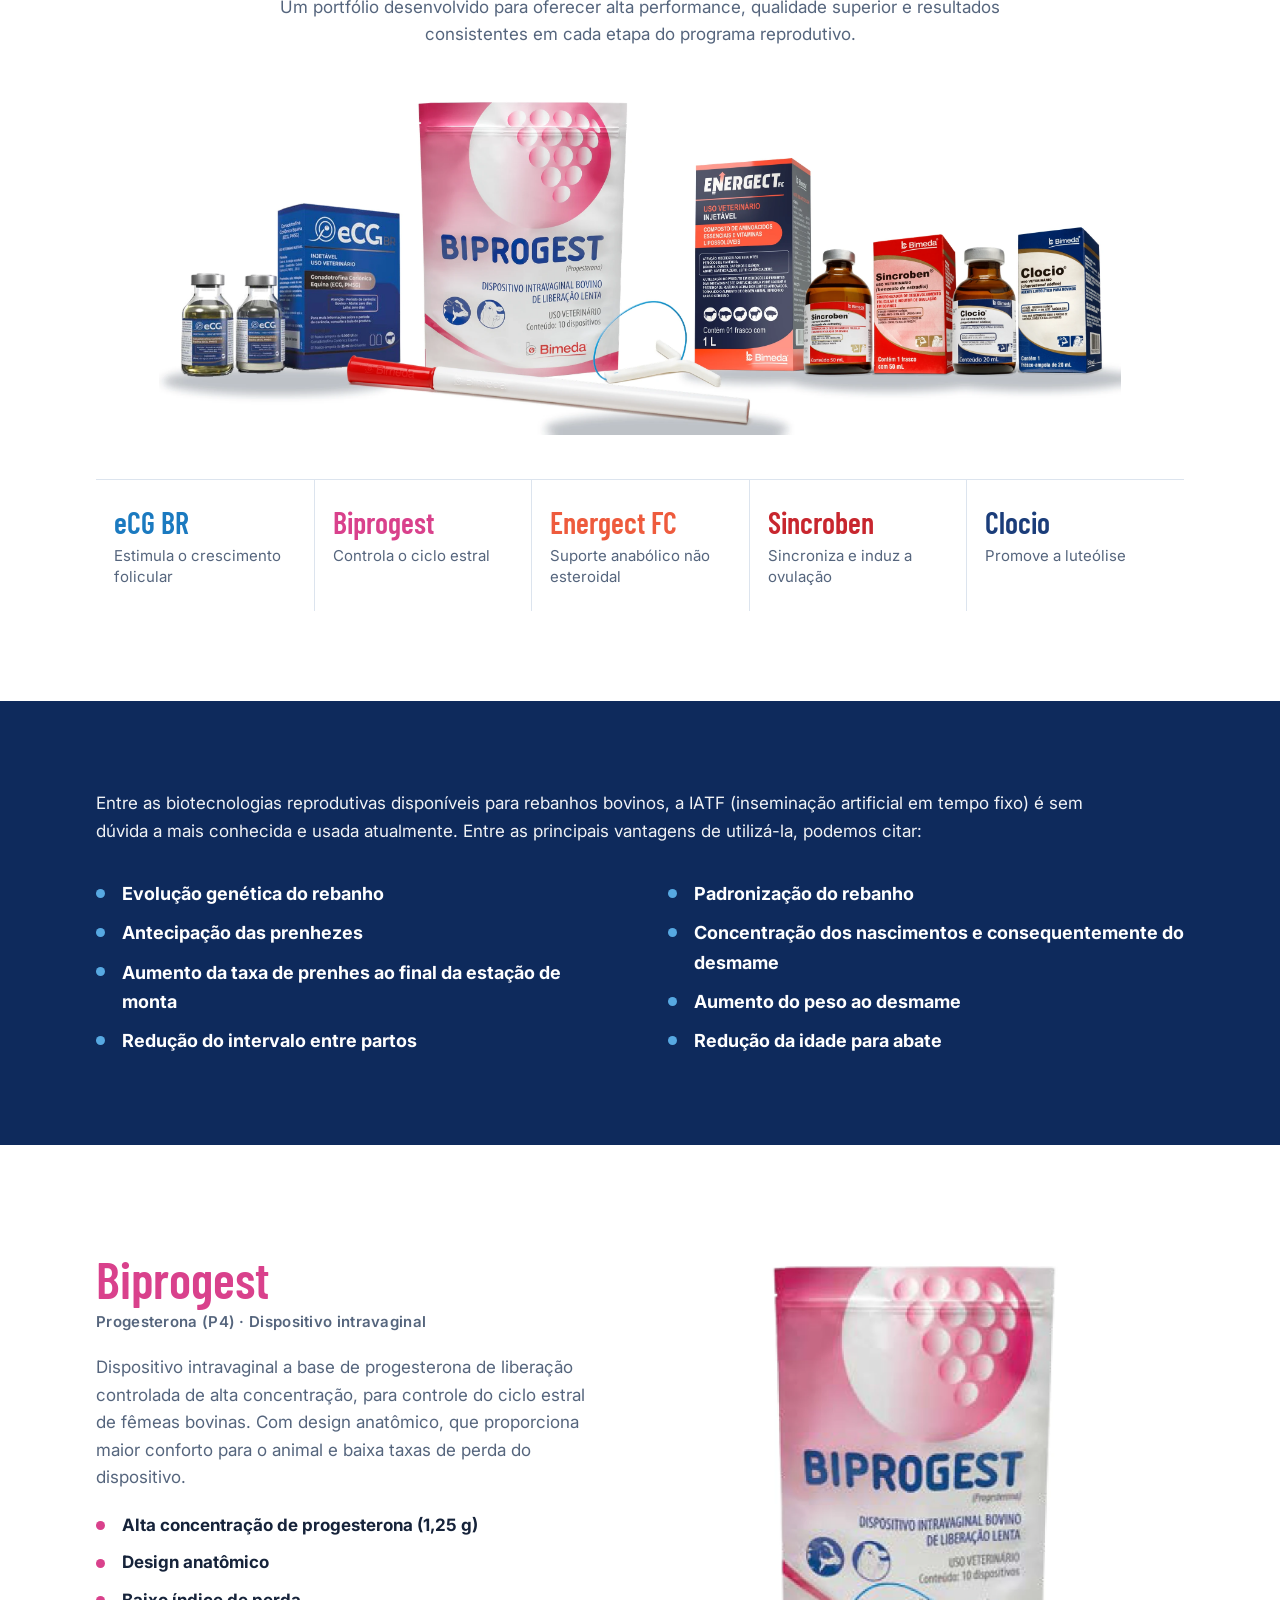
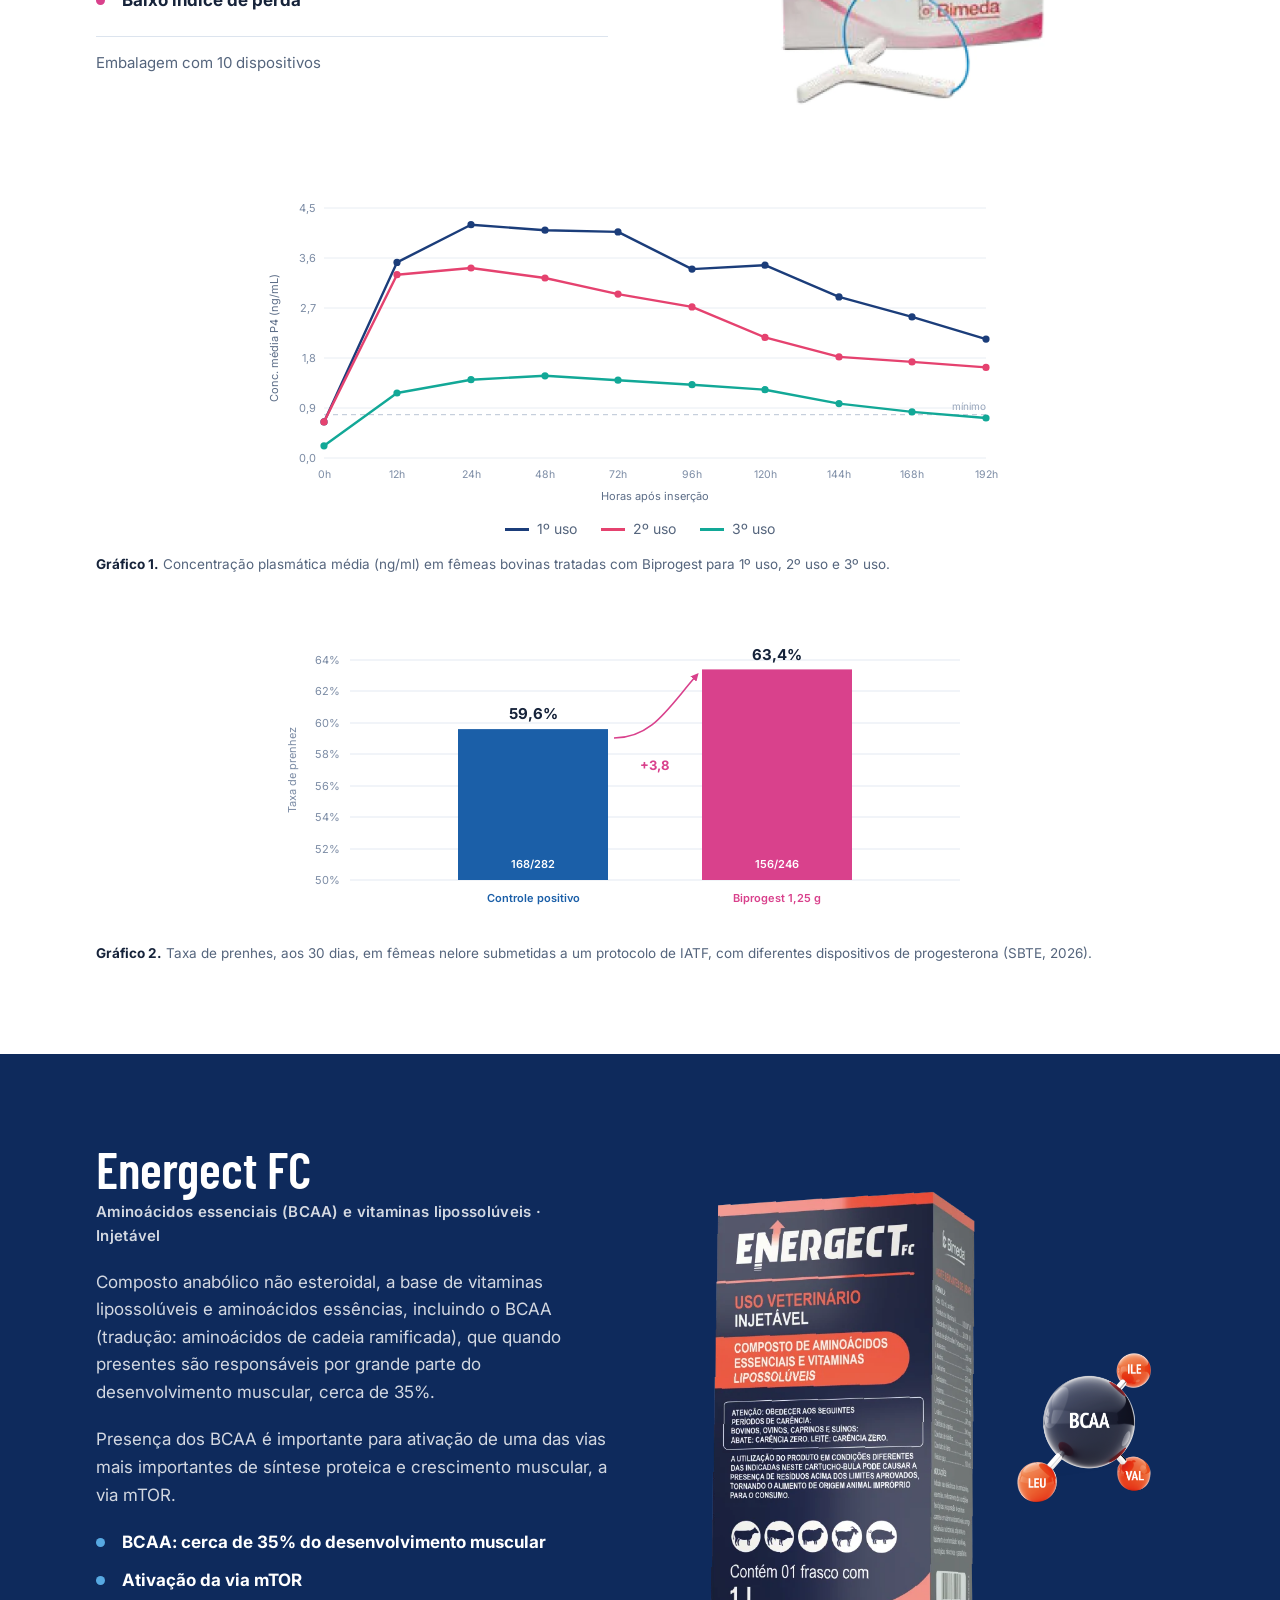
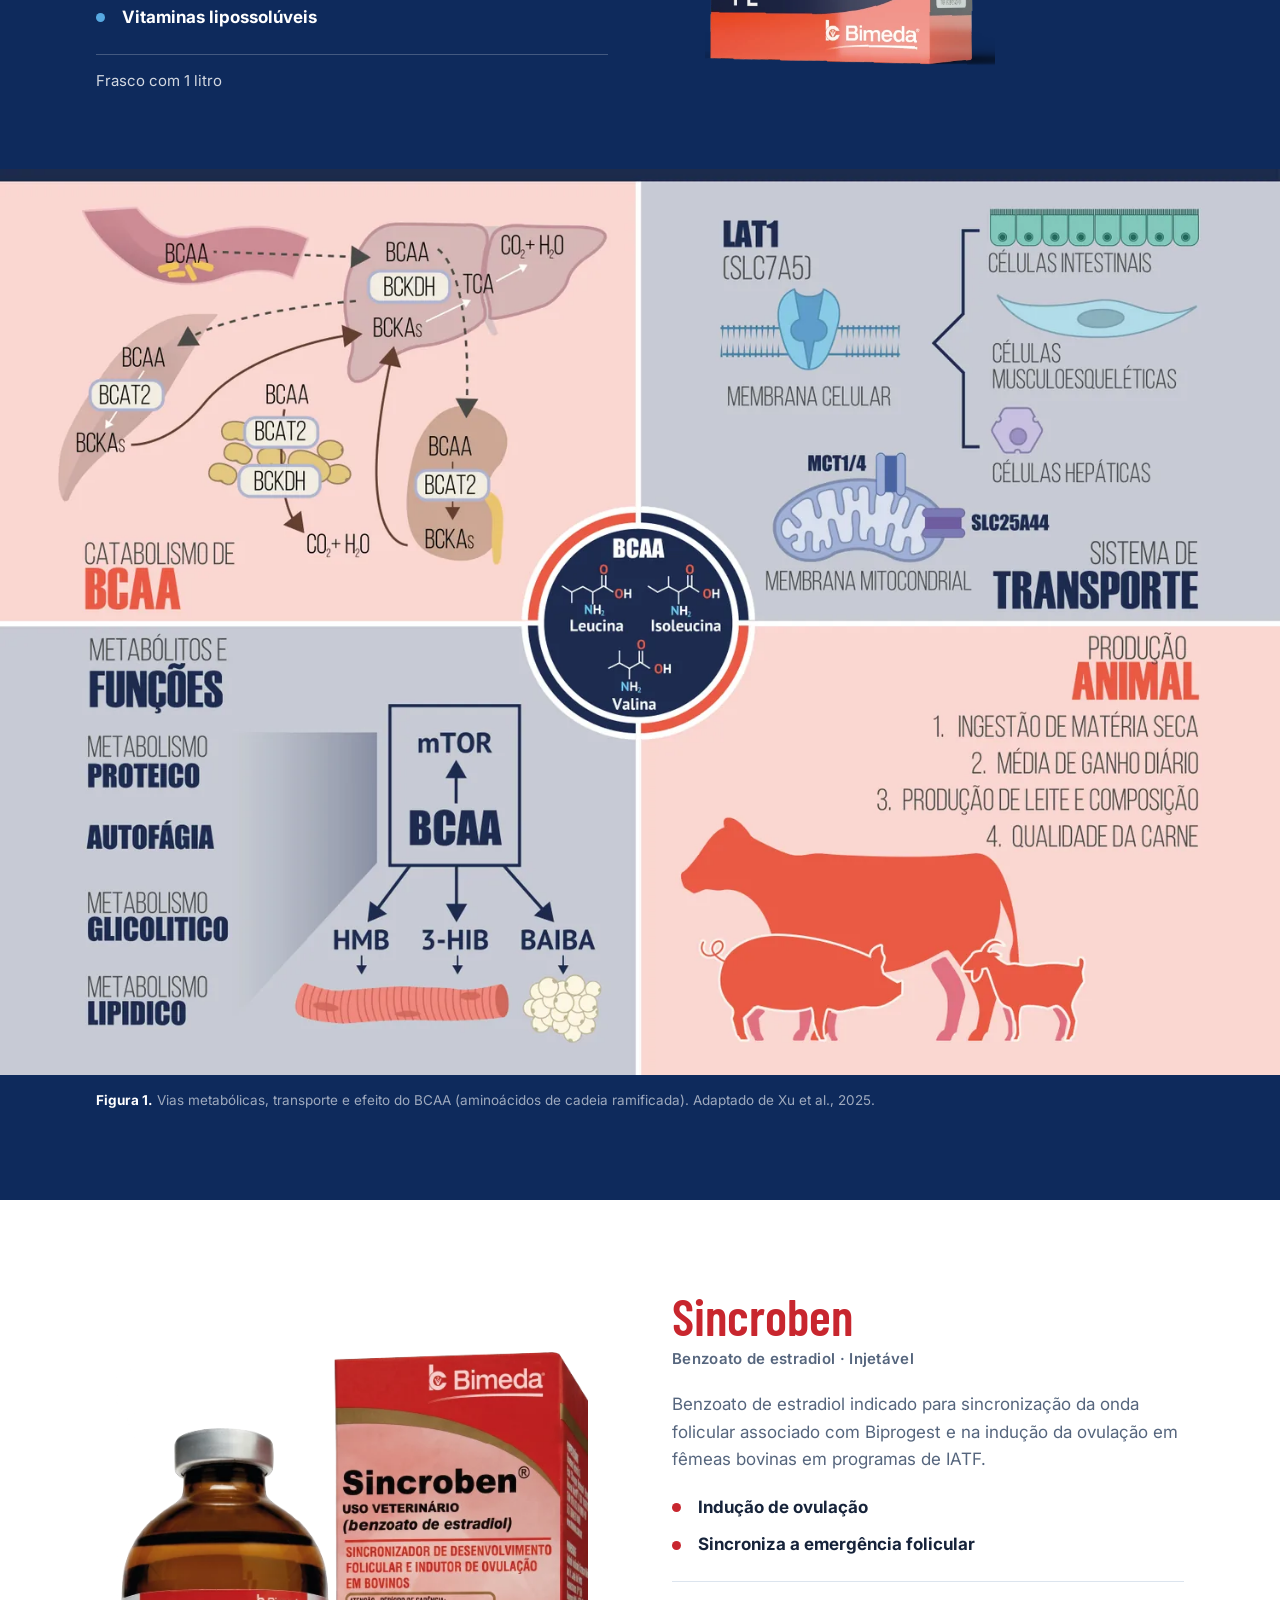
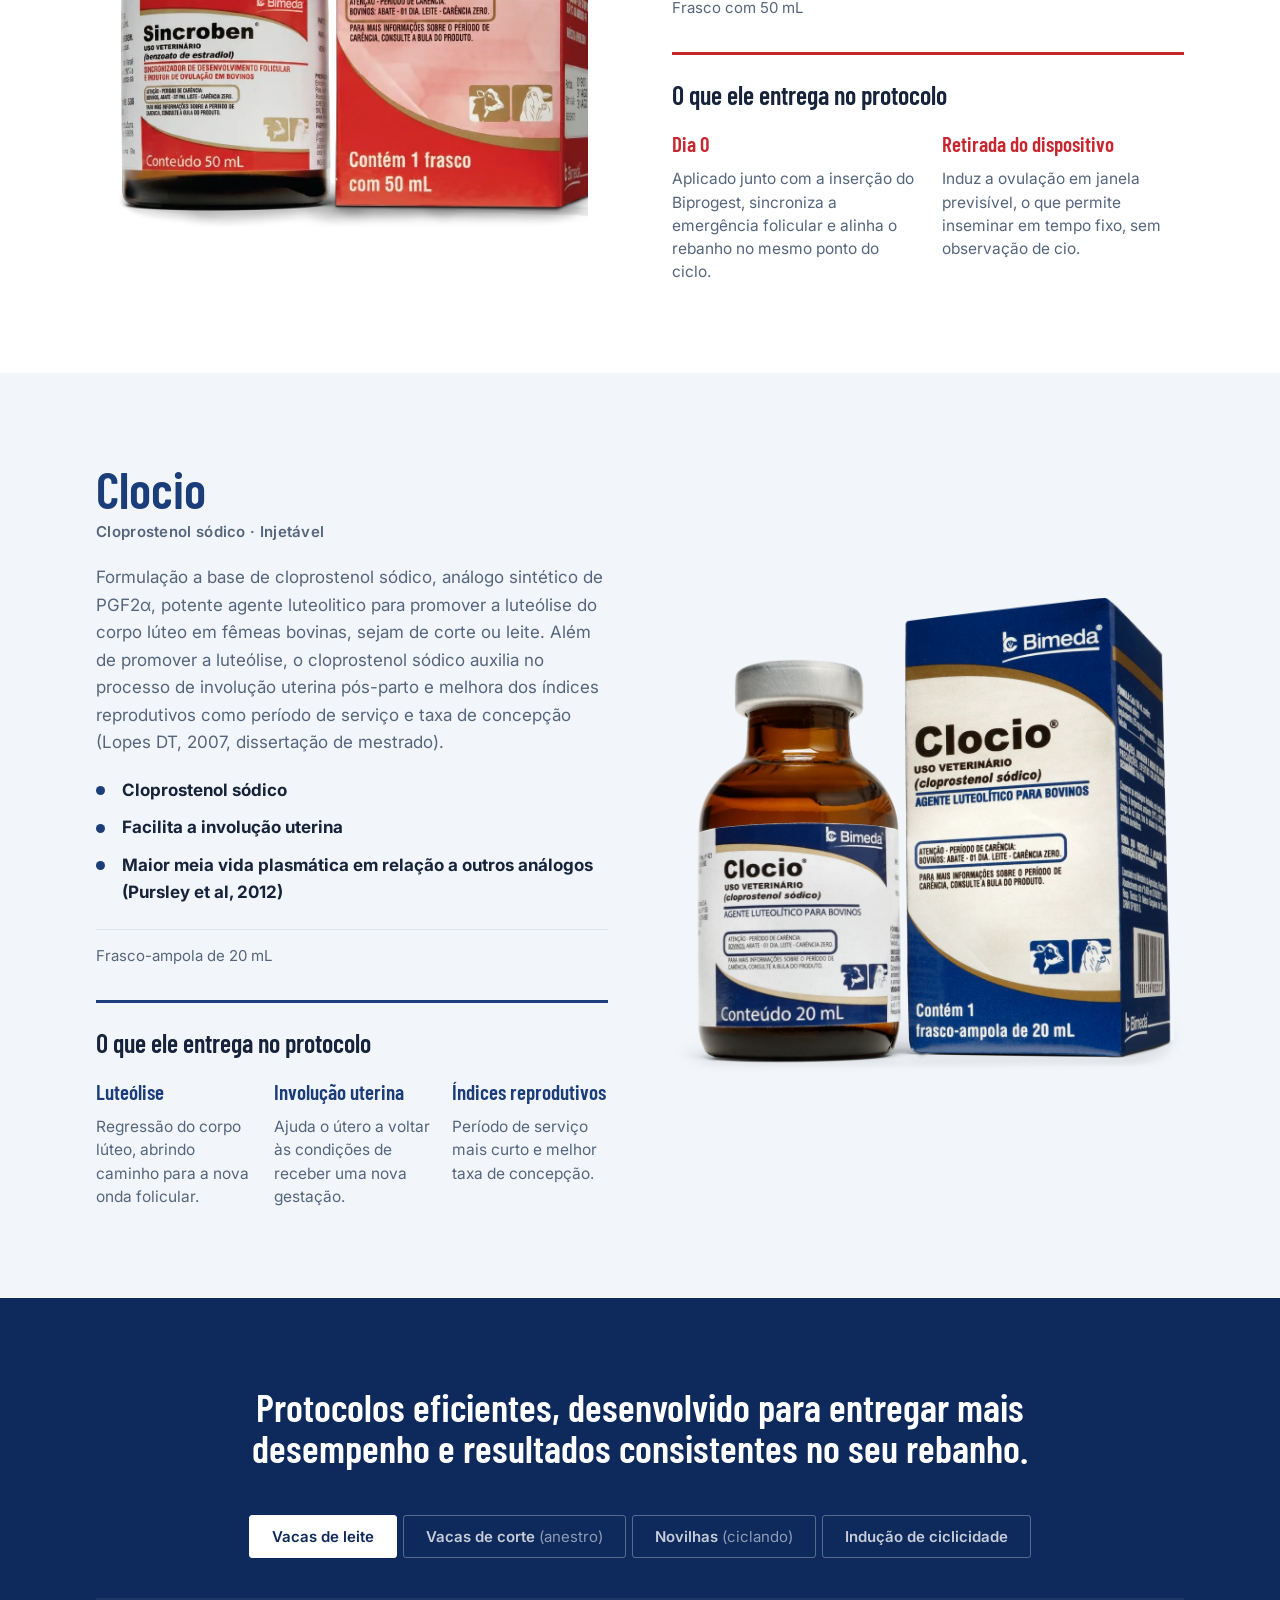
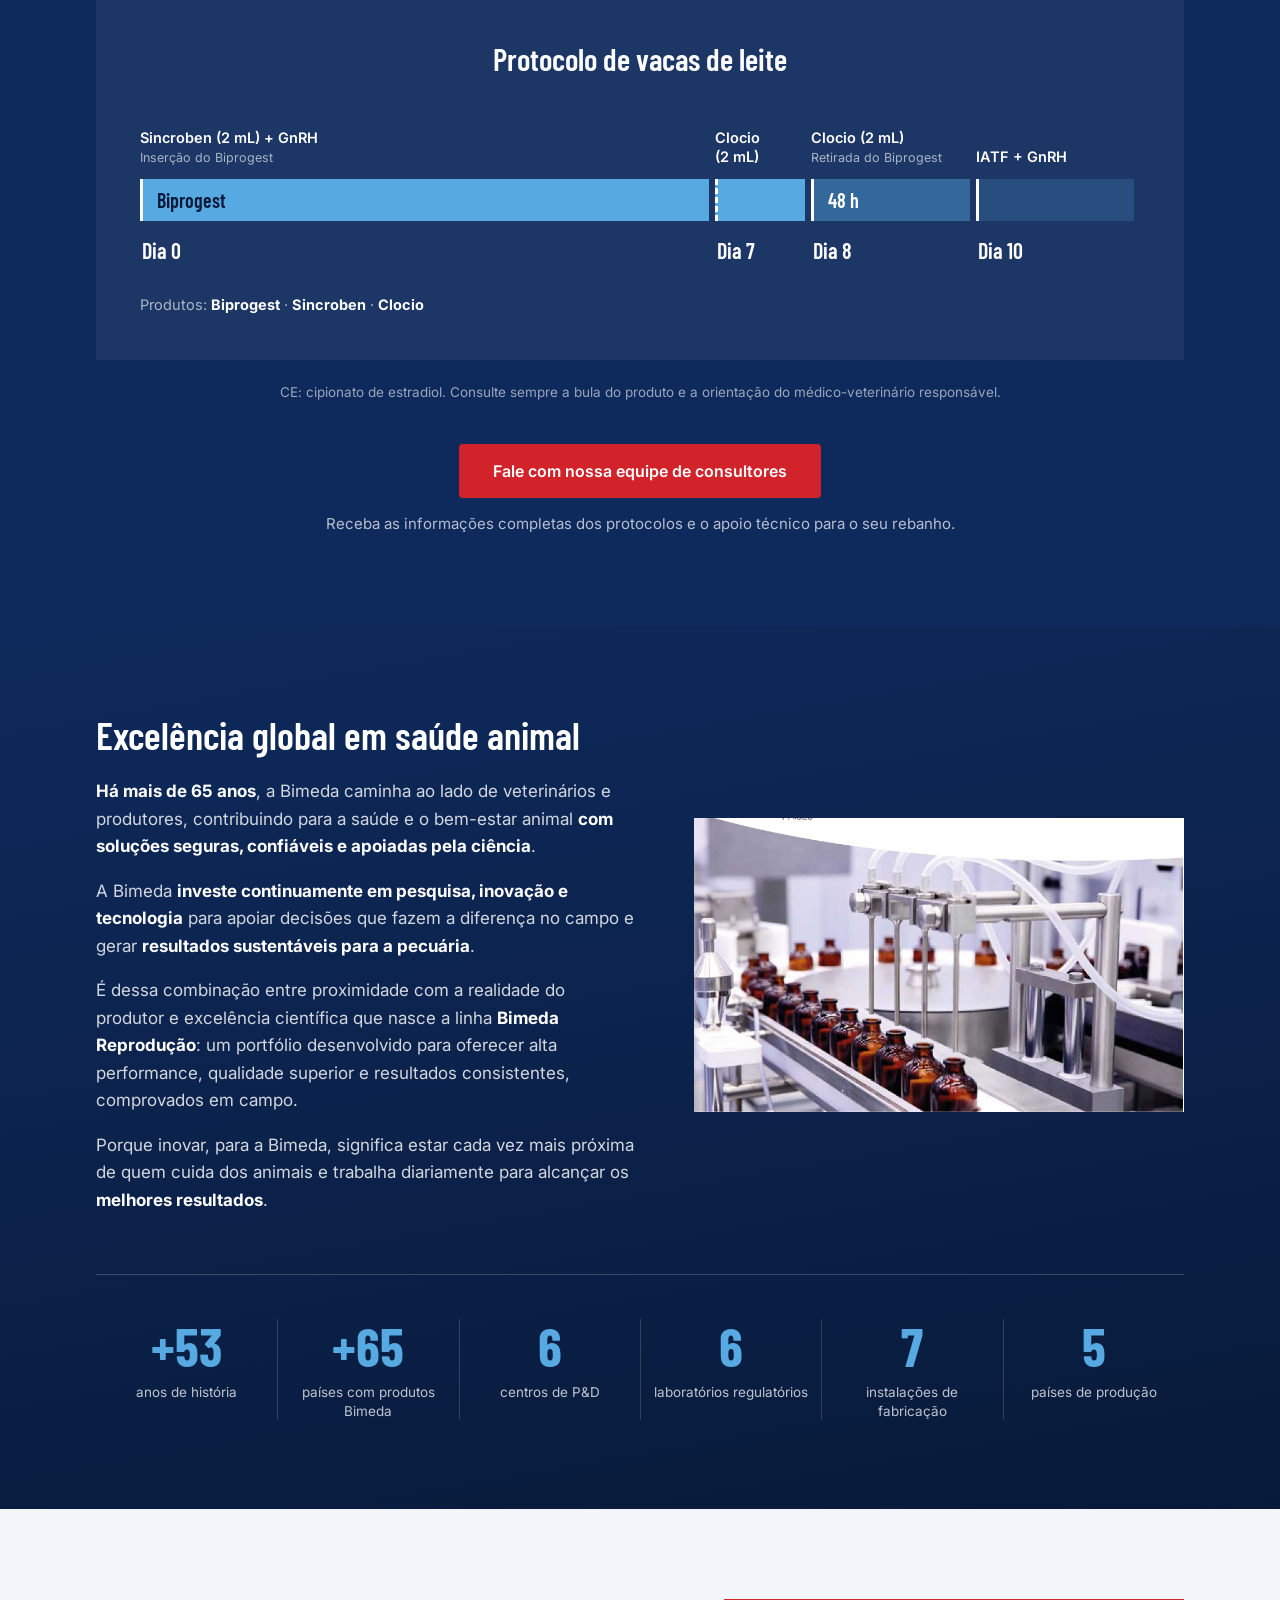
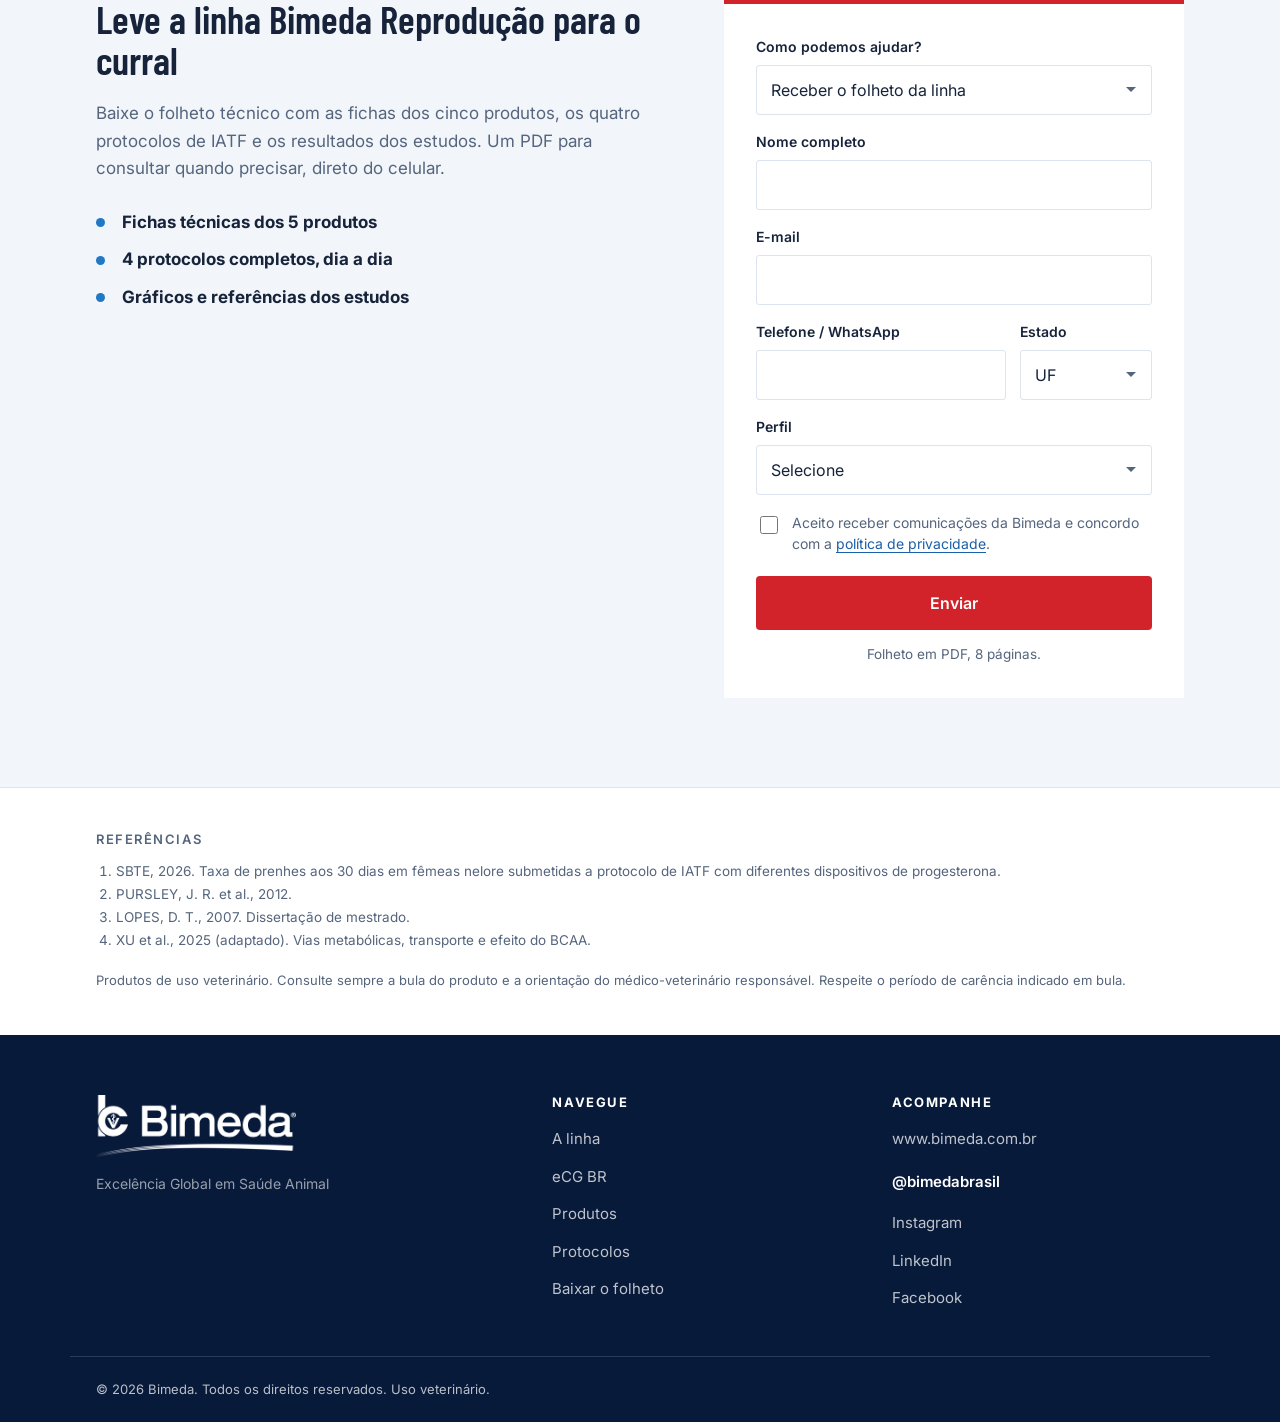
==== commit 69bc20f6: "Adota montagem manual no Photoshop pra foto de familia Quatro rodadas tentando acertar espacamento e" ====
--- a/index.html
+++ b/index.html
@@ -193,7 +193,7 @@
         <source srcset="assets/img/produtos-familia.webp" type="image/webp">
         <img src="assets/img/produtos-familia.png"
              alt="eCG BR, Biprogest, Energect FC, Sincroben e Clocio, linha Bimeda Reprodução"
-             width="3008" height="1050" loading="lazy">
+             width="3171" height="1120" loading="lazy">
       </picture>
     </div>
 
